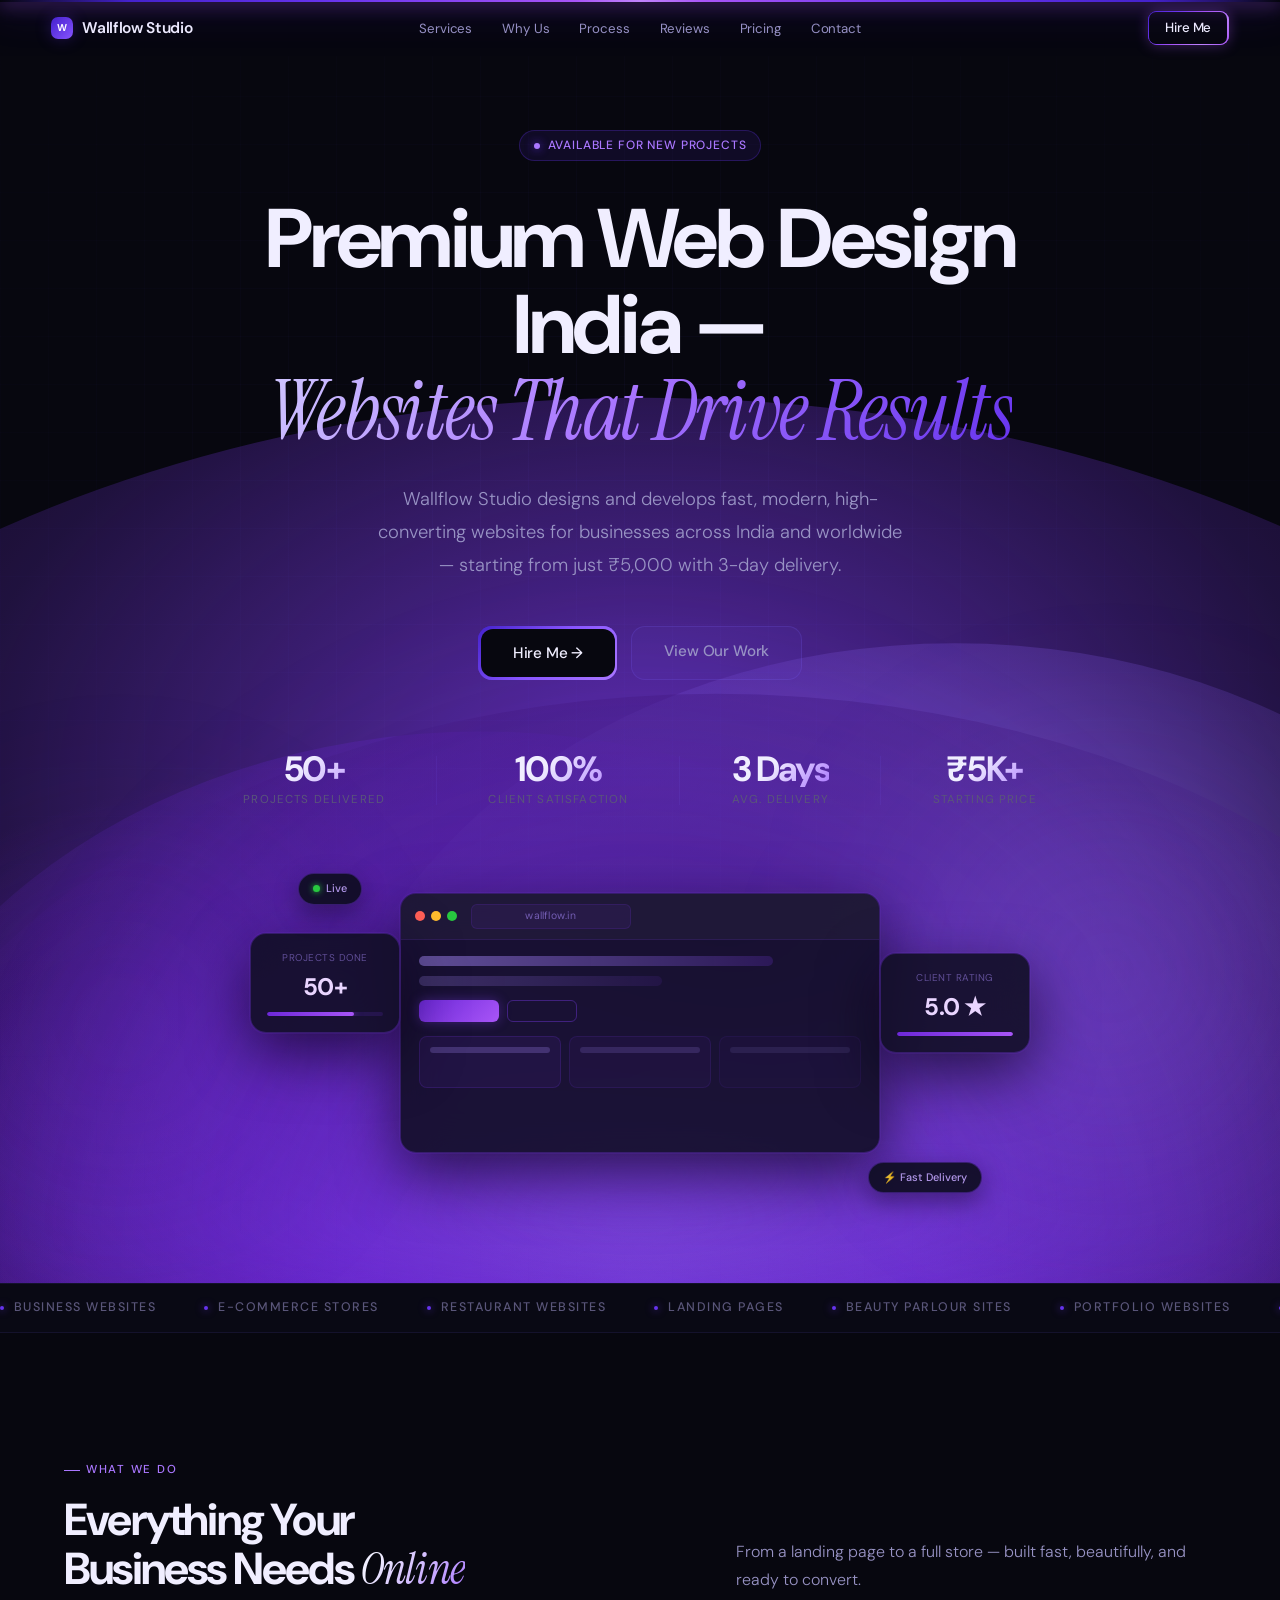
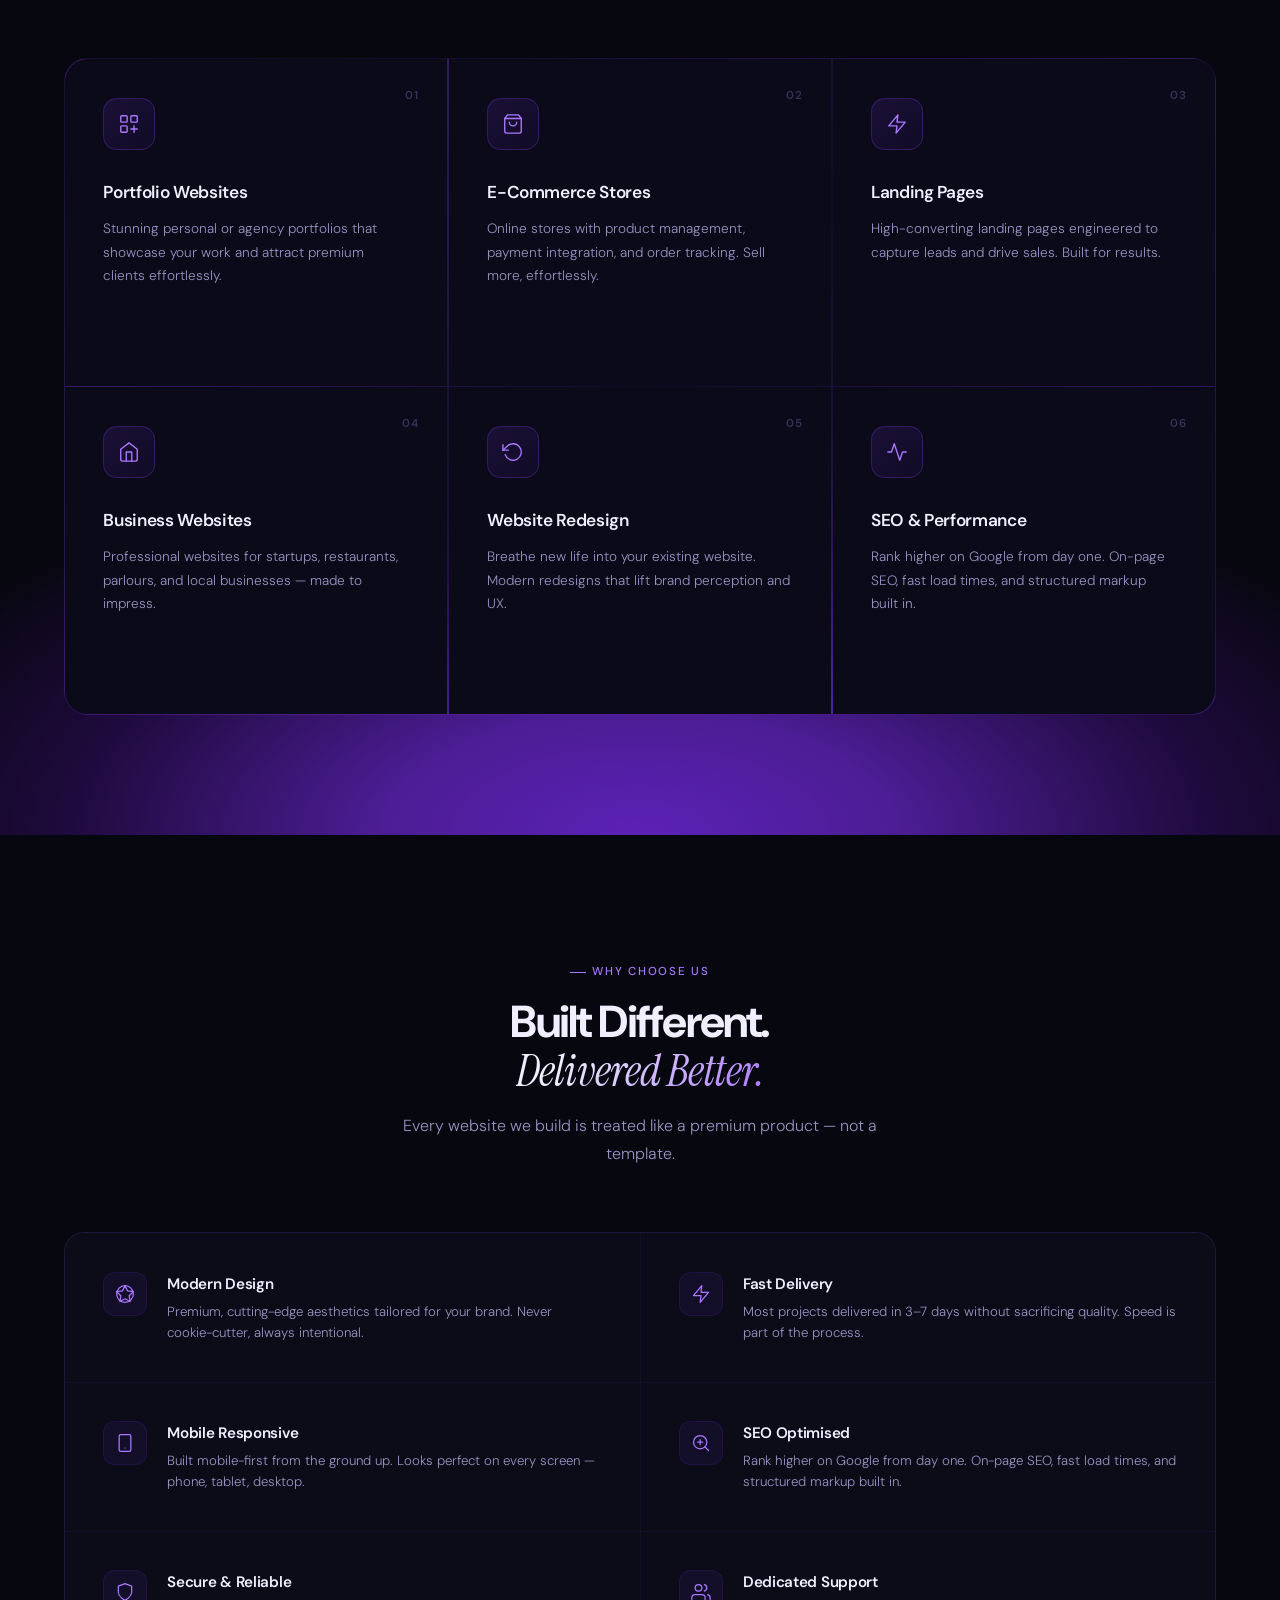
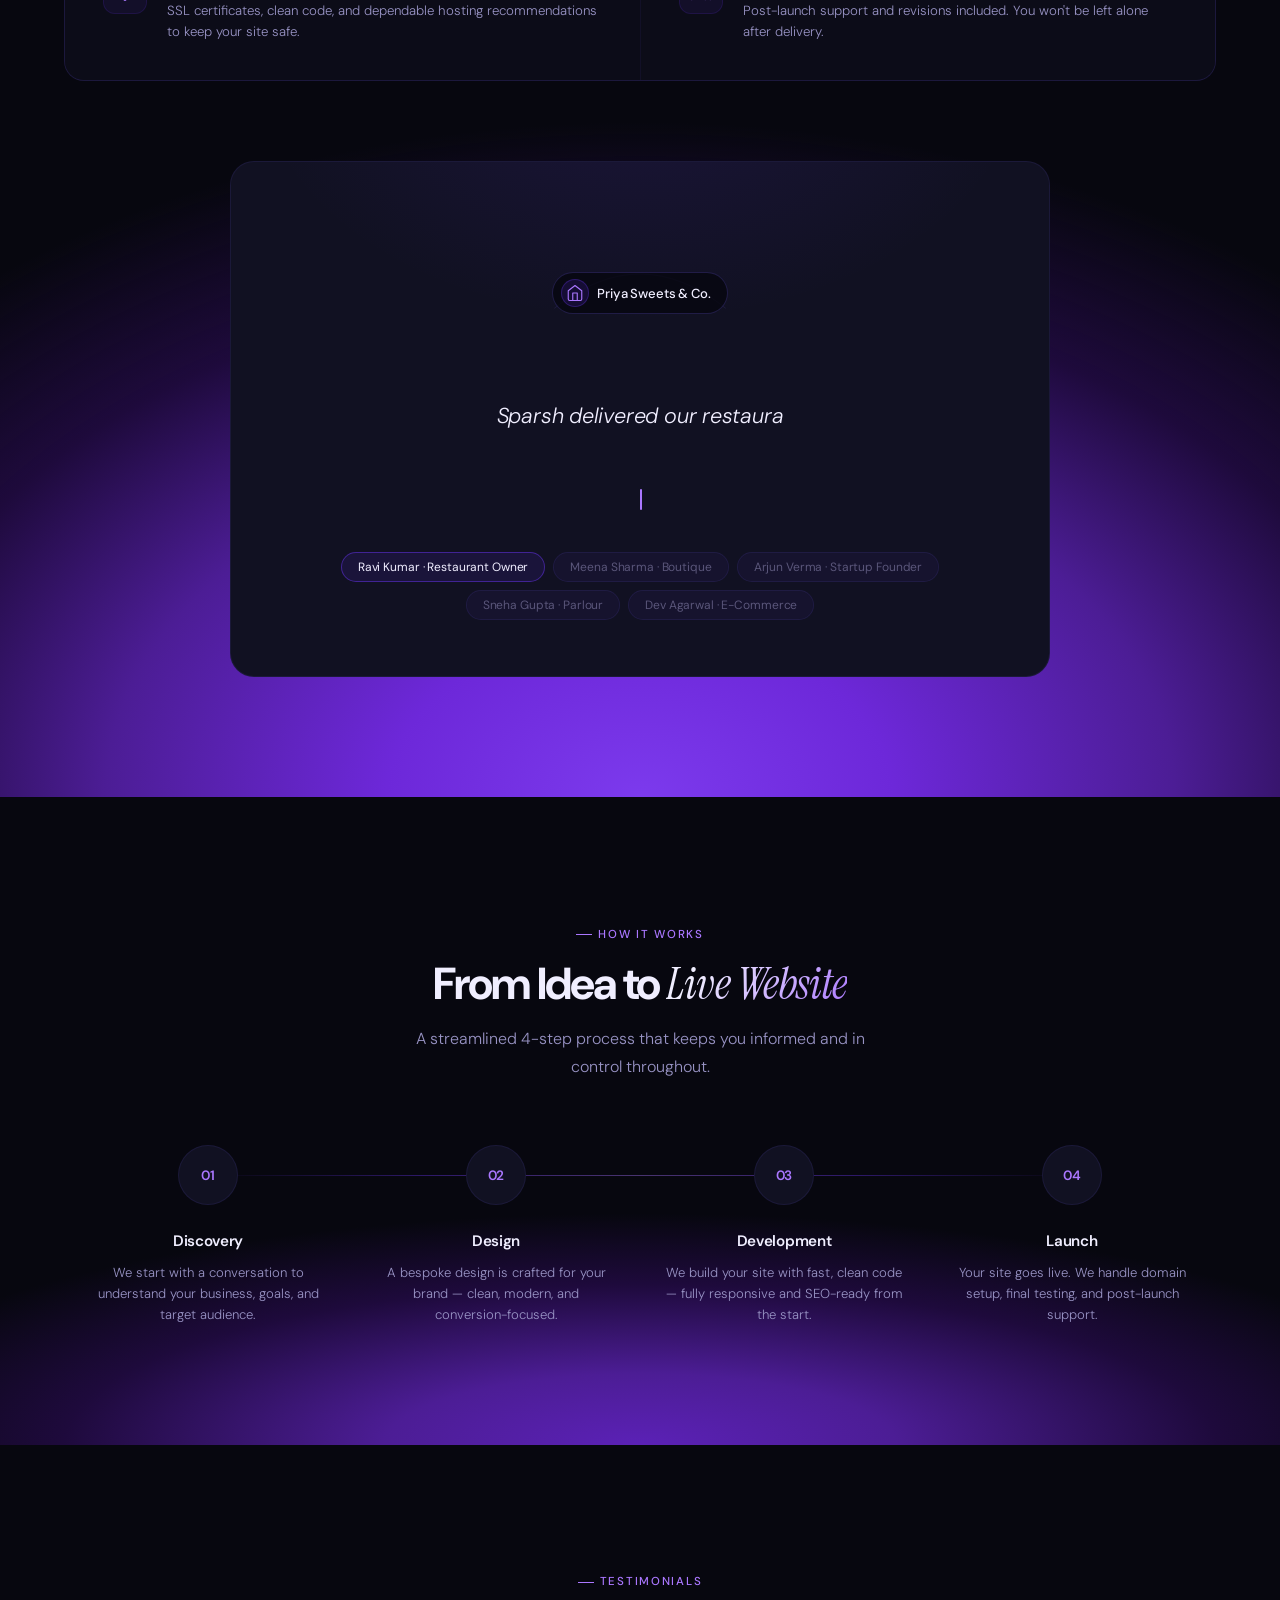
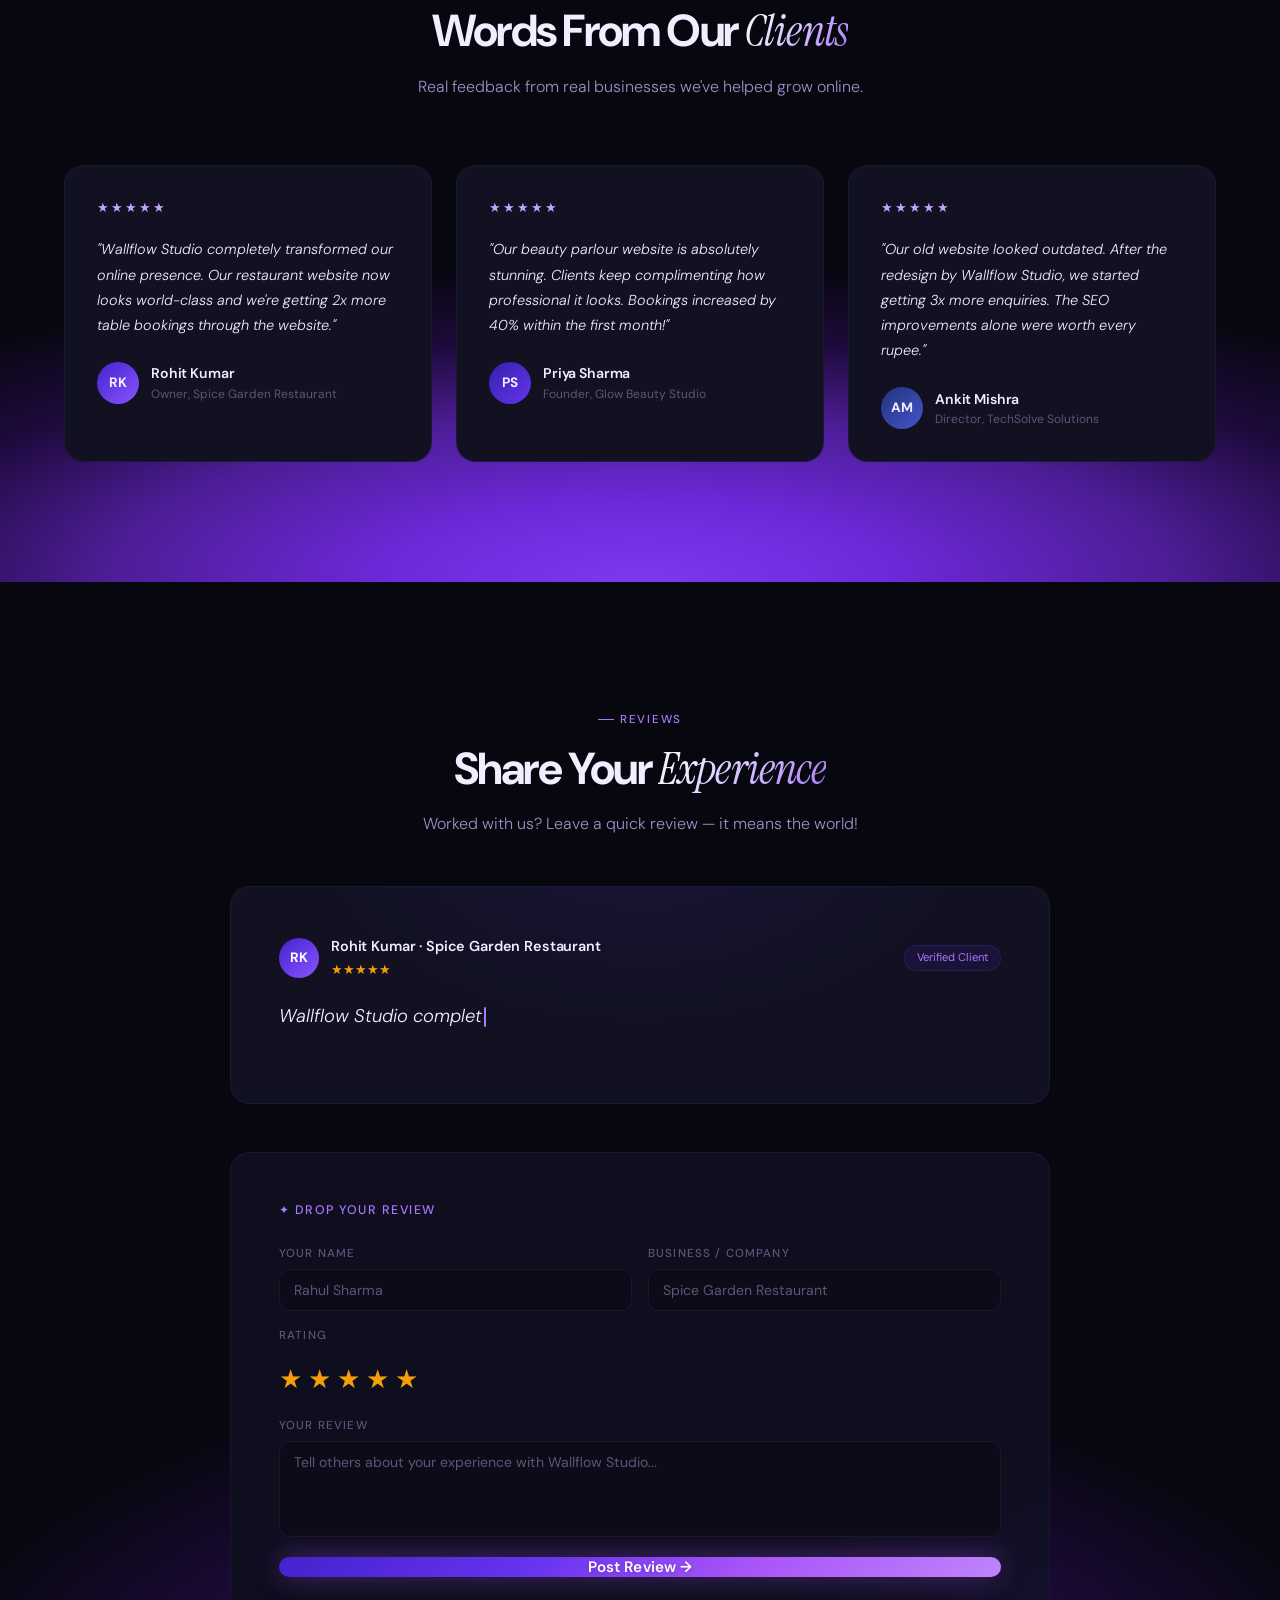
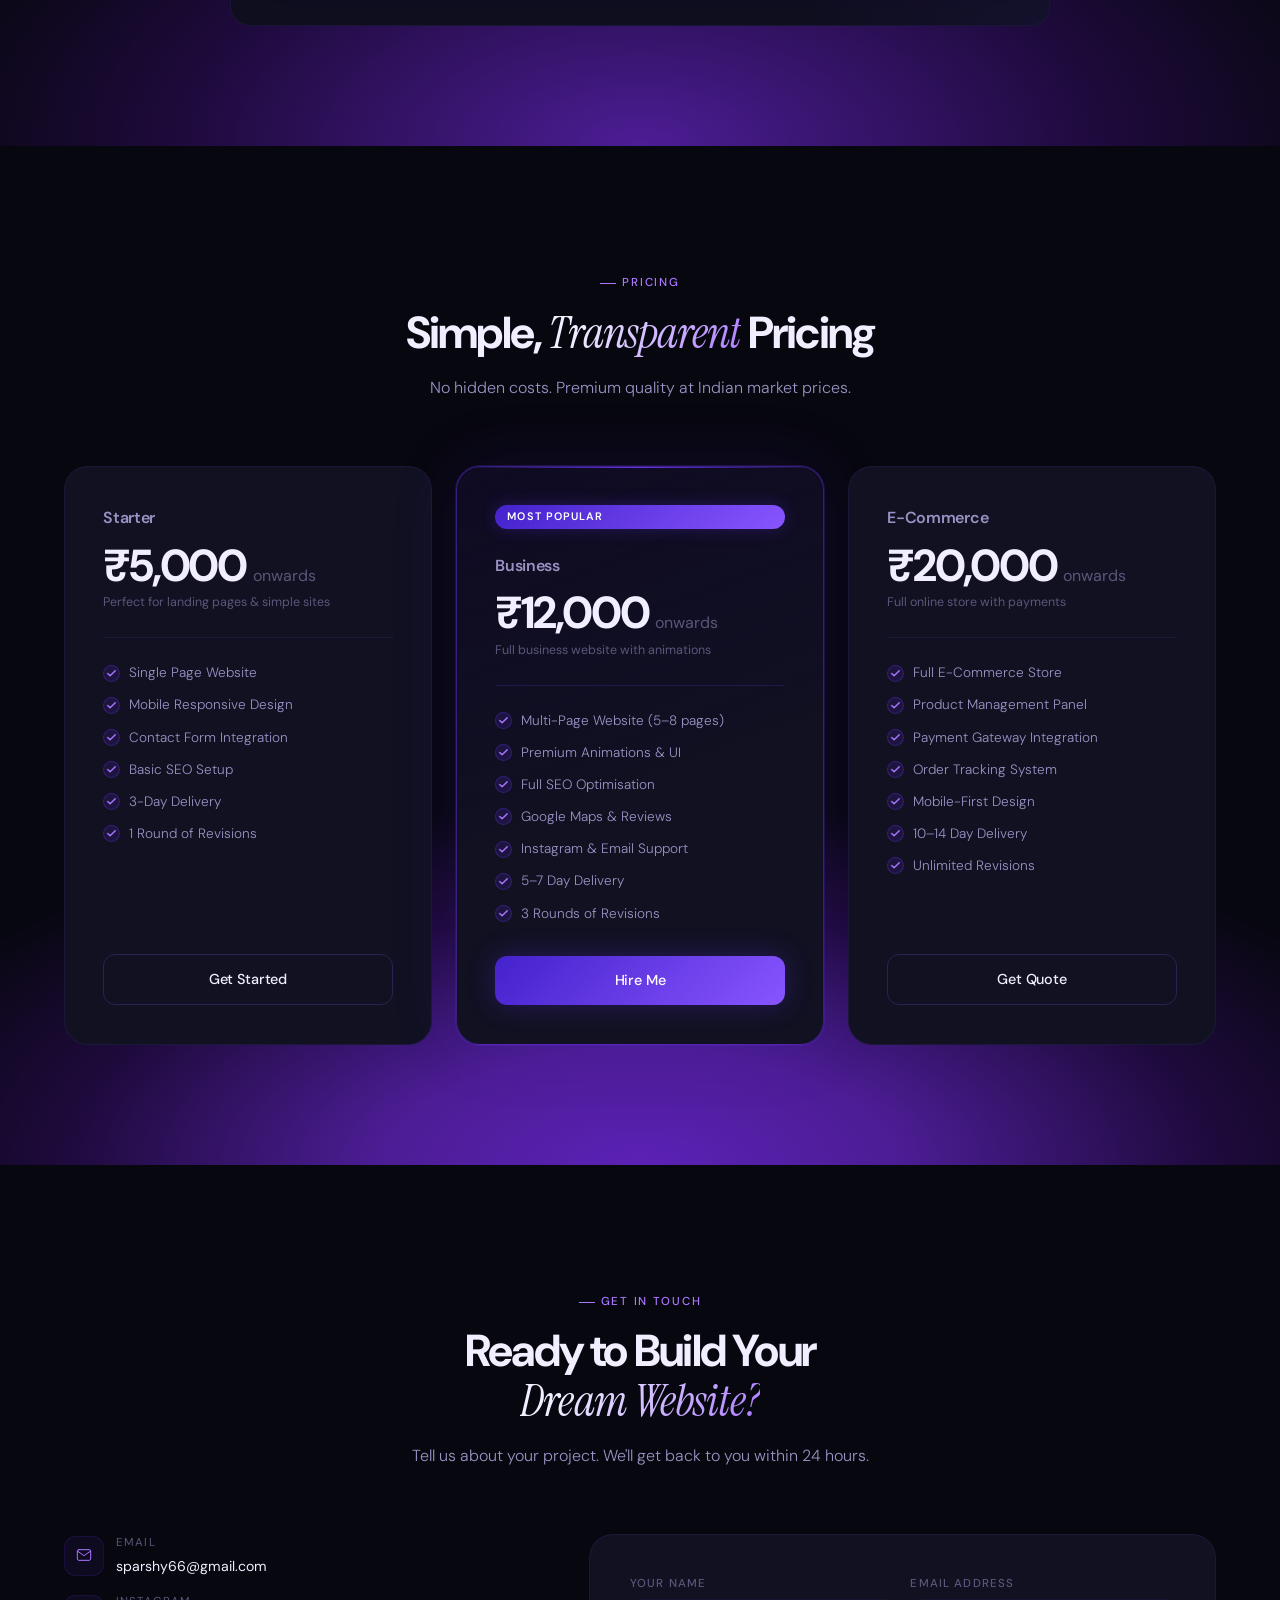
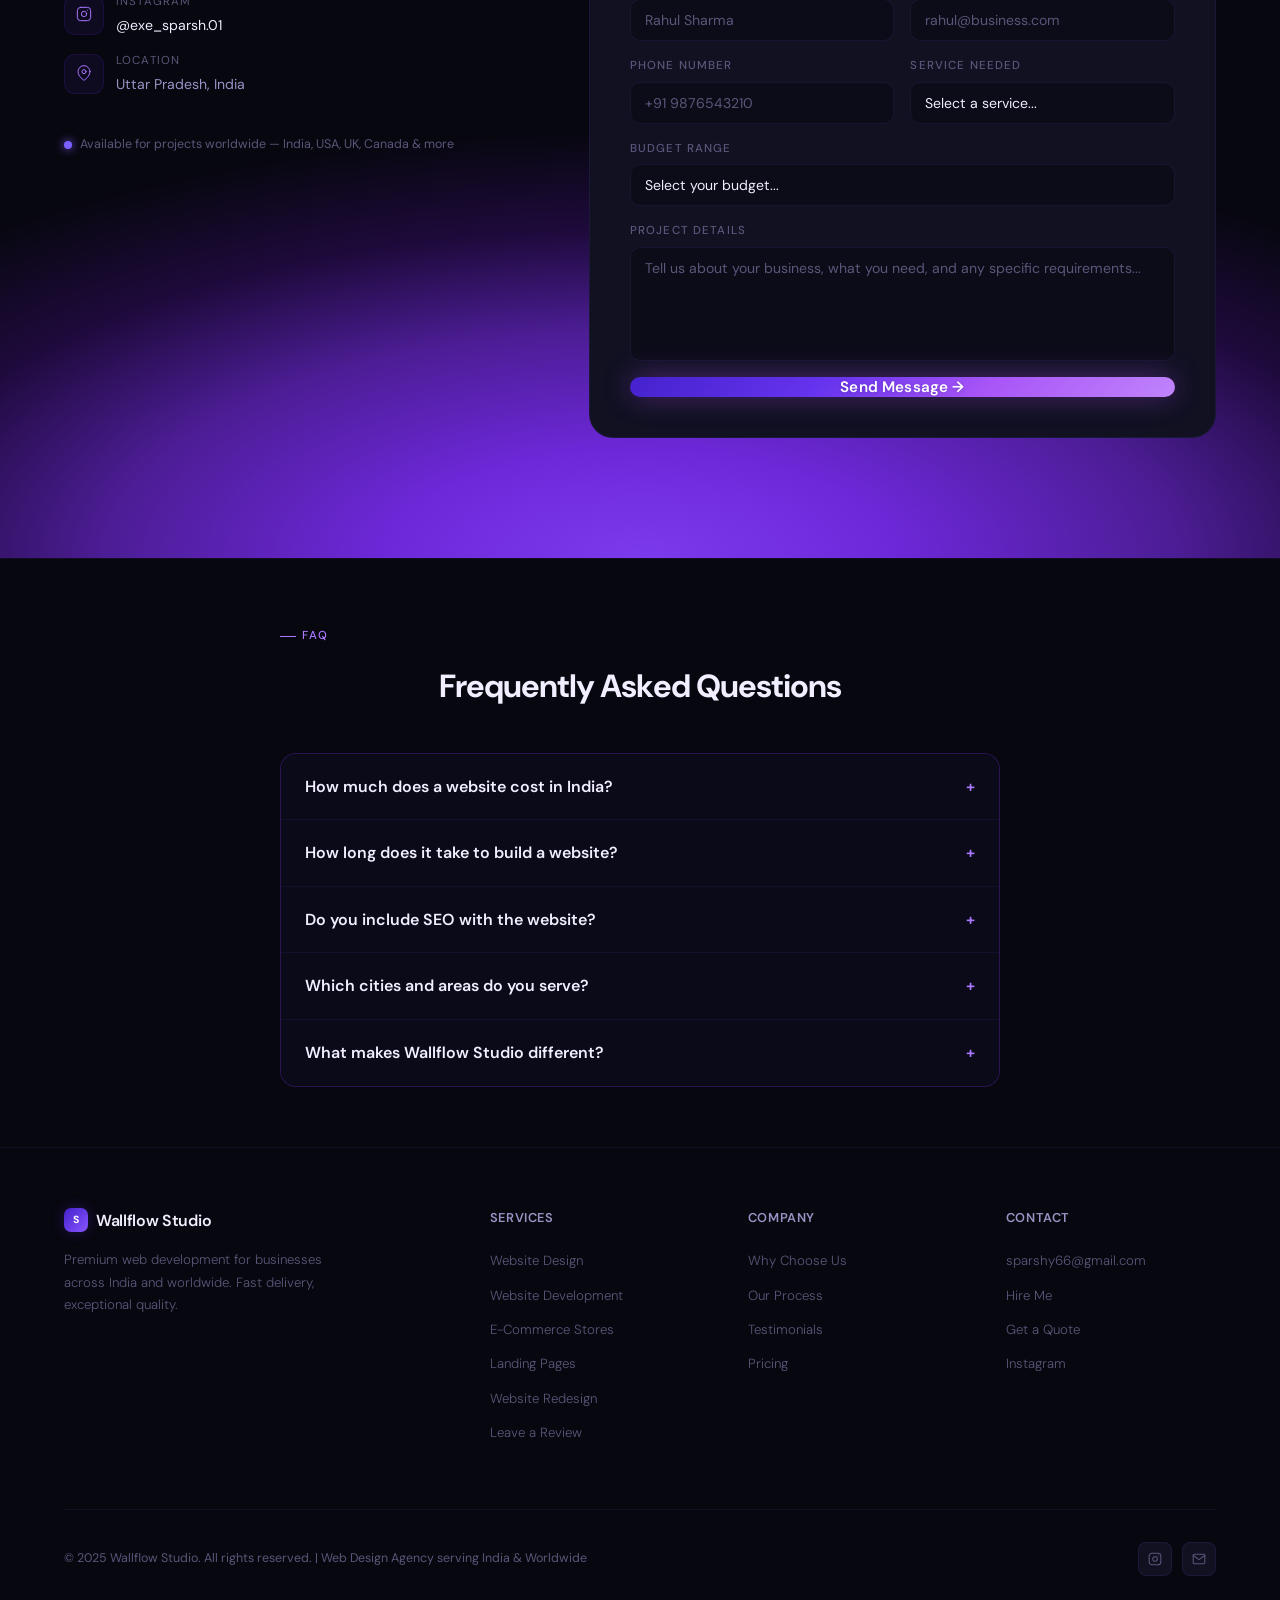
==== index.html @ c85ccf2f "Rename wallflow-seo-optimized.html to index.html" ====
<!DOCTYPE html>
<html lang="en" itemscope itemtype="https://schema.org/ProfessionalService">
<head>
<meta charset="UTF-8">
<meta name="viewport" content="width=device-width, initial-scale=1.0">

<!-- robots.txt reminder: ensure /robots.txt exists on server allowing all crawlers -->
<!-- sitemap.xml reminder: ensure /sitemap.xml exists on server -->

<!-- SVG favicon — shown in modern browsers (Chrome, Firefox, Edge) -->
<link rel="icon" type="image/svg+xml" href="data:image/svg+xml,%3Csvg xmlns='http://www.w3.org/2000/svg' viewBox='0 0 64 64'%3E%3Cdefs%3E%3ClinearGradient id='g' x1='0%25' y1='0%25' x2='100%25' y2='100%25'%3E%3Cstop offset='0%25' stop-color='%234422cc'/%3E%3Cstop offset='50%25' stop-color='%236633ee'/%3E%3Cstop offset='100%25' stop-color='%23a855f7'/%3E%3C/linearGradient%3E%3C/defs%3E%3Crect width='64' height='64' rx='14' fill='url(%23g)'/%3E%3Ctext x='32' y='46' font-family='Arial Black,Arial,sans-serif' font-size='36' font-weight='900' fill='white' text-anchor='middle' letter-spacing='-2'%3EW%3C/text%3E%3C/svg%3E">
<!-- PNG fallback favicon for older browsers -->
<link rel="icon" type="image/png" sizes="32x32" href="data:image/svg+xml,%3Csvg xmlns='http://www.w3.org/2000/svg' viewBox='0 0 64 64'%3E%3Cdefs%3E%3ClinearGradient id='g' x1='0%25' y1='0%25' x2='100%25' y2='100%25'%3E%3Cstop offset='0%25' stop-color='%234422cc'/%3E%3Cstop offset='100%25' stop-color='%23a855f7'/%3E%3C/linearGradient%3E%3C/defs%3E%3Crect width='64' height='64' rx='14' fill='url(%23g)'/%3E%3Ctext x='32' y='46' font-family='Arial Black,Arial,sans-serif' font-size='36' font-weight='900' fill='white' text-anchor='middle'%3EW%3C/text%3E%3C/svg%3E">
<!-- Apple Touch Icon (iPhone/iPad home screen) -->
<link rel="apple-touch-icon" sizes="180x180" href="data:image/svg+xml,%3Csvg xmlns='http://www.w3.org/2000/svg' viewBox='0 0 180 180'%3E%3Cdefs%3E%3ClinearGradient id='g' x1='0%25' y1='0%25' x2='100%25' y2='100%25'%3E%3Cstop offset='0%25' stop-color='%234422cc'/%3E%3Cstop offset='50%25' stop-color='%236633ee'/%3E%3Cstop offset='100%25' stop-color='%23a855f7'/%3E%3C/linearGradient%3E%3C/defs%3E%3Crect width='180' height='180' rx='38' fill='url(%23g)'/%3E%3Ctext x='90' y='128' font-family='Arial Black,Arial,sans-serif' font-size='100' font-weight='900' fill='white' text-anchor='middle' letter-spacing='-4'%3EW%3C/text%3E%3C/svg%3E">
<!-- Microsoft Tiles -->
<meta name="msapplication-TileColor" content="#6633ee">
<meta name="msapplication-TileImage" content="data:image/svg+xml,%3Csvg xmlns='http://www.w3.org/2000/svg' viewBox='0 0 144 144'%3E%3Crect width='144' height='144' fill='%236633ee'/%3E%3Ctext x='72' y='104' font-family='Arial Black,Arial,sans-serif' font-size='80' font-weight='900' fill='white' text-anchor='middle'%3EW%3C/text%3E%3C/svg%3E">

<!-- ═══ PRIMARY SEO ═══ -->
<title>Wallflow Studio | Web Design & Development India — From ₹5,000</title>
<meta name="description" content="Wallflow Studio builds premium, high-converting websites for businesses across India and worldwide. Web design, e-commerce, landing pages & SEO from ₹5,000. Fast 3-day delivery. Serving Delhi, Mumbai, Bangalore, Lucknow, and clients in USA, UK, Canada, Australia.">

<meta name="author" content="Sparsh — Wallflow Studio">
<meta name="robots" content="index, follow, max-snippet:-1, max-image-preview:large, max-video-preview:-1">
<meta name="googlebot" content="index, follow">
<meta name="theme-color" content="#6633ee">
<meta name="mobile-web-app-capable" content="yes">
<meta name="apple-mobile-web-app-capable" content="yes">
<meta name="apple-mobile-web-app-status-bar-style" content="black-translucent">
<meta name="apple-mobile-web-app-title" content="Wallflow Studio">
<meta name="application-name" content="Wallflow Studio">
<link rel="canonical" href="https://wallflow.in/">
<link rel="sitemap" type="application/xml" title="Sitemap" href="https://wallflow.in/sitemap.xml">

<!-- ═══ OPEN GRAPH (Facebook, WhatsApp, LinkedIn) ═══ -->
<meta property="og:type" content="website">
<meta property="og:url" content="https://wallflow.in/">
<meta property="og:site_name" content="Wallflow Studio">
<meta property="og:title" content="Wallflow Studio | Affordable Premium Web Design for Businesses Worldwide — From ₹5,000">
<meta property="og:description" content="We build fast, modern, high-converting websites for businesses across India and worldwide. E-commerce stores, landing pages, portfolios & SEO from ₹5,000. 3-day delivery. Serving all of India + USA, UK, Canada, Australia.">
<meta property="og:image" content="https://wallflow.in/og-image.jpg">
<meta property="og:image:width" content="1200">
<meta property="og:image:height" content="630">
<meta property="og:image:alt" content="Wallflow Studio — Premium Web Design Agency India & Worldwide">
<meta property="og:locale" content="en_IN">
<meta property="og:locale:alternate" content="en_US">
<meta property="og:locale:alternate" content="en_GB">
<meta property="og:locale:alternate" content="hi_IN">

<!-- ═══ TWITTER / X CARD ═══ -->
<meta name="twitter:card" content="summary_large_image">
<meta name="twitter:site" content="@wallflowstudio">
<meta name="twitter:creator" content="@wallflowstudio">
<meta name="twitter:title" content="Wallflow Studio | Affordable Web Design Worldwide — From ₹5,000">
<meta name="twitter:description" content="Premium websites for businesses in India, USA, UK, Canada & Australia. E-commerce, landing pages & SEO from ₹5,000. 3-day delivery. 100% client satisfaction.">
<meta name="twitter:image" content="https://wallflow.in/og-image.jpg">

<!-- ═══ GEO / LOCAL + GLOBAL SEO ═══ -->
<meta name="geo.region" content="IN-UP">
<meta name="geo.placename" content="Lucknow, Uttar Pradesh, India">
<meta name="geo.position" content="26.8467;80.9462">
<meta name="ICBM" content="26.8467, 80.9462">

<!-- ═══ STRUCTURED DATA — LocalBusiness (enhanced) ═══ -->
<script type="application/ld+json">
{
  "@context": "https://schema.org",
  "@type": ["ProfessionalService", "LocalBusiness"],
  "@id": "https://wallflow.in/#business",
  "name": "Wallflow Studio",
  "alternateName": ["Wallflow Web Studio", "Wallflow", "Sparsh Web Studio"],
  "description": "Wallflow Studio is a premium web design and development agency serving businesses across India and worldwide. We build high-converting websites, e-commerce stores, landing pages and provide SEO services for businesses in Delhi, Mumbai, Bangalore, Chennai, Hyderabad, Kolkata, Pune, Ahmedabad, Lucknow, Gorakhpur and clients in USA, UK, Canada & Australia. Starting from ₹5,000 with 3-day delivery.",
  "url": "https://wallflow.in",
  "telephone": "+91-7985XXXXXX",
  "email": "sparshy66@gmail.com",
  "priceRange": "₹₹",
  "currenciesAccepted": "INR, USD, GBP, CAD, AUD",
  "paymentAccepted": "Cash, UPI, Bank Transfer, NEFT, PayPal, Wise, Payoneer",
  "foundingDate": "2024",
  "slogan": "Premium Websites That Drive Results — Worldwide",
  "logo": {
    "@type": "ImageObject",
    "url": "https://wallflow.in/logo.png",
    "width": 512,
    "height": 512
  },
  "image": "https://wallflow.in/og-image.jpg",
  "areaServed": [
    {"@type": "Country", "name": "India"},
    {"@type": "Country", "name": "United States"},
    {"@type": "Country", "name": "United Kingdom"},
    {"@type": "Country", "name": "Canada"},
    {"@type": "Country", "name": "Australia"},
    {"@type": "Country", "name": "United Arab Emirates"},
    {"@type": "Country", "name": "Singapore"},
    {"@type": "State",   "name": "Uttar Pradesh"},
    {"@type": "State",   "name": "Maharashtra"},
    {"@type": "State",   "name": "Karnataka"},
    {"@type": "State",   "name": "Tamil Nadu"},
    {"@type": "State",   "name": "Telangana"},
    {"@type": "State",   "name": "West Bengal"},
    {"@type": "State",   "name": "Gujarat"},
    {"@type": "State",   "name": "Rajasthan"},
    {"@type": "State",   "name": "Punjab"},
    {"@type": "State",   "name": "Delhi"},
    {"@type": "City",    "name": "New Delhi"},
    {"@type": "City",    "name": "Mumbai"},
    {"@type": "City",    "name": "Bangalore"},
    {"@type": "City",    "name": "Chennai"},
    {"@type": "City",    "name": "Hyderabad"},
    {"@type": "City",    "name": "Kolkata"},
    {"@type": "City",    "name": "Pune"},
    {"@type": "City",    "name": "Ahmedabad"},
    {"@type": "City",    "name": "Jaipur"},
    {"@type": "City",    "name": "Surat"},
    {"@type": "City",    "name": "Lucknow"},
    {"@type": "City",    "name": "Gorakhpur"},
    {"@type": "City",    "name": "Varanasi"},
    {"@type": "City",    "name": "Kanpur"},
    {"@type": "City",    "name": "Agra"},
    {"@type": "City",    "name": "Noida"},
    {"@type": "City",    "name": "Gurgaon"},
    {"@type": "City",    "name": "Chandigarh"},
    {"@type": "City",    "name": "Indore"},
    {"@type": "City",    "name": "Bhopal"},
    {"@type": "City",    "name": "Nagpur"},
    {"@type": "City",    "name": "Patna"},
    {"@type": "City",    "name": "Kochi"},
    {"@type": "City",    "name": "Coimbatore"},
    {"@type": "City",    "name": "Bhubaneswar"},
    {"@type": "City",    "name": "Guwahati"},
    {"@type": "City",    "name": "Dehradun"},
    {"@type": "City",    "name": "Amritsar"},
    {"@type": "City",    "name": "Visakhapatnam"}
  ],
  "address": {
    "@type": "PostalAddress",
    "addressLocality": "Lucknow",
    "addressRegion": "Uttar Pradesh",
    "postalCode": "226001",
    "addressCountry": "IN"
  },
  "openingHoursSpecification": {
    "@type": "OpeningHoursSpecification",
    "dayOfWeek": ["Monday","Tuesday","Wednesday","Thursday","Friday","Saturday","Sunday"],
    "opens": "09:00",
    "closes": "21:00"
  },
  "hasOfferCatalog": {
    "@type": "OfferCatalog",
    "name": "Web Design Services",
    "itemListElement": [
      {"@type":"Offer","itemOffered":{"@type":"Service","name":"Portfolio Websites","description":"Stunning personal or agency portfolios that showcase your work and attract premium clients."},"price":"5000","priceCurrency":"INR"},
      {"@type":"Offer","itemOffered":{"@type":"Service","name":"E-Commerce Stores","description":"Online stores with product management, payment integration and order tracking."},"price":"20000","priceCurrency":"INR"},
      {"@type":"Offer","itemOffered":{"@type":"Service","name":"Landing Pages","description":"High-converting landing pages engineered to capture leads and drive sales."},"price":"5000","priceCurrency":"INR"},
      {"@type":"Offer","itemOffered":{"@type":"Service","name":"Business Websites","description":"Professional websites for startups, restaurants, parlours and local businesses."},"price":"12000","priceCurrency":"INR"},
      {"@type":"Offer","itemOffered":{"@type":"Service","name":"Website Redesign","description":"Modern redesigns that lift brand perception and UX."},"price":"8000","priceCurrency":"INR"},
      {"@type":"Offer","itemOffered":{"@type":"Service","name":"SEO & Performance Optimization","description":"On-page SEO, fast load times and structured markup built in."},"price":"5000","priceCurrency":"INR"}
    ]
  },
  "aggregateRating": {
    "@type": "AggregateRating",
    "ratingValue": "5.0",
    "reviewCount": "50",
    "bestRating": "5",
    "worstRating": "1"
  },
  "review": [
    {
      "@type": "Review",
      "author": {"@type": "Person", "name": "Rohit Kumar"},
      "reviewRating": {"@type": "Rating", "ratingValue": "5", "bestRating": "5"},
      "reviewBody": "Wallflow Studio completely transformed our online presence. Our restaurant website now looks world-class and we're getting 2x more table bookings.",
      "datePublished": "2025-03-15"
    },
    {
      "@type": "Review",
      "author": {"@type": "Person", "name": "Priya Sharma"},
      "reviewRating": {"@type": "Rating", "ratingValue": "5", "bestRating": "5"},
      "reviewBody": "Our beauty parlour website is absolutely stunning. Bookings increased by 40% within the first month!",
      "datePublished": "2025-04-02"
    }
  ],
  "sameAs": [
    "https://www.instagram.com/exe_sparsh.01",
    "https://wallflow.in"
  ]
}
</script>

<!-- ═══ STRUCTURED DATA — WebSite + Sitelinks Searchbox ═══ -->
<script type="application/ld+json">
{
  "@context": "https://schema.org",
  "@type": "WebSite",
  "@id": "https://wallflow.in/#website",
  "url": "https://wallflow.in",
  "name": "Wallflow Studio",
  "description": "Premium Web Design & Development Agency serving all of India and worldwide. Websites from ₹5,000. Delhi, Mumbai, Bangalore, Chennai, Hyderabad, Kolkata + USA, UK, Canada, Australia.",
  "inLanguage": "en-IN",
  "publisher": {
    "@type": "Organization",
    "name": "Wallflow Studio",
    "logo": {"@type": "ImageObject", "url": "https://wallflow.in/og-image.jpg"}
  },
  "potentialAction": {
    "@type": "SearchAction",
    "target": "https://wallflow.in/?s={search_term_string}",
    "query-input": "required name=search_term_string"
  }
}
</script>

<!-- ═══ STRUCTURED DATA — FAQPage ═══ -->
<script type="application/ld+json">
{
  "@context": "https://schema.org",
  "@type": "FAQPage",
  "mainEntity": [
    {
      "@type": "Question",
      "name": "How much does a website cost in India?",
      "acceptedAnswer": {"@type": "Answer", "text": "Wallflow Studio builds websites starting at ₹5,000. Pricing depends on the type of website — landing pages, business sites, portfolios, or full e-commerce stores. Contact us for a free custom quote tailored to your business."}
    },
    {
      "@type": "Question",
      "name": "How long does it take to build a website?",
      "acceptedAnswer": {"@type": "Answer", "text": "Our average delivery time is 3 days for standard websites. Complex e-commerce or custom projects may take 5–10 days depending on requirements. We always deliver on time."}
    },
    {
      "@type": "Question",
      "name": "Do you provide SEO with the website?",
      "acceptedAnswer": {"@type": "Answer", "text": "Yes, all websites built by Wallflow Studio include on-page SEO, fast load times, structured markup, and mobile optimization built in from day one — at no extra charge."}
    },
    {
      "@type": "Question",
      "name": "Which areas do you serve?",
      "acceptedAnswer": {"@type": "Answer", "text": "Wallflow Studio serves clients across all of India — Delhi, Mumbai, Bangalore, Chennai, Hyderabad, Kolkata, Pune, Ahmedabad, Jaipur, Lucknow, Gorakhpur, Noida, Gurgaon, Chandigarh, and every other city. We also work with clients internationally in USA, UK, Canada, Australia, UAE, and Singapore. All work is done 100% remotely with seamless communication via Instagram and email."}
    },
    {
      "@type": "Question",
      "name": "What makes Wallflow Studio different from other web designers?",
      "acceptedAnswer": {"@type": "Answer", "text": "We treat every website like a premium product — not a template. You get fast 3-day delivery, 100% custom design, on-page SEO built in, Instagram & email support, and a website built to convert visitors into customers. No hidden charges, no compromises."}
    },
    {
      "@type": "Question",
      "name": "Do you build e-commerce websites in India?",
      "acceptedAnswer": {"@type": "Answer", "text": "Yes! We build complete e-commerce stores with product management, UPI and card payment gateway integration, order tracking, and mobile-first design. Starting at ₹20,000."}
    }
  ]
}
</script>

<!-- ═══ STRUCTURED DATA — WebPage ═══ -->
<script type="application/ld+json">
{
  "@context": "https://schema.org",
  "@type": "WebPage",
  "@id": "https://wallflow.in/#webpage",
  "url": "https://wallflow.in/",
  "name": "Wallflow Studio | Web Design & Development India — From ₹5,000",
  "description": "Premium web design and development agency in India. Affordable websites starting at ₹5,000 with 3-day delivery. Serving all of India + USA, UK, Canada, Australia.",
  "isPartOf": {"@id": "https://wallflow.in/#website"},
  "about": {"@id": "https://wallflow.in/#business"},
  "inLanguage": "en-IN",
  "breadcrumb": {"@id": "https://wallflow.in/#breadcrumb"}
}
</script>

<!-- ═══ STRUCTURED DATA — BreadcrumbList ═══ -->
<script type="application/ld+json">
{
  "@context": "https://schema.org",
  "@type": "BreadcrumbList",
  "@id": "https://wallflow.in/#breadcrumb",
  "itemListElement": [
    {"@type":"ListItem","position":1,"name":"Home","item":"https://wallflow.in/"},
    {"@type":"ListItem","position":2,"name":"Services","item":"https://wallflow.in/#services"},
    {"@type":"ListItem","position":3,"name":"Why Us","item":"https://wallflow.in/#why"},
    {"@type":"ListItem","position":4,"name":"Process","item":"https://wallflow.in/#process"},
    {"@type":"ListItem","position":5,"name":"Testimonials","item":"https://wallflow.in/#testimonials"},
    {"@type":"ListItem","position":6,"name":"Reviews","item":"https://wallflow.in/#reviews"},
    {"@type":"ListItem","position":7,"name":"Pricing","item":"https://wallflow.in/#pricing"},
    {"@type":"ListItem","position":8,"name":"FAQ","item":"https://wallflow.in/#faq"},
    {"@type":"ListItem","position":9,"name":"Contact","item":"https://wallflow.in/#contact"}
  ]
}
</script>

<!-- ═══ STRUCTURED DATA — Person (founder) ═══ -->
<script type="application/ld+json">
{
  "@context": "https://schema.org",
  "@type": "Person",
  "name": "Sparsh",
  "jobTitle": "Web Designer & Developer",
  "worksFor": {"@type": "Organization", "name": "Wallflow Studio"},
  "url": "https://wallflow.in",
  "email": "sparshy66@gmail.com",
  "address": {"@type": "PostalAddress", "addressRegion": "Uttar Pradesh", "addressCountry": "IN"},
  "knowsAbout": ["Web Design", "Web Development", "SEO", "E-Commerce", "Landing Pages", "UI/UX Design"]
}
</script>

<!-- ═══ PERFORMANCE ═══ -->
<link rel="preconnect" href="https://fonts.googleapis.com">
<link rel="preconnect" href="https://fonts.gstatic.com" crossorigin>
<link rel="dns-prefetch" href="https://fonts.googleapis.com">
<link rel="preload" as="style" href="https://fonts.googleapis.com/css2?family=Instrument+Serif:ital@0;1&family=DM+Sans:ital,opsz,wght@0,9..40,300;0,9..40,400;0,9..40,500;0,9..40,600;0,9..40,700;1,9..40,300&display=swap">
<link href="https://fonts.googleapis.com/css2?family=Instrument+Serif:ital@0;1&family=DM+Sans:ital,opsz,wght@0,9..40,300;0,9..40,400;0,9..40,500;0,9..40,600;0,9..40,700;1,9..40,300&display=swap" rel="stylesheet">

<style>
:root {
  /* Evervault-exact palette */
  --bg:       #07070f;
  --bg2:      #0c0c18;
  --card:     #111122;
  --card2:    #0e0e1e;
  --border:   rgba(120,100,255,0.1);
  --border2:  rgba(120,100,255,0.22);
  --text:     #f0eeff;
  --text2:    #9893c4;
  --text3:    #5a567a;
  --purple:   #6633ee;
  --purple2:  #8855ff;
  --purple3:  #aa77ff;
  --violet:   #4422cc;
  --p-glow:   rgba(102,51,238,0.28);
  --p-glow2:  rgba(102,51,238,0.12);
  --p-glow3:  rgba(102,51,238,0.06);
}

*,*::before,*::after{box-sizing:border-box;margin:0;padding:0}
html{scroll-behavior:smooth}
body{
  background:var(--bg);
  color:var(--text);
  font-family:'DM Sans',-apple-system,sans-serif;
  font-size:16px;
  line-height:1.6;
  overflow-x:hidden;
  -webkit-font-smoothing:antialiased;
}

/* ══════════════════════════════════════════
   EVERVAULT BACKGROUND SYSTEM
   Deep space: layered mesh gradients + 
   grain noise + subtle grid + glowing orbs
   ══════════════════════════════════════════ */

/* Global grain texture overlay */
body::before {
  content:'';
  position:fixed;inset:0;z-index:0;
  pointer-events:none;
  background-image:url("data:image/svg+xml,%3Csvg viewBox='0 0 512 512' xmlns='http://www.w3.org/2000/svg'%3E%3Cfilter id='noise'%3E%3CfeTurbulence type='fractalNoise' baseFrequency='0.9' numOctaves='4' stitchTiles='stitch'/%3E%3C/filter%3E%3Crect width='100%25' height='100%25' filter='url(%23noise)' opacity='1'/%3E%3C/svg%3E");
  background-size:200px 200px;
  opacity:0.025;
}

/* Plain dark body — each section has its own purple gradient */
body{
  background: #07070f;
}

/* Global mesh gradient overlay */
body::after {
  content:'';
  position:fixed;inset:0;z-index:0;
  pointer-events:none;
  background: radial-gradient(ellipse 60% 25% at 50% 100%, rgba(124,58,237,0.12) 0%, transparent 70%);
}

/* Subtle dot grid */
.global-grid {
  position:fixed;inset:0;z-index:0;pointer-events:none;
  background-image:radial-gradient(circle, rgba(130,100,255,0.18) 1px, transparent 1px);
  background-size:36px 36px;
  mask-image:radial-gradient(ellipse 100% 100% at 50% 0%, black 0%, transparent 80%);
  -webkit-mask-image:radial-gradient(ellipse 100% 100% at 50% 0%, black 0%, transparent 80%);
}

/* All content sits above the bg layers */
nav,section,footer,.marquee-wrap,.mobile-menu,.scroll-bar {
  position:relative;z-index:1;
}

/* SVG FILTERS */
.svg-filters{position:absolute;width:0;height:0;overflow:hidden}

/* Skip link for accessibility/SEO */
.skip-link{
  position:absolute;top:-100px;left:16px;
  background:var(--purple);color:#fff;
  padding:8px 16px;border-radius:8px;
  font-size:0.85rem;font-weight:600;
  z-index:9999;text-decoration:none;
  transition:top 0.2s;
}
.skip-link:focus{top:16px;}

/* ── SCROLL PROGRESS ── */
.scroll-bar{
  position:fixed;top:0;left:0;height:1.5px;
  background:linear-gradient(90deg,var(--violet),var(--purple),var(--purple3));
  width:0%;z-index:1001;transition:width 0.1s linear;
  box-shadow:0 0 12px var(--purple);
}

/* ── NAV ── */
nav{
  position:fixed;top:0;left:0;right:0;z-index:100;
  height:56px;
  display:flex;align-items:center;justify-content:space-between;
  padding:0 max(24px, 4vw);
  background:rgba(7,7,15,0.75);
  backdrop-filter:saturate(160%) blur(24px);
  -webkit-backdrop-filter:saturate(160%) blur(24px);
  border-bottom:none;
  transition:background 0.3s;
}
/* Glowing gradient line at top of nav — exact purple from screenshot */
nav#navbar::before{
  content:"";
  position:absolute;top:0;left:0;right:0;
  height:1.5px;
  background:linear-gradient(90deg,
    transparent 0%,
    #4422cc 10%,
    #6633ee 25%,
    #a855f7 45%,
    #c084fc 50%,
    #a855f7 55%,
    #6633ee 75%,
    #4422cc 90%,
    transparent 100%
  );
  box-shadow:0 0 18px 2px rgba(168,85,247,0.55), 0 0 40px 4px rgba(102,51,238,0.3);
  z-index:1;
}
.nav-logo{
  font-size:0.97rem;font-weight:600;letter-spacing:-0.02em;
  color:var(--text);text-decoration:none;
  display:flex;align-items:center;gap:9px;
}
.nav-logo-mark{
  width:22px;height:22px;border-radius:7px;
  background:linear-gradient(135deg,var(--violet),var(--purple2));
  display:flex;align-items:center;justify-content:center;
  font-size:0.62rem;font-weight:700;color:#fff;
  flex-shrink:0;
  box-shadow:0 0 16px var(--p-glow);
}
.nav-links{
  display:flex;gap:0;list-style:none;
  position:absolute;left:50%;transform:translateX(-50%);
}
.nav-links a{
  color:var(--text2);text-decoration:none;
  font-size:0.83rem;font-weight:400;
  padding:6px 15px;border-radius:8px;
  transition:color 0.2s,background 0.2s;letter-spacing:-0.01em;
}
.nav-links a:hover{color:var(--text);background:rgba(102,51,238,0.1)}

/* Hire Me nav button */
.nav-hire{
  position:relative;padding:1.5px;
  background:linear-gradient(135deg,#4422cc,#6633ee,#a855f7,#c084fc,#a855f7);
  border-radius:9px;transition:all 0.4s ease;text-decoration:none;
  display:inline-flex;
  box-shadow:0 0 14px rgba(168,85,247,0.35);
}
.nav-hire::before{
  content:"";position:absolute;inset:0;
  border-radius:9px;z-index:-1;filter:blur(0);
  transition:filter 0.4s ease;
  background:linear-gradient(135deg,#4422cc,#a855f7);
}
.nav-hire:hover::before{filter:blur(14px);}
.nav-hire:hover{box-shadow:0 0 28px rgba(168,85,247,0.6);}
.nav-hire-inner{
  background:var(--bg);color:var(--text);
  padding:5px 16px;border-radius:7px;
  font-size:0.83rem;font-weight:500;letter-spacing:-0.01em;
  white-space:nowrap;
}

/* Mobile hamburger */
.nav-hamburger{
  display:none;flex-direction:column;gap:5px;cursor:pointer;
  background:none;border:none;padding:4px;
}
.nav-hamburger span{
  display:block;width:22px;height:1.5px;
  background:var(--text2);border-radius:2px;
  transition:all 0.3s;
}
.mobile-menu{
  display:none;position:fixed;top:56px;left:0;right:0;bottom:0;
  background:rgba(7,7,15,0.97);backdrop-filter:blur(40px);
  z-index:99;padding:40px 24px;
  flex-direction:column;gap:0;
}
.mobile-menu.open{display:flex}
.mobile-menu a{
  color:var(--text2);text-decoration:none;font-size:1.6rem;
  font-weight:300;letter-spacing:-0.03em;
  padding:14px 0;border-bottom:1px solid var(--border);
  transition:color 0.2s;
}
.mobile-menu a:hover{color:var(--text)}
.mobile-menu .m-cta{margin-top:auto;padding-top:32px;border-bottom:none;}

/* ── HERO ── */
#hero{
  min-height:100vh;
  display:flex;flex-direction:column;
  align-items:center;justify-content:center;
  text-align:center;
  padding:130px max(24px,5vw) 90px;
  position:relative;overflow:hidden;
  background:
    radial-gradient(ellipse 120% 60% at 50% 100%, #7c3aed 0%, #6d28d9 18%, #4c1d95 36%, #1e0a3c 55%, transparent 72%),
    #07070f;
}

/* Hero animated canvas background */
#heroCanvas{
  position:absolute;inset:0;width:100%;height:100%;
  z-index:0;opacity:0.85;
  pointer-events:none;
}

/* Hero-specific extra orbs for depth */
.hero-orb-layer{position:absolute;inset:0;z-index:0;pointer-events:none}
.hero-orb{
  position:absolute;border-radius:50%;
  filter:blur(100px);
}
.hero-orb-1{
  width:110%;height:55%;
  background:radial-gradient(ellipse at 50% 100%, rgba(167,139,250,0.22) 0%, rgba(124,58,237,0.1) 40%, transparent 70%);
  bottom:0;left:-5%;
  filter:blur(30px);
  border-radius:0;
  animation:orbFloat1 14s ease-in-out infinite alternate;
}
.hero-orb-2{
  width:500px;height:500px;
  background:radial-gradient(ellipse,rgba(167,139,250,0.18),transparent 70%);
  bottom:60px;right:-80px;
  animation:orbFloat2 18s ease-in-out infinite alternate;
}
.hero-orb-3{
  width:400px;height:400px;
  background:radial-gradient(ellipse,rgba(124,58,237,0.2),transparent 70%);
  bottom:60px;left:-80px;
  animation:orbFloat3 16s ease-in-out infinite alternate;
}
@keyframes orbFloat1{from{transform:translateX(-50%) translateY(0)}to{transform:translateX(-50%) translateY(70px)}}
@keyframes orbFloat2{from{transform:translateY(0)}to{transform:translateY(-50px)}}
@keyframes orbFloat3{from{transform:translateY(0)}to{transform:translateY(40px)}}

/* Subtle radial vignette grid in hero */
.hero-grid{
  position:absolute;inset:0;z-index:0;
  background-image:
    linear-gradient(rgba(120,100,255,0.04) 1px,transparent 1px),
    linear-gradient(90deg,rgba(120,100,255,0.04) 1px,transparent 1px);
  background-size:48px 48px;
  mask-image:radial-gradient(ellipse 75% 65% at 50% 40%, black 10%, transparent 100%);
  -webkit-mask-image:radial-gradient(ellipse 75% 65% at 50% 40%, black 10%, transparent 100%);
}

.hero-eyebrow{
  display:inline-flex;align-items:center;gap:8px;
  background:rgba(102,51,238,0.1);
  border:1px solid rgba(102,51,238,0.28);
  color:var(--purple3);font-size:0.75rem;font-weight:500;
  padding:5px 14px;border-radius:100px;
  margin-bottom:2.2rem;letter-spacing:0.07em;text-transform:uppercase;
  z-index:1;animation:fadeUp 0.9s ease both;
}
.hero-eyebrow::before{
  content:'';width:6px;height:6px;border-radius:50%;
  background:var(--purple3);box-shadow:0 0 10px var(--purple);
  animation:blinkDot 2.2s ease-in-out infinite;
}
@keyframes blinkDot{0%,100%{opacity:1}50%{opacity:0.25}}

.hero-headline{
  font-size:clamp(2.8rem,6.5vw,6rem);
  font-weight:700;line-height:1.03;letter-spacing:-0.04em;
  max-width:900px;z-index:1;
  animation:fadeUp 0.9s 0.08s ease both;
}
.hero-headline em{
  font-style:italic;
  font-family:'Instrument Serif',serif;
  font-weight:400;letter-spacing:-0.02em;
  background:linear-gradient(125deg,#d0c8ff 0%,var(--purple3) 45%,var(--purple) 100%);
  -webkit-background-clip:text;-webkit-text-fill-color:transparent;
  background-clip:text;
}
.hero-sub{
  font-size:clamp(1rem,1.6vw,1.15rem);color:var(--text2);
  max-width:540px;margin-top:1.8rem;line-height:1.78;
  font-weight:300;z-index:1;
  animation:fadeUp 0.9s 0.16s ease both;
}
.hero-actions{
  display:flex;gap:14px;flex-wrap:wrap;justify-content:center;
  margin-top:2.8rem;z-index:1;
  animation:fadeUp 0.9s 0.24s ease both;
}

/* Primary CTA — gradient border */
.btn-primary{
  position:relative;padding:2.5px;
  background:linear-gradient(135deg,var(--violet),var(--purple2),var(--purple3));
  border-radius:14px;text-decoration:none;display:inline-flex;cursor:pointer;
  transition:all 0.4s ease;
}
.btn-primary::before{
  content:"";position:absolute;inset:0;
  border-radius:14px;z-index:-1;filter:blur(0);
  background:linear-gradient(135deg,var(--violet),var(--purple2));
  transition:filter 0.4s ease;
}
.btn-primary:hover::before{filter:blur(18px);}
.btn-primary-inner{
  background:var(--bg);color:var(--text);
  padding:12px 32px;border-radius:12px;
  font-size:0.95rem;font-weight:500;
  letter-spacing:-0.01em;white-space:nowrap;
  font-family:'DM Sans',sans-serif;
}

/* Secondary CTA — ghost with glow border lines */
.btn-ghost{
  position:relative;cursor:pointer;border:none;
  display:inline-flex;text-decoration:none;
  background:rgba(120,100,255,0.05);
  border:1px solid rgba(120,100,255,0.18);
  color:var(--text2);
  padding:12px 32px;
  font-size:0.95rem;font-weight:500;
  font-family:'DM Sans',sans-serif;
  letter-spacing:-0.01em;
  border-radius:14px;
  transition:all 0.3s ease;
}
.btn-ghost:hover{
  background:rgba(120,100,255,0.1);
  border-color:rgba(120,100,255,0.35);
  color:var(--text);
  box-shadow:0 0 24px var(--p-glow2);
}

.hero-stats{
  display:flex;gap:clamp(2rem,4vw,4rem);flex-wrap:wrap;
  justify-content:center;margin-top:4.5rem;z-index:1;
  animation:fadeUp 0.9s 0.32s ease both;
}
.stat-item{text-align:center}
.stat-num{
  font-size:clamp(1.6rem,3vw,2.2rem);font-weight:700;
  letter-spacing:-0.04em;line-height:1;
  background:linear-gradient(135deg,var(--text) 40%,var(--purple3));
  -webkit-background-clip:text;-webkit-text-fill-color:transparent;
  background-clip:text;
}
.stat-label{font-size:0.72rem;color:var(--text3);text-transform:uppercase;letter-spacing:0.1em;margin-top:4px;}
.stat-divider{width:1px;background:var(--border);align-self:stretch;margin:4px 0;}

/* ── MARQUEE ── */
.marquee-wrap{
  border-top:1px solid var(--border);
  border-bottom:1px solid var(--border);
  padding:14px 0;overflow:hidden;
  background:rgba(12,12,24,0.6);
}
.marquee-track{display:flex;width:max-content;gap:3rem;animation:marquee 28s linear infinite;}
.marquee-item{
  display:flex;align-items:center;gap:10px;
  font-size:0.78rem;color:var(--text3);
  text-transform:uppercase;letter-spacing:0.12em;
  white-space:nowrap;font-weight:500;
}
.marquee-sep{width:4px;height:4px;border-radius:50%;background:var(--purple);flex-shrink:0;box-shadow:0 0 8px var(--purple);}
@keyframes marquee{from{transform:translateX(0)}to{transform:translateX(-50%)}}

/* ── SECTION BASE ── */
section{padding:clamp(80px,10vw,120px) max(24px,5vw)}
.section-tag{
  display:inline-flex;align-items:center;gap:6px;
  font-size:0.72rem;font-weight:500;text-transform:uppercase;
  letter-spacing:0.15em;color:var(--purple3);
  margin-bottom:1rem;
}
.section-tag::before{content:'';width:16px;height:1px;background:var(--purple3)}
.section-title{
  font-size:clamp(1.8rem,3.5vw,3rem);font-weight:700;
  letter-spacing:-0.04em;line-height:1.1;max-width:680px;
}
.section-title em{
  font-style:italic;font-family:'Instrument Serif',serif;
  font-weight:400;letter-spacing:-0.02em;
  background:linear-gradient(125deg,var(--text) 20%,var(--purple3));
  -webkit-background-clip:text;-webkit-text-fill-color:transparent;
  background-clip:text;
}
.section-sub{color:var(--text2);font-size:1rem;max-width:480px;margin-top:1rem;line-height:1.75;font-weight:300;}

/* ── SERVICES ── */
#services{
  background:
    radial-gradient(ellipse 100% 55% at 50% 100%, #5b21b6 0%, #4c1d95 20%, #1e0a3c 45%, transparent 65%),
    #07070f;
}
.services-intro{
  display:flex;justify-content:space-between;align-items:flex-end;
  gap:2rem;flex-wrap:wrap;margin-bottom:4rem;
}
/* New premium services grid */
.services-grid{
  display:grid;
  grid-template-columns:repeat(3,1fr);
  gap:1.5px;
  background:linear-gradient(135deg,rgba(124,58,237,0.35),rgba(76,29,149,0.15),rgba(124,58,237,0.35));
  border-radius:24px;overflow:hidden;
  border:1.5px solid transparent;
  position:relative;
}
.services-grid::before{
  content:'';position:absolute;inset:0;border-radius:24px;
  background:linear-gradient(135deg,rgba(124,58,237,0.3),transparent 50%,rgba(109,40,217,0.2));
  pointer-events:none;z-index:0;
}
.svc-card{
  background:#0a0a18;
  padding:clamp(28px,3vw,42px);
  position:relative;overflow:hidden;
  transition:background 0.4s ease, transform 0.3s ease;
  cursor:default;
  display:flex;flex-direction:column;gap:0;
}
/* Number label top-right */
.svc-card::after{
  content:attr(data-num);
  position:absolute;top:28px;right:28px;
  font-size:0.72rem;font-weight:600;letter-spacing:0.08em;
  color:rgba(167,139,250,0.3);
  font-family:'DM Sans',sans-serif;
}
/* Radial glow on hover */
.svc-card::before{
  content:'';position:absolute;
  width:280px;height:280px;border-radius:50%;
  background:radial-gradient(circle, rgba(124,58,237,0.18) 0%, transparent 70%);
  top:-80px;left:-60px;
  opacity:0;transition:opacity 0.5s ease, transform 0.5s ease;
  pointer-events:none;
}
.svc-card:hover{ background:#0d0d22; }
.svc-card:hover::before{ opacity:1; transform:scale(1.2); }

.svc-icon{
  width:52px;height:52px;border-radius:14px;
  background:linear-gradient(135deg,rgba(124,58,237,0.15),rgba(76,29,149,0.1));
  border:1px solid rgba(124,58,237,0.3);
  display:flex;align-items:center;justify-content:center;
  font-size:1.3rem;margin-bottom:1.8rem;
  transition:all 0.35s ease;
  color:var(--purple3);
  position:relative;z-index:1;
  box-shadow:0 0 0 rgba(124,58,237,0);
}
.svc-card:hover .svc-icon{
  background:linear-gradient(135deg,rgba(124,58,237,0.3),rgba(109,40,217,0.2));
  border-color:rgba(167,139,250,0.5);
  box-shadow:0 0 20px rgba(124,58,237,0.4), 0 0 40px rgba(124,58,237,0.15);
  transform:scale(1.08);
}
.svc-name{
  font-size:1.08rem;font-weight:600;letter-spacing:-0.02em;
  margin-bottom:0.7rem;
  position:relative;z-index:1;
  transition:color 0.3s;
}
.svc-card:hover .svc-name{ color:#c4b5fd; }
.svc-desc{
  color:var(--text2);font-size:0.85rem;line-height:1.7;font-weight:300;
  position:relative;z-index:1;flex:1;
}
.svc-arrow{
  position:relative;z-index:1;
  margin-top:1.8rem;
  width:32px;height:32px;border-radius:50%;
  background:rgba(124,58,237,0.1);
  border:1px solid rgba(124,58,237,0.2);
  display:flex;align-items:center;justify-content:center;
  color:var(--purple3);font-size:0.85rem;
  opacity:0;transition:all 0.35s ease;
  transform:translateY(6px);
}
.svc-card:hover .svc-arrow{
  opacity:1;transform:translateY(0);
  background:rgba(124,58,237,0.22);
  border-color:rgba(167,139,250,0.45);
  box-shadow:0 0 14px rgba(124,58,237,0.3);
}

/* ── WHY CHOOSE US ── */
#why{
  background:
    radial-gradient(ellipse 110% 60% at 50% 100%, #7c3aed 0%, #6d28d9 18%, #4c1d95 38%, #1e0a3c 55%, transparent 72%),
    #07070f;
}
.why-grid{
  display:grid;grid-template-columns:repeat(2,1fr);
  gap:1px;background:var(--border);
  border:1px solid var(--border);border-radius:20px;
  overflow:hidden;margin-top:4rem;
}
.why-item{
  background:var(--bg2);padding:clamp(24px,3vw,40px);
  display:flex;gap:20px;align-items:flex-start;
  transition:background 0.3s;position:relative;overflow:hidden;
}
.why-item::after{
  content:'';position:absolute;inset:0;
  background:radial-gradient(ellipse 200px 200px at 0% 100%, rgba(102,51,238,0.08),transparent 70%);
  opacity:0;transition:opacity 0.5s;
}
.why-item:hover{background:var(--card2)}
.why-item:hover::after{opacity:1}
.why-icon{
  width:44px;height:44px;border-radius:12px;
  background:rgba(102,51,238,0.08);
  border:1px solid rgba(102,51,238,0.15);
  display:flex;align-items:center;justify-content:center;
  font-size:1.2rem;flex-shrink:0;transition:all 0.3s;
  color:var(--purple3);
}
.why-item:hover .why-icon{
  background:rgba(102,51,238,0.18);
  box-shadow:0 0 20px var(--p-glow2);
}
.why-text h4{font-size:0.95rem;font-weight:600;letter-spacing:-0.02em;margin-bottom:0.3rem;}
.why-text p{color:var(--text2);font-size:0.83rem;line-height:1.6;font-weight:300}

/* ── TYPING TESTIMONIAL ── */
.testi-typing-wrap{
  margin-top:5rem;
  display:flex;justify-content:center;
}
.testi-typing-inner{
  background:var(--card);
  border:1px solid var(--border);
  border-radius:24px;
  padding:clamp(40px,6vw,72px) clamp(28px,5vw,64px) clamp(36px,5vw,56px);
  max-width:820px;width:100%;
  position:relative;overflow:hidden;
  text-align:center;
}
.testi-typing-inner::before{
  content:'';position:absolute;inset:0;
  background:radial-gradient(ellipse 600px 400px at 50% -100px, rgba(102,51,238,0.12), transparent 65%);
  pointer-events:none;
}
.testi-typing-arc{
  position:relative;height:80px;margin-bottom:0.5rem;
  display:flex;align-items:flex-end;justify-content:center;
}
.arc-svg{
  position:absolute;bottom:0;left:50%;transform:translateX(-50%);
  width:320px;height:80px;
}
.testi-typing-brand{
  position:relative;z-index:1;
  display:inline-flex;align-items:center;gap:8px;
  background:rgba(7,7,15,0.8);
  border:1px solid var(--border2);
  border-radius:100px;
  padding:6px 16px 6px 8px;
  font-size:0.82rem;font-weight:500;color:var(--text);
  letter-spacing:-0.01em;
}
.testi-brand-logo{
  width:28px;height:28px;border-radius:50%;
  background:rgba(102,51,238,0.15);
  border:1px solid rgba(102,51,238,0.3);
  display:flex;align-items:center;justify-content:center;
  color:var(--purple3);flex-shrink:0;
}
.testi-typing-quote{
  font-size:clamp(1rem,2.2vw,1.35rem);
  line-height:1.72;
  color:var(--text);
  font-family:'DM Sans',sans-serif;
  font-weight:300;
  letter-spacing:-0.01em;
  min-height:6.5em;
  display:flex;align-items:center;justify-content:center;
  margin:2rem 0 0;
  font-style:italic;
}
.testi-typing-cursor{
  display:inline-block;width:2px;height:1.3em;
  background:var(--purple3);border-radius:2px;
  vertical-align:middle;margin-left:2px;
  animation:cursorBlink 0.75s step-end infinite;
  margin-top:-0.2rem;
}
@keyframes cursorBlink{0%,100%{opacity:1}50%{opacity:0}}
.testi-typing-pills{
  display:flex;flex-wrap:wrap;gap:8px;justify-content:center;
  margin-top:2.5rem;
}
.testi-pill{
  background:rgba(102,51,238,0.06);
  border:1px solid var(--border);
  border-radius:100px;
  padding:6px 16px;
  font-size:0.75rem;color:var(--text3);
  font-family:'DM Sans',sans-serif;
  font-weight:400;cursor:pointer;
  transition:all 0.25s ease;letter-spacing:-0.01em;
  white-space:nowrap;
}
.testi-pill:hover{border-color:var(--border2);color:var(--text2)}
.testi-pill.active{
  border-color:rgba(102,51,238,0.5);
  background:rgba(102,51,238,0.12);
  color:var(--text);
}

/* ── PROCESS ── */
#process{
  background:
    radial-gradient(ellipse 100% 55% at 50% 100%, #5b21b6 0%, #4c1d95 20%, #1e0a3c 45%, transparent 65%),
    #07070f;
}
.process-track{
  display:grid;grid-template-columns:repeat(4,1fr);
  gap:0;margin-top:4rem;
  position:relative;
}
.process-track::before{
  content:'';position:absolute;
  top:30px;left:12.5%;right:12.5%;height:1px;
  background:linear-gradient(90deg,transparent,var(--purple),var(--purple3),var(--purple),transparent);
  opacity:0.4;
}
.process-step{padding:0 clamp(12px,2vw,24px);text-align:center;position:relative;padding-top:0;}
.process-num{
  width:60px;height:60px;border-radius:50%;
  background:var(--card);border:1px solid var(--border);
  display:flex;align-items:center;justify-content:center;
  margin:0 auto 1.5rem;
  font-size:0.85rem;font-weight:600;color:var(--purple3);
  position:relative;z-index:1;
  transition:all 0.35s;letter-spacing:-0.01em;
}
.process-step:hover .process-num{
  background:linear-gradient(135deg,var(--violet),var(--purple2));
  color:#fff;border-color:transparent;
  box-shadow:0 0 32px var(--p-glow);
}
.process-name{font-size:0.95rem;font-weight:600;letter-spacing:-0.02em;margin-bottom:0.5rem;}
.process-desc{color:var(--text2);font-size:0.82rem;line-height:1.6;font-weight:300}

/* ── TESTIMONIALS ── */
#testimonials{
  background:
    radial-gradient(ellipse 110% 60% at 50% 100%, #7c3aed 0%, #6d28d9 18%, #4c1d95 38%, #1e0a3c 55%, transparent 72%),
    #07070f;
}
.testi-grid{display:grid;grid-template-columns:repeat(3,1fr);gap:1.5rem;margin-top:4rem;}
.testi-card{
  background:var(--card);
  border:1px solid var(--border);
  border-radius:20px;padding:2rem;
  position:relative;transition:all 0.4s ease;overflow:hidden;
}
.testi-card::before{
  content:'';position:absolute;inset:0;
  background:radial-gradient(ellipse 300px 200px at 50% -20%, rgba(102,51,238,0.1), transparent 70%);
  opacity:0;transition:opacity 0.5s;
}
.testi-card:hover{
  border-color:rgba(102,51,238,0.35);
  transform:translateY(-5px);
  box-shadow:0 28px 56px rgba(0,0,0,0.5),0 0 48px var(--p-glow2);
}
.testi-card:hover::before{opacity:1}
.testi-stars{color:#c4a3ff;font-size:0.8rem;letter-spacing:2px;margin-bottom:1.2rem;}
.testi-text{color:var(--text);font-size:0.9rem;line-height:1.75;font-weight:300;margin-bottom:1.5rem;font-style:italic;}
.testi-author{display:flex;align-items:center;gap:12px}
.testi-av{
  width:42px;height:42px;border-radius:50%;
  display:flex;align-items:center;justify-content:center;
  font-size:0.85rem;font-weight:700;flex-shrink:0;letter-spacing:-0.01em;
}
.av1{background:linear-gradient(135deg,var(--violet),var(--purple2))}
.av2{background:linear-gradient(135deg,#3322aa,#6633ee)}
.av3{background:linear-gradient(135deg,#22337a,#4455cc)}
.testi-name{font-size:0.88rem;font-weight:600;letter-spacing:-0.01em}
.testi-role{font-size:0.75rem;color:var(--text3)}

/* ── PRICING ── */
#pricing{
  background:
    radial-gradient(ellipse 100% 55% at 50% 100%, #5b21b6 0%, #4c1d95 20%, #1e0a3c 45%, transparent 65%),
    #07070f;
}
.pricing-grid{display:grid;grid-template-columns:repeat(3,1fr);gap:1.5rem;margin-top:4rem;}
.price-card{
  background:var(--card);border:1px solid var(--border);
  border-radius:24px;padding:clamp(28px,3vw,40px);
  position:relative;transition:all 0.4s ease;
  display:flex;flex-direction:column;overflow:hidden;
}
.price-card::before{
  content:'';position:absolute;top:0;left:0;right:0;height:1px;
  background:linear-gradient(90deg,transparent,var(--purple),transparent);
  opacity:0;transition:opacity 0.4s;
}
.price-card:hover:not(.featured){
  border-color:var(--border2);transform:translateY(-4px);
}
.price-card:hover::before{opacity:1}
.price-card.featured{
  border-color:rgba(102,51,238,0.45);
  background:linear-gradient(160deg,rgba(102,51,238,0.09) 0%,var(--card) 55%);
  box-shadow:0 0 70px var(--p-glow2),0 0 0 1px rgba(102,51,238,0.2);
}
.price-card.featured::before{opacity:1}
.price-popular{
  display:inline-block;
  background:linear-gradient(135deg,var(--violet),var(--purple2));
  color:#fff;
  font-size:0.68rem;font-weight:600;text-transform:uppercase;
  letter-spacing:0.1em;padding:3px 12px;border-radius:100px;
  margin-bottom:1.5rem;
  box-shadow:0 0 16px var(--p-glow);
}
.price-plan{font-size:1rem;font-weight:600;letter-spacing:-0.02em;color:var(--text2);margin-bottom:0.8rem;}
.price-amount{font-size:clamp(2rem,4vw,2.8rem);font-weight:700;letter-spacing:-0.05em;line-height:1;margin-bottom:0.3rem;}
.price-amount small{font-size:1rem;font-weight:400;color:var(--text3);letter-spacing:0;}
.price-note{font-size:0.78rem;color:var(--text3);margin-bottom:1.5rem}
.price-divider{height:1px;background:var(--border);margin-bottom:1.5rem}
.price-features{list-style:none;display:flex;flex-direction:column;gap:0.65rem;margin-bottom:2rem;flex:1;}
.price-features li{
  font-size:0.85rem;color:var(--text2);
  display:flex;align-items:center;gap:9px;font-weight:300;
}
.price-features li::before{
  content:'';width:17px;height:17px;border-radius:50%;flex-shrink:0;
  background:rgba(102,51,238,0.15);border:1px solid rgba(102,51,238,0.3);
  background-image:url("data:image/svg+xml,%3Csvg viewBox='0 0 16 16' fill='none' xmlns='http://www.w3.org/2000/svg'%3E%3Cpath d='M4 8l2.5 2.5L12 5' stroke='%23aa77ff' stroke-width='1.5' stroke-linecap='round' stroke-linejoin='round'/%3E%3C/svg%3E");
  background-repeat:no-repeat;background-position:center;
}
.price-cta{
  display:block;text-align:center;padding:13px;border-radius:12px;
  font-weight:500;font-size:0.9rem;letter-spacing:-0.01em;
  text-decoration:none;transition:all 0.25s ease;
  font-family:'DM Sans',sans-serif;
}
.featured .price-cta{
  background:linear-gradient(135deg,var(--violet),var(--purple2));
  color:#fff;
  box-shadow:0 0 28px var(--p-glow);
}
.featured .price-cta:hover{box-shadow:0 0 48px var(--p-glow);filter:brightness(1.1);}
.price-card:not(.featured) .price-cta{
  border:1px solid var(--border2);color:var(--text);
}
.price-card:not(.featured) .price-cta:hover{
  background:rgba(102,51,238,0.1);border-color:rgba(102,51,238,0.35);
}

/* ── CONTACT ── */
#contact{
  background:
    radial-gradient(ellipse 110% 60% at 50% 100%, #7c3aed 0%, #6d28d9 18%, #4c1d95 38%, #1e0a3c 55%, transparent 72%),
    #07070f;
}
.contact-wrap{
  display:grid;grid-template-columns:1fr 1.4fr;
  gap:clamp(3rem,6vw,6rem);margin-top:4rem;align-items:start;
}
.contact-info-block{position:sticky;top:80px;}
.contact-detail{display:flex;align-items:center;gap:12px;margin-bottom:1rem;font-size:0.88rem;}
.contact-icon-box{
  width:40px;height:40px;border-radius:11px;
  background:rgba(102,51,238,0.08);border:1px solid rgba(102,51,238,0.15);
  display:flex;align-items:center;justify-content:center;
  font-size:0.95rem;flex-shrink:0;
}
.contact-detail a{color:var(--text);text-decoration:none;transition:color 0.2s}
.contact-detail a:hover{color:var(--purple3)}
.contact-detail span{color:var(--text2)}
.contact-avail{
  margin-top:2rem;display:flex;align-items:center;gap:8px;
  font-size:0.78rem;color:var(--text3);
}
.avail-dot{
  width:8px;height:8px;border-radius:50%;background:#7c5fff;
  box-shadow:0 0 10px #7c5fff;flex-shrink:0;
  animation:avBlink 2.2s ease-in-out infinite;
}
@keyframes avBlink{0%,100%{opacity:1;box-shadow:0 0 8px #7c5fff}50%{opacity:0.5;box-shadow:0 0 18px #7c5fff}}
.contact-form{
  background:var(--card);border:1px solid var(--border);
  border-radius:24px;padding:clamp(24px,4vw,40px);
  display:flex;flex-direction:column;gap:1rem;
}
.form-row{display:grid;grid-template-columns:1fr 1fr;gap:1rem}
.form-group{display:flex;flex-direction:column;gap:6px}
.form-group label{font-size:0.72rem;color:var(--text3);text-transform:uppercase;letter-spacing:0.1em;font-weight:500;}
.form-group input,
.form-group textarea,
.form-group select{
  background:var(--bg2);border:1px solid var(--border);
  border-radius:10px;padding:11px 14px;color:var(--text);
  font-family:'DM Sans',sans-serif;font-size:0.88rem;
  transition:border-color 0.2s,box-shadow 0.2s;
  outline:none;resize:none;width:100%;appearance:none;
}
.form-group input:focus,
.form-group textarea:focus,
.form-group select:focus{
  border-color:var(--purple);
  box-shadow:0 0 0 3px rgba(102,51,238,0.15);
}
.form-group input::placeholder,.form-group textarea::placeholder{color:var(--text3)}
.form-group select option{background:#111122;color:var(--text)}

.submit-wrap{
  position:relative;
  background:linear-gradient(135deg,#4422cc 0%,#6633ee 35%,#a855f7 65%,#c084fc 100%);
  border-radius:14px;transition:all 0.35s ease;
  display:block;cursor:pointer;border:none;width:100%;
  box-shadow:0 0 28px rgba(168,85,247,0.45), 0 4px 20px rgba(0,0,0,0.4);
  overflow:hidden;
}
.submit-wrap::before{
  content:"";position:absolute;inset:0;border-radius:14px;
  background:linear-gradient(135deg,#6633ee 0%,#a855f7 60%,#c084fc 100%);
  opacity:0;transition:opacity 0.35s ease;
}
.submit-wrap::after{
  content:"";position:absolute;inset:0;
  background:linear-gradient(90deg,transparent 0%,rgba(255,255,255,0.1) 50%,transparent 100%);
  transform:translateX(-100%);
  transition:transform 0.6s ease;
}
.submit-wrap:hover{
  box-shadow:0 0 52px rgba(168,85,247,0.7), 0 8px 32px rgba(0,0,0,0.5);
  transform:translateY(-1px);
}
.submit-wrap:hover::before{opacity:1;}
.submit-wrap:hover::after{transform:translateX(100%);}
.submit-inner{
  position:relative;z-index:1;
  background:transparent;color:#fff;border:none;width:100%;
  padding:14px;
  font-size:0.95rem;font-weight:600;letter-spacing:0.01em;
  font-family:'DM Sans',sans-serif;cursor:pointer;
  text-shadow:0 1px 4px rgba(0,0,0,0.2);
}

/* ── FOOTER ── */
footer{
  background:var(--bg);border-top:1px solid var(--border);
  padding:60px max(24px,5vw) 32px;
}
.footer-top{display:grid;grid-template-columns:1.8fr 1fr 1fr 1fr;gap:3rem;margin-bottom:4rem;}
.footer-brand{
  display:flex;align-items:center;gap:8px;
  font-size:1rem;font-weight:600;letter-spacing:-0.02em;
  text-decoration:none;color:var(--text);margin-bottom:1rem;
}
.footer-brand-icon{
  width:24px;height:24px;border-radius:7px;
  background:linear-gradient(135deg,var(--violet),var(--purple2));
  display:flex;align-items:center;justify-content:center;
  font-size:0.65rem;font-weight:700;color:#fff;flex-shrink:0;
  box-shadow:0 0 14px var(--p-glow);
}
.footer-tagline{color:var(--text3);font-size:0.83rem;line-height:1.7;font-weight:300;max-width:260px;}
.footer-col h4{font-size:0.8rem;font-weight:600;letter-spacing:0.04em;text-transform:uppercase;color:var(--text2);margin-bottom:1.2rem;}
.footer-col ul{list-style:none;display:flex;flex-direction:column;gap:0.55rem}
.footer-col ul a{color:var(--text3);text-decoration:none;font-size:0.83rem;font-weight:300;transition:color 0.2s;}
.footer-col ul a:hover{color:var(--text)}
.footer-bottom{display:flex;align-items:center;justify-content:space-between;padding-top:2rem;border-top:1px solid var(--border);flex-wrap:wrap;gap:1rem;}
.footer-copy{color:var(--text3);font-size:0.78rem}
.footer-socials{display:flex;gap:10px}
.social-btn{
  width:34px;height:34px;border-radius:8px;
  background:var(--card);border:1px solid var(--border);
  display:flex;align-items:center;justify-content:center;
  text-decoration:none;font-size:0.8rem;color:var(--text3);
  transition:all 0.2s;
}
.social-btn:hover{border-color:var(--purple);color:var(--purple3);background:rgba(102,51,238,0.08)}

/* ── HERO MOCKUP SCENE ── */
.hero-mockup-scene{
  position:relative;
  width:100%;max-width:780px;
  height:320px;
  margin-top:4rem;
  z-index:2;
  perspective:1200px;
}

/* Base card style */
.mock-card{
  position:absolute;
  background:rgba(13,13,30,0.85);
  border:1px solid rgba(124,58,237,0.3);
  border-radius:16px;
  backdrop-filter:blur(20px);
  box-shadow:
    0 0 0 1px rgba(124,58,237,0.12),
    0 20px 60px rgba(0,0,0,0.6),
    0 0 40px rgba(124,58,237,0.08);
  overflow:hidden;
}

/* Main browser window */
.mock-main{
  width:480px;height:260px;
  left:50%;transform:translateX(-50%);
  top:20px;
  animation:mockFloat 6s ease-in-out infinite;
  transform-origin:center center;
}
@keyframes mockFloat{
  0%,100%{transform:translateX(-50%) translateY(0px) rotateX(4deg) rotateY(-2deg)}
  33%{transform:translateX(-50%) translateY(-12px) rotateX(2deg) rotateY(2deg)}
  66%{transform:translateX(-50%) translateY(-6px) rotateX(5deg) rotateY(-3deg)}
}

.mock-bar{
  display:flex;align-items:center;gap:6px;
  padding:10px 14px;
  background:rgba(255,255,255,0.03);
  border-bottom:1px solid rgba(124,58,237,0.15);
}
.mock-dot{width:10px;height:10px;border-radius:50%}
.mock-url{
  flex:1;margin-left:8px;
  background:rgba(124,58,237,0.08);
  border:1px solid rgba(124,58,237,0.15);
  border-radius:6px;padding:3px 10px;
  font-size:0.65rem;color:rgba(167,139,250,0.6);
  font-family:'DM Sans',sans-serif;letter-spacing:0.02em;
  max-width:160px;
}
.mock-body{padding:16px 18px;display:flex;flex-direction:column;gap:14px}
.mock-hero-block{display:flex;flex-direction:column;gap:4px}
.mock-hero-line{
  height:10px;border-radius:6px;
  background:linear-gradient(90deg,rgba(167,139,250,0.5),rgba(124,58,237,0.2));
}
.w80{width:80%} .w55{width:55%}
.mock-cta-row{display:flex;gap:8px;margin-top:10px}
.mock-btn-solid{
  height:22px;width:80px;border-radius:6px;
  background:linear-gradient(135deg,#6d28d9,#a855f7);
  box-shadow:0 0 12px rgba(124,58,237,0.4);
}
.mock-btn-ghost{
  height:22px;width:70px;border-radius:6px;
  border:1px solid rgba(124,58,237,0.4);
  background:transparent;
}
.mock-cards-row{display:flex;gap:8px}
.mock-mini-card{
  flex:1;height:52px;border-radius:8px;
  background:rgba(124,58,237,0.08);
  border:1px solid rgba(124,58,237,0.18);
  position:relative;overflow:hidden;
}
.mock-mini-card::after{
  content:'';position:absolute;
  top:10px;left:10px;right:10px;height:6px;
  border-radius:4px;
  background:rgba(167,139,250,0.25);
}

/* Side floating cards */
.mock-side{
  width:150px;padding:16px;
  display:flex;flex-direction:column;gap:8px;
}
.mock-left{
  left:0;top:60px;
  animation:mockFloatL 7s ease-in-out infinite;
}
.mock-right{
  right:0;top:80px;
  animation:mockFloatR 8s ease-in-out infinite;
}
@keyframes mockFloatL{
  0%,100%{transform:translateY(0px) rotateZ(-2deg)}
  50%{transform:translateY(-14px) rotateZ(0deg)}
}
@keyframes mockFloatR{
  0%,100%{transform:translateY(-8px) rotateZ(2deg)}
  50%{transform:translateY(6px) rotateZ(0deg)}
}
.mock-stat-label{font-size:0.62rem;color:rgba(167,139,250,0.5);letter-spacing:0.05em;text-transform:uppercase;font-family:'DM Sans',sans-serif}
.mock-stat-num{font-size:1.5rem;font-weight:700;color:#e9d5ff;letter-spacing:-0.03em;line-height:1.1}
.mock-stat-bar{height:4px;background:rgba(124,58,237,0.15);border-radius:4px;margin-top:4px;overflow:hidden}
.mock-stat-fill{height:100%;width:75%;border-radius:4px;background:linear-gradient(90deg,#6d28d9,#a855f7);box-shadow:0 0 8px rgba(168,85,247,0.5)}

/* Floating badges */
.mock-badge{
  position:absolute;
  background:rgba(13,13,30,0.9);
  border:1px solid rgba(124,58,237,0.35);
  border-radius:100px;
  padding:6px 14px;
  font-size:0.68rem;font-weight:500;
  color:rgba(196,167,255,0.9);
  font-family:'DM Sans',sans-serif;
  display:flex;align-items:center;gap:6px;
  box-shadow:0 8px 24px rgba(0,0,0,0.4), 0 0 20px rgba(124,58,237,0.15);
  white-space:nowrap;
}
.mock-badge-tl{top:0;left:48px;animation:mockBadge1 5s ease-in-out infinite}
.mock-badge-br{bottom:0;right:48px;animation:mockBadge2 6s ease-in-out infinite}
@keyframes mockBadge1{0%,100%{transform:translateY(0)}50%{transform:translateY(-8px)}}
@keyframes mockBadge2{0%,100%{transform:translateY(-4px)}50%{transform:translateY(4px)}}
.mock-badge-dot{width:7px;height:7px;border-radius:50%;background:#28c840;box-shadow:0 0 6px #28c840;animation:pulse 2s infinite}
@keyframes pulse{0%,100%{opacity:1}50%{opacity:0.4}}

/* Glow beneath the scene */
.hero-mockup-scene::before{
  content:'';position:absolute;
  width:400px;height:100px;
  background:radial-gradient(ellipse,rgba(124,58,237,0.35),transparent 70%);
  bottom:-30px;left:50%;transform:translateX(-50%);
  filter:blur(20px);pointer-events:none;
}

@media(max-width:768px){
  .hero-mockup-scene{height:220px;max-width:100%}
  .mock-main{width:300px;height:180px}
  .mock-side{display:none}
  .mock-badge{font-size:0.6rem;padding:5px 10px}
  .mock-badge-tl{left:20px}
  .mock-badge-br{right:20px}
}

/* ── ANIMATIONS ── */
@keyframes fadeUp{from{opacity:0;transform:translateY(28px)}to{opacity:1;transform:translateY(0)}}
.reveal{opacity:0;transform:translateY(28px);transition:opacity 0.8s ease,transform 0.8s ease}
.reveal.visible{opacity:1;transform:translateY(0)}

/* ── RESPONSIVE ── */
@media(max-width:1024px){
  .services-grid{grid-template-columns:repeat(2,1fr)}
  .footer-top{grid-template-columns:1fr 1fr}
}
@media(max-width:768px){
  nav{padding:0 20px}
  .nav-links,.nav-hire{display:none}
  .nav-hamburger{display:flex}
  section{padding:70px 20px}
  .hero-headline{font-size:clamp(2.2rem,8vw,3.6rem)}
  .services-grid{grid-template-columns:1fr}
  .why-grid{grid-template-columns:1fr}
  .testi-grid{grid-template-columns:1fr}
  .pricing-grid{grid-template-columns:1fr}
  .process-track{grid-template-columns:1fr 1fr}
  .process-track::before{display:none}
  .contact-wrap{grid-template-columns:1fr}
  .contact-info-block{position:static}
  .footer-top{grid-template-columns:1fr 1fr}
  .form-row{grid-template-columns:1fr}
  .hero-stats{gap:1.5rem}
  .stat-divider{display:none}
}
@media(max-width:480px){
  .footer-top{grid-template-columns:1fr}
  .footer-bottom{flex-direction:column;text-align:center}
  .process-track{grid-template-columns:1fr}
  .services-intro{flex-direction:column;align-items:flex-start}
}
</style>
</head>
<body>
<!-- Skip to main content (accessibility + SEO) -->
<a href="#main-content" class="skip-link">Skip to main content</a>

<!-- GLOBAL BACKGROUND LAYER -->
<div class="global-grid"></div>

<svg class="svg-filters" xmlns="http://www.w3.org/2000/svg">
  <defs>
    <filter id="unopaq">
      <feColorMatrix in="SourceGraphic" type="matrix" values="1 0 0 0 0  0 1 0 0 0  0 0 1 0 0  0 0 0 15 -5"/>
    </filter>
  </defs>
</svg>

<div class="scroll-bar" id="scrollBar"></div>

<!-- NAV -->
<nav id="navbar" role="navigation" aria-label="Main navigation">
  <a href="#hero" class="nav-logo" aria-label="Wallflow Studio - Home">
    <div class="nav-logo-mark" aria-hidden="true">W</div>
    Wallflow Studio
  </a>
  <ul class="nav-links">
    <li><a href="#services">Services</a></li>
    <li><a href="#why">Why Us</a></li>
    <li><a href="#process">Process</a></li>
    <li><a href="#reviews">Reviews</a></li>
    <li><a href="#pricing">Pricing</a></li>
    <li><a href="#contact">Contact</a></li>
  </ul>
  <a href="#contact" class="nav-hire">
    <span class="nav-hire-inner">Hire Me</span>
  </a>
  <button class="nav-hamburger" id="hamburger" aria-label="Menu">
    <span></span><span></span><span></span>
  </button>
</nav>

<!-- MOBILE MENU -->
<div class="mobile-menu" id="mobileMenu">
  <a href="#services" onclick="closeMobile()">Services</a>
  <a href="#why" onclick="closeMobile()">Why Us</a>
  <a href="#process" onclick="closeMobile()">Process</a>
  <a href="#reviews" onclick="closeMobile()">Reviews</a>
  <a href="#pricing" onclick="closeMobile()">Pricing</a>
  <a href="#contact" onclick="closeMobile()">Contact</a>
  <a href="#contact" class="m-cta" onclick="closeMobile()" style="color:var(--purple3);font-size:1.2rem;border-bottom:none">Hire Me →</a>
</div>

<main id="main-content">
<!-- HERO -->
<section id="hero" aria-label="Hero — Premium Web Design Studio">
  <canvas id="heroCanvas"></canvas>
  <div class="hero-grid"></div>
  <div class="hero-orb-layer">
    <div class="hero-orb hero-orb-1"></div>
    <div class="hero-orb hero-orb-2"></div>
    <div class="hero-orb hero-orb-3"></div>
  </div>

  <div class="hero-eyebrow">Available for new projects</div>

  <h1 class="hero-headline">
    Premium Web Design India —<br><em>Websites That Drive Results</em>
  </h1>

  <p class="hero-sub">
    Wallflow Studio designs and develops fast, modern, high-converting websites for businesses across India and worldwide — starting from just ₹5,000 with 3-day delivery.
  </p>

  <div class="hero-actions">
    <a href="#contact" class="btn-primary">
      <span class="btn-primary-inner">Hire Me →</span>
    </a>
    <a href="#why" class="btn-ghost">View Our Work</a>
  </div>

  <div class="hero-stats">
    <div class="stat-item">
      <div class="stat-num">50+</div>
      <div class="stat-label">Projects Delivered</div>
    </div>
    <div class="stat-divider"></div>
    <div class="stat-item">
      <div class="stat-num">100%</div>
      <div class="stat-label">Client Satisfaction</div>
    </div>
    <div class="stat-divider"></div>
    <div class="stat-item">
      <div class="stat-num">3 Days</div>
      <div class="stat-label">Avg. Delivery</div>
    </div>
    <div class="stat-divider"></div>
    <div class="stat-item">
      <div class="stat-num">₹5K+</div>
      <div class="stat-label">Starting Price</div>
    </div>
  </div>

  <!-- FLOATING MOCKUP SCENE -->
  <div class="hero-mockup-scene">
    <!-- Main browser card -->
    <div class="mock-card mock-main">
      <div class="mock-bar">
        <span class="mock-dot" style="background:#ff5f57"></span>
        <span class="mock-dot" style="background:#febc2e"></span>
        <span class="mock-dot" style="background:#28c840"></span>
        <div class="mock-url">wallflow.in</div>
      </div>
      <div class="mock-body">
        <div class="mock-hero-block">
          <div class="mock-hero-line w80"></div>
          <div class="mock-hero-line w55" style="margin-top:6px;opacity:0.5"></div>
          <div class="mock-cta-row">
            <div class="mock-btn-solid"></div>
            <div class="mock-btn-ghost"></div>
          </div>
        </div>
        <div class="mock-cards-row">
          <div class="mock-mini-card"></div>
          <div class="mock-mini-card" style="opacity:0.7"></div>
          <div class="mock-mini-card" style="opacity:0.45"></div>
        </div>
      </div>
    </div>

    <!-- Left floating stat card -->
    <div class="mock-card mock-side mock-left">
      <div class="mock-stat-label">Projects Done</div>
      <div class="mock-stat-num">50+</div>
      <div class="mock-stat-bar"><div class="mock-stat-fill"></div></div>
    </div>

    <!-- Right floating metric card -->
    <div class="mock-card mock-side mock-right">
      <div class="mock-stat-label">Client Rating</div>
      <div class="mock-stat-num">5.0 ★</div>
      <div class="mock-stat-bar"><div class="mock-stat-fill" style="width:100%"></div></div>
    </div>

    <!-- Small floating badge -->
    <div class="mock-badge mock-badge-tl">
      <span class="mock-badge-dot"></span> Live
    </div>
    <div class="mock-badge mock-badge-br">
      ⚡ Fast Delivery
    </div>
  </div>
</section>

<!-- MARQUEE -->
<div class="marquee-wrap">
  <div class="marquee-track">
    <span class="marquee-item"><span class="marquee-sep"></span>Business Websites</span>
    <span class="marquee-item"><span class="marquee-sep"></span>E-Commerce Stores</span>
    <span class="marquee-item"><span class="marquee-sep"></span>Restaurant Websites</span>
    <span class="marquee-item"><span class="marquee-sep"></span>Landing Pages</span>
    <span class="marquee-item"><span class="marquee-sep"></span>Beauty Parlour Sites</span>
    <span class="marquee-item"><span class="marquee-sep"></span>Portfolio Websites</span>
    <span class="marquee-item"><span class="marquee-sep"></span>Website Redesign</span>
    <span class="marquee-item"><span class="marquee-sep"></span>SEO Optimisation</span>
    <span class="marquee-item"><span class="marquee-sep"></span>Business Websites</span>
    <span class="marquee-item"><span class="marquee-sep"></span>E-Commerce Stores</span>
    <span class="marquee-item"><span class="marquee-sep"></span>Restaurant Websites</span>
    <span class="marquee-item"><span class="marquee-sep"></span>Landing Pages</span>
    <span class="marquee-item"><span class="marquee-sep"></span>Beauty Parlour Sites</span>
    <span class="marquee-item"><span class="marquee-sep"></span>Portfolio Websites</span>
    <span class="marquee-item"><span class="marquee-sep"></span>Website Redesign</span>
    <span class="marquee-item"><span class="marquee-sep"></span>SEO Optimisation</span>
  </div>
</div>

<!-- SERVICES -->
<section id="services" aria-label="Our Web Design Services" itemscope itemtype="https://schema.org/ItemList">
  <div class="services-intro reveal">
    <div>
      <div class="section-tag">What We Do</div>
      <h2 class="section-title">Everything Your<br>Business Needs <em>Online</em></h2>
    </div>
    <p class="section-sub">From a landing page to a full store — built fast, beautifully, and ready to convert.</p>
  </div>
  <div class="services-grid reveal">

    <div class="svc-card" data-num="01">
      <div class="svc-icon">
        <svg width="22" height="22" viewBox="0 0 24 24" fill="none" stroke="currentColor" stroke-width="1.5" stroke-linecap="round" stroke-linejoin="round"><rect x="3" y="3" width="7" height="7" rx="1"/><rect x="14" y="3" width="7" height="7" rx="1"/><rect x="3" y="14" width="7" height="7" rx="1"/><path d="M14 17.5h7M17.5 14v7"/></svg>
      </div>
      <div class="svc-name">Portfolio Websites</div>
      <div class="svc-desc">Stunning personal or agency portfolios that showcase your work and attract premium clients effortlessly.</div>
      <div class="svc-arrow">↗</div>
    </div>

    <div class="svc-card" data-num="02">
      <div class="svc-icon">
        <svg width="22" height="22" viewBox="0 0 24 24" fill="none" stroke="currentColor" stroke-width="1.5" stroke-linecap="round" stroke-linejoin="round"><path d="M6 2L3 6v14a2 2 0 002 2h14a2 2 0 002-2V6l-3-4z"/><line x1="3" y1="6" x2="21" y2="6"/><path d="M16 10a4 4 0 01-8 0"/></svg>
      </div>
      <div class="svc-name">E-Commerce Stores</div>
      <div class="svc-desc">Online stores with product management, payment integration, and order tracking. Sell more, effortlessly.</div>
      <div class="svc-arrow">↗</div>
    </div>

    <div class="svc-card" data-num="03">
      <div class="svc-icon">
        <svg width="22" height="22" viewBox="0 0 24 24" fill="none" stroke="currentColor" stroke-width="1.5" stroke-linecap="round" stroke-linejoin="round"><path d="M13 2L3 14h9l-1 8 10-12h-9l1-8z"/></svg>
      </div>
      <div class="svc-name">Landing Pages</div>
      <div class="svc-desc">High-converting landing pages engineered to capture leads and drive sales. Built for results.</div>
      <div class="svc-arrow">↗</div>
    </div>

    <div class="svc-card" data-num="04">
      <div class="svc-icon">
        <svg width="22" height="22" viewBox="0 0 24 24" fill="none" stroke="currentColor" stroke-width="1.5" stroke-linecap="round" stroke-linejoin="round"><path d="M3 9l9-7 9 7v11a2 2 0 01-2 2H5a2 2 0 01-2-2z"/><polyline points="9 22 9 12 15 12 15 22"/></svg>
      </div>
      <div class="svc-name">Business Websites</div>
      <div class="svc-desc">Professional websites for startups, restaurants, parlours, and local businesses — made to impress.</div>
      <div class="svc-arrow">↗</div>
    </div>

    <div class="svc-card" data-num="05">
      <div class="svc-icon">
        <svg width="22" height="22" viewBox="0 0 24 24" fill="none" stroke="currentColor" stroke-width="1.5" stroke-linecap="round" stroke-linejoin="round"><polyline points="1 4 1 10 7 10"/><path d="M3.51 15a9 9 0 102.13-9.36L1 10"/></svg>
      </div>
      <div class="svc-name">Website Redesign</div>
      <div class="svc-desc">Breathe new life into your existing website. Modern redesigns that lift brand perception and UX.</div>
      <div class="svc-arrow">↗</div>
    </div>

    <div class="svc-card" data-num="06">
      <div class="svc-icon">
        <svg width="22" height="22" viewBox="0 0 24 24" fill="none" stroke="currentColor" stroke-width="1.5" stroke-linecap="round" stroke-linejoin="round"><polyline points="22 12 18 12 15 21 9 3 6 12 2 12"/></svg>
      </div>
      <div class="svc-name">SEO & Performance</div>
      <div class="svc-desc">Rank higher on Google from day one. On-page SEO, fast load times, and structured markup built in.</div>
      <div class="svc-arrow">↗</div>
    </div>

  </div>
</section>

<!-- WHY CHOOSE US -->
<section id="why" aria-label="Why Choose Wallflow Studio">
  <div class="reveal" style="text-align:center;max-width:600px;margin:0 auto 0">
    <div class="section-tag" style="justify-content:center">Why Choose Us</div>
    <h2 class="section-title" style="margin:0 auto">Built Different.<br><em>Delivered Better.</em></h2>
    <p class="section-sub" style="margin:1rem auto 0">Every website we build is treated like a premium product — not a template.</p>
  </div>
  <div class="why-grid reveal">
    <div class="why-item">
      <div class="why-icon">
        <svg width="20" height="20" viewBox="0 0 24 24" fill="none" stroke="currentColor" stroke-width="1.5" stroke-linecap="round" stroke-linejoin="round"><circle cx="12" cy="12" r="10"/><polygon points="12 2 15.09 8.26 22 9.27 17 14.14 18.18 21.02 12 17.77 5.82 21.02 7 14.14 2 9.27 8.91 8.26 12 2"/></svg>
      </div>
      <div class="why-text">
        <h4>Modern Design</h4>
        <p>Premium, cutting-edge aesthetics tailored for your brand. Never cookie-cutter, always intentional.</p>
      </div>
    </div>
    <div class="why-item">
      <div class="why-icon">
        <svg width="20" height="20" viewBox="0 0 24 24" fill="none" stroke="currentColor" stroke-width="1.5" stroke-linecap="round" stroke-linejoin="round"><polygon points="13 2 3 14 12 14 11 22 21 10 12 10 13 2"/></svg>
      </div>
      <div class="why-text">
        <h4>Fast Delivery</h4>
        <p>Most projects delivered in 3–7 days without sacrificing quality. Speed is part of the process.</p>
      </div>
    </div>
    <div class="why-item">
      <div class="why-icon">
        <svg width="20" height="20" viewBox="0 0 24 24" fill="none" stroke="currentColor" stroke-width="1.5" stroke-linecap="round" stroke-linejoin="round"><rect x="5" y="2" width="14" height="20" rx="2" ry="2"/><line x1="12" y1="18" x2="12.01" y2="18"/></svg>
      </div>
      <div class="why-text">
        <h4>Mobile Responsive</h4>
        <p>Built mobile-first from the ground up. Looks perfect on every screen — phone, tablet, desktop.</p>
      </div>
    </div>
    <div class="why-item">
      <div class="why-icon">
        <svg width="20" height="20" viewBox="0 0 24 24" fill="none" stroke="currentColor" stroke-width="1.5" stroke-linecap="round" stroke-linejoin="round"><circle cx="11" cy="11" r="8"/><line x1="21" y1="21" x2="16.65" y2="16.65"/><line x1="11" y1="8" x2="11" y2="14"/><line x1="8" y1="11" x2="14" y2="11"/></svg>
      </div>
      <div class="why-text">
        <h4>SEO Optimised</h4>
        <p>Rank higher on Google from day one. On-page SEO, fast load times, and structured markup built in.</p>
      </div>
    </div>
    <div class="why-item">
      <div class="why-icon">
        <svg width="20" height="20" viewBox="0 0 24 24" fill="none" stroke="currentColor" stroke-width="1.5" stroke-linecap="round" stroke-linejoin="round"><path d="M12 22s8-4 8-10V5l-8-3-8 3v7c0 6 8 10 8 10z"/></svg>
      </div>
      <div class="why-text">
        <h4>Secure & Reliable</h4>
        <p>SSL certificates, clean code, and dependable hosting recommendations to keep your site safe.</p>
      </div>
    </div>
    <div class="why-item">
      <div class="why-icon">
        <svg width="20" height="20" viewBox="0 0 24 24" fill="none" stroke="currentColor" stroke-width="1.5" stroke-linecap="round" stroke-linejoin="round"><path d="M17 21v-2a4 4 0 00-4-4H5a4 4 0 00-4 4v2"/><circle cx="9" cy="7" r="4"/><path d="M23 21v-2a4 4 0 00-3-3.87"/><path d="M16 3.13a4 4 0 010 7.75"/></svg>
      </div>
      <div class="why-text">
        <h4>Dedicated Support</h4>
        <p>Post-launch support and revisions included. You won't be left alone after delivery.</p>
      </div>
    </div>
  </div>

  <!-- EVERVAULT-STYLE TYPING TESTIMONIAL -->
  <div class="testi-typing-wrap reveal">
    <div class="testi-typing-inner">
      <div class="testi-typing-arc">
        <svg viewBox="0 0 320 140" fill="none" xmlns="http://www.w3.org/2000/svg" class="arc-svg">
          <path d="M10 130 Q160 10 310 130" stroke="rgba(120,100,255,0.2)" stroke-width="1" fill="none"/>
        </svg>
        <div class="testi-typing-brand">
          <div class="testi-brand-logo" id="brandLogo">
            <svg width="18" height="18" viewBox="0 0 24 24" fill="none" stroke="currentColor" stroke-width="1.5" stroke-linecap="round" stroke-linejoin="round"><path d="M3 9l9-7 9 7v11a2 2 0 01-2 2H5a2 2 0 01-2-2z"/><polyline points="9 22 9 12 15 12 15 22"/></svg>
          </div>
          <span id="brandName">Priya Sweets & Co.</span>
        </div>
      </div>
      <div class="testi-typing-quote" id="typingQuote"></div>
      <div class="testi-typing-cursor" id="typingCursor"></div>
      <div class="testi-typing-pills">
        <button class="testi-pill active" data-index="0">Ravi Kumar · Restaurant Owner</button>
        <button class="testi-pill" data-index="1">Meena Sharma · Boutique</button>
        <button class="testi-pill" data-index="2">Arjun Verma · Startup Founder</button>
        <button class="testi-pill" data-index="3">Sneha Gupta · Parlour</button>
        <button class="testi-pill" data-index="4">Dev Agarwal · E-Commerce</button>
      </div>
    </div>
  </div>
</section>

<!-- PROCESS -->
<section id="process" aria-label="Our Web Design Process">
  <div class="reveal" style="text-align:center;max-width:600px;margin:0 auto">
    <div class="section-tag" style="justify-content:center">How It Works</div>
    <h2 class="section-title" style="margin:0 auto">From Idea to <em>Live Website</em></h2>
    <p class="section-sub" style="margin:1rem auto 0">A streamlined 4-step process that keeps you informed and in control throughout.</p>
  </div>
  <div class="process-track reveal">
    <div class="process-step">
      <div class="process-num">01</div>
      <div class="process-name">Discovery</div>
      <div class="process-desc">We start with a conversation to understand your business, goals, and target audience.</div>
    </div>
    <div class="process-step">
      <div class="process-num">02</div>
      <div class="process-name">Design</div>
      <div class="process-desc">A bespoke design is crafted for your brand — clean, modern, and conversion-focused.</div>
    </div>
    <div class="process-step">
      <div class="process-num">03</div>
      <div class="process-name">Development</div>
      <div class="process-desc">We build your site with fast, clean code — fully responsive and SEO-ready from the start.</div>
    </div>
    <div class="process-step">
      <div class="process-num">04</div>
      <div class="process-name">Launch</div>
      <div class="process-desc">Your site goes live. We handle domain setup, final testing, and post-launch support.</div>
    </div>
  </div>
</section>

<!-- TESTIMONIALS -->
<section id="testimonials" aria-label="Client Testimonials">
  <div class="reveal" style="text-align:center;max-width:600px;margin:0 auto">
    <div class="section-tag" style="justify-content:center">Testimonials</div>
    <h2 class="section-title" style="margin:0 auto">Words From Our <em>Clients</em></h2>
    <p class="section-sub" style="margin:1rem auto 0">Real feedback from real businesses we've helped grow online.</p>
  </div>
  <div class="testi-grid">
    <div class="testi-card reveal">
      <div class="testi-stars">★★★★★</div>
      <div class="testi-text">"Wallflow Studio completely transformed our online presence. Our restaurant website now looks world-class and we're getting 2x more table bookings through the website."</div>
      <div class="testi-author">
        <div class="testi-av av1">RK</div>
        <div>
          <div class="testi-name">Rohit Kumar</div>
          <div class="testi-role">Owner, Spice Garden Restaurant</div>
        </div>
      </div>
    </div>
    <div class="testi-card reveal">
      <div class="testi-stars">★★★★★</div>
      <div class="testi-text">"Our beauty parlour website is absolutely stunning. Clients keep complimenting how professional it looks. Bookings increased by 40% within the first month!"</div>
      <div class="testi-author">
        <div class="testi-av av2">PS</div>
        <div>
          <div class="testi-name">Priya Sharma</div>
          <div class="testi-role">Founder, Glow Beauty Studio</div>
        </div>
      </div>
    </div>
    <div class="testi-card reveal">
      <div class="testi-stars">★★★★★</div>
      <div class="testi-text">"Our old website looked outdated. After the redesign by Wallflow Studio, we started getting 3x more enquiries. The SEO improvements alone were worth every rupee."</div>
      <div class="testi-author">
        <div class="testi-av av3">AM</div>
        <div>
          <div class="testi-name">Ankit Mishra</div>
          <div class="testi-role">Director, TechSolve Solutions</div>
        </div>
      </div>
    </div>
  </div>
</section>

<!-- LEAVE A REVIEW -->
<section id="reviews" aria-label="Leave a Review" style="background:radial-gradient(ellipse 90% 50% at 50% 100%,#4c1d95 0%,#1e0a3c 40%,transparent 65%),#07070f;">
  <div class="reveal" style="text-align:center;max-width:600px;margin:0 auto 3rem">
    <div class="section-tag" style="justify-content:center">Reviews</div>
    <h2 class="section-title" style="margin:0 auto">Share Your <em>Experience</em></h2>
    <p class="section-sub" style="margin:1rem auto 0">Worked with us? Leave a quick review — it means the world!</p>
  </div>

  <!-- Live typing review display -->
  <div class="reveal" style="max-width:820px;margin:0 auto 3rem;position:relative;">
    <div id="liveReviewWrap" style="background:var(--card);border:1px solid var(--border);border-radius:20px;padding:clamp(28px,4vw,48px);position:relative;overflow:hidden;min-height:140px;">
      <div style="position:absolute;inset:0;background:radial-gradient(ellipse 500px 300px at 50% -60px,rgba(102,51,238,0.1),transparent 65%);pointer-events:none;"></div>
      <div style="display:flex;align-items:center;gap:12px;margin-bottom:1.2rem;position:relative;z-index:1;">
        <div id="lrAvatar" style="width:40px;height:40px;border-radius:50%;background:linear-gradient(135deg,var(--violet),var(--purple2));display:flex;align-items:center;justify-content:center;font-size:0.85rem;font-weight:700;color:#fff;flex-shrink:0;">★</div>
        <div>
          <div id="lrName" style="font-size:0.9rem;font-weight:600;letter-spacing:-0.01em;color:var(--text);">Latest Review</div>
          <div id="lrStars" style="color:#f59e0b;font-size:0.82rem;margin-top:1px;">★★★★★</div>
        </div>
        <div id="lrBadge" style="margin-left:auto;font-size:0.7rem;color:var(--purple3);background:rgba(102,51,238,0.1);border:1px solid rgba(102,51,238,0.2);border-radius:100px;padding:3px 12px;">Verified Client</div>
      </div>
      <div style="position:relative;z-index:1;font-size:clamp(0.95rem,2vw,1.15rem);font-style:italic;font-weight:300;color:var(--text);line-height:1.75;min-height:3em;">
        <span id="lrText"></span><span id="lrCursor" style="display:inline-block;width:2px;height:1.1em;background:var(--purple3);border-radius:2px;vertical-align:middle;margin-left:2px;animation:cursorBlink 0.75s step-end infinite;"></span>
      </div>
    </div>
  </div>

  <!-- Review form -->
  <div class="reveal" style="max-width:820px;margin:0 auto;">
    <div style="background:var(--card2);border:1px solid var(--border);border-radius:20px;padding:clamp(28px,4vw,48px);position:relative;overflow:hidden;">
      <div style="position:absolute;inset:0;background:radial-gradient(ellipse 400px 250px at 100% 100%,rgba(102,51,238,0.07),transparent 65%);pointer-events:none;"></div>
      <div style="position:relative;z-index:1;">
        <div style="font-size:0.78rem;text-transform:uppercase;letter-spacing:0.12em;color:var(--purple3);margin-bottom:1.5rem;font-weight:500;">✦ Drop Your Review</div>
        <div style="display:grid;grid-template-columns:1fr 1fr;gap:16px;margin-bottom:16px;" class="form-row-r">
          <div class="form-group">
            <label>Your Name</label>
            <input type="text" id="rv-name" placeholder="Rahul Sharma">
          </div>
          <div class="form-group">
            <label>Business / Company</label>
            <input type="text" id="rv-biz" placeholder="Spice Garden Restaurant">
          </div>
        </div>
        <!-- Star rating picker -->
        <div class="form-group" style="margin-bottom:16px;">
          <label>Rating</label>
          <div id="starPicker" style="display:flex;gap:6px;margin-top:8px;cursor:pointer;">
            <span class="star-pick" data-val="1" style="font-size:1.6rem;color:var(--text3);transition:color 0.15s,transform 0.15s;">★</span>
            <span class="star-pick" data-val="2" style="font-size:1.6rem;color:var(--text3);transition:color 0.15s,transform 0.15s;">★</span>
            <span class="star-pick" data-val="3" style="font-size:1.6rem;color:var(--text3);transition:color 0.15s,transform 0.15s;">★</span>
            <span class="star-pick" data-val="4" style="font-size:1.6rem;color:var(--text3);transition:color 0.15s,transform 0.15s;">★</span>
            <span class="star-pick" data-val="5" style="font-size:1.6rem;color:var(--text3);transition:color 0.15s,transform 0.15s;">★</span>
          </div>
        </div>
        <div class="form-group" style="margin-bottom:20px;">
          <label>Your Review</label>
          <textarea id="rv-text" rows="4" placeholder="Tell others about your experience with Wallflow Studio..."></textarea>
        </div>
        <button class="submit-wrap" id="reviewSubmitBtn" onclick="submitReview(this)">
          <span class="submit-inner" id="reviewBtnText">Post Review →</span>
        </button>
      </div>
    </div>
  </div>
</section>

<!-- PRICING -->
<section id="pricing" aria-label="Website Pricing Plans">
  <div class="reveal" style="text-align:center;max-width:600px;margin:0 auto">
    <div class="section-tag" style="justify-content:center">Pricing</div>
    <h2 class="section-title" style="margin:0 auto">Simple, <em>Transparent</em> Pricing</h2>
    <p class="section-sub" style="margin:1rem auto 0">No hidden costs. Premium quality at Indian market prices.</p>
  </div>
  <div class="pricing-grid reveal">
    <div class="price-card">
      <div class="price-plan">Starter</div>
      <div class="price-amount">₹5,000 <small>onwards</small></div>
      <div class="price-note">Perfect for landing pages &amp; simple sites</div>
      <div class="price-divider"></div>
      <ul class="price-features">
        <li>Single Page Website</li>
        <li>Mobile Responsive Design</li>
        <li>Contact Form Integration</li>
        <li>Basic SEO Setup</li>
        <li>3-Day Delivery</li>
        <li>1 Round of Revisions</li>
      </ul>
      <a href="#contact" class="price-cta">Get Started</a>
    </div>
    <div class="price-card featured">
      <div class="price-popular">Most Popular</div>
      <div class="price-plan">Business</div>
      <div class="price-amount">₹12,000 <small>onwards</small></div>
      <div class="price-note">Full business website with animations</div>
      <div class="price-divider" style="background:rgba(102,51,238,0.2)"></div>
      <ul class="price-features">
        <li>Multi-Page Website (5–8 pages)</li>
        <li>Premium Animations &amp; UI</li>
        <li>Full SEO Optimisation</li>
        <li>Google Maps &amp; Reviews</li>
        <li>Instagram & Email Support</li>
        <li>5–7 Day Delivery</li>
        <li>3 Rounds of Revisions</li>
      </ul>
      <a href="#contact" class="price-cta">Hire Me</a>
    </div>
    <div class="price-card">
      <div class="price-plan">E-Commerce</div>
      <div class="price-amount">₹20,000 <small>onwards</small></div>
      <div class="price-note">Full online store with payments</div>
      <div class="price-divider"></div>
      <ul class="price-features">
        <li>Full E-Commerce Store</li>
        <li>Product Management Panel</li>
        <li>Payment Gateway Integration</li>
        <li>Order Tracking System</li>
        <li>Mobile-First Design</li>
        <li>10–14 Day Delivery</li>
        <li>Unlimited Revisions</li>
      </ul>
      <a href="#contact" class="price-cta">Get Quote</a>
    </div>
  </div>
</section>

<!-- CONTACT -->
<section id="contact" aria-label="Contact Wallflow Studio">
  <div class="reveal" style="text-align:center;max-width:600px;margin:0 auto 0">
    <div class="section-tag" style="justify-content:center">Get In Touch</div>
    <h2 class="section-title" style="margin:0 auto">Ready to Build Your<br><em>Dream Website?</em></h2>
    <p class="section-sub" style="margin:1rem auto 0">Tell us about your project. We'll get back to you within 24 hours.</p>
  </div>
  <div class="contact-wrap">
    <div class="contact-info-block reveal">
      <div style="margin-bottom:2.5rem">
        <div class="contact-detail">
          <div class="contact-icon-box">
            <svg width="16" height="16" viewBox="0 0 24 24" fill="none" stroke="currentColor" stroke-width="1.5" stroke-linecap="round" stroke-linejoin="round" style="color:var(--purple3)"><path d="M4 4h16c1.1 0 2 .9 2 2v12c0 1.1-.9 2-2 2H4c-1.1 0-2-.9-2-2V6c0-1.1.9-2 2-2z"/><polyline points="22,6 12,13 2,6"/></svg>
          </div>
          <div>
            <div style="font-size:0.72rem;color:var(--text3);text-transform:uppercase;letter-spacing:0.1em;margin-bottom:2px">Email</div>
            <a href="mailto:sparshy66@gmail.com">sparshy66@gmail.com</a>
          </div>
        </div>
        <div class="contact-detail">
          <div class="contact-icon-box">
            <svg width="16" height="16" viewBox="0 0 24 24" fill="none" stroke="currentColor" stroke-width="1.5" stroke-linecap="round" stroke-linejoin="round" style="color:var(--purple3)"><rect x="2" y="2" width="20" height="20" rx="5" ry="5"/><path d="M16 11.37A4 4 0 1112.63 8 4 4 0 0116 11.37z"/><line x1="17.5" y1="6.5" x2="17.51" y2="6.5"/></svg>
          </div>
          <div>
            <div style="font-size:0.72rem;color:var(--text3);text-transform:uppercase;letter-spacing:0.1em;margin-bottom:2px">Instagram</div>
            <a href="https://www.instagram.com/exe_sparsh.01" target="_blank" rel="noopener">@exe_sparsh.01</a>
          </div>
        </div>
        <div class="contact-detail">
          <div class="contact-icon-box">
            <svg width="16" height="16" viewBox="0 0 24 24" fill="none" stroke="currentColor" stroke-width="1.5" stroke-linecap="round" stroke-linejoin="round" style="color:var(--purple3)"><path d="M21 10c0 7-9 13-9 13s-9-6-9-13a9 9 0 0118 0z"/><circle cx="12" cy="10" r="3"/></svg>
          </div>
          <div>
            <div style="font-size:0.72rem;color:var(--text3);text-transform:uppercase;letter-spacing:0.1em;margin-bottom:2px">Location</div>
            <span>Uttar Pradesh, India</span>
          </div>
        </div>
      </div>
      <div class="contact-avail">
        <div class="avail-dot"></div>
        Available for projects worldwide — India, USA, UK, Canada & more
      </div>
    </div>
    <div class="contact-form reveal">
      <div class="form-row">
        <div class="form-group">
          <label>Your Name</label>
          <input type="text" id="cf-name" placeholder="Rahul Sharma">
        </div>
        <div class="form-group">
          <label>Email Address</label>
          <input type="email" id="cf-email" placeholder="rahul@business.com">
        </div>
      </div>
      <div class="form-row">
        <div class="form-group">
          <label>Phone Number</label>
          <input type="tel" id="cf-phone" placeholder="+91 9876543210">
        </div>
        <div class="form-group">
          <label>Service Needed</label>
          <select id="cf-service">
            <option value="">Select a service...</option>
            <option>Business Website</option>
            <option>E-Commerce Store</option>
            <option>Landing Page</option>
            <option>Website Redesign</option>
            <option>Restaurant Website</option>
            <option>Beauty Parlour Website</option>
            <option>Portfolio Website</option>
          </select>
        </div>
      </div>
      <div class="form-group">
        <label>Budget Range</label>
        <select id="cf-budget">
          <option value="">Select your budget...</option>
          <option>₹5,000 – ₹10,000</option>
          <option>₹10,000 – ₹20,000</option>
          <option>₹20,000 – ₹50,000</option>
          <option>₹50,000+</option>
        </select>
      </div>
      <div class="form-group">
        <label>Project Details</label>
        <textarea id="cf-message" rows="5" placeholder="Tell us about your business, what you need, and any specific requirements..."></textarea>
      </div>
      <button class="submit-wrap" onclick="handleSubmit(this)">
        <span class="submit-inner" id="submitText">Send Message →</span>
      </button>
    </div>
  </div>
</section>

<!-- FOOTER -->
</main>

<!-- FAQ SECTION — SEO Rich Snippet -->
<section id="faq" aria-label="Frequently Asked Questions" style="padding:60px max(24px,5vw);background:#07070f;border-top:1px solid rgba(124,58,237,0.1);">
  <div style="max-width:720px;margin:0 auto;">
    <div class="section-tag" style="justify-content:center;margin-bottom:1rem">FAQ</div>
    <h2 style="text-align:center;font-size:clamp(1.4rem,3vw,2rem);font-weight:700;letter-spacing:-0.03em;margin-bottom:2.5rem">Frequently Asked Questions</h2>
    <div style="display:flex;flex-direction:column;gap:1px;background:rgba(124,58,237,0.15);border-radius:16px;overflow:hidden;border:1px solid rgba(124,58,237,0.18);">
      <details style="background:#0a0a18;padding:20px 24px;" itemscope itemprop="mainEntity" itemtype="https://schema.org/Question">
        <summary itemprop="name" style="font-weight:600;cursor:pointer;list-style:none;display:flex;justify-content:space-between;align-items:center;color:var(--text)">How much does a website cost in India? <span style="color:var(--purple3)">+</span></summary>
        <div itemprop="acceptedAnswer" itemscope itemtype="https://schema.org/Answer"><p itemprop="text" style="margin-top:12px;color:var(--text2);line-height:1.7;font-size:0.9rem">Wallflow Studio builds websites starting at ₹5,000. Pricing depends on the type — landing pages, business sites, portfolios, or full e-commerce stores. Contact us for a free custom quote tailored to your business needs.</p></div>
      </details>
      <details style="background:#0a0a18;padding:20px 24px;" itemscope itemprop="mainEntity" itemtype="https://schema.org/Question">
        <summary itemprop="name" style="font-weight:600;cursor:pointer;list-style:none;display:flex;justify-content:space-between;align-items:center;color:var(--text)">How long does it take to build a website? <span style="color:var(--purple3)">+</span></summary>
        <div itemprop="acceptedAnswer" itemscope itemtype="https://schema.org/Answer"><p itemprop="text" style="margin-top:12px;color:var(--text2);line-height:1.7;font-size:0.9rem">Our average delivery is 3 days for standard websites. Complex e-commerce or custom-designed projects may take 5–10 days. We always deliver on time without compromising on quality.</p></div>
      </details>
      <details style="background:#0a0a18;padding:20px 24px;" itemscope itemprop="mainEntity" itemtype="https://schema.org/Question">
        <summary itemprop="name" style="font-weight:600;cursor:pointer;list-style:none;display:flex;justify-content:space-between;align-items:center;color:var(--text)">Do you include SEO with the website? <span style="color:var(--purple3)">+</span></summary>
        <div itemprop="acceptedAnswer" itemscope itemtype="https://schema.org/Answer"><p itemprop="text" style="margin-top:12px;color:var(--text2);line-height:1.7;font-size:0.9rem">Yes! Every website we build includes on-page SEO, fast load times, structured data markup, mobile optimization, and Google-friendly code — all built in from day one at no extra cost.</p></div>
      </details>
      <details style="background:#0a0a18;padding:20px 24px;" itemscope itemprop="mainEntity" itemtype="https://schema.org/Question">
        <summary itemprop="name" style="font-weight:600;cursor:pointer;list-style:none;display:flex;justify-content:space-between;align-items:center;color:var(--text)">Which cities and areas do you serve? <span style="color:var(--purple3)">+</span></summary>
        <div itemprop="acceptedAnswer" itemscope itemtype="https://schema.org/Answer"><p itemprop="text" style="margin-top:12px;color:var(--text2);line-height:1.7;font-size:0.9rem">We serve clients across all of India — Lucknow, Delhi, Mumbai, Bangalore, Hyderabad, Chennai, Kolkata, Uttar Pradesh, and beyond. All work is done remotely with seamless communication.</p></div>
      </details>
      <details style="background:#0a0a18;padding:20px 24px;" itemscope itemprop="mainEntity" itemtype="https://schema.org/Question">
        <summary itemprop="name" style="font-weight:600;cursor:pointer;list-style:none;display:flex;justify-content:space-between;align-items:center;color:var(--text)">What makes Wallflow Studio different? <span style="color:var(--purple3)">+</span></summary>
        <div itemprop="acceptedAnswer" itemscope itemtype="https://schema.org/Answer"><p itemprop="text" style="margin-top:12px;color:var(--text2);line-height:1.7;font-size:0.9rem">We treat every website like a premium product — not a template. You get fast delivery, 100% custom design, ongoing support, and a website built to convert visitors into customers. No hidden charges, no compromises.</p></div>
      </details>
    </div>
  </div>
</section>

<footer role="contentinfo" aria-label="Wallflow Studio Footer" itemscope itemtype="https://schema.org/WPFooter">
  <div class="footer-top">
    <div>
      <a href="#hero" class="footer-brand">
        <div class="footer-brand-icon">S</div>
        Wallflow Studio
      </a>
      <p class="footer-tagline">Premium web development for businesses across India and worldwide. Fast delivery, exceptional quality.</p>
    </div>
    <div class="footer-col">
      <h4>Services</h4>
      <ul>
        <li><a href="#services">Website Design</a></li>
        <li><a href="#services">Website Development</a></li>
        <li><a href="#services">E-Commerce Stores</a></li>
        <li><a href="#services">Landing Pages</a></li>
        <li><a href="#services">Website Redesign</a></li>
      </ul>
    </div>
    <div class="footer-col">
      <h4>Company</h4>
      <ul>
        <li><a href="#why">Why Choose Us</a></li>
        <li><a href="#process">Our Process</a></li>
        <li><a href="#testimonials">Testimonials</a></li>
        <li><a href="#pricing">Pricing</a></li>
      </ul>
    </div>
    <div class="footer-col">
      <h4>Contact</h4>
      <ul>
        <li><a href="mailto:sparshy66@gmail.com">sparshy66@gmail.com</a></li>
        <li><a href="#contact">Hire Me</a></li>
        <li><a href="#contact">Get a Quote</a></li>
        <li><a href="https://www.instagram.com/exe_sparsh.01" target="_blank" rel="noopener">Instagram</a></li>
      </ul>
    </div>
  </div>
  <div class="footer-bottom">
    <div class="footer-copy">© 2025 Wallflow Studio. All rights reserved. | Web Design Agency serving India & Worldwide</div>
    <div class="footer-socials">
      <a href="https://www.instagram.com/exe_sparsh.01" target="_blank" rel="noopener" class="social-btn" title="Instagram — @exe_sparsh.01">
        <svg width="14" height="14" viewBox="0 0 24 24" fill="none" stroke="currentColor" stroke-width="1.8" stroke-linecap="round" stroke-linejoin="round"><rect x="2" y="2" width="20" height="20" rx="5" ry="5"/><path d="M16 11.37A4 4 0 1112.63 8 4 4 0 0116 11.37z"/><line x1="17.5" y1="6.5" x2="17.51" y2="6.5"/></svg>
      </a>
      <a href="mailto:sparshy66@gmail.com" class="social-btn" title="Email">
        <svg width="14" height="14" viewBox="0 0 24 24" fill="none" stroke="currentColor" stroke-width="1.8" stroke-linecap="round" stroke-linejoin="round"><path d="M4 4h16c1.1 0 2 .9 2 2v12c0 1.1-.9 2-2 2H4c-1.1 0-2-.9-2-2V6c0-1.1.9-2 2-2z"/><polyline points="22,6 12,13 2,6"/></svg>
      </a>
    </div>
  </div>
</footer>

<script>
// Scroll progress
const scrollBar = document.getElementById('scrollBar');
window.addEventListener('scroll',()=>{
  const pct=(window.scrollY/(document.documentElement.scrollHeight-window.innerHeight))*100;
  scrollBar.style.width=pct+'%';
},{ passive:true });

// Reveal on scroll
const reveals = document.querySelectorAll('.reveal');
const revealObs = new IntersectionObserver((entries)=>{
  entries.forEach((e,i)=>{
    if(e.isIntersecting){
      setTimeout(()=>e.target.classList.add('visible'),i*90);
    }
  });
},{threshold:0.08,rootMargin:'0px 0px -40px 0px'});
reveals.forEach(el=>revealObs.observe(el));

// Mobile menu
const hamburger=document.getElementById('hamburger');
const mobileMenu=document.getElementById('mobileMenu');
hamburger.addEventListener('click',()=>{
  mobileMenu.classList.toggle('open');
  document.body.style.overflow=mobileMenu.classList.contains('open')?'hidden':'';
});
function closeMobile(){
  mobileMenu.classList.remove('open');
  document.body.style.overflow='';
}

// Nav active states
const sections=document.querySelectorAll('section[id]');
const navLinks=document.querySelectorAll('.nav-links a');
window.addEventListener('scroll',()=>{
  let current='';
  sections.forEach(s=>{if(window.scrollY>=s.offsetTop-80)current=s.id});
  navLinks.forEach(a=>{
    a.style.color=a.getAttribute('href')==='#'+current?'var(--text)':'';
  });
},{ passive:true });

// Contact form submit — opens Gmail with ALL form data pre-filled
function handleSubmit(btn){
  const name    = (document.getElementById('cf-name')?.value||'').trim();
  const email   = (document.getElementById('cf-email')?.value||'').trim();
  const phone   = (document.getElementById('cf-phone')?.value||'').trim();
  const service = (document.getElementById('cf-service')?.value||'').trim();
  const budget  = (document.getElementById('cf-budget')?.value||'').trim();
  const message = (document.getElementById('cf-message')?.value||'').trim();

  if(!name && !email && !message){
    alert('Please fill in at least your name, email and project details before sending.');
    return;
  }

  const subject = `New Project Enquiry from ${name||'a visitor'} — Wallflow Studio`;

  const body = `Hi Sparsh,

You received a new project enquiry from your website (wallflow.in).

━━━━━━━━━━━━━━━━━━━━━━━━
CLIENT DETAILS
━━━━━━━━━━━━━━━━━━━━━━━━
Name        : ${name  || 'Not provided'}
Email       : ${email || 'Not provided'}
Phone       : ${phone || 'Not provided'}
Service     : ${service || 'Not selected'}
Budget      : ${budget  || 'Not selected'}

━━━━━━━━━━━━━━━━━━━━━━━━
PROJECT DETAILS
━━━━━━━━━━━━━━━━━━━━━━━━
${message || 'No details provided.'}

━━━━━━━━━━━━━━━━━━━━━━━━
Sent via wallflow.in contact form`;

  const gmailURL = 'https://mail.google.com/mail/?view=cm'
    + '&to=sparshy66@gmail.com'
    + '&su=' + encodeURIComponent(subject)
    + '&body=' + encodeURIComponent(body);

  // Brief button feedback then open Gmail
  const inner = document.getElementById('submitText');
  inner.textContent = 'Opening Gmail...';
  btn.style.pointerEvents = 'none';

  setTimeout(()=>{
    window.open(gmailURL, '_blank');
    inner.textContent = '✓ Gmail opened! Review and send.';
    btn.style.background = 'linear-gradient(135deg,#166534,#16a34a)';
    setTimeout(()=>{
      inner.textContent = 'Send Message →';
      btn.style.background = '';
      btn.style.pointerEvents = '';
    }, 5000);
  }, 600);
}

// Typing Testimonial
const testimonials = [
  {
    brand: "Priya Sweets & Co.",
    quote: "Sparsh delivered our restaurant website in just 4 days. It looks absolutely premium — customers keep complimenting it. Our online orders went up within the first week of launch.",
    icon: `<svg width="18" height="18" viewBox="0 0 24 24" fill="none" stroke="currentColor" stroke-width="1.5" stroke-linecap="round" stroke-linejoin="round"><path d="M3 9l9-7 9 7v11a2 2 0 01-2 2H5a2 2 0 01-2-2z"/><polyline points="9 22 9 12 15 12 15 22"/></svg>`
  },
  {
    brand: "Meena's Boutique",
    quote: "I was amazed at how quickly they understood my brand. The website feels luxurious — exactly what I wanted. Every revision was done without any fuss. Highly recommended.",
    icon: `<svg width="18" height="18" viewBox="0 0 24 24" fill="none" stroke="currentColor" stroke-width="1.5" stroke-linecap="round" stroke-linejoin="round"><path d="M20.38 3.46L16 2a4 4 0 01-8 0L3.62 3.46a2 2 0 00-1.34 2.23l.58 3.57a1 1 0 00.99.84H6v10c0 1.1.9 2 2 2h8a2 2 0 002-2V10h2.15a1 1 0 00.99-.84l.58-3.57a2 2 0 00-1.34-2.23z"/></svg>`
  },
  {
    brand: "TechLaunch India",
    quote: "We needed a landing page to launch our SaaS product. Wallflow Studio nailed the brief — clean, modern, and seriously fast. Conversion rates exceeded our targets from day one.",
    icon: `<svg width="18" height="18" viewBox="0 0 24 24" fill="none" stroke="currentColor" stroke-width="1.5" stroke-linecap="round" stroke-linejoin="round"><polygon points="13 2 3 14 12 14 11 22 21 10 12 10 13 2"/></svg>`
  },
  {
    brand: "Sneha Beauty Studio",
    quote: "My parlour's website is now getting me 5–6 booking enquiries a week from Google. The design is beautiful and loads super fast on mobile. Best investment I've made for my business.",
    icon: `<svg width="18" height="18" viewBox="0 0 24 24" fill="none" stroke="currentColor" stroke-width="1.5" stroke-linecap="round" stroke-linejoin="round"><circle cx="12" cy="12" r="10"/><path d="M8.56 2.75c4.37 6.03 6.02 9.42 8.03 17.72m2.54-15.38c-3.72 4.35-8.94 5.66-16.88 5.85m19.5 1.9c-3.5-.93-6.63-.82-8.94 0-2.58.92-5.01 2.86-7.44 6.32"/></svg>`
  },
  {
    brand: "Dev's Store Online",
    quote: "The e-commerce store they built handles everything — payments, orders, inventory. It just works. The team was communicative throughout and delivered ahead of schedule.",
    icon: `<svg width="18" height="18" viewBox="0 0 24 24" fill="none" stroke="currentColor" stroke-width="1.5" stroke-linecap="round" stroke-linejoin="round"><path d="M6 2L3 6v14a2 2 0 002 2h14a2 2 0 002-2V6l-3-4z"/><line x1="3" y1="6" x2="21" y2="6"/><path d="M16 10a4 4 0 01-8 0"/></svg>`
  }
];

let currentTesti = 0;
let typingTimeout = null;
let autoPlayInterval = null;

function typeQuote(index, cb) {
  const quoteEl = document.getElementById('typingQuote');
  const cursorEl = document.getElementById('typingCursor');
  const brandEl = document.getElementById('brandName');
  const logoEl = document.getElementById('brandLogo');
  const t = testimonials[index];

  // Update brand
  brandEl.textContent = t.brand;
  logoEl.innerHTML = t.icon;

  // Update pills
  document.querySelectorAll('.testi-pill').forEach((p, i) => {
    p.classList.toggle('active', i === index);
  });

  // Move cursor out of quote, clear
  quoteEl.textContent = '';
  quoteEl.after(cursorEl);

  const text = t.quote;
  let i = 0;
  const speed = 22;

  function type() {
    if (i < text.length) {
      quoteEl.textContent += text[i];
      i++;
      typingTimeout = setTimeout(type, speed);
    } else {
      // pause then trigger next
      typingTimeout = setTimeout(() => {
        if (cb) cb();
      }, 3800);
    }
  }
  type();
}

function nextTesti() {
  currentTesti = (currentTesti + 1) % testimonials.length;
  clearTimeout(typingTimeout);
  typeQuote(currentTesti, nextTesti);
}

// Pill click
document.querySelectorAll('.testi-pill').forEach((pill, i) => {
  pill.addEventListener('click', () => {
    clearTimeout(typingTimeout);
    currentTesti = i;
    typeQuote(currentTesti, nextTesti);
  });
});

// Start when section enters view
const whySection = document.getElementById('why');
const typerObs = new IntersectionObserver((entries) => {
  entries.forEach(e => {
    if (e.isIntersecting) {
      typeQuote(currentTesti, nextTesti);
      typerObs.disconnect();
    }
  });
}, { threshold: 0.3 });
if (whySection) typerObs.observe(whySection);


// ═══════════════════════════════════════
//  REVIEW SYSTEM
// ═══════════════════════════════════════

// Built-in seed reviews (shown on page load rotating with typing animation)
const seedReviews = [
  { name:'Rohit Kumar',      biz:'Spice Garden Restaurant', stars:5, text:'Wallflow Studio completely transformed our online presence. Our restaurant website now looks world-class and we\'re getting 2x more table bookings. Absolutely worth every rupee!' },
  { name:'Priya Sharma',     biz:'Glow Beauty Studio',      stars:5, text:'My parlour website is absolutely stunning. Clients keep complimenting how professional it looks. Bookings increased by 40% within the first month. Highly recommended!' },
  { name:'Ankit Mishra',     biz:'TechSolve Solutions',     stars:5, text:'After the redesign by Wallflow Studio, we started getting 3x more enquiries. The SEO improvements alone were worth every rupee. Sparsh is incredibly talented.' },
  { name:'Neha Agarwal',     biz:'NailArt Studio',          stars:5, text:'Super fast delivery and stunning design. My booking page looks absolutely gorgeous on mobile. Got 5 new clients in the first week after launch!' },
  { name:'Vikas Tiwari',     biz:'TechLaunch India',        stars:5, text:'We needed a landing page for our SaaS launch. Wallflow Studio nailed it — clean, modern, and seriously fast. Conversion rates exceeded our targets from day one.' },
];

// Merge with localStorage reviews
function getAllReviews(){
  const stored = JSON.parse(localStorage.getItem('ws_reviews')||'[]');
  return [...seedReviews, ...stored];
}

let lrIndex = 0;
let lrTypingTimeout = null;

function typeReview(idx){
  const reviews = getAllReviews();
  const r = reviews[idx % reviews.length];
  const textEl = document.getElementById('lrText');
  const nameEl = document.getElementById('lrName');
  const starsEl = document.getElementById('lrStars');
  const avatarEl = document.getElementById('lrAvatar');

  if(!textEl) return;

  // Update header
  nameEl.textContent = r.name + (r.biz ? ' · ' + r.biz : '');
  starsEl.textContent = '★'.repeat(r.stars) + '☆'.repeat(5 - r.stars);
  avatarEl.textContent = r.name.split(' ').map(w=>w[0]).join('').slice(0,2).toUpperCase();

  // Clear + type
  textEl.textContent = '';
  let i = 0;
  const speed = 20;

  function type(){
    if(i < r.text.length){
      textEl.textContent += r.text[i];
      i++;
      lrTypingTimeout = setTimeout(type, speed);
    } else {
      // Pause then next
      lrTypingTimeout = setTimeout(()=>{
        lrIndex = (lrIndex + 1) % getAllReviews().length;
        typeReview(lrIndex);
      }, 4500);
    }
  }
  type();
}

// Start when section scrolls into view
const reviewSection = document.getElementById('reviews');
if(reviewSection){
  const rvObs = new IntersectionObserver((entries)=>{
    if(entries[0].isIntersecting){
      typeReview(lrIndex);
      rvObs.disconnect();
    }
  },{threshold:0.2});
  rvObs.observe(reviewSection);
}

// Star picker
let selectedStars = 5;
const starPicks = document.querySelectorAll('.star-pick');
starPicks.forEach(s=>{
  s.addEventListener('mouseover',()=>{
    const v = +s.dataset.val;
    starPicks.forEach(x=>{ x.style.color = +x.dataset.val <= v ? '#f59e0b' : 'var(--text3)'; });
  });
  s.addEventListener('mouseout',()=>{
    starPicks.forEach(x=>{ x.style.color = +x.dataset.val <= selectedStars ? '#f59e0b' : 'var(--text3)'; });
  });
  s.addEventListener('click',()=>{
    selectedStars = +s.dataset.val;
    starPicks.forEach(x=>{ x.style.color = +x.dataset.val <= selectedStars ? '#f59e0b' : 'var(--text3)'; x.style.transform = +x.dataset.val <= selectedStars ? 'scale(1.15)' : 'scale(1)'; });
  });
});
// Default: all 5 gold
starPicks.forEach(x=>{ x.style.color = '#f59e0b'; });

// Submit review
function submitReview(btn){
  const name  = (document.getElementById('rv-name')?.value||'').trim();
  const biz   = (document.getElementById('rv-biz')?.value||'').trim();
  const text  = (document.getElementById('rv-text')?.value||'').trim();

  if(!name || !text){
    alert('Please enter your name and review text!');
    return;
  }
  if(text.length < 20){
    alert('Please write a bit more — at least 20 characters.');
    return;
  }

  const newReview = { name, biz, stars: selectedStars, text };

  // Save to localStorage
  const stored = JSON.parse(localStorage.getItem('ws_reviews')||'[]');
  stored.unshift(newReview);
  localStorage.setItem('ws_reviews', JSON.stringify(stored));

  // Button feedback
  const btnText = document.getElementById('reviewBtnText');
  btnText.textContent = '✓ Review Posted!';
  btn.style.background = 'linear-gradient(135deg,#166534,#16a34a)';
  btn.style.pointerEvents = 'none';

  // Clear form
  document.getElementById('rv-name').value = '';
  document.getElementById('rv-biz').value = '';
  document.getElementById('rv-text').value = '';
  selectedStars = 5;
  starPicks.forEach(x=>{ x.style.color = '#f59e0b'; x.style.transform = 'scale(1)'; });

  // Immediately type the new review in the display
  clearTimeout(lrTypingTimeout);
  lrIndex = seedReviews.length; // first stored = newest
  typeReview(0); // show the new one first (index 0 of getAllReviews is still seed[0]; use new direct approach)
  // Actually show the new review directly
  clearTimeout(lrTypingTimeout);
  const allNow = getAllReviews();
  const newIdx = allNow.findIndex(r => r.text === text && r.name === name);
  if(newIdx !== -1){ lrIndex = newIdx; typeReview(newIdx); }

  setTimeout(()=>{
    btnText.textContent = 'Post Review →';
    btn.style.background = '';
    btn.style.pointerEvents = '';
  }, 4000);
}

// Add Reviews nav link to footer
(function(){
  const companyCol = document.querySelector('.footer-col ul');
  if(companyCol){
    const li = document.createElement('li');
    li.innerHTML = '<a href="#reviews">Leave a Review</a>';
    companyCol.appendChild(li);
  }
})();

// ── HERO CANVAS ANIMATION (smooth flowing orbs like Evervault) ──
(function(){
  const canvas = document.getElementById('heroCanvas');
  if(!canvas) return;
  const ctx = canvas.getContext('2d');
  let W, H;
  let time = 0;

  const orbs = [
    { x:0.5, y:0.85, rx:0.90, ry:0.60, color:'rgba(124,58,237,VAL)',  speed:0.0007, phase:0 },
    { x:0.3, y:0.95, rx:0.50, ry:0.40, color:'rgba(109,40,217,VAL)',  speed:0.0009, phase:1.2 },
    { x:0.7, y:0.95, rx:0.50, ry:0.40, color:'rgba(139,92,246,VAL)',  speed:0.0006, phase:2.5 },
    { x:0.5, y:1.0,  rx:0.70, ry:0.50, color:'rgba(76,29,149,VAL)',   speed:0.0008, phase:0.8 },
  ];

  function resize(){
    const rect = canvas.parentElement.getBoundingClientRect();
    W = canvas.width = rect.width;
    H = canvas.height = rect.height;
  }

  function draw(){
    ctx.clearRect(0,0,W,H);
    time++;

    orbs.forEach(orb => {
      const drift = Math.sin(time * orb.speed + orb.phase) * 0.08;
      const cx = (orb.x + drift) * W;
      const cy = orb.y * H + Math.cos(time * orb.speed * 0.7 + orb.phase) * H * 0.06;
      const rx = orb.rx * W;
      const ry = orb.ry * H;

      const grad = ctx.createRadialGradient(cx, cy, 0, cx, cy, Math.max(rx, ry));
      grad.addColorStop(0,   orb.color.replace('VAL','0.85'));
      grad.addColorStop(0.3, orb.color.replace('VAL','0.55'));
      grad.addColorStop(0.6, orb.color.replace('VAL','0.25'));
      grad.addColorStop(1,   orb.color.replace('VAL','0'));

      ctx.save();
      ctx.scale(1, ry/rx);
      ctx.beginPath();
      ctx.arc(cx, cy * (rx/ry), rx, 0, Math.PI*2);
      ctx.fillStyle = grad;
      ctx.fill();
      ctx.restore();
    });

    requestAnimationFrame(draw);
  }

  window.addEventListener('resize', ()=>{ clearTimeout(window._heroResizeT); window._heroResizeT=setTimeout(resize,120); });
  resize();
  draw();
})();

window.addEventListener('mousemove',(e)=>{
  const x=(e.clientX/window.innerWidth-0.5)*20;
  const y=(e.clientY/window.innerHeight-0.5)*20;
  const orb1=document.querySelector('.hero-orb-1');
  const orb2=document.querySelector('.hero-orb-2');
  const orb3=document.querySelector('.hero-orb-3');
  if(orb1)orb1.style.transform=`translateX(calc(-50% + ${x*0.6}px)) translateY(${y*0.5}px)`;
  if(orb2)orb2.style.transform=`translateY(${-y*0.8}px) translateX(${-x*0.4}px)`;
  if(orb3)orb3.style.transform=`translateY(${y*0.6}px) translateX(${x*0.4}px)`;
},{ passive:true });
</script>
</body>
</html>
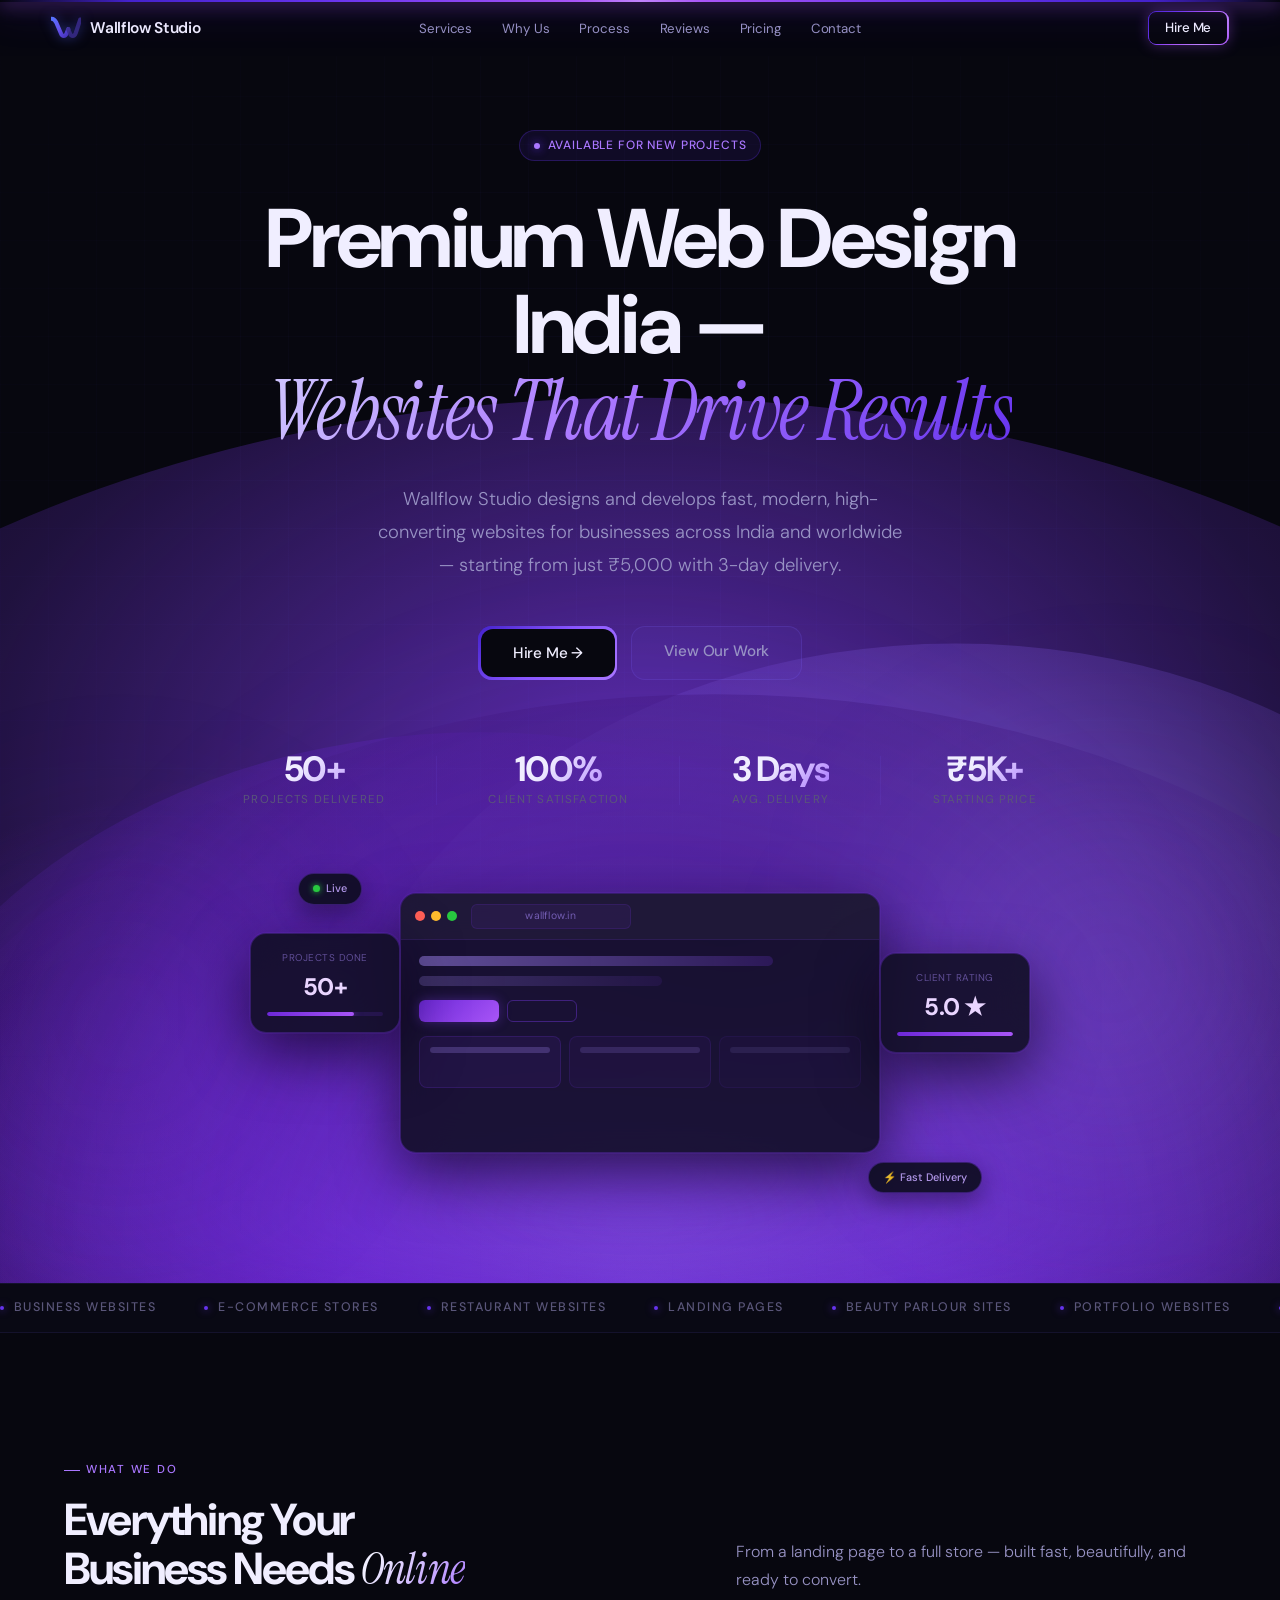
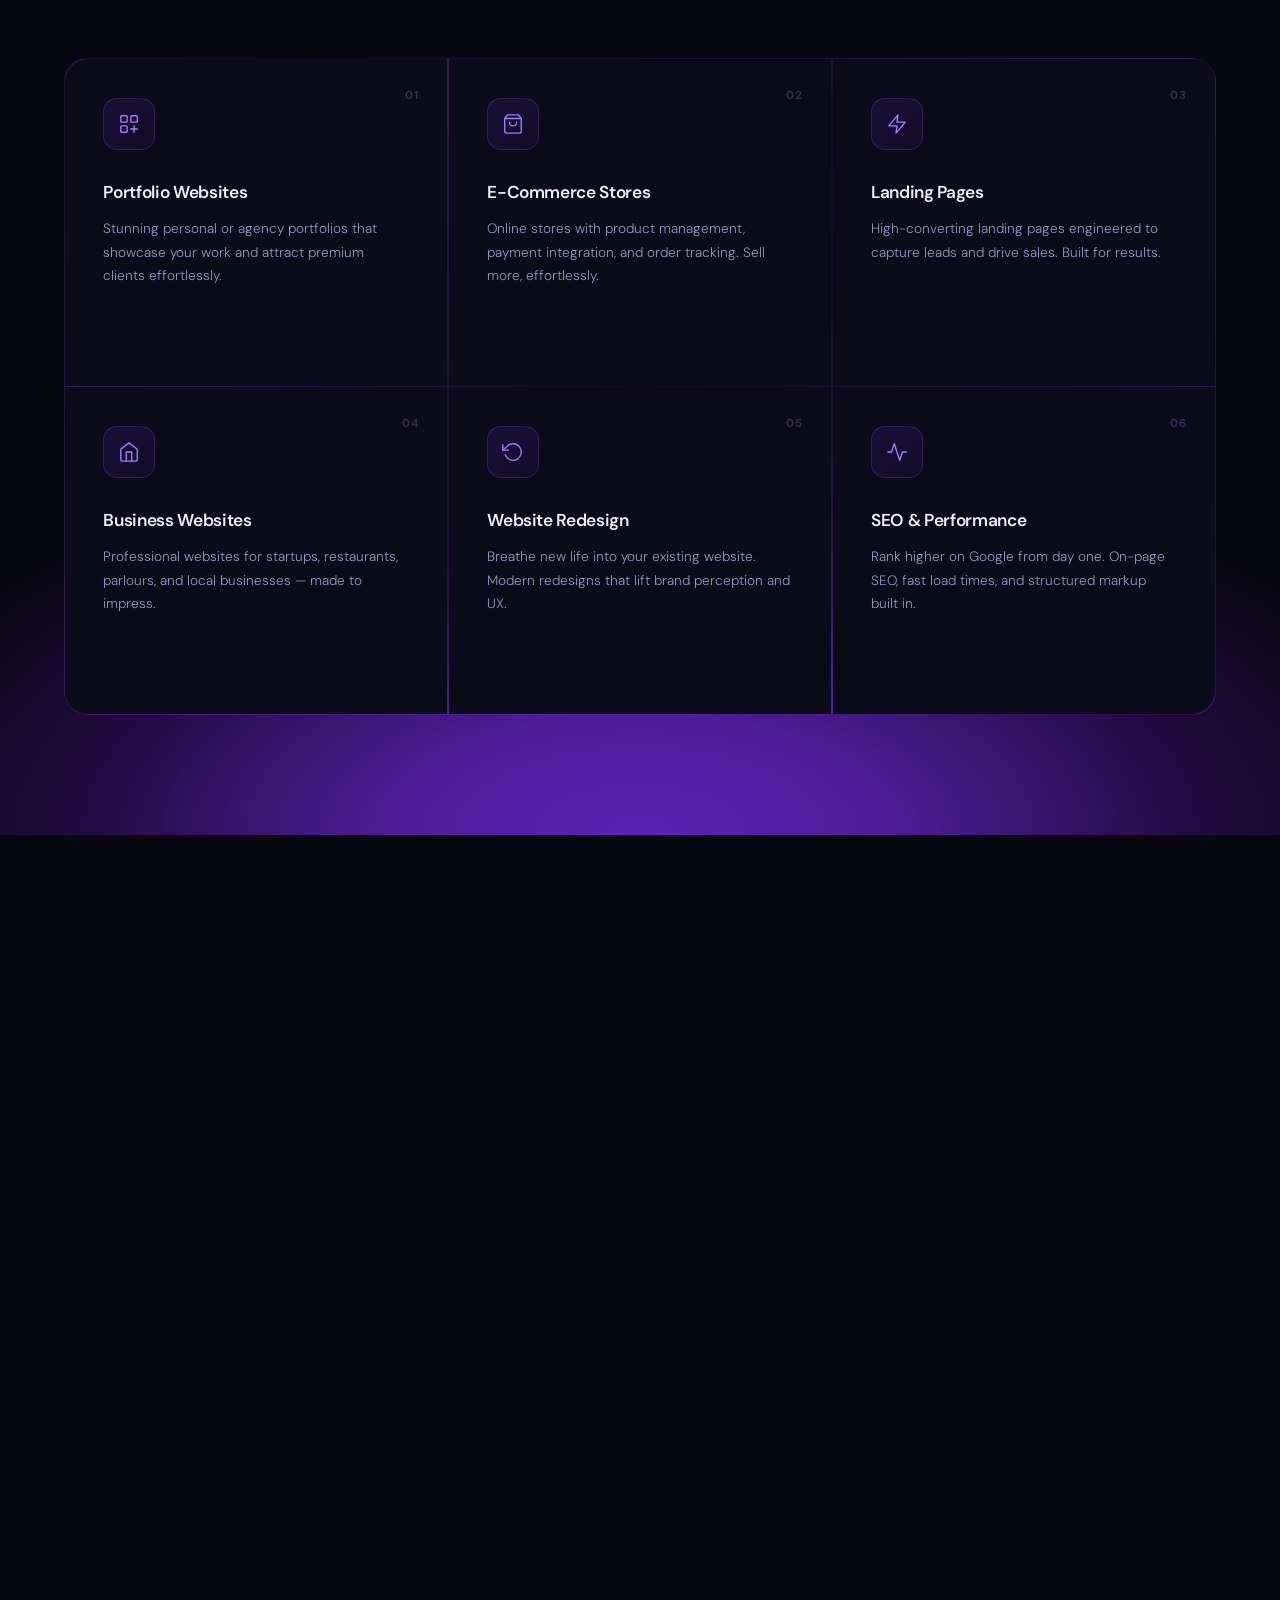
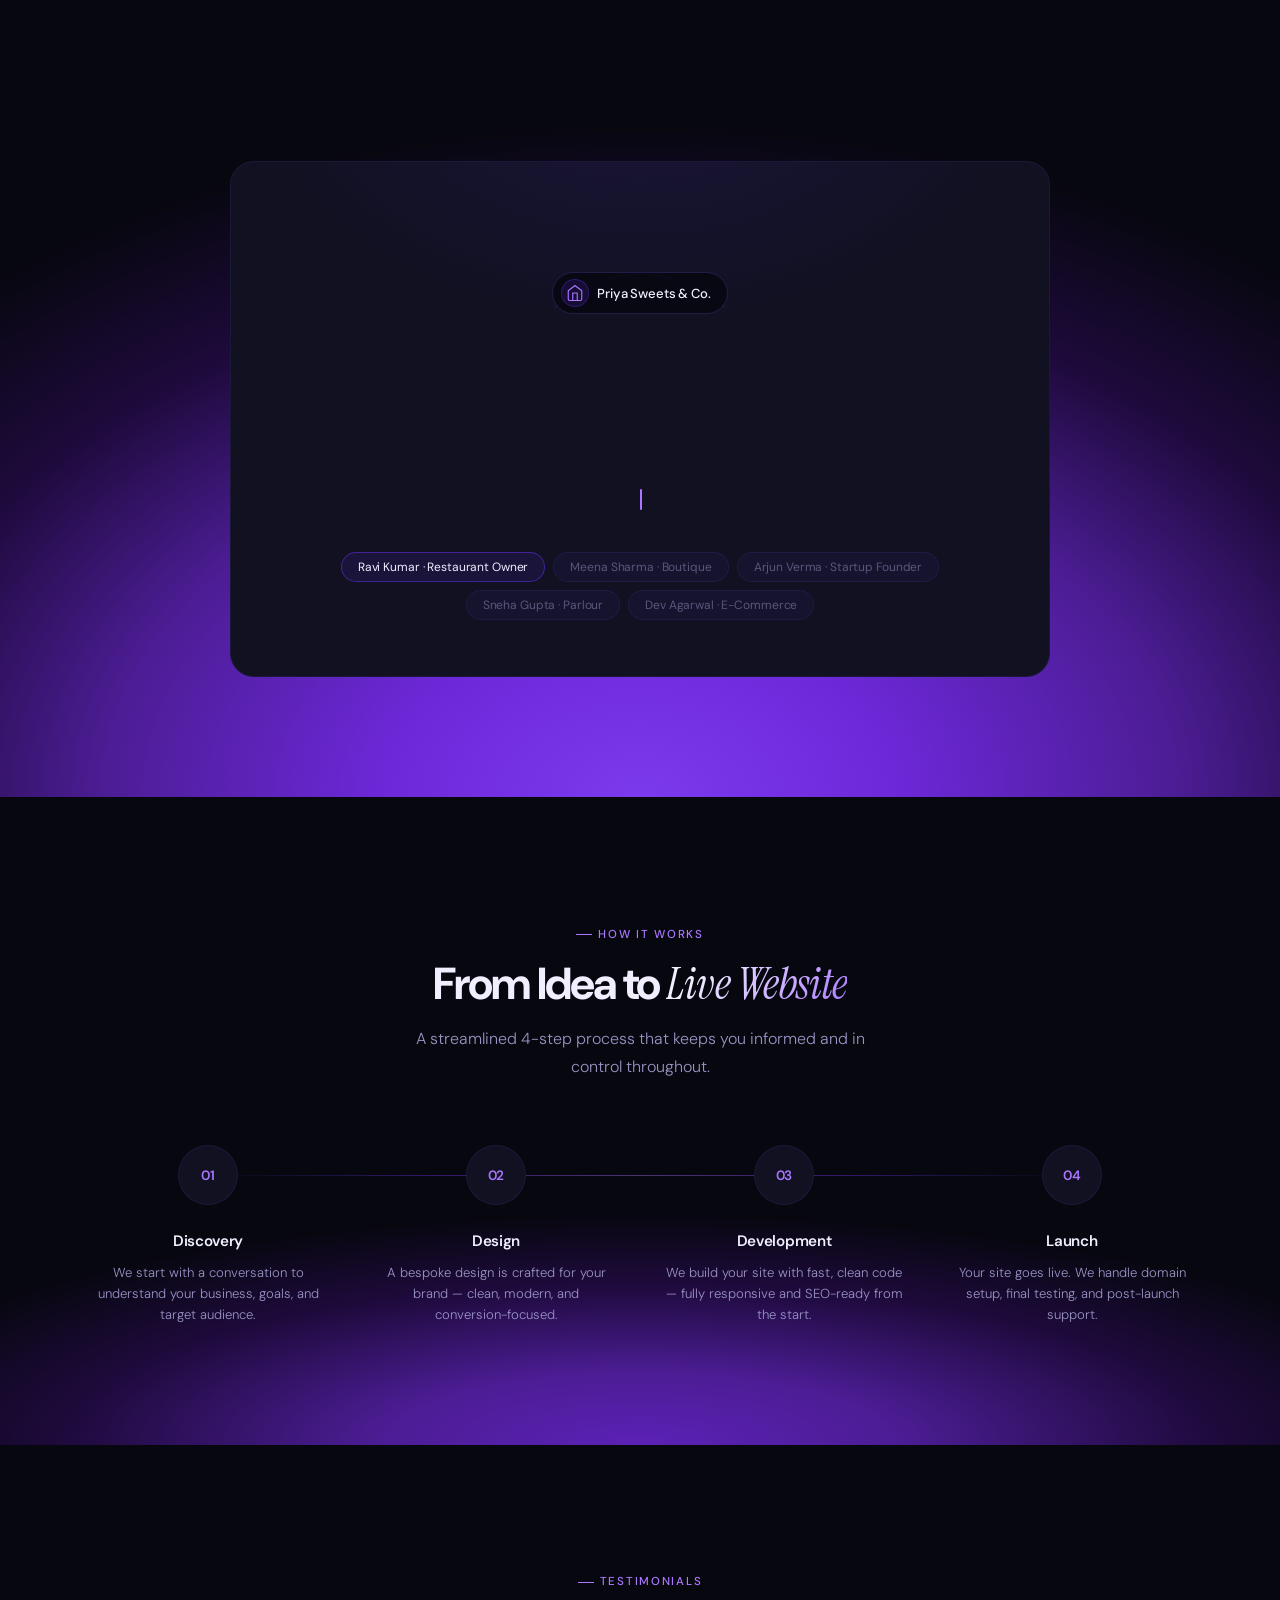
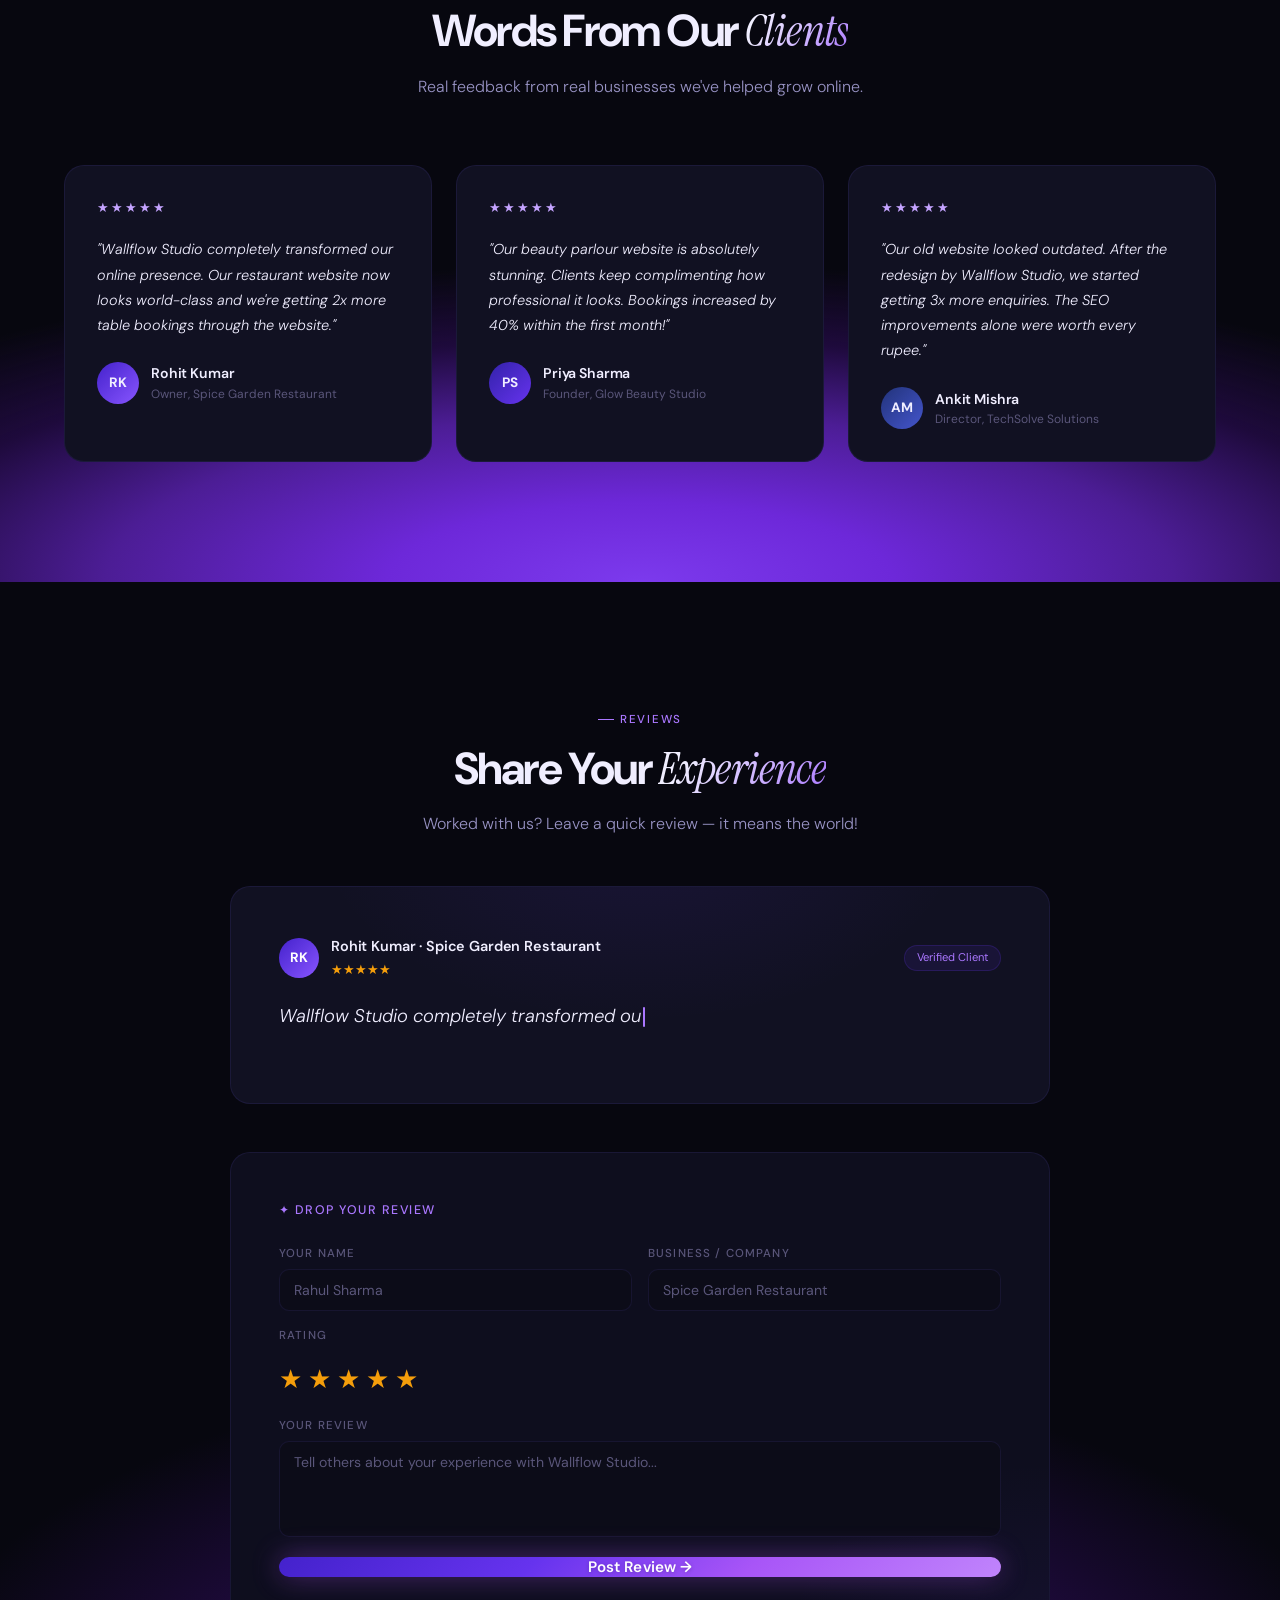
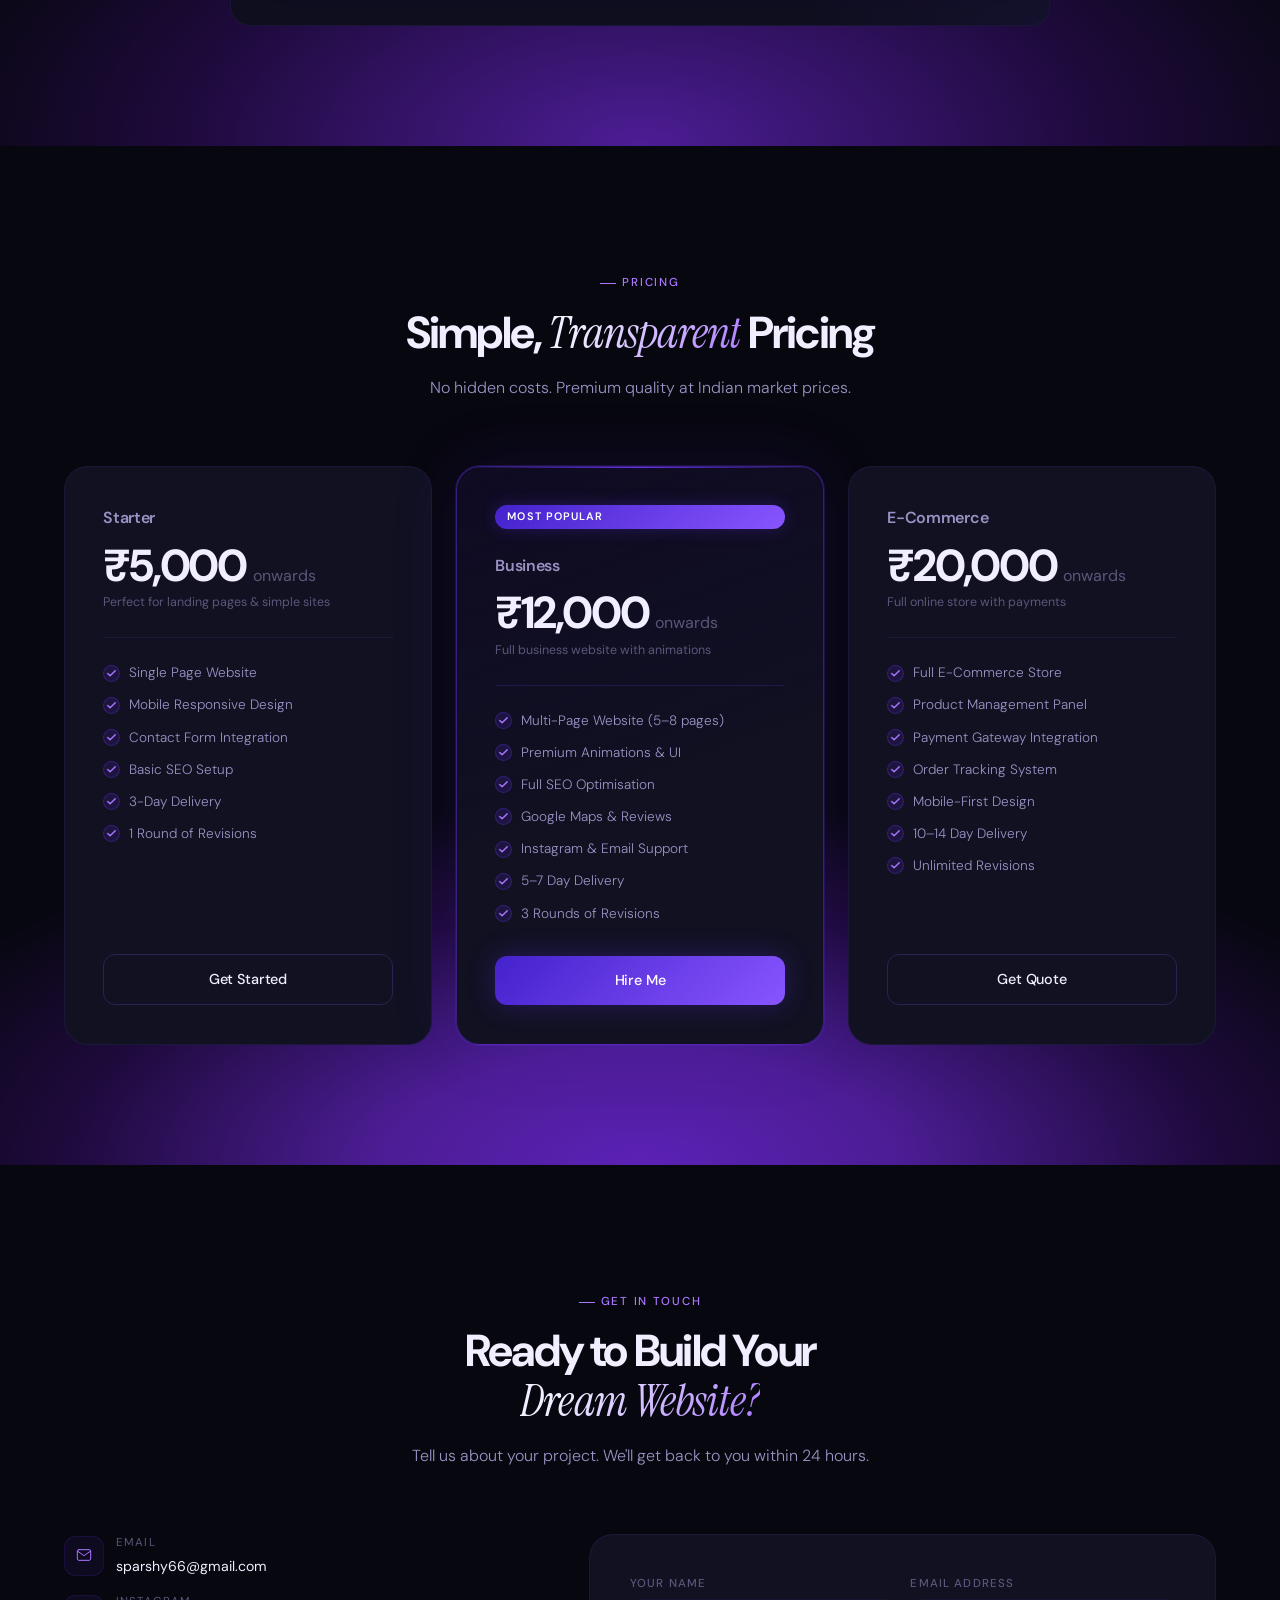
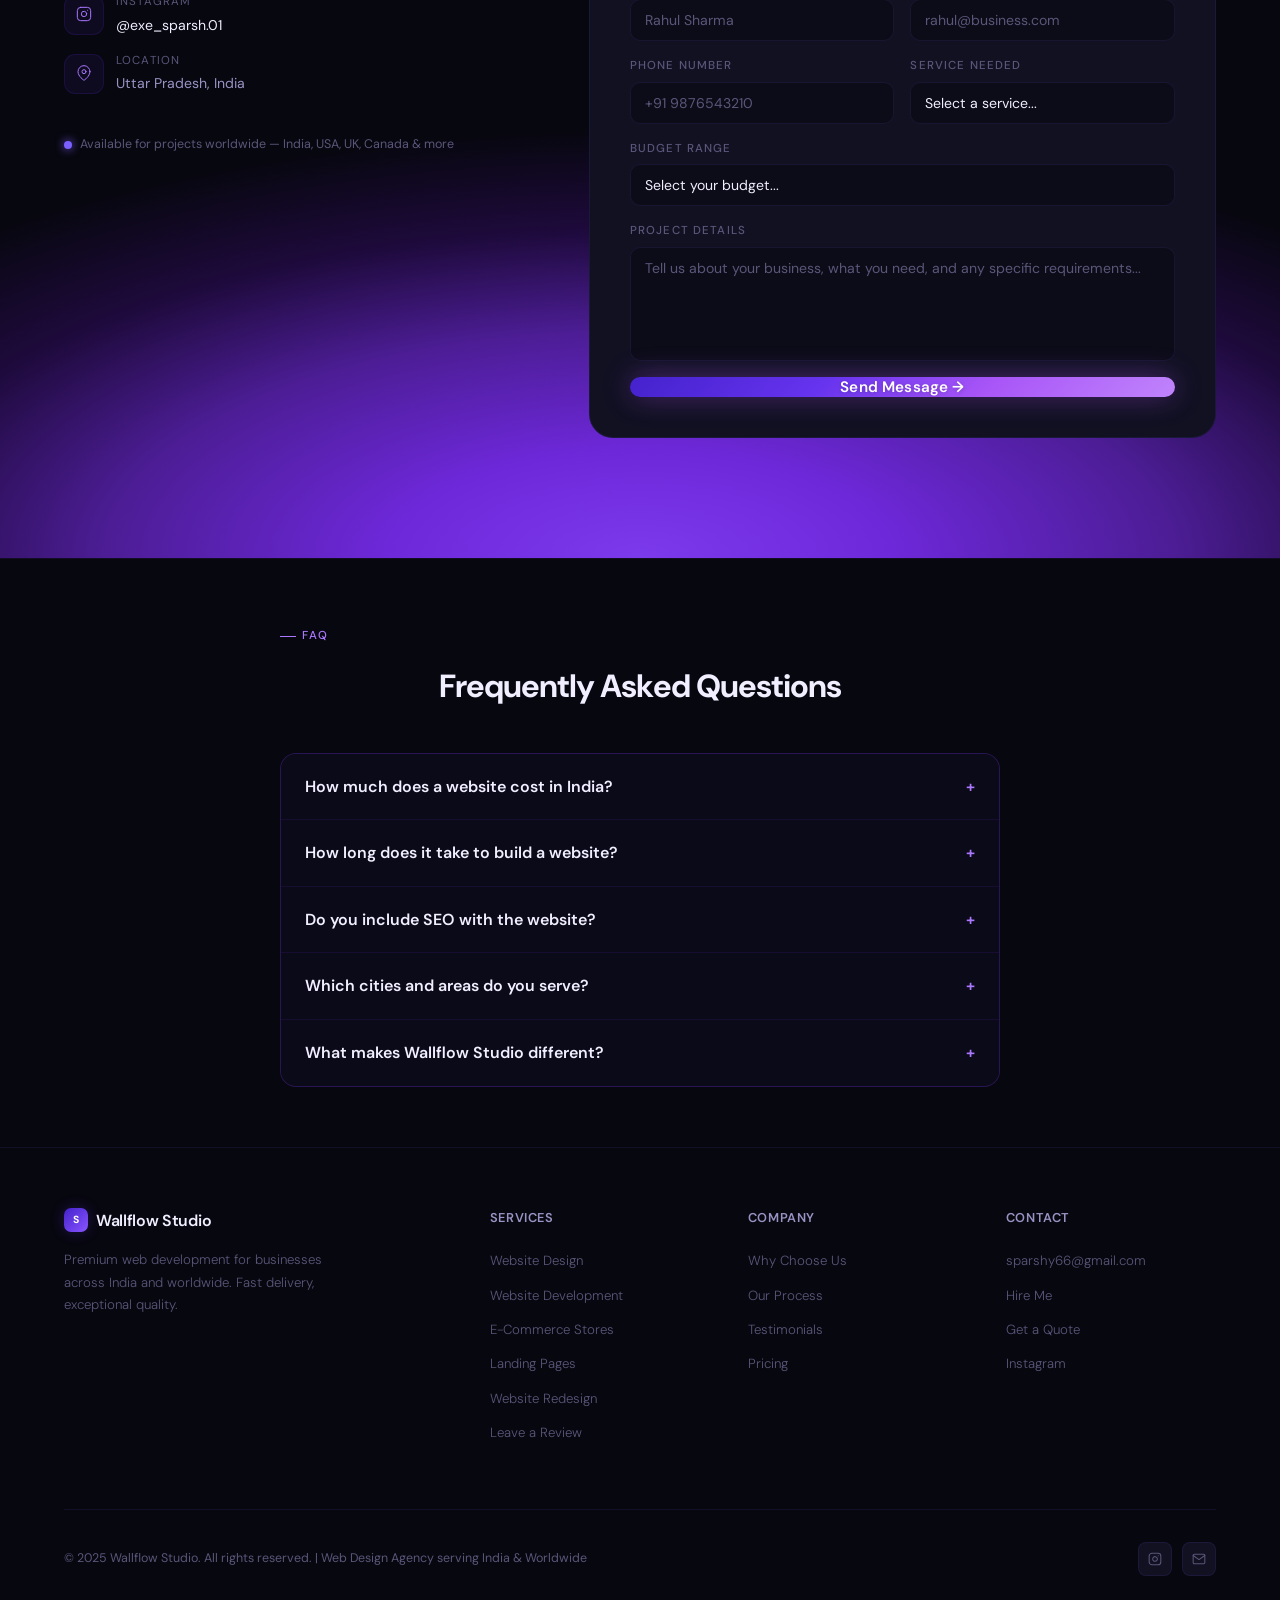
==== commit 99fd10a8: "Rename wallflow-seo-optimized_2.html to index.html" ====
--- a/index.html
+++ b/index.html
@@ -8,14 +8,14 @@
 <!-- sitemap.xml reminder: ensure /sitemap.xml exists on server -->
 
 <!-- SVG favicon — shown in modern browsers (Chrome, Firefox, Edge) -->
-<link rel="icon" type="image/svg+xml" href="data:image/svg+xml,%3Csvg xmlns='http://www.w3.org/2000/svg' viewBox='0 0 64 64'%3E%3Cdefs%3E%3ClinearGradient id='g' x1='0%25' y1='0%25' x2='100%25' y2='100%25'%3E%3Cstop offset='0%25' stop-color='%234422cc'/%3E%3Cstop offset='50%25' stop-color='%236633ee'/%3E%3Cstop offset='100%25' stop-color='%23a855f7'/%3E%3C/linearGradient%3E%3C/defs%3E%3Crect width='64' height='64' rx='14' fill='url(%23g)'/%3E%3Ctext x='32' y='46' font-family='Arial Black,Arial,sans-serif' font-size='36' font-weight='900' fill='white' text-anchor='middle' letter-spacing='-2'%3EW%3C/text%3E%3C/svg%3E">
+<link rel="icon" type="image/svg+xml" href="[data-uri]">
 <!-- PNG fallback favicon for older browsers -->
-<link rel="icon" type="image/png" sizes="32x32" href="data:image/svg+xml,%3Csvg xmlns='http://www.w3.org/2000/svg' viewBox='0 0 64 64'%3E%3Cdefs%3E%3ClinearGradient id='g' x1='0%25' y1='0%25' x2='100%25' y2='100%25'%3E%3Cstop offset='0%25' stop-color='%234422cc'/%3E%3Cstop offset='100%25' stop-color='%23a855f7'/%3E%3C/linearGradient%3E%3C/defs%3E%3Crect width='64' height='64' rx='14' fill='url(%23g)'/%3E%3Ctext x='32' y='46' font-family='Arial Black,Arial,sans-serif' font-size='36' font-weight='900' fill='white' text-anchor='middle'%3EW%3C/text%3E%3C/svg%3E">
+<link rel="icon" type="image/png" sizes="32x32" href="[data-uri]">
 <!-- Apple Touch Icon (iPhone/iPad home screen) -->
-<link rel="apple-touch-icon" sizes="180x180" href="data:image/svg+xml,%3Csvg xmlns='http://www.w3.org/2000/svg' viewBox='0 0 180 180'%3E%3Cdefs%3E%3ClinearGradient id='g' x1='0%25' y1='0%25' x2='100%25' y2='100%25'%3E%3Cstop offset='0%25' stop-color='%234422cc'/%3E%3Cstop offset='50%25' stop-color='%236633ee'/%3E%3Cstop offset='100%25' stop-color='%23a855f7'/%3E%3C/linearGradient%3E%3C/defs%3E%3Crect width='180' height='180' rx='38' fill='url(%23g)'/%3E%3Ctext x='90' y='128' font-family='Arial Black,Arial,sans-serif' font-size='100' font-weight='900' fill='white' text-anchor='middle' letter-spacing='-4'%3EW%3C/text%3E%3C/svg%3E">
+<link rel="apple-touch-icon" sizes="180x180" href="[data-uri]">
 <!-- Microsoft Tiles -->
 <meta name="msapplication-TileColor" content="#6633ee">
-<meta name="msapplication-TileImage" content="data:image/svg+xml,%3Csvg xmlns='http://www.w3.org/2000/svg' viewBox='0 0 144 144'%3E%3Crect width='144' height='144' fill='%236633ee'/%3E%3Ctext x='72' y='104' font-family='Arial Black,Arial,sans-serif' font-size='80' font-weight='900' fill='white' text-anchor='middle'%3EW%3C/text%3E%3C/svg%3E">
+<meta name="msapplication-TileImage" content="[data-uri]">
 
 <!-- ═══ PRIMARY SEO ═══ -->
 <title>Wallflow Studio | Web Design & Development India — From ₹5,000</title>
@@ -445,12 +445,10 @@
   display:flex;align-items:center;gap:9px;
 }
 .nav-logo-mark{
-  width:22px;height:22px;border-radius:7px;
-  background:linear-gradient(135deg,var(--violet),var(--purple2));
-  display:flex;align-items:center;justify-content:center;
-  font-size:0.62rem;font-weight:700;color:#fff;
+  width:30px;height:25px;
+  display:block;
   flex-shrink:0;
-  box-shadow:0 0 16px var(--p-glow);
+  filter: drop-shadow(0 0 6px rgba(80,100,255,0.5));
 }
 .nav-links{
   display:flex;gap:0;list-style:none;
@@ -1417,7 +1415,21 @@
 <!-- NAV -->
 <nav id="navbar" role="navigation" aria-label="Main navigation">
   <a href="#hero" class="nav-logo" aria-label="Wallflow Studio - Home">
-    <div class="nav-logo-mark" aria-hidden="true">W</div>
+    <svg class="nav-logo-mark" viewBox="0 0 80 60" xmlns="http://www.w3.org/2000/svg" aria-hidden="true">
+      <defs>
+        <linearGradient id="wg" x1="0%" y1="0%" x2="100%" y2="100%">
+          <stop offset="0%" stop-color="#5577ff"/>
+          <stop offset="50%" stop-color="#6655ee"/>
+          <stop offset="100%" stop-color="#4433bb"/>
+        </linearGradient>
+      </defs>
+      <!-- Left ribbon stroke -->
+      <path d="M2,4 C6,4 10,6 14,14 L26,42 C28,47 30,50 34,50 C38,50 40,47 42,42 L46,32" 
+            stroke="url(#wg)" stroke-width="11" stroke-linecap="round" stroke-linejoin="round" fill="none"/>
+      <!-- Right ribbon stroke -->
+      <path d="M46,32 L50,42 C52,47 54,50 58,50 C62,50 64,47 66,42 L78,6" 
+            stroke="#3a2d8a" stroke-width="11" stroke-linecap="round" stroke-linejoin="round" fill="none" opacity="0.85"/>
+    </svg>
     Wallflow Studio
   </a>
   <ul class="nav-links">
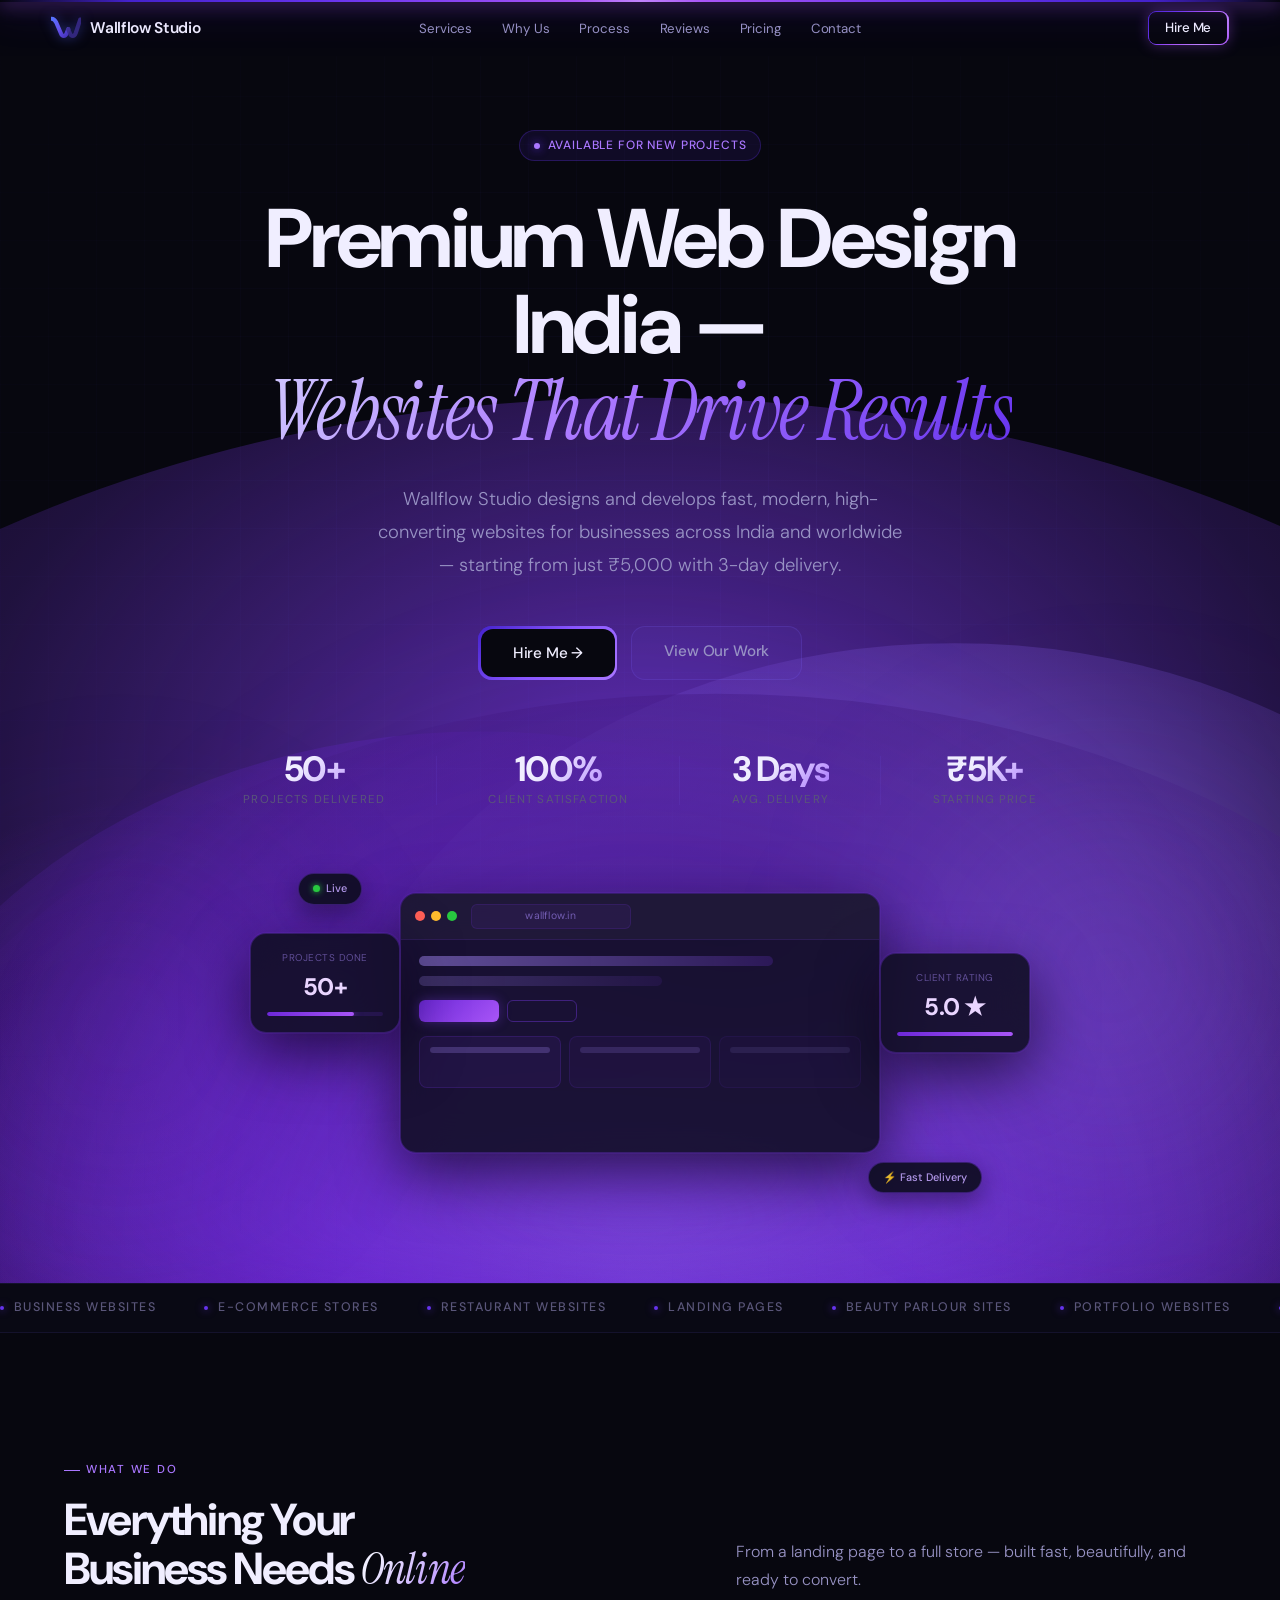
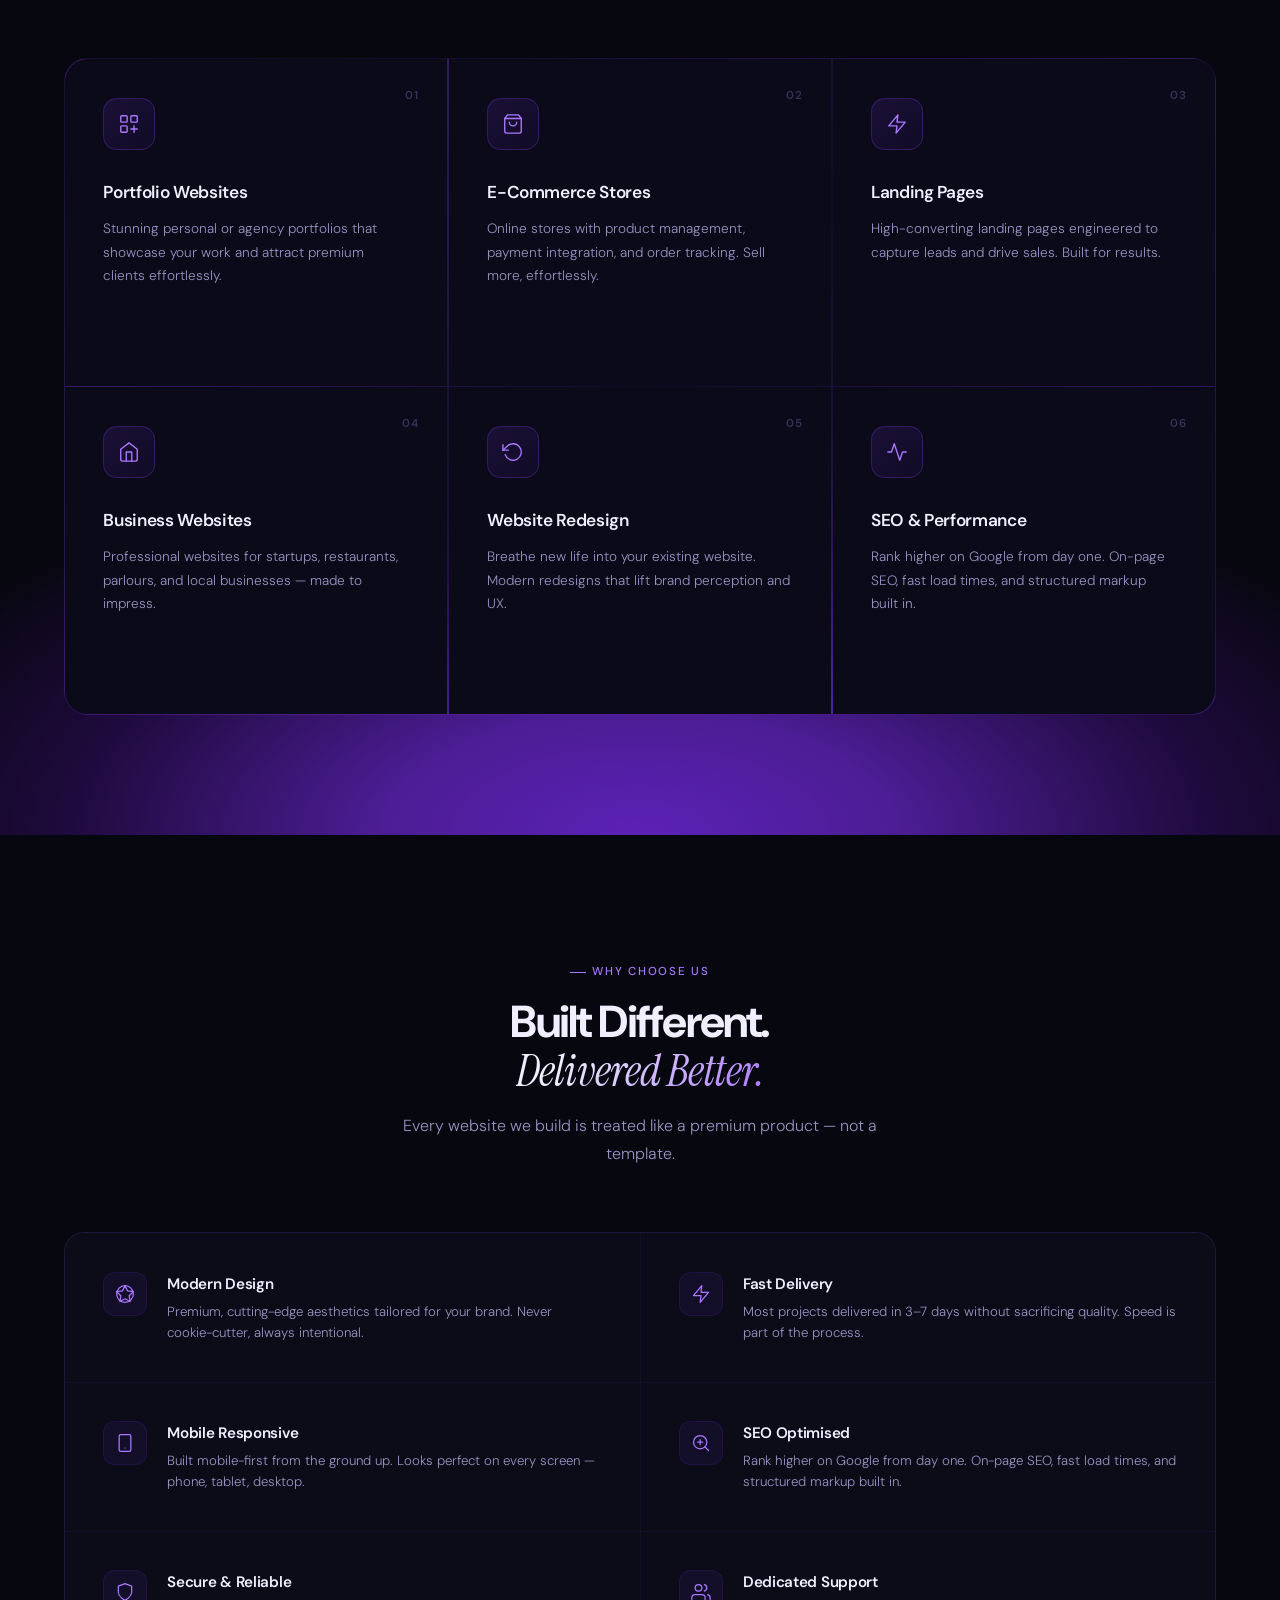
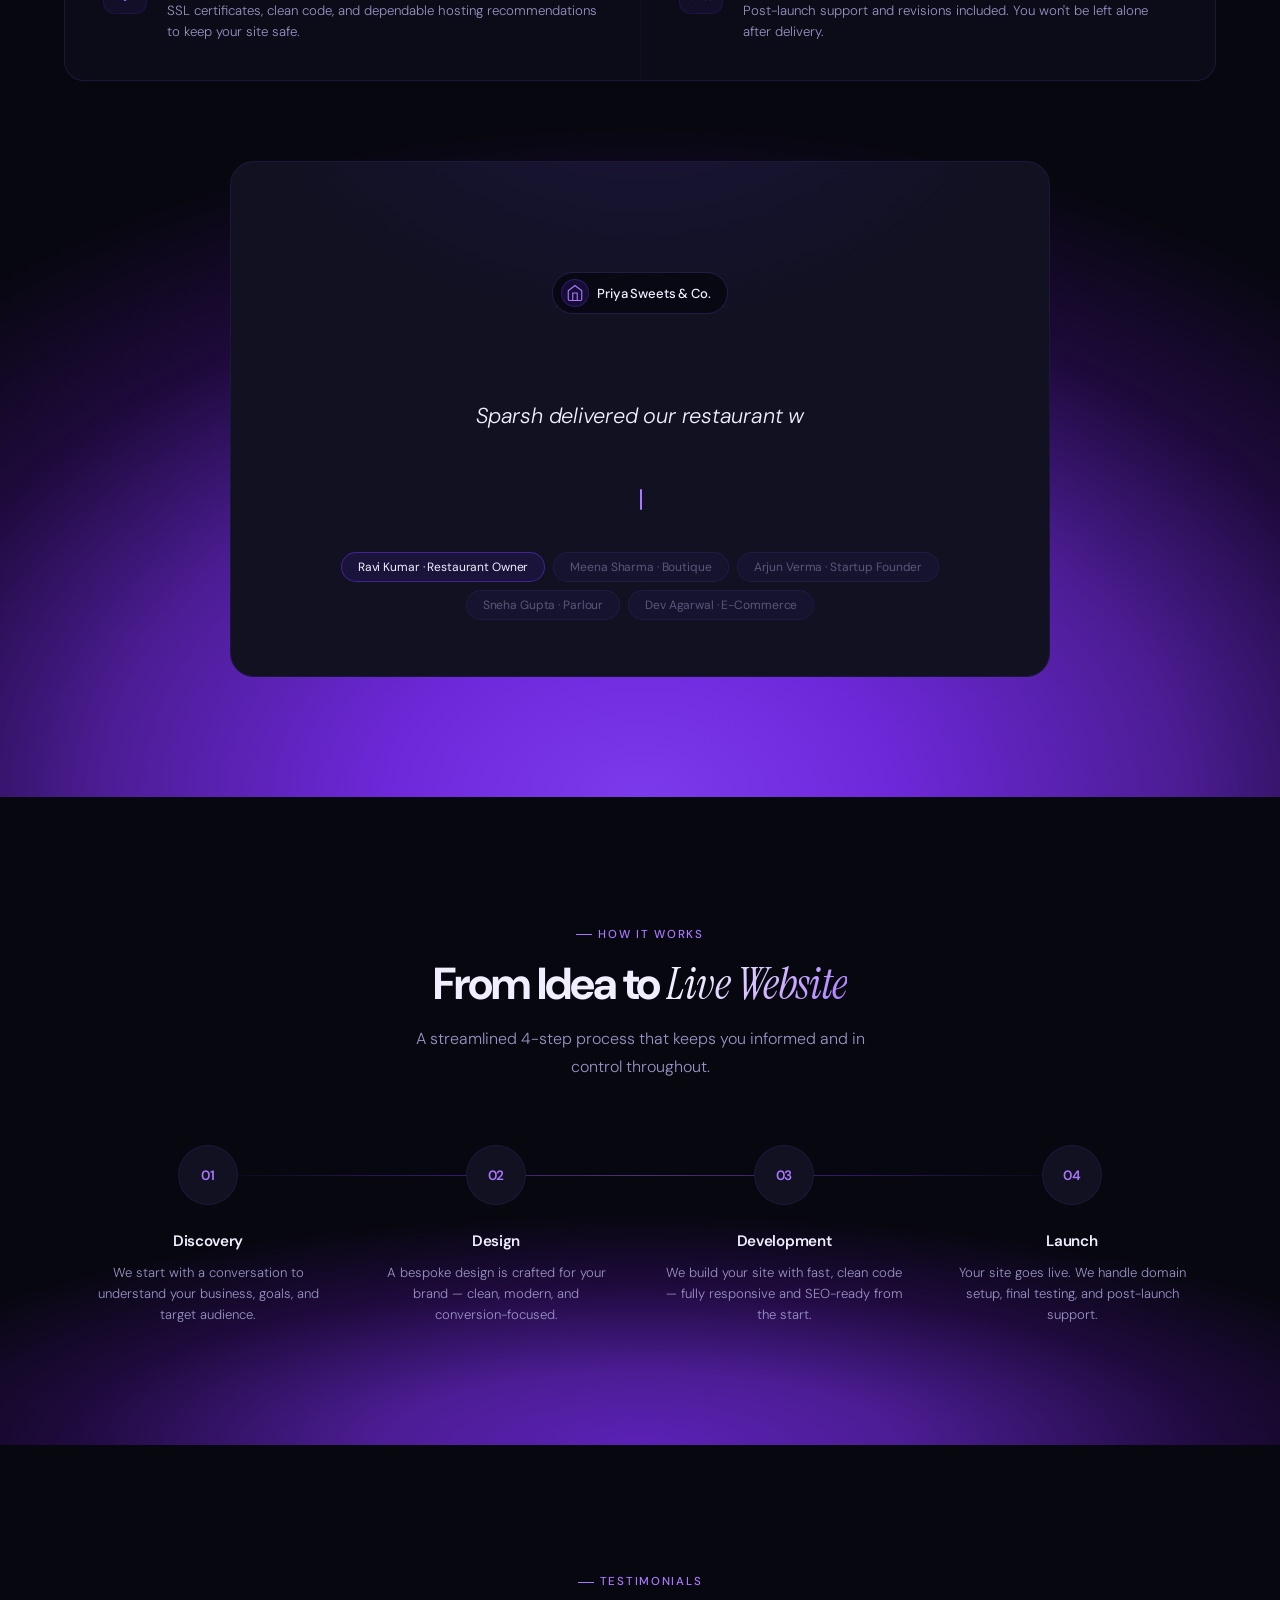
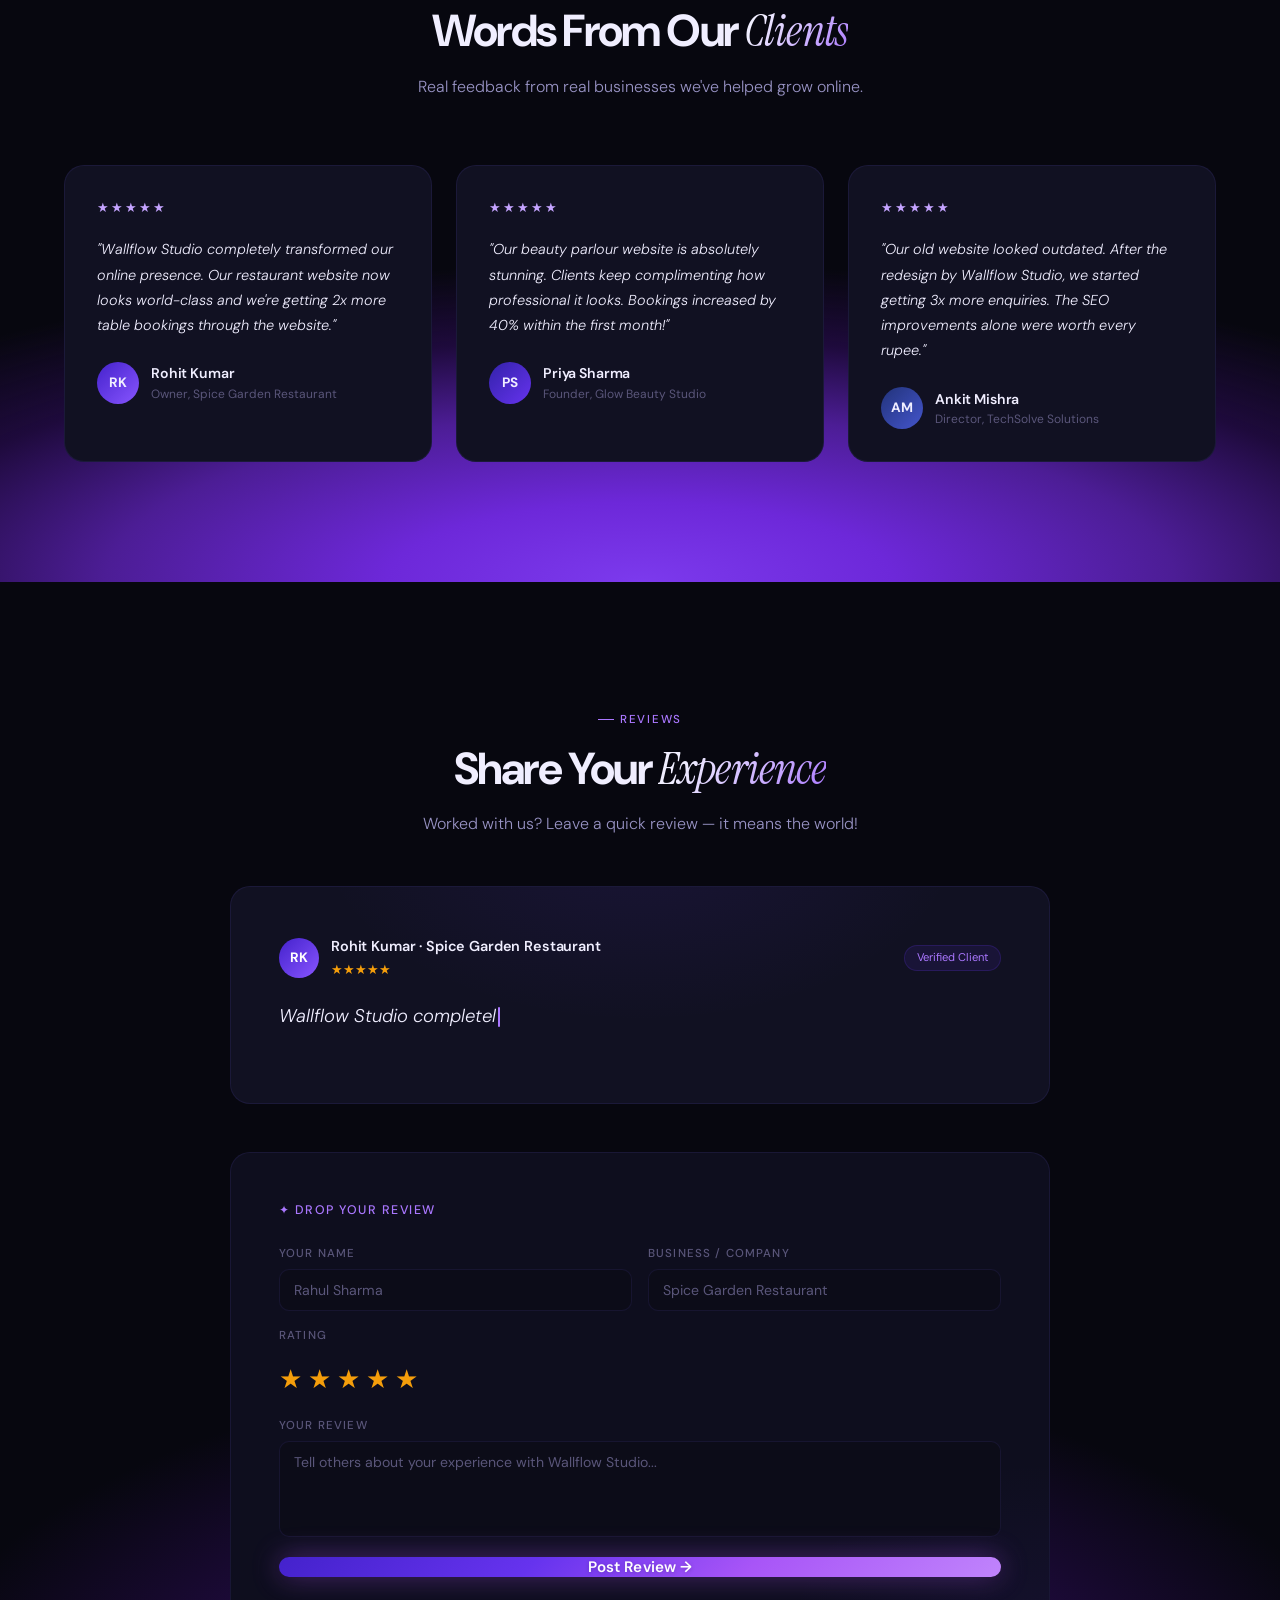
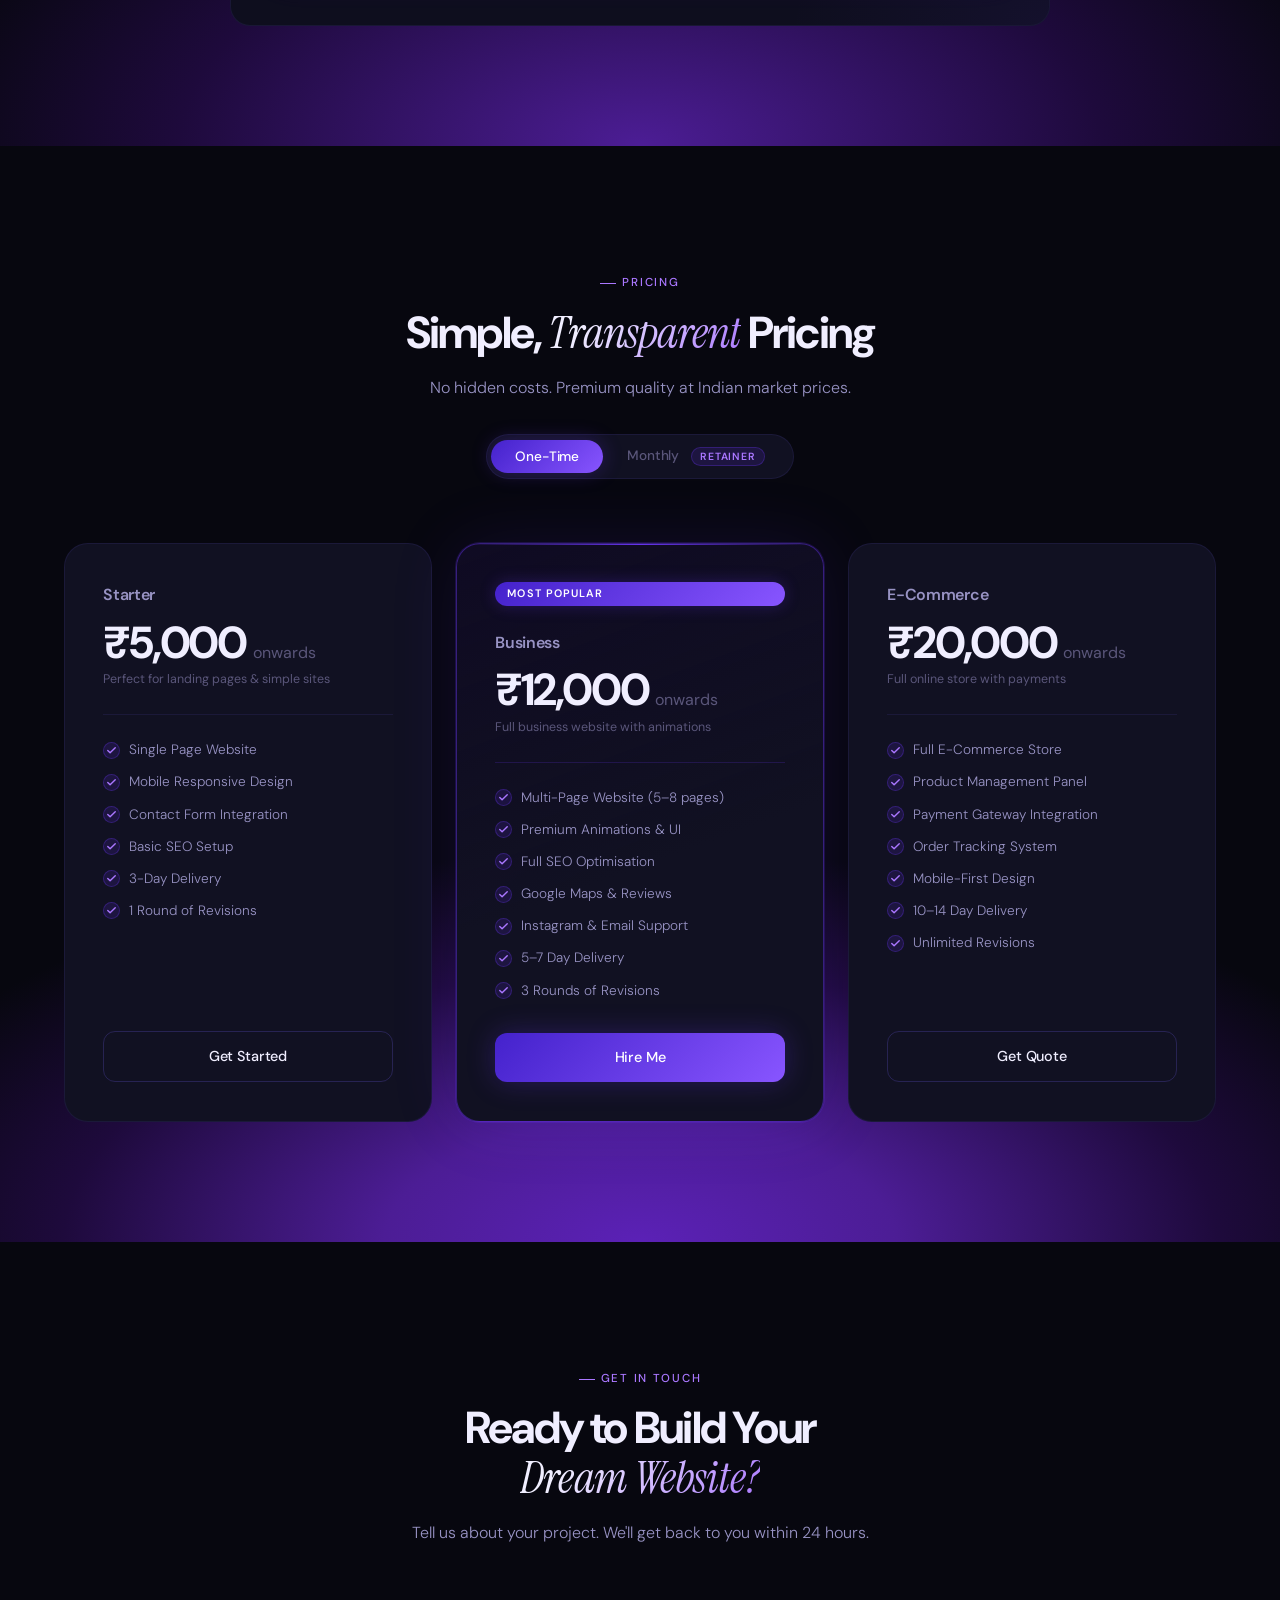
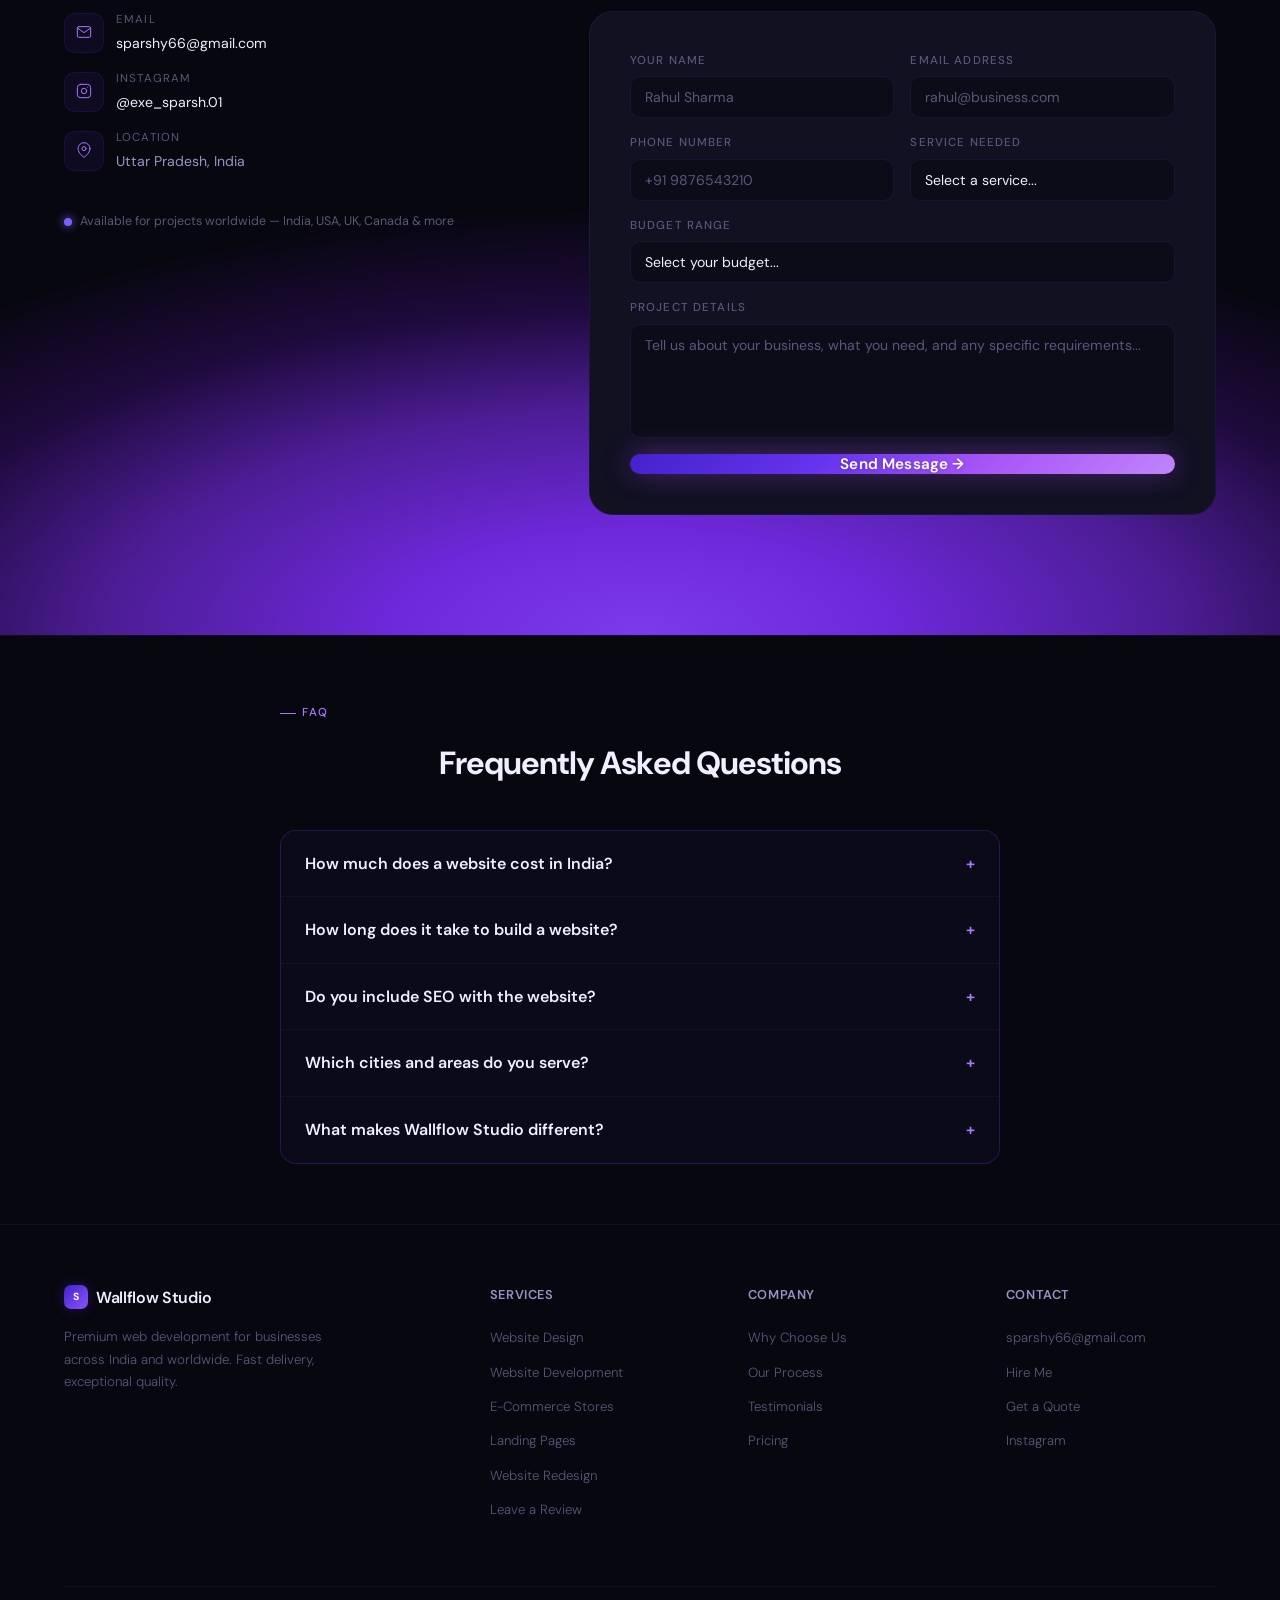
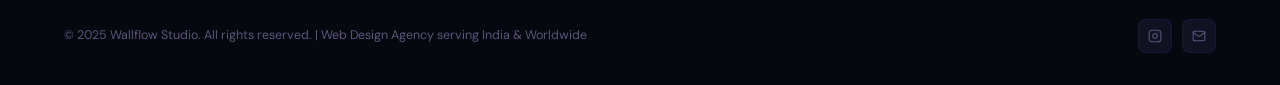
==== commit dd31b89c: "Rename wallflow-updated.html to index.html" ====
--- a/index.html
+++ b/index.html
@@ -1081,6 +1081,26 @@
   background:rgba(102,51,238,0.1);border-color:rgba(102,51,238,0.35);
 }
 
+/* ── PRICING TOGGLE ── */
+.pricing-toggle-wrap{display:flex;align-items:center;justify-content:center;gap:0;margin-top:2rem;
+  background:var(--card);border:1px solid var(--border);border-radius:100px;padding:4px;width:fit-content;margin-left:auto;margin-right:auto;}
+.ptoggle-btn{
+  padding:8px 24px;border-radius:100px;font-size:0.85rem;font-weight:500;
+  font-family:'DM Sans',sans-serif;cursor:pointer;border:none;
+  background:transparent;color:var(--text3);transition:all 0.25s ease;letter-spacing:-0.01em;
+}
+.ptoggle-btn.active{
+  background:linear-gradient(135deg,var(--violet),var(--purple2));
+  color:#fff;box-shadow:0 0 20px var(--p-glow);
+}
+.ptoggle-save{
+  display:inline-block;background:rgba(102,51,238,0.15);border:1px solid rgba(102,51,238,0.3);
+  color:var(--purple3);font-size:0.65rem;font-weight:600;text-transform:uppercase;
+  letter-spacing:0.08em;padding:2px 8px;border-radius:100px;margin-left:8px;vertical-align:middle;
+}
+.pricing-panel{transition:opacity 0.3s ease;}
+.pricing-panel.hidden{display:none;}
+
 /* ── CONTACT ── */
 #contact{
   background:
@@ -1888,57 +1908,130 @@
     <h2 class="section-title" style="margin:0 auto">Simple, <em>Transparent</em> Pricing</h2>
     <p class="section-sub" style="margin:1rem auto 0">No hidden costs. Premium quality at Indian market prices.</p>
   </div>
-  <div class="pricing-grid reveal">
-    <div class="price-card">
-      <div class="price-plan">Starter</div>
-      <div class="price-amount">₹5,000 <small>onwards</small></div>
-      <div class="price-note">Perfect for landing pages &amp; simple sites</div>
-      <div class="price-divider"></div>
-      <ul class="price-features">
-        <li>Single Page Website</li>
-        <li>Mobile Responsive Design</li>
-        <li>Contact Form Integration</li>
-        <li>Basic SEO Setup</li>
-        <li>3-Day Delivery</li>
-        <li>1 Round of Revisions</li>
-      </ul>
-      <a href="#contact" class="price-cta">Get Started</a>
-    </div>
-    <div class="price-card featured">
-      <div class="price-popular">Most Popular</div>
-      <div class="price-plan">Business</div>
-      <div class="price-amount">₹12,000 <small>onwards</small></div>
-      <div class="price-note">Full business website with animations</div>
-      <div class="price-divider" style="background:rgba(102,51,238,0.2)"></div>
-      <ul class="price-features">
-        <li>Multi-Page Website (5–8 pages)</li>
-        <li>Premium Animations &amp; UI</li>
-        <li>Full SEO Optimisation</li>
-        <li>Google Maps &amp; Reviews</li>
-        <li>Instagram & Email Support</li>
-        <li>5–7 Day Delivery</li>
-        <li>3 Rounds of Revisions</li>
-      </ul>
-      <a href="#contact" class="price-cta">Hire Me</a>
-    </div>
-    <div class="price-card">
-      <div class="price-plan">E-Commerce</div>
-      <div class="price-amount">₹20,000 <small>onwards</small></div>
-      <div class="price-note">Full online store with payments</div>
-      <div class="price-divider"></div>
-      <ul class="price-features">
-        <li>Full E-Commerce Store</li>
-        <li>Product Management Panel</li>
-        <li>Payment Gateway Integration</li>
-        <li>Order Tracking System</li>
-        <li>Mobile-First Design</li>
-        <li>10–14 Day Delivery</li>
-        <li>Unlimited Revisions</li>
-      </ul>
-      <a href="#contact" class="price-cta">Get Quote</a>
+
+  <!-- Toggle -->
+  <div class="pricing-toggle-wrap reveal">
+    <button class="ptoggle-btn active" id="btn-onetime" onclick="switchPricing('onetime')">One-Time</button>
+    <button class="ptoggle-btn" id="btn-monthly" onclick="switchPricing('monthly')">Monthly <span class="ptoggle-save">Retainer</span></button>
+  </div>
+
+  <!-- ONE-TIME PLANS -->
+  <div class="pricing-panel" id="panel-onetime">
+    <div class="pricing-grid reveal">
+      <div class="price-card">
+        <div class="price-plan">Starter</div>
+        <div class="price-amount">₹5,000 <small>onwards</small></div>
+        <div class="price-note">Perfect for landing pages &amp; simple sites</div>
+        <div class="price-divider"></div>
+        <ul class="price-features">
+          <li>Single Page Website</li>
+          <li>Mobile Responsive Design</li>
+          <li>Contact Form Integration</li>
+          <li>Basic SEO Setup</li>
+          <li>3-Day Delivery</li>
+          <li>1 Round of Revisions</li>
+        </ul>
+        <a href="#contact" class="price-cta">Get Started</a>
+      </div>
+      <div class="price-card featured">
+        <div class="price-popular">Most Popular</div>
+        <div class="price-plan">Business</div>
+        <div class="price-amount">₹12,000 <small>onwards</small></div>
+        <div class="price-note">Full business website with animations</div>
+        <div class="price-divider" style="background:rgba(102,51,238,0.2)"></div>
+        <ul class="price-features">
+          <li>Multi-Page Website (5–8 pages)</li>
+          <li>Premium Animations &amp; UI</li>
+          <li>Full SEO Optimisation</li>
+          <li>Google Maps &amp; Reviews</li>
+          <li>Instagram &amp; Email Support</li>
+          <li>5–7 Day Delivery</li>
+          <li>3 Rounds of Revisions</li>
+        </ul>
+        <a href="#contact" class="price-cta">Hire Me</a>
+      </div>
+      <div class="price-card">
+        <div class="price-plan">E-Commerce</div>
+        <div class="price-amount">₹20,000 <small>onwards</small></div>
+        <div class="price-note">Full online store with payments</div>
+        <div class="price-divider"></div>
+        <ul class="price-features">
+          <li>Full E-Commerce Store</li>
+          <li>Product Management Panel</li>
+          <li>Payment Gateway Integration</li>
+          <li>Order Tracking System</li>
+          <li>Mobile-First Design</li>
+          <li>10–14 Day Delivery</li>
+          <li>Unlimited Revisions</li>
+        </ul>
+        <a href="#contact" class="price-cta">Get Quote</a>
+      </div>
+    </div>
+  </div>
+
+  <!-- MONTHLY RETAINER PLANS -->
+  <div class="pricing-panel hidden" id="panel-monthly">
+    <div class="pricing-grid reveal">
+      <div class="price-card">
+        <div class="price-plan">Maintain</div>
+        <div class="price-amount">₹1,000 <small>/mo</small></div>
+        <div class="price-note">Keep your existing website running smooth</div>
+        <div class="price-divider"></div>
+        <ul class="price-features">
+          <li>Monthly Content Updates</li>
+          <li>Bug Fixes &amp; Tweaks</li>
+          <li>Performance Monitoring</li>
+          <li>Security &amp; Uptime Checks</li>
+          <li>Priority WhatsApp Support</li>
+          <li>1 Design Change / Month</li>
+        </ul>
+        <a href="#contact" class="price-cta">Get Started</a>
+      </div>
+      <div class="price-card featured">
+        <div class="price-popular">Best Value</div>
+        <div class="price-plan">Growth</div>
+        <div class="price-amount">₹3,000 <small>/mo</small></div>
+        <div class="price-note">Active management + new features monthly</div>
+        <div class="price-divider" style="background:rgba(102,51,238,0.2)"></div>
+        <ul class="price-features">
+          <li>Everything in Maintain</li>
+          <li>New Section or Feature / Month</li>
+          <li>Monthly SEO Report</li>
+          <li>Google Ads / Meta Ads Support</li>
+          <li>Blog or Product Uploads</li>
+          <li>Analytics &amp; Insights Review</li>
+          <li>Unlimited Minor Revisions</li>
+        </ul>
+        <a href="#contact" class="price-cta">Start Growing</a>
+      </div>
+      <div class="price-card">
+        <div class="price-plan">Agency</div>
+        <div class="price-amount">₹7,000 <small>/mo</small></div>
+        <div class="price-note">Full-service digital partner for your brand</div>
+        <div class="price-divider"></div>
+        <ul class="price-features">
+          <li>Everything in Growth</li>
+          <li>Dedicated Account Manager</li>
+          <li>2 New Pages or Redesigns / Month</li>
+          <li>Social Media Graphics</li>
+          <li>Advanced SEO Campaigns</li>
+          <li>Monthly Strategy Call</li>
+          <li>Highest Priority Support</li>
+        </ul>
+        <a href="#contact" class="price-cta">Let's Talk</a>
+      </div>
     </div>
   </div>
 </section>
+
+<script>
+function switchPricing(tab){
+  document.getElementById('panel-onetime').classList.toggle('hidden', tab!=='onetime');
+  document.getElementById('panel-monthly').classList.toggle('hidden', tab!=='monthly');
+  document.getElementById('btn-onetime').classList.toggle('active', tab==='onetime');
+  document.getElementById('btn-monthly').classList.toggle('active', tab==='monthly');
+}
+</script>
 
 <!-- CONTACT -->
 <section id="contact" aria-label="Contact Wallflow Studio">
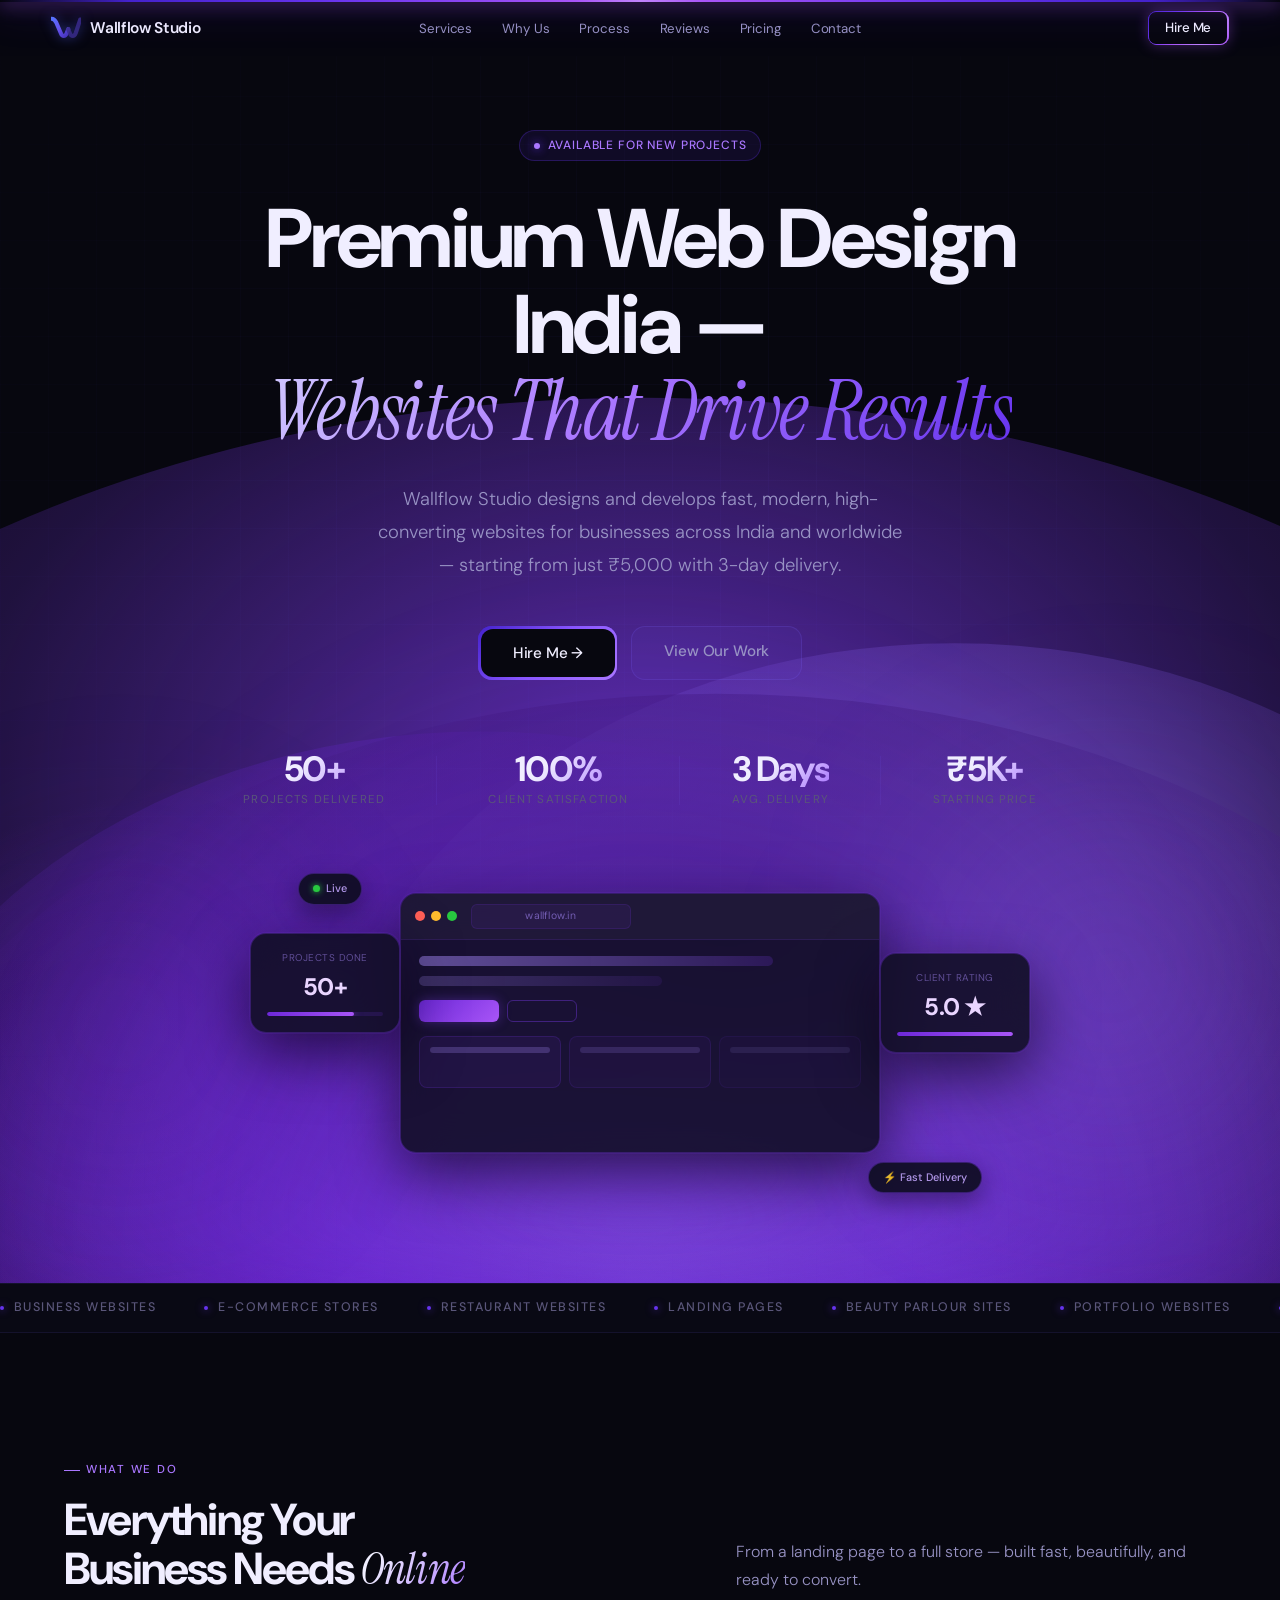
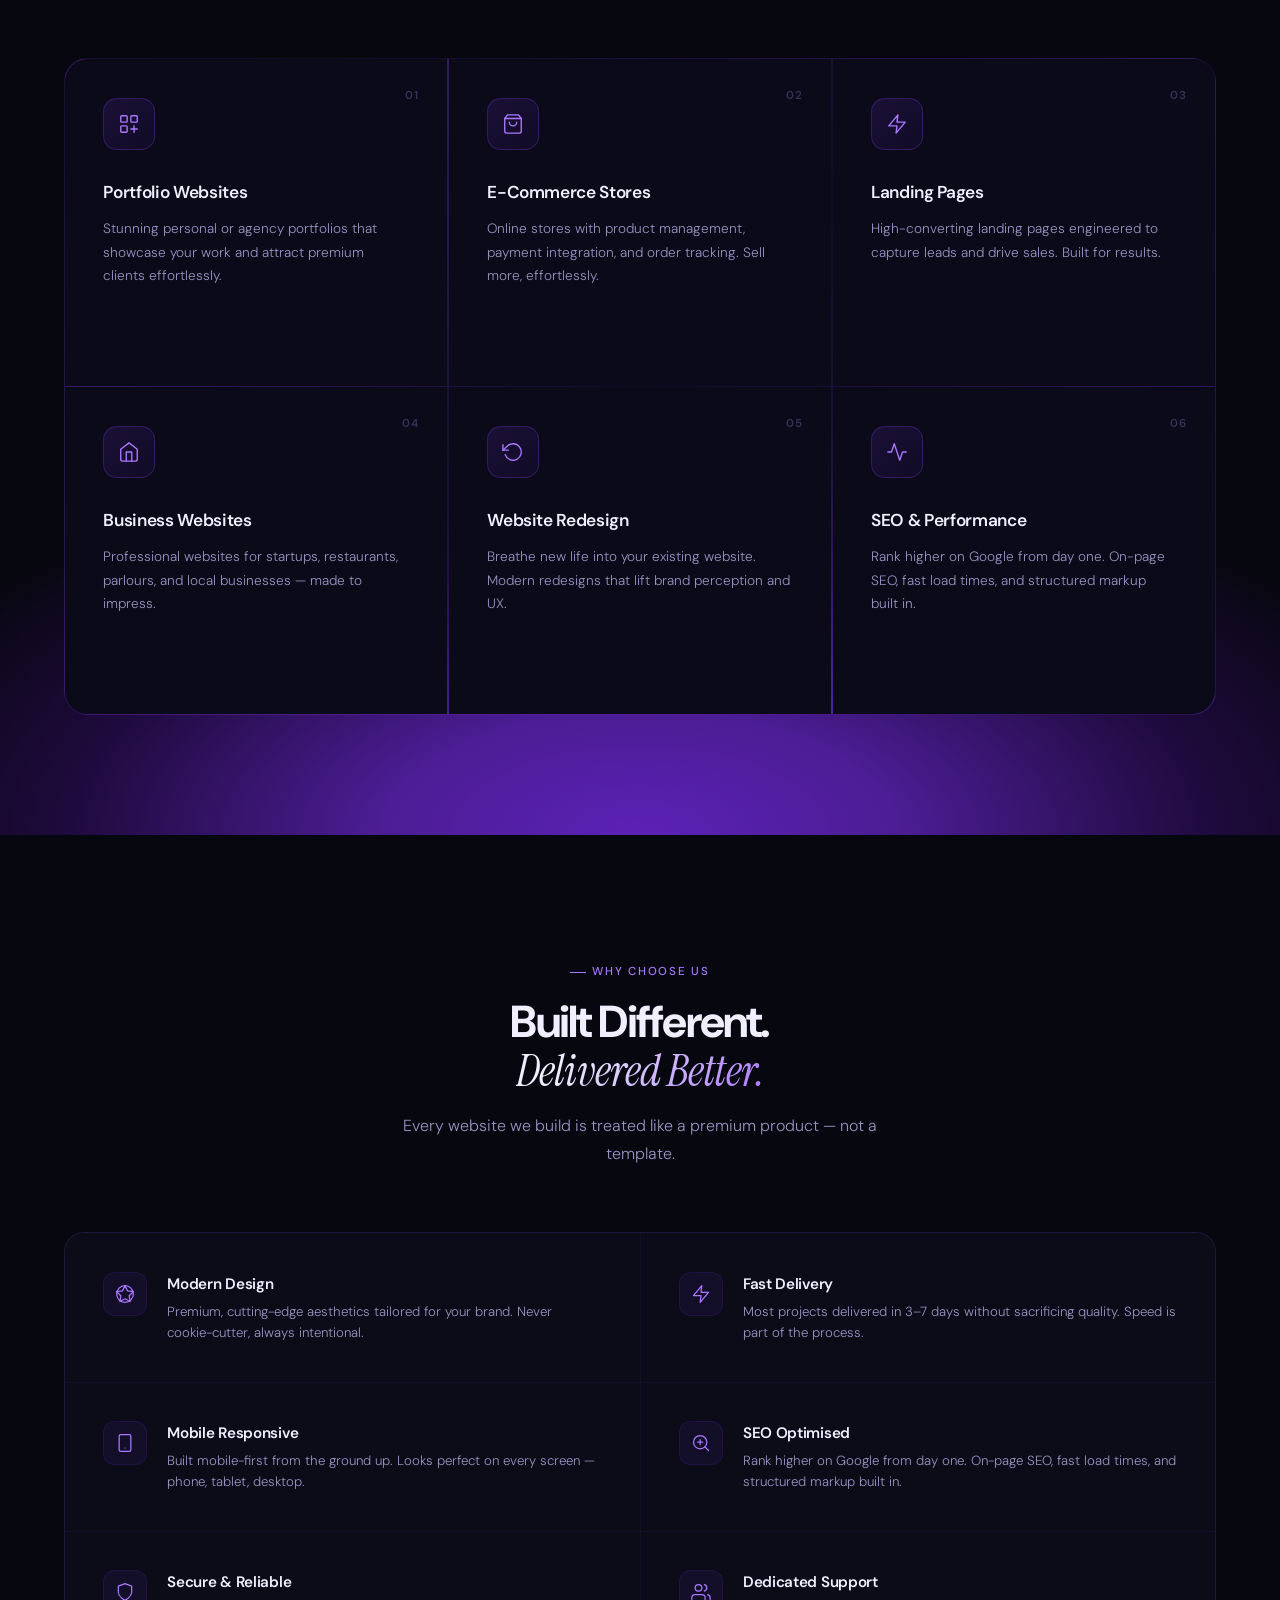
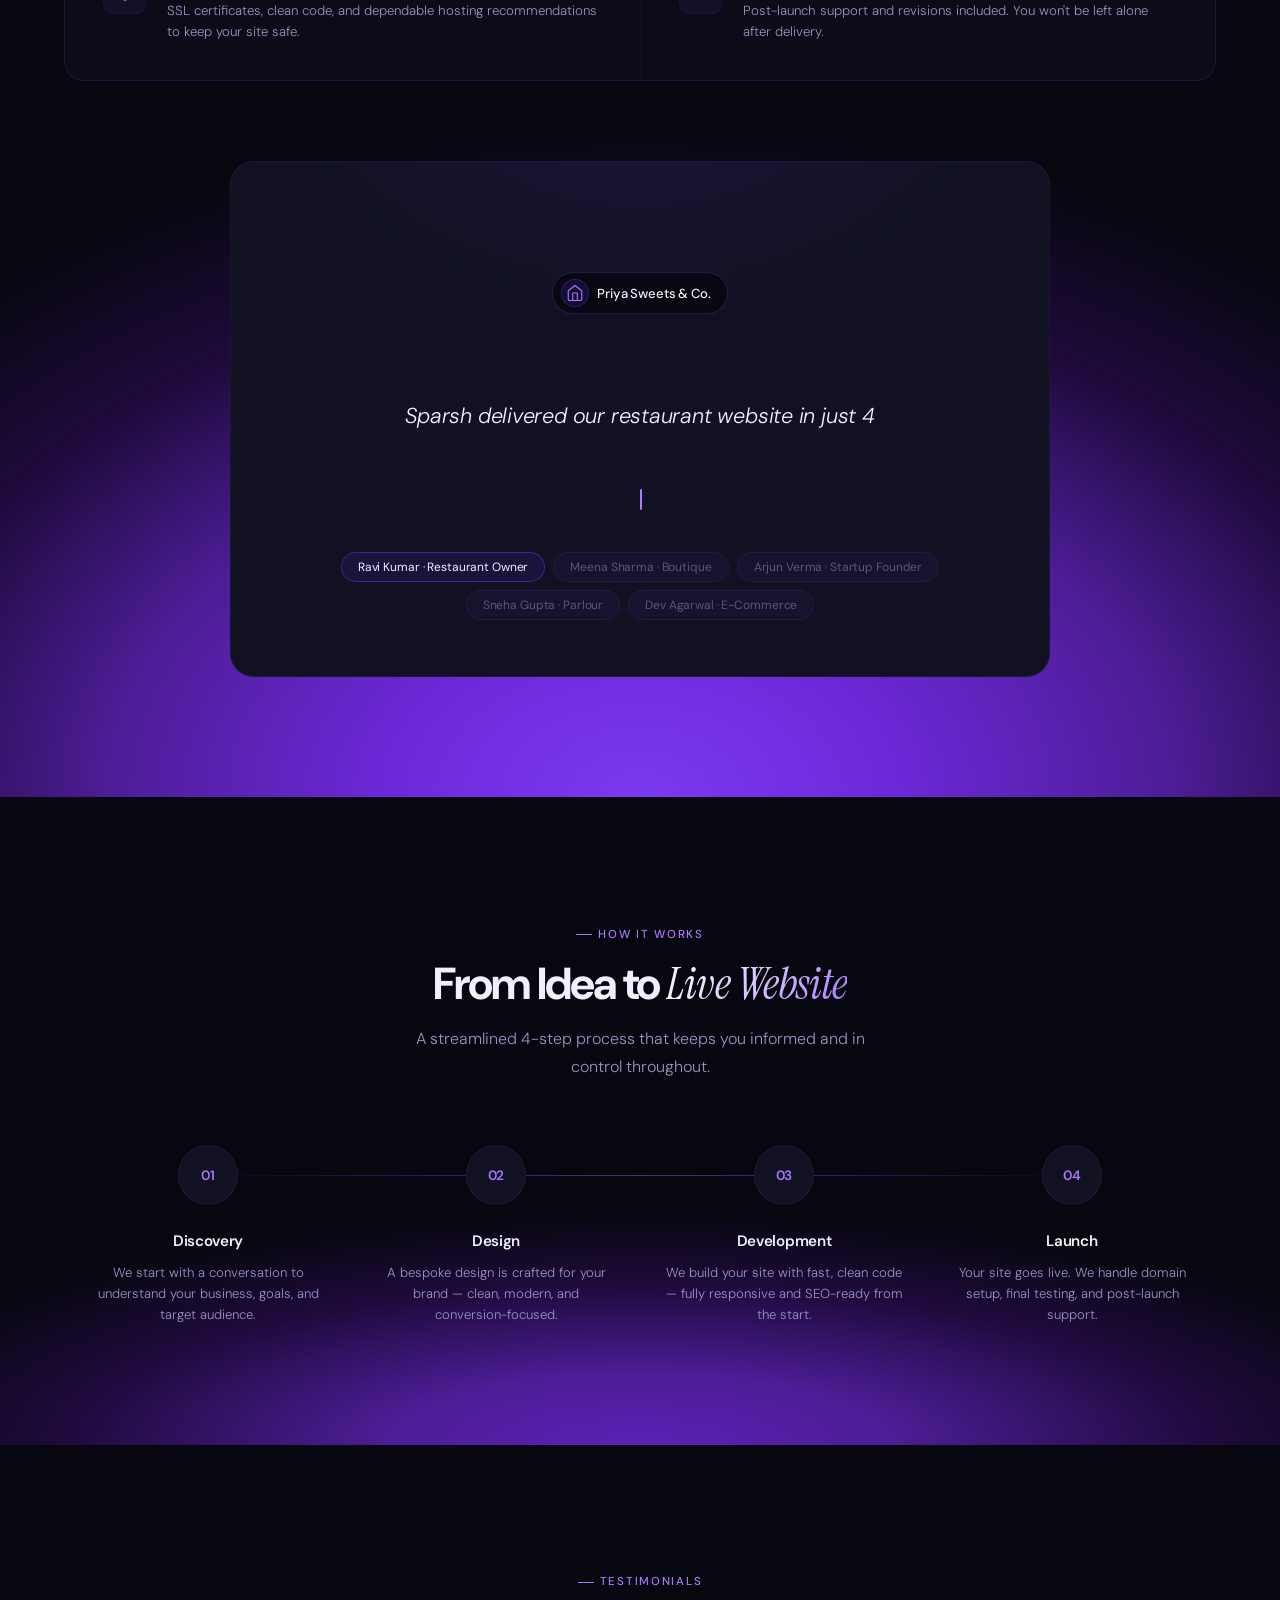
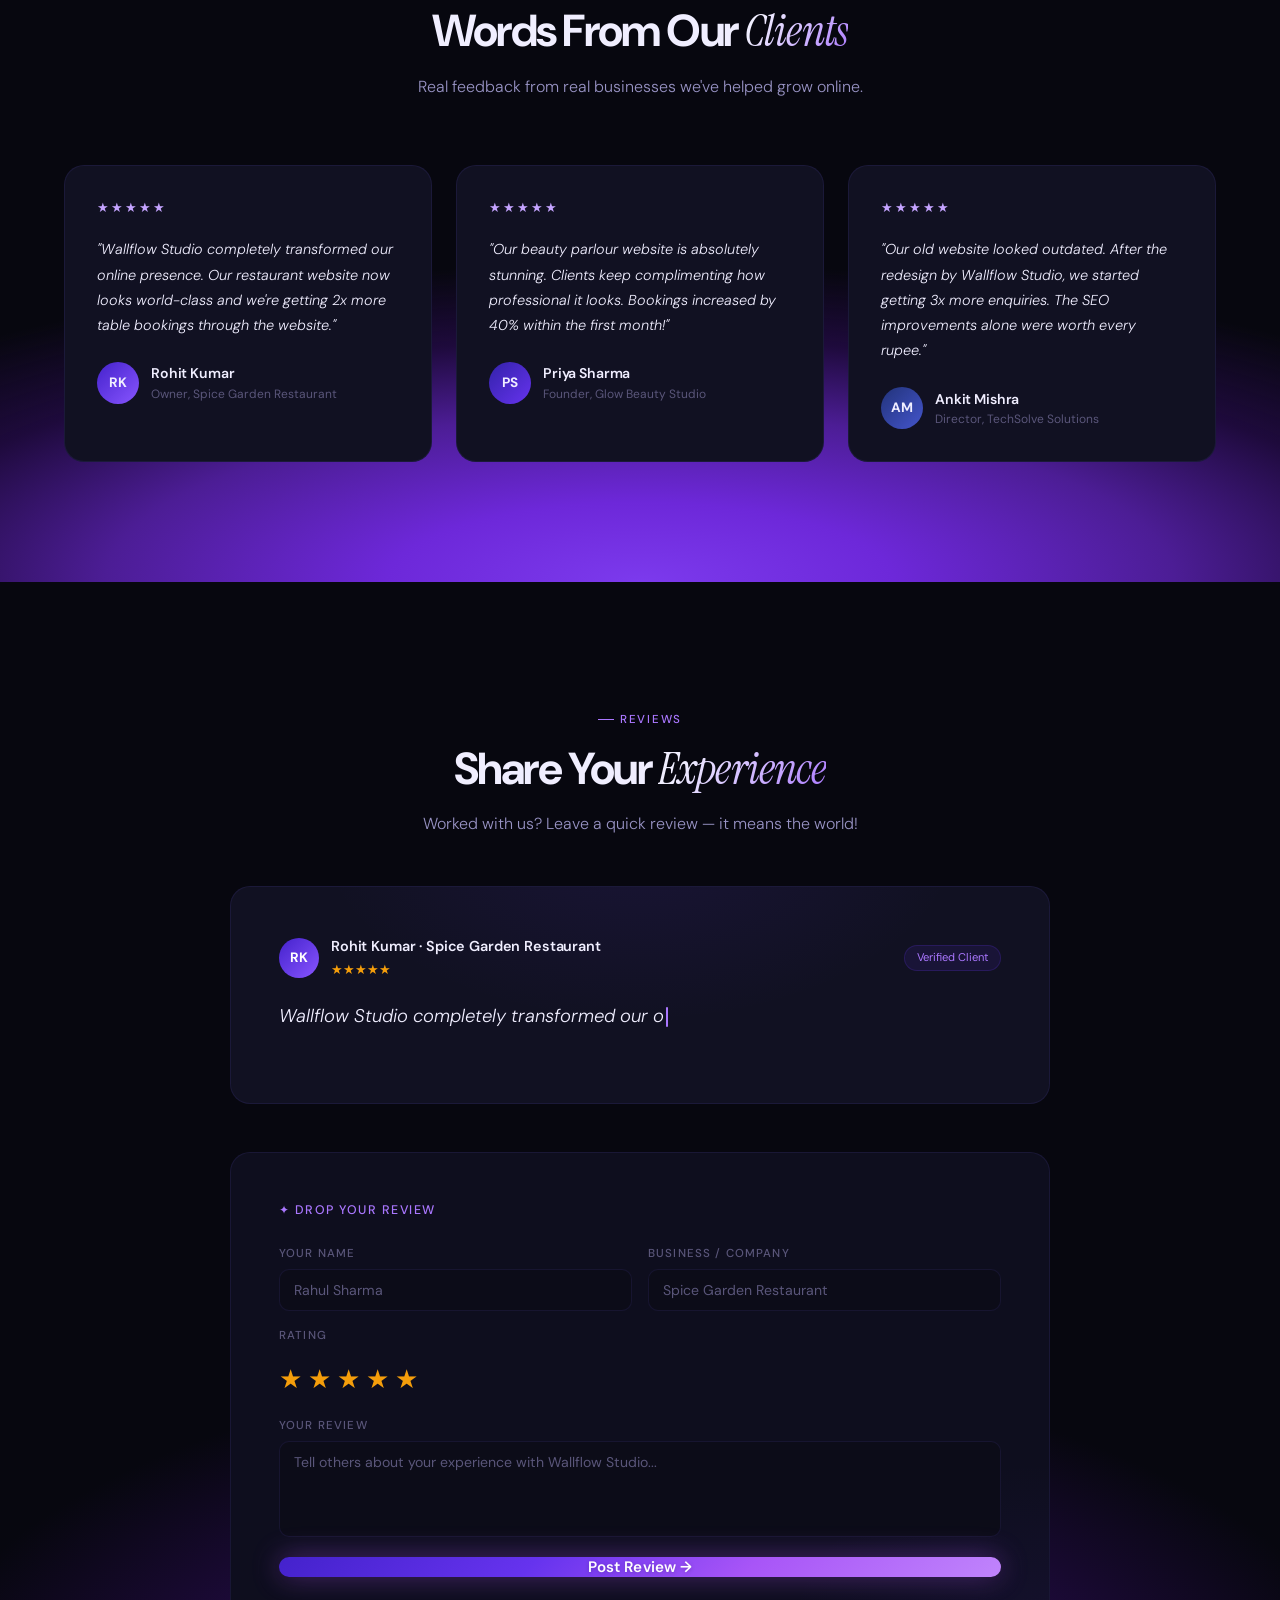
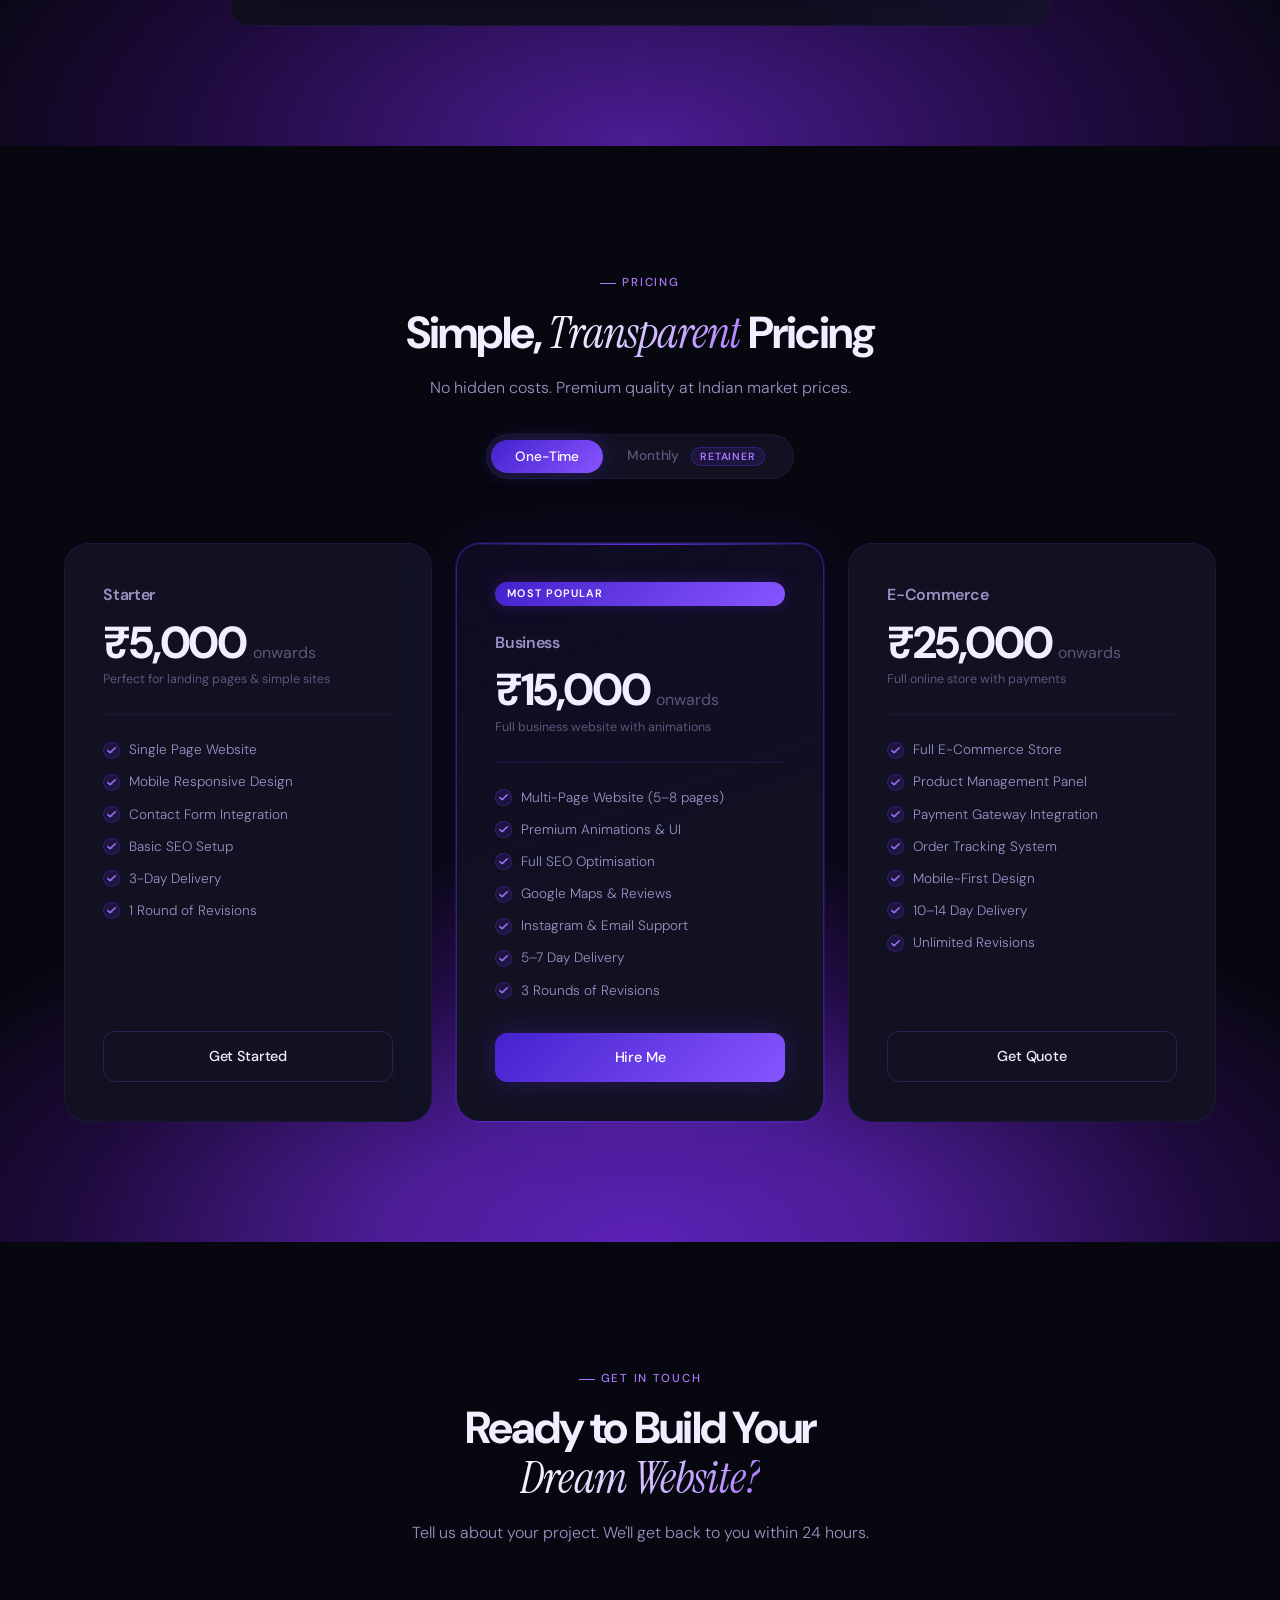
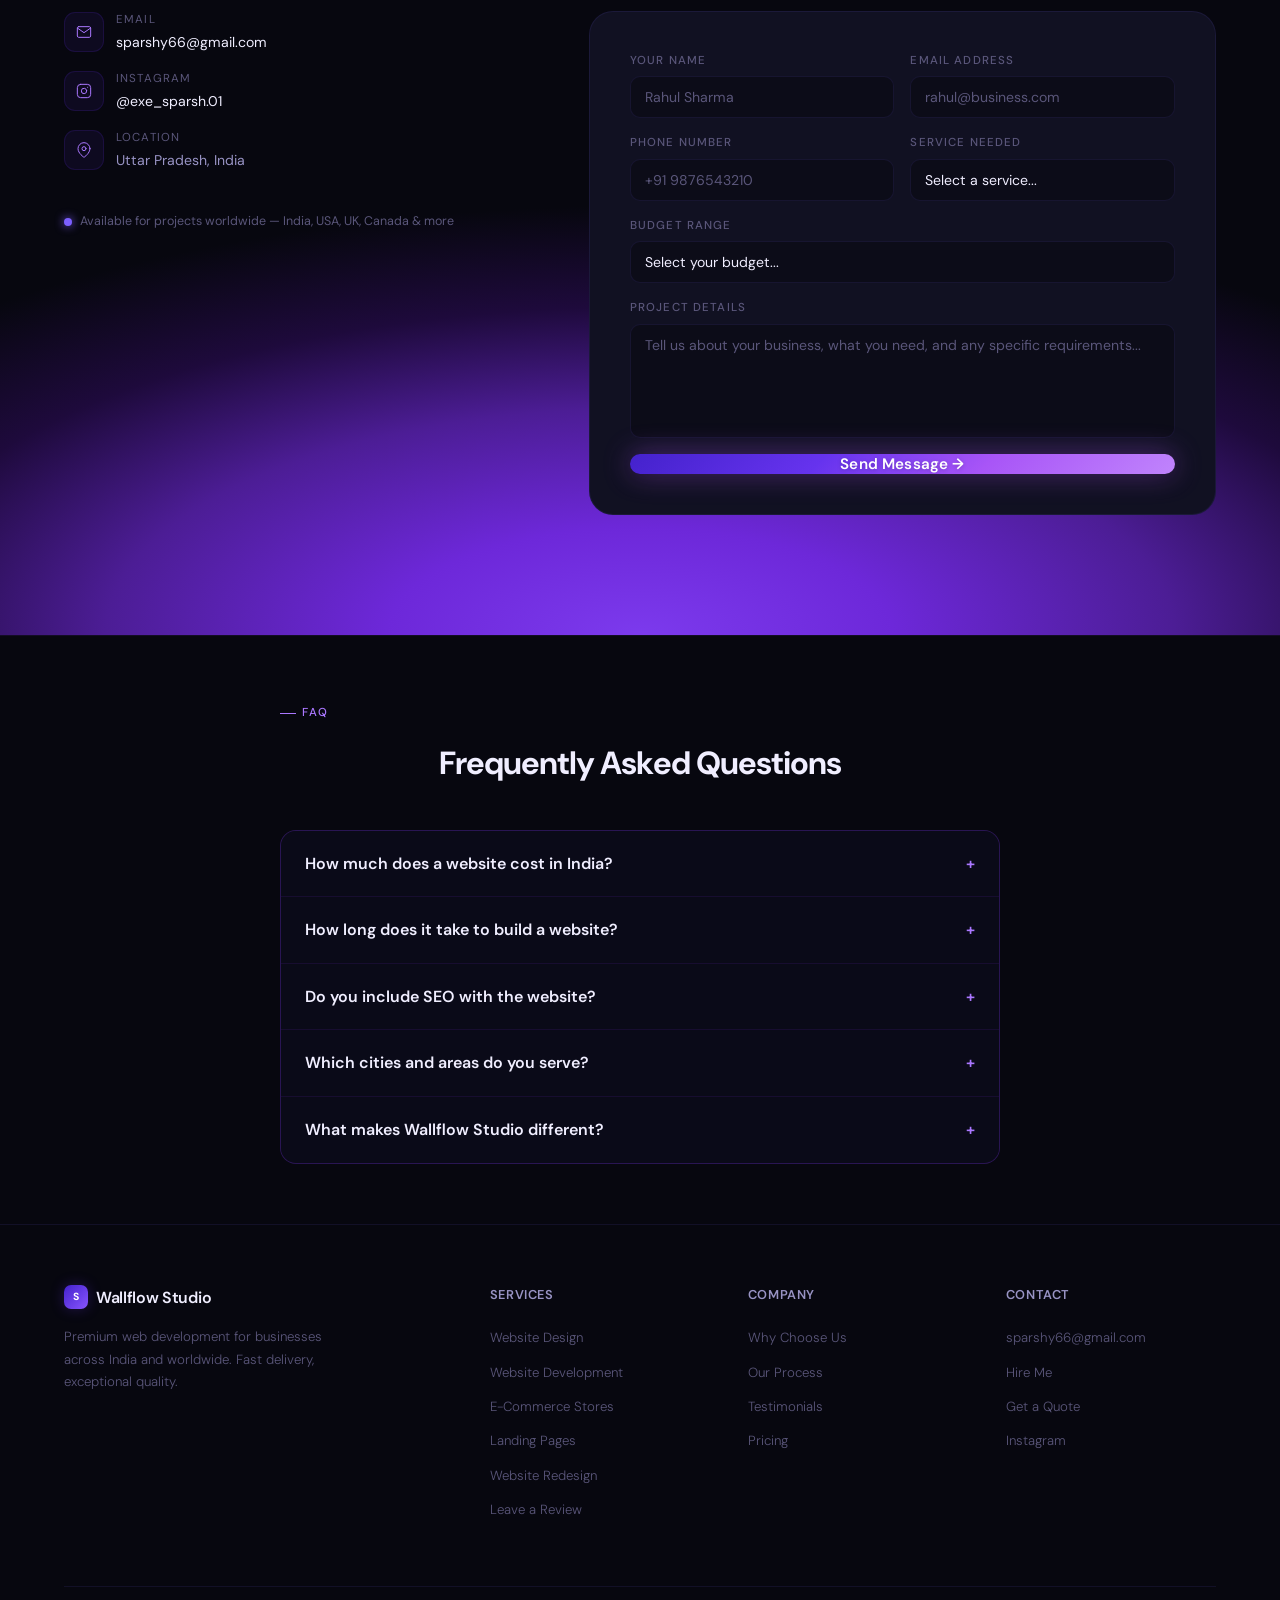
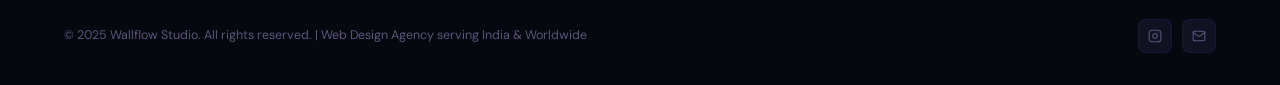
==== commit d963169d: "Rename wallflow-updated_price.html to index.html" ====
--- a/index.html
+++ b/index.html
@@ -152,9 +152,9 @@
     "name": "Web Design Services",
     "itemListElement": [
       {"@type":"Offer","itemOffered":{"@type":"Service","name":"Portfolio Websites","description":"Stunning personal or agency portfolios that showcase your work and attract premium clients."},"price":"5000","priceCurrency":"INR"},
-      {"@type":"Offer","itemOffered":{"@type":"Service","name":"E-Commerce Stores","description":"Online stores with product management, payment integration and order tracking."},"price":"20000","priceCurrency":"INR"},
+      {"@type":"Offer","itemOffered":{"@type":"Service","name":"E-Commerce Stores","description":"Online stores with product management, payment integration and order tracking."},"price":"25000","priceCurrency":"INR"},
       {"@type":"Offer","itemOffered":{"@type":"Service","name":"Landing Pages","description":"High-converting landing pages engineered to capture leads and drive sales."},"price":"5000","priceCurrency":"INR"},
-      {"@type":"Offer","itemOffered":{"@type":"Service","name":"Business Websites","description":"Professional websites for startups, restaurants, parlours and local businesses."},"price":"12000","priceCurrency":"INR"},
+      {"@type":"Offer","itemOffered":{"@type":"Service","name":"Business Websites","description":"Professional websites for startups, restaurants, parlours and local businesses."},"price":"15000","priceCurrency":"INR"},
       {"@type":"Offer","itemOffered":{"@type":"Service","name":"Website Redesign","description":"Modern redesigns that lift brand perception and UX."},"price":"8000","priceCurrency":"INR"},
       {"@type":"Offer","itemOffered":{"@type":"Service","name":"SEO & Performance Optimization","description":"On-page SEO, fast load times and structured markup built in."},"price":"5000","priceCurrency":"INR"}
     ]
@@ -246,7 +246,7 @@
     {
       "@type": "Question",
       "name": "Do you build e-commerce websites in India?",
-      "acceptedAnswer": {"@type": "Answer", "text": "Yes! We build complete e-commerce stores with product management, UPI and card payment gateway integration, order tracking, and mobile-first design. Starting at ₹20,000."}
+      "acceptedAnswer": {"@type": "Answer", "text": "Yes! We build complete e-commerce stores with product management, UPI and card payment gateway integration, order tracking, and mobile-first design. Starting at ₹25,000."}
     }
   ]
 }
@@ -1936,7 +1936,7 @@
       <div class="price-card featured">
         <div class="price-popular">Most Popular</div>
         <div class="price-plan">Business</div>
-        <div class="price-amount">₹12,000 <small>onwards</small></div>
+        <div class="price-amount">₹15,000 <small>onwards</small></div>
         <div class="price-note">Full business website with animations</div>
         <div class="price-divider" style="background:rgba(102,51,238,0.2)"></div>
         <ul class="price-features">
@@ -1952,7 +1952,7 @@
       </div>
       <div class="price-card">
         <div class="price-plan">E-Commerce</div>
-        <div class="price-amount">₹20,000 <small>onwards</small></div>
+        <div class="price-amount">₹25,000 <small>onwards</small></div>
         <div class="price-note">Full online store with payments</div>
         <div class="price-divider"></div>
         <ul class="price-features">
@@ -1990,7 +1990,7 @@
       <div class="price-card featured">
         <div class="price-popular">Best Value</div>
         <div class="price-plan">Growth</div>
-        <div class="price-amount">₹3,000 <small>/mo</small></div>
+        <div class="price-amount">₹5,000 <small>/mo</small></div>
         <div class="price-note">Active management + new features monthly</div>
         <div class="price-divider" style="background:rgba(102,51,238,0.2)"></div>
         <ul class="price-features">
@@ -2006,7 +2006,7 @@
       </div>
       <div class="price-card">
         <div class="price-plan">Agency</div>
-        <div class="price-amount">₹7,000 <small>/mo</small></div>
+        <div class="price-amount">₹10,000 <small>/mo</small></div>
         <div class="price-note">Full-service digital partner for your brand</div>
         <div class="price-divider"></div>
         <ul class="price-features">
@@ -2262,8 +2262,8 @@
   const budget  = (document.getElementById('cf-budget')?.value||'').trim();
   const message = (document.getElementById('cf-message')?.value||'').trim();
 
-  if(!name && !email && !message){
-    alert('Please fill in at least your name, email and project details before sending.');
+  if(!name || !email || !message){
+    alert('Please fill in your name, email and project details before sending.');
     return;
   }
 
@@ -2538,10 +2538,6 @@
 
   // Immediately type the new review in the display
   clearTimeout(lrTypingTimeout);
-  lrIndex = seedReviews.length; // first stored = newest
-  typeReview(0); // show the new one first (index 0 of getAllReviews is still seed[0]; use new direct approach)
-  // Actually show the new review directly
-  clearTimeout(lrTypingTimeout);
   const allNow = getAllReviews();
   const newIdx = allNow.findIndex(r => r.text === text && r.name === name);
   if(newIdx !== -1){ lrIndex = newIdx; typeReview(newIdx); }
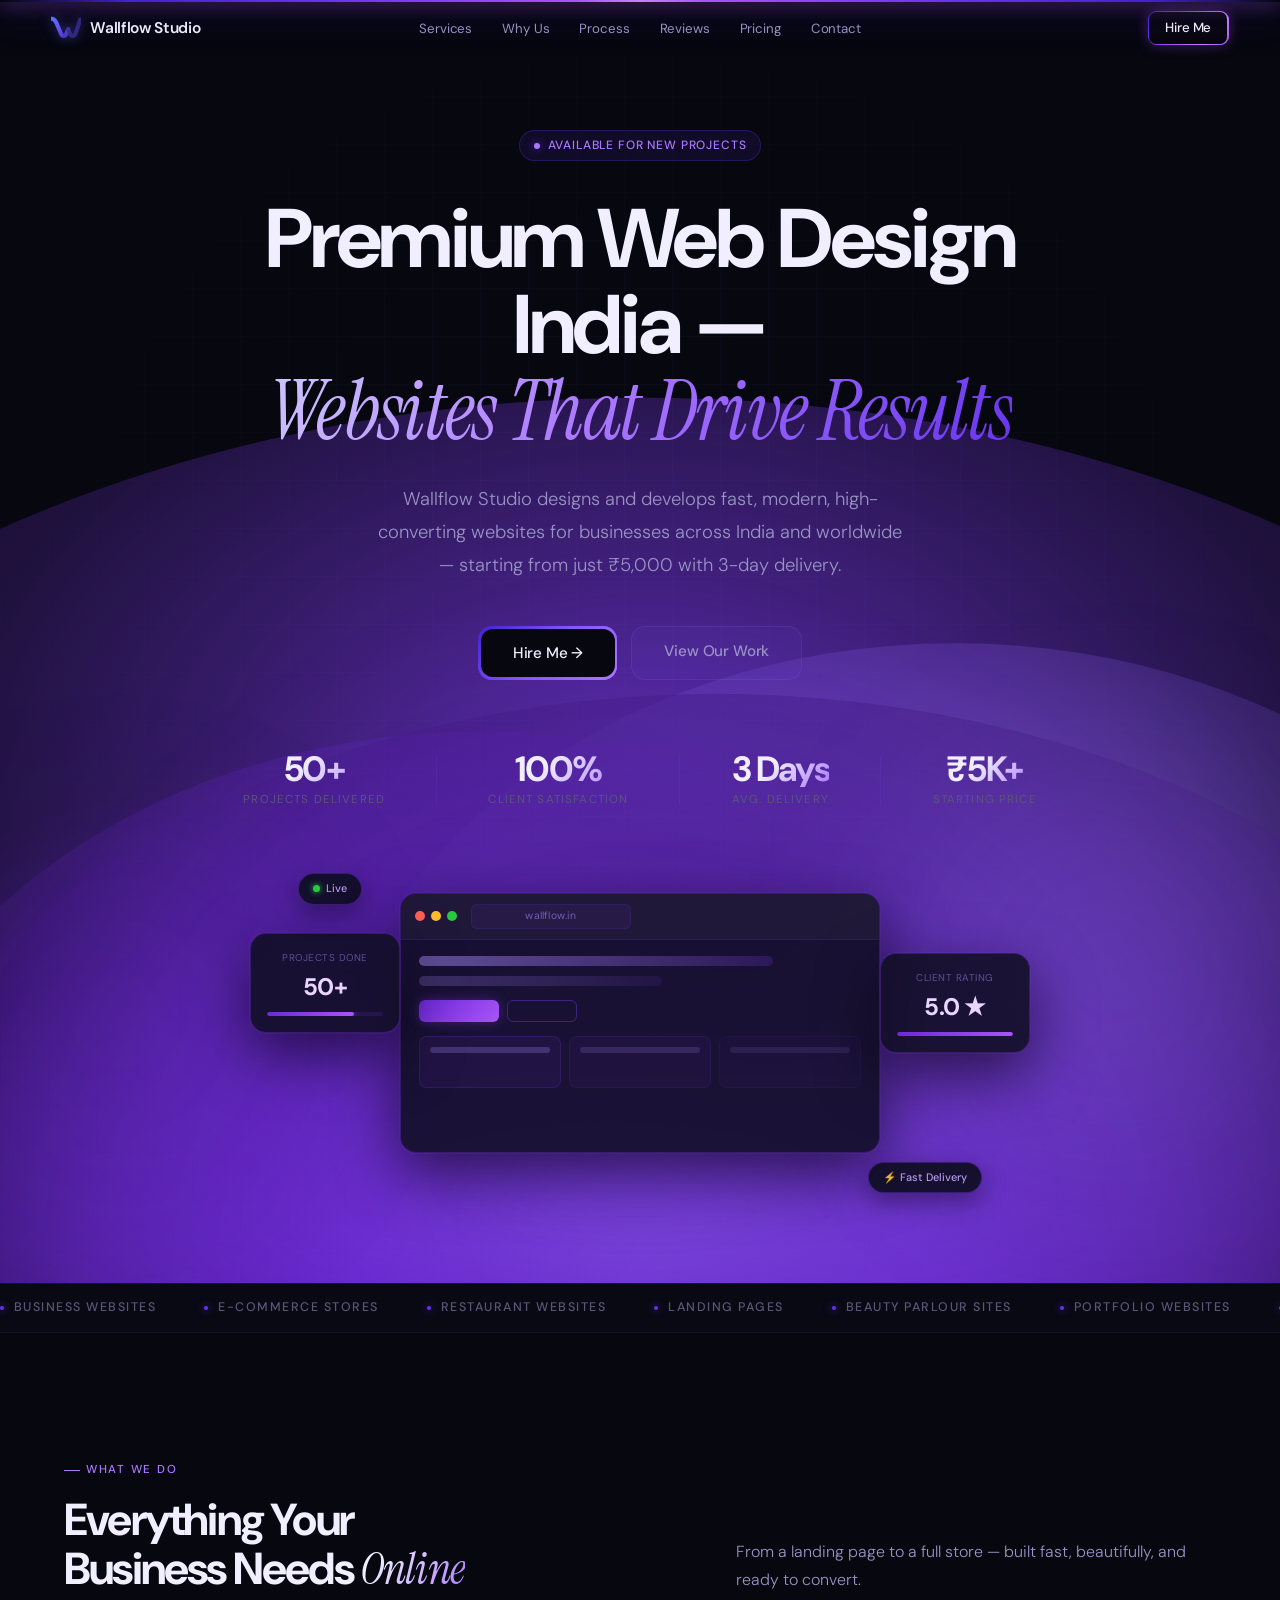
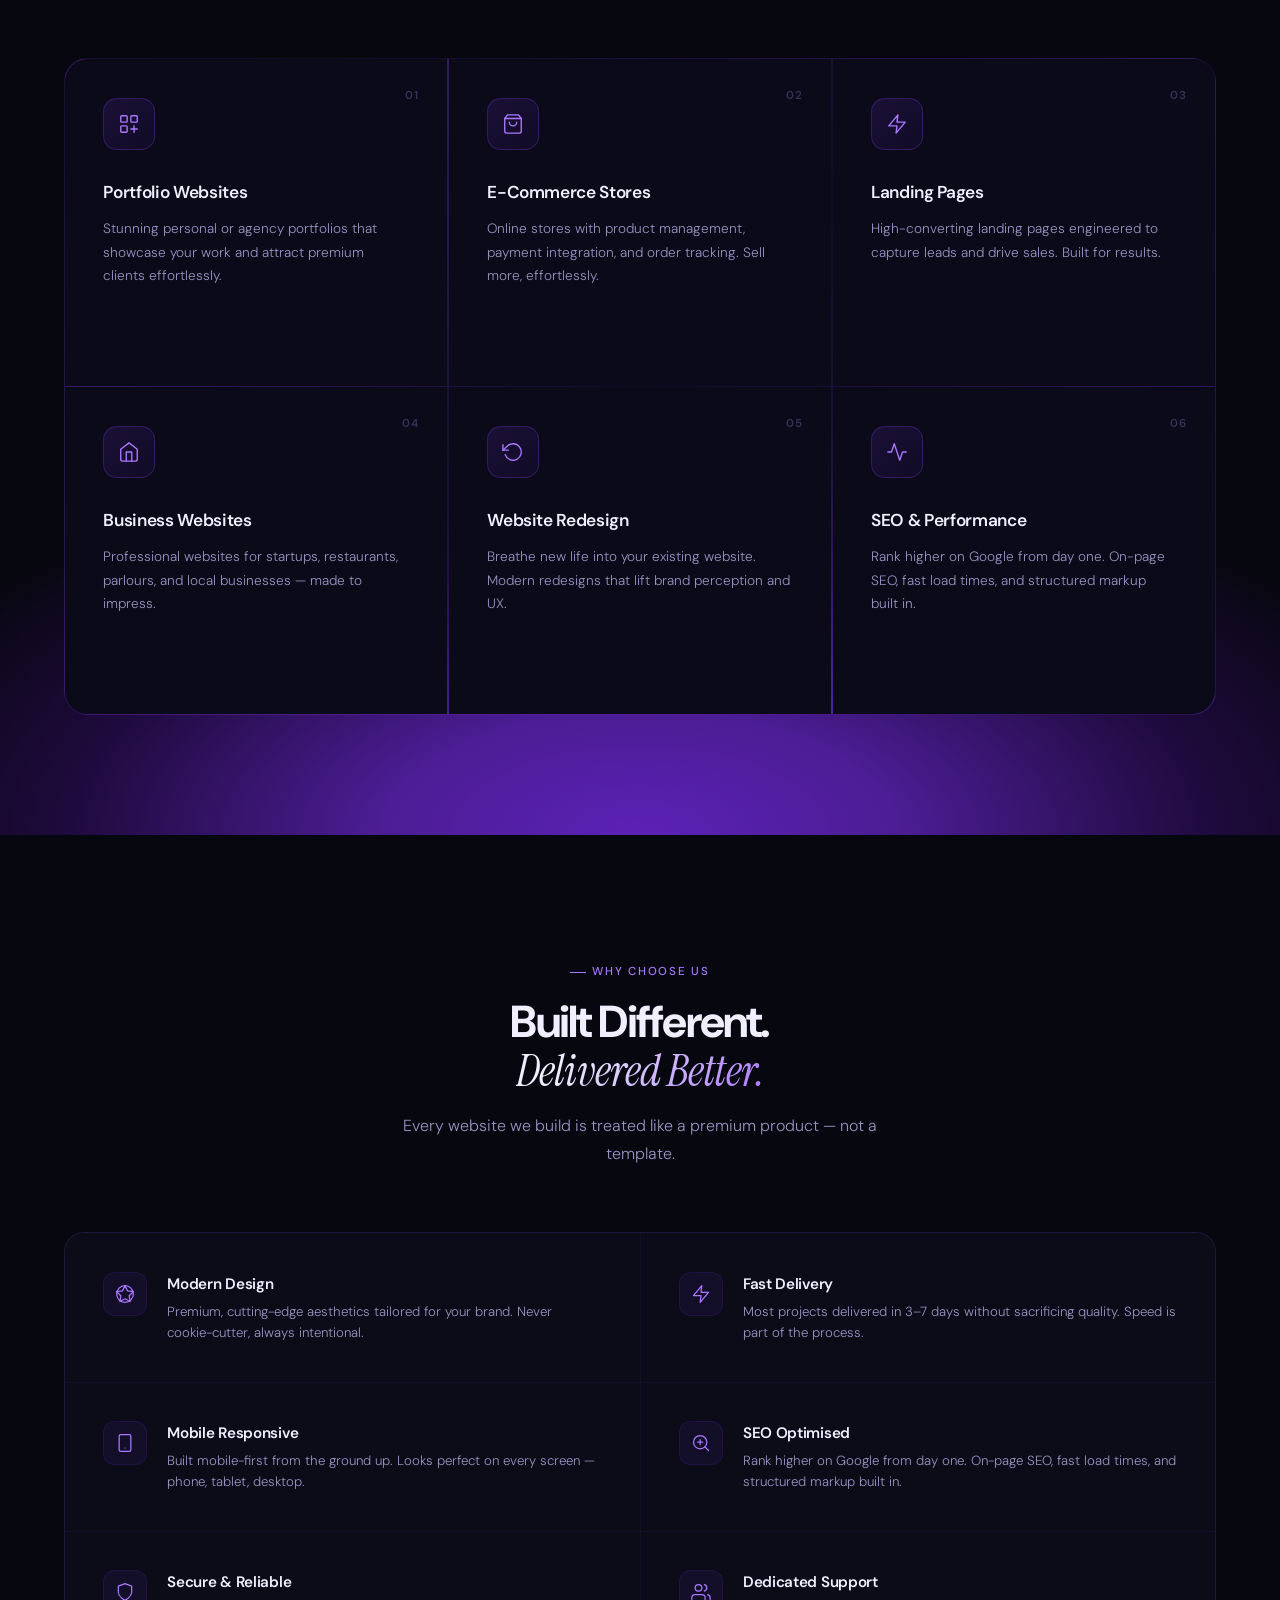
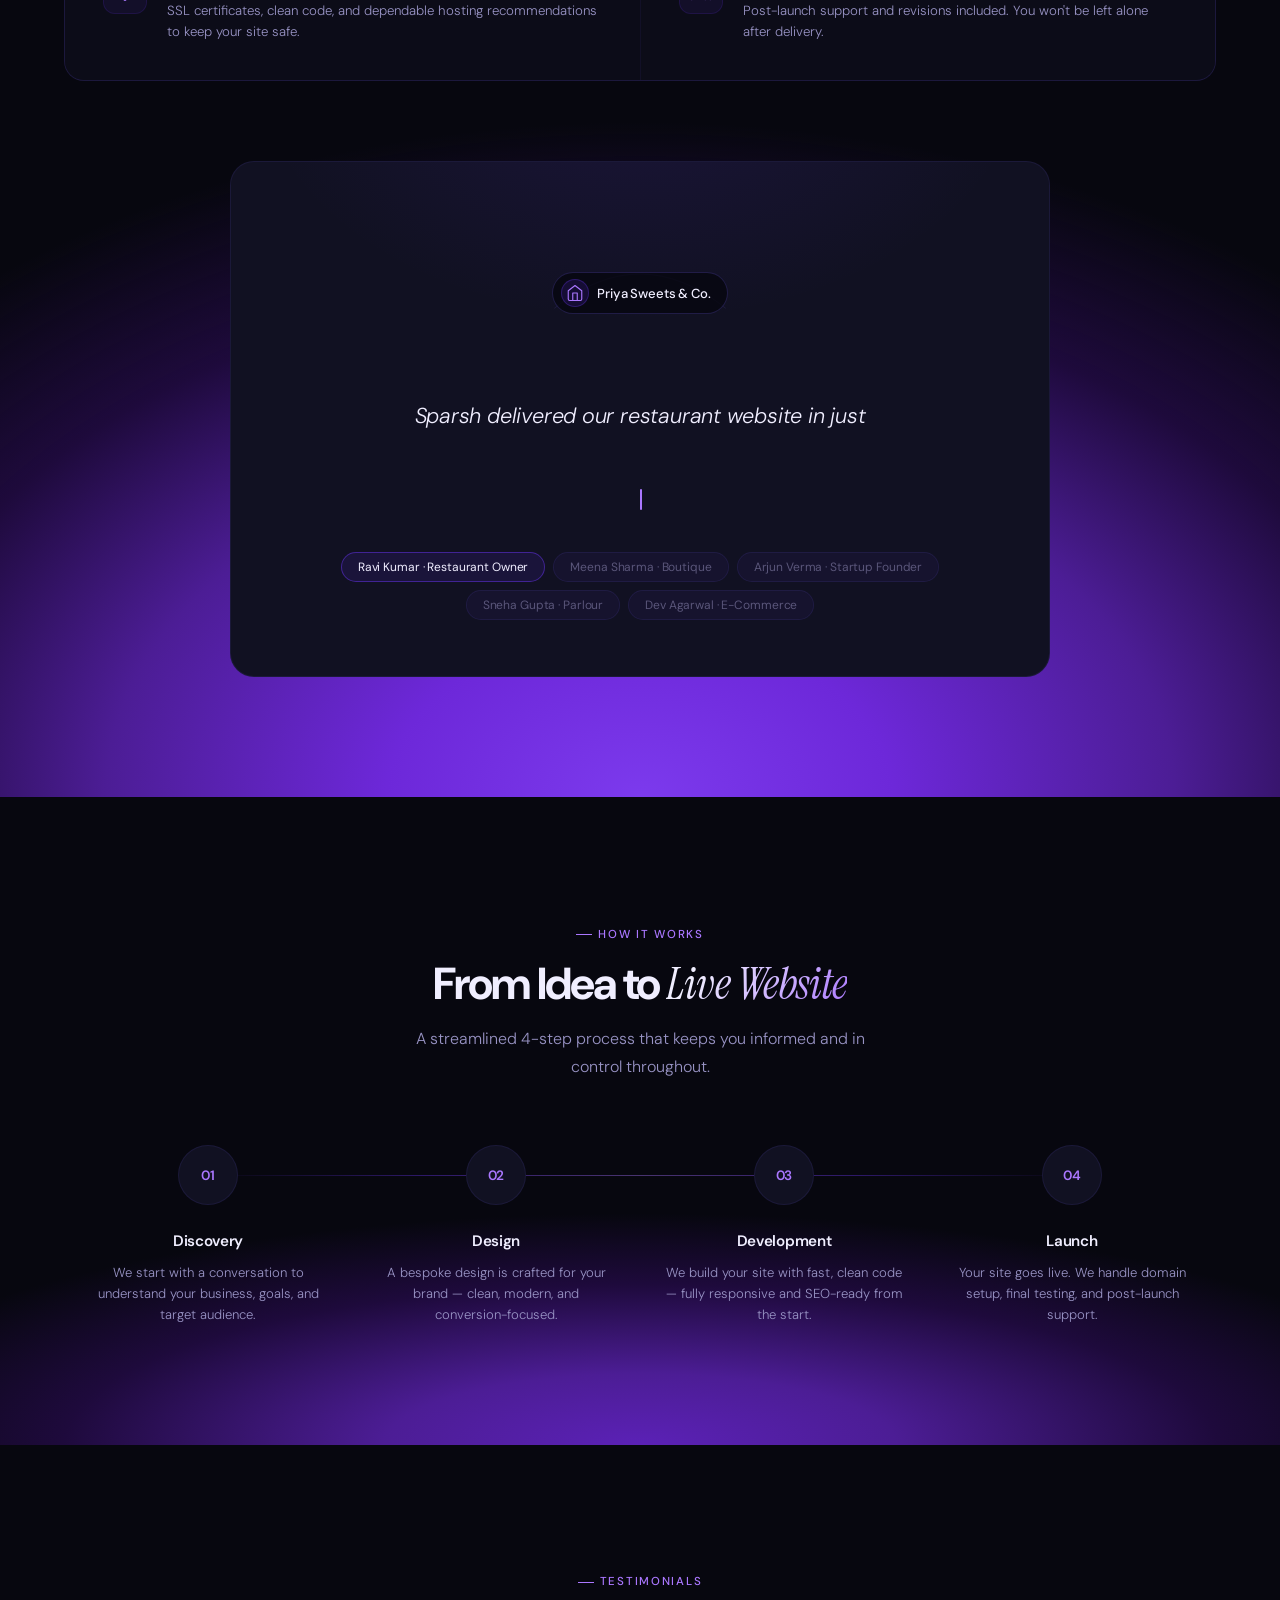
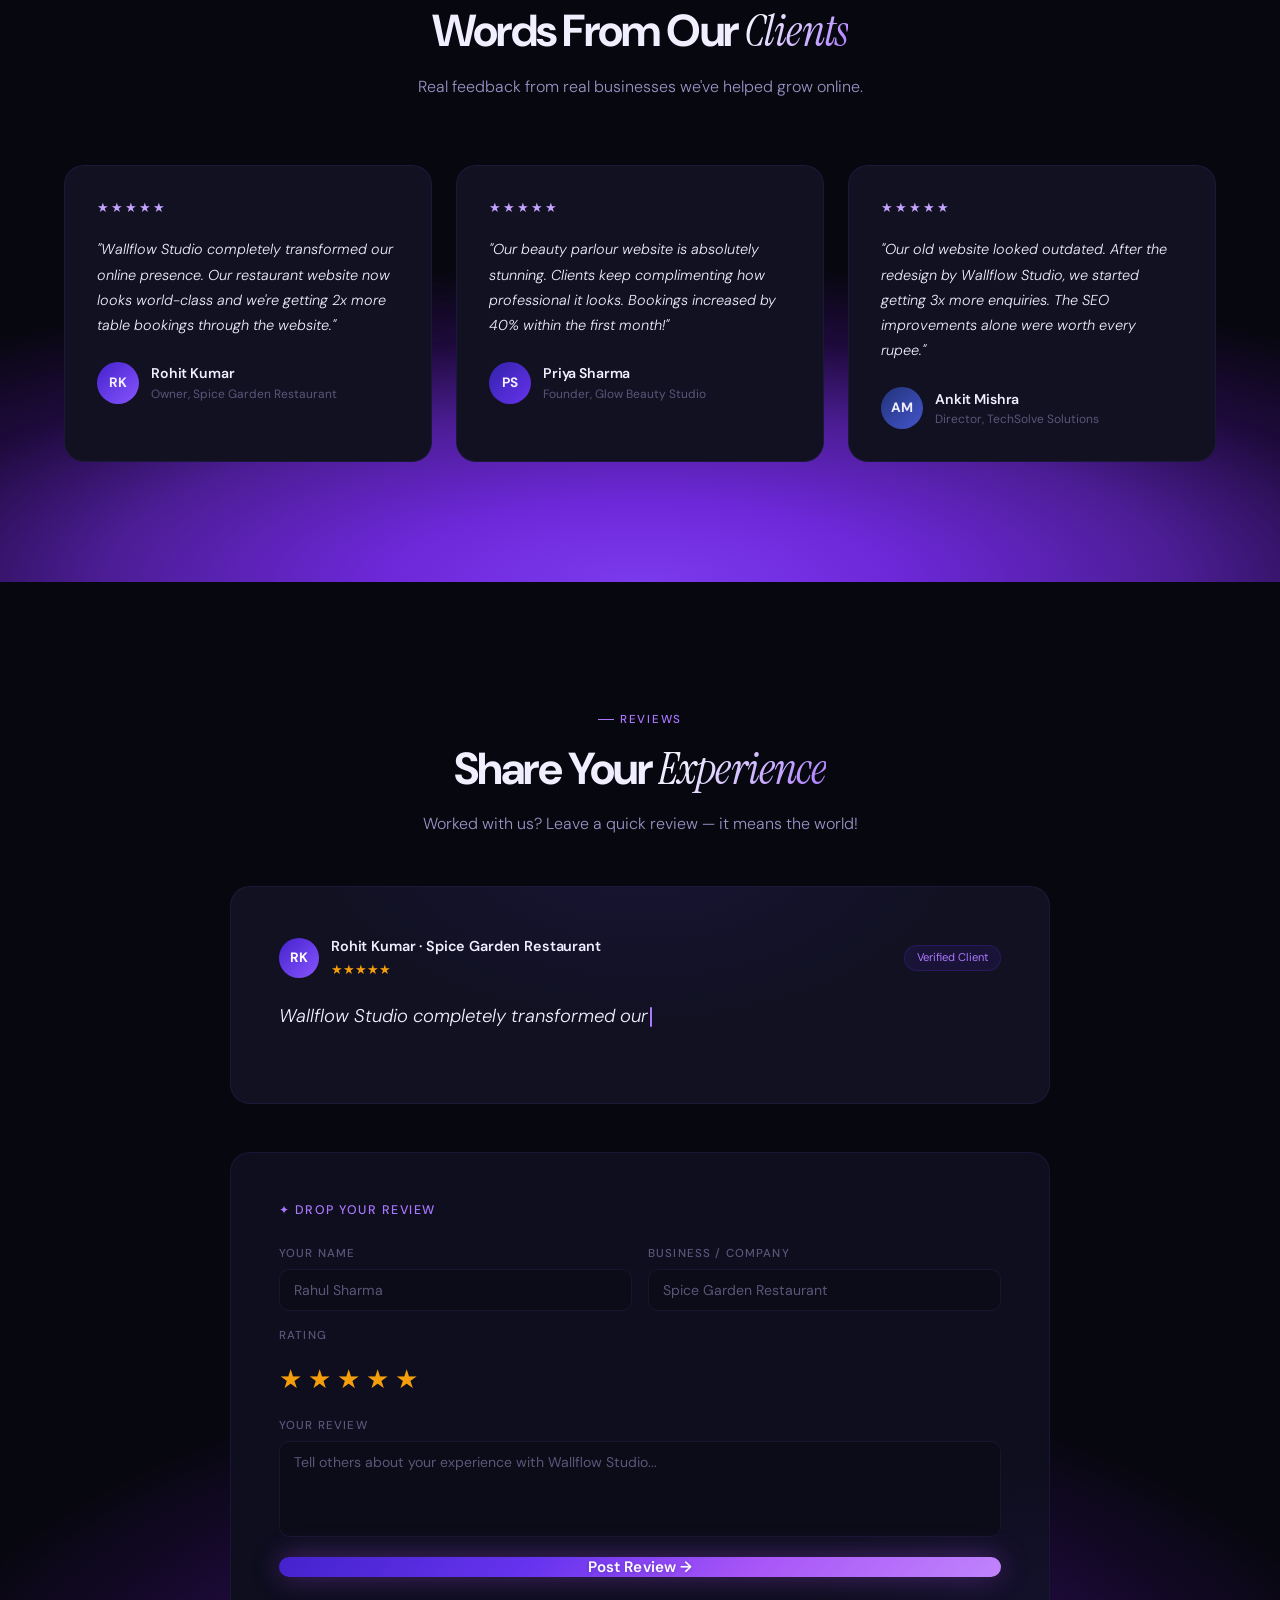
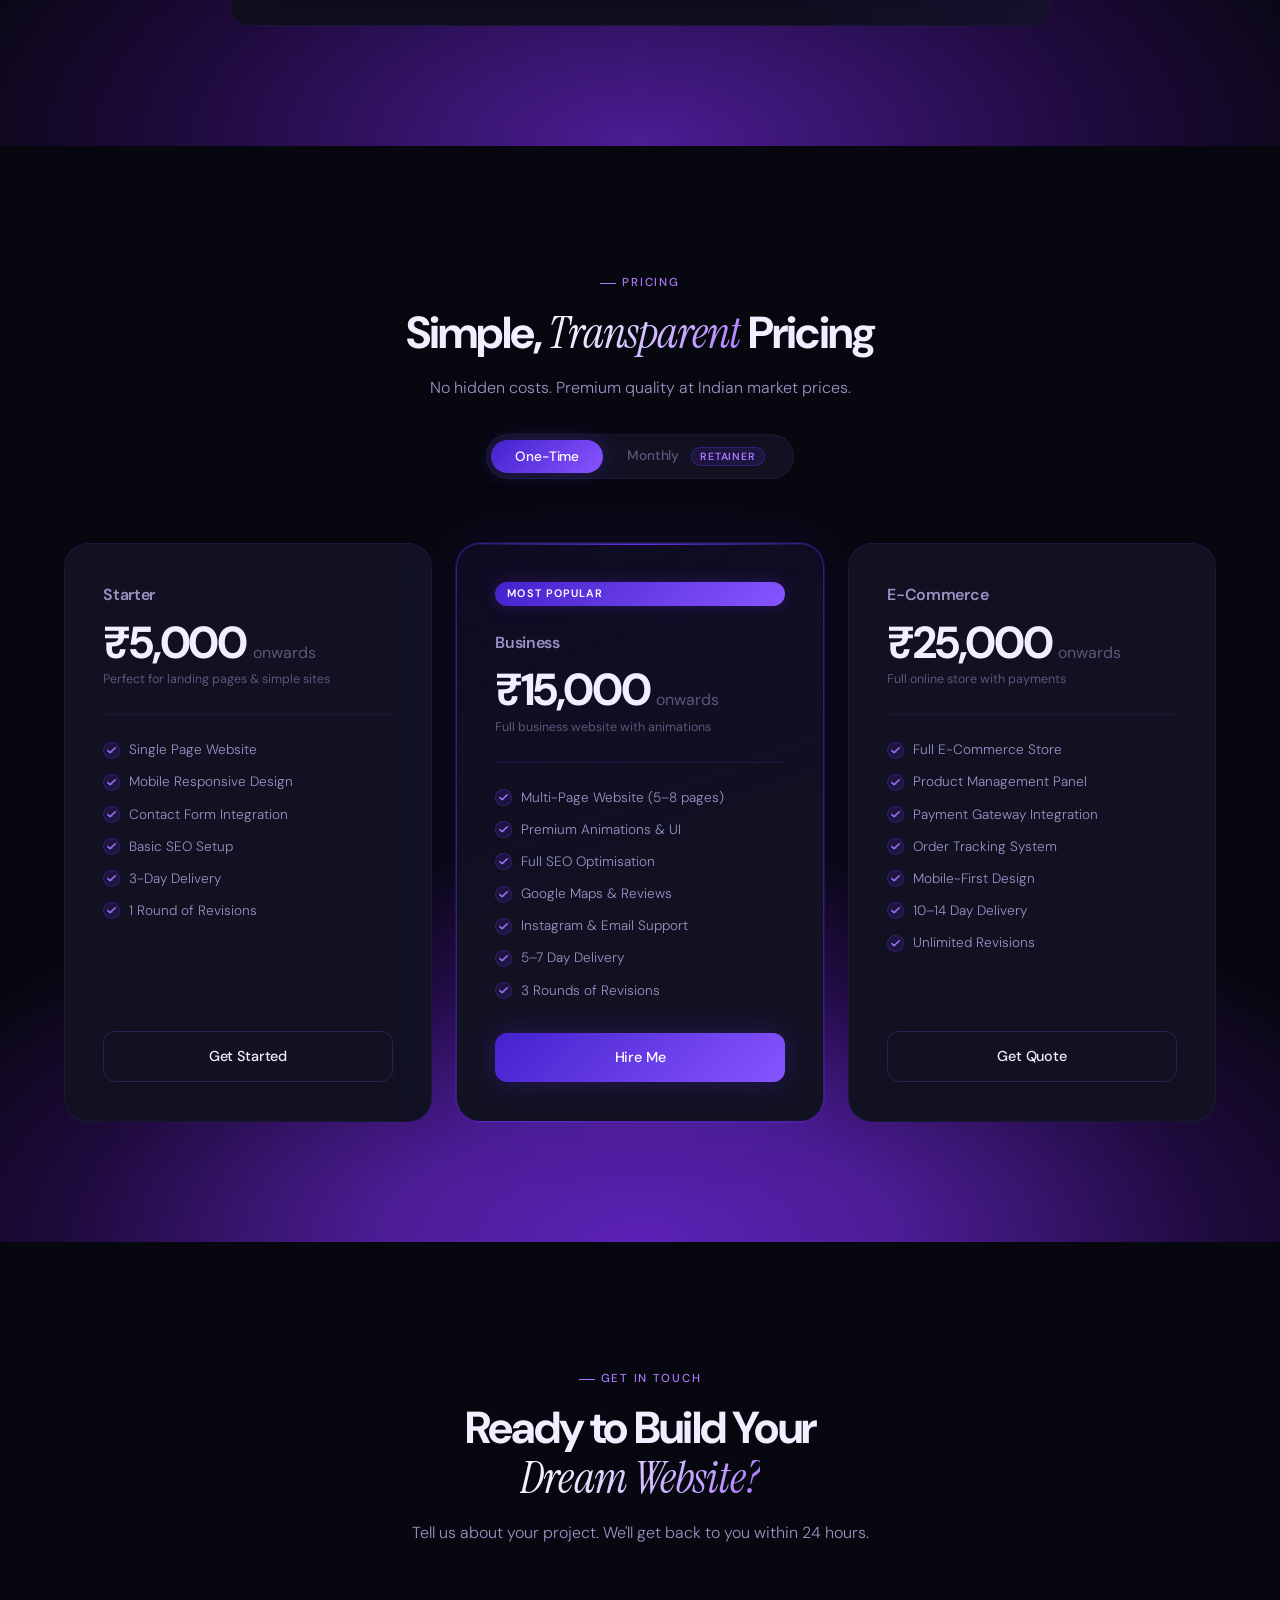
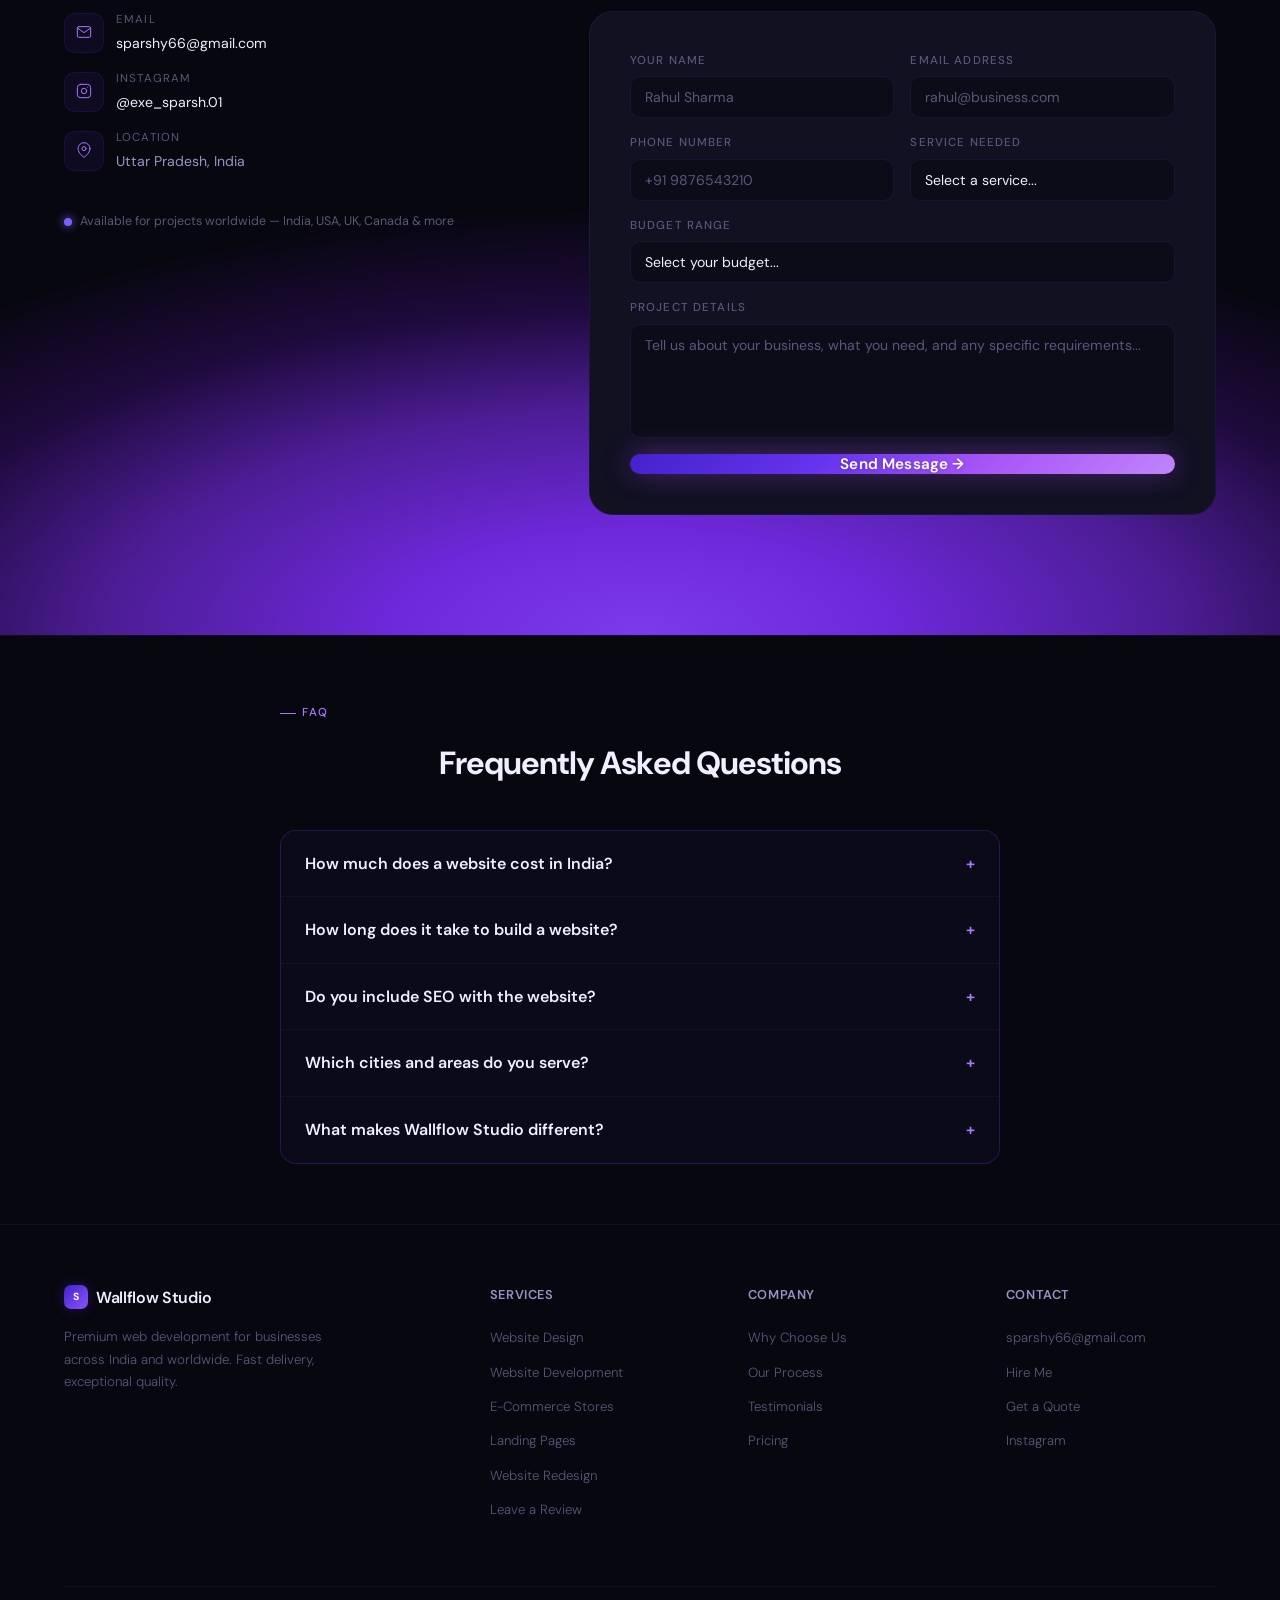
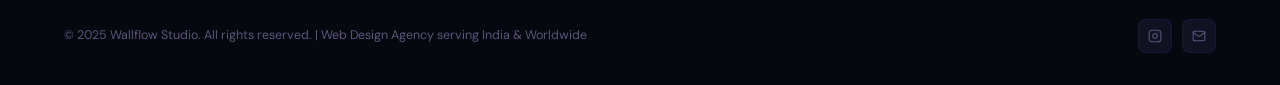
==== commit 88cc45c9: "Integrate Google Analytics tracking script Added Google Analytics tracking code to the HTML file." ====
--- a/index.html
+++ b/index.html
@@ -3,6 +3,15 @@
 <head>
 <meta charset="UTF-8">
 <meta name="viewport" content="width=device-width, initial-scale=1.0">
+  <!-- Google Analytics -->
+<script async src="https://www.googletagmanager.com/gtag/js?id=G-SVXJJ1FFN3"></script>
+<script>
+window.dataLayer = window.dataLayer || [];
+function gtag(){dataLayer.push(arguments);}
+gtag('js', new Date());
+
+gtag('config', 'G-SVXJJ1FFN3');
+</script>
 
 <!-- robots.txt reminder: ensure /robots.txt exists on server allowing all crawlers -->
 <!-- sitemap.xml reminder: ensure /sitemap.xml exists on server -->
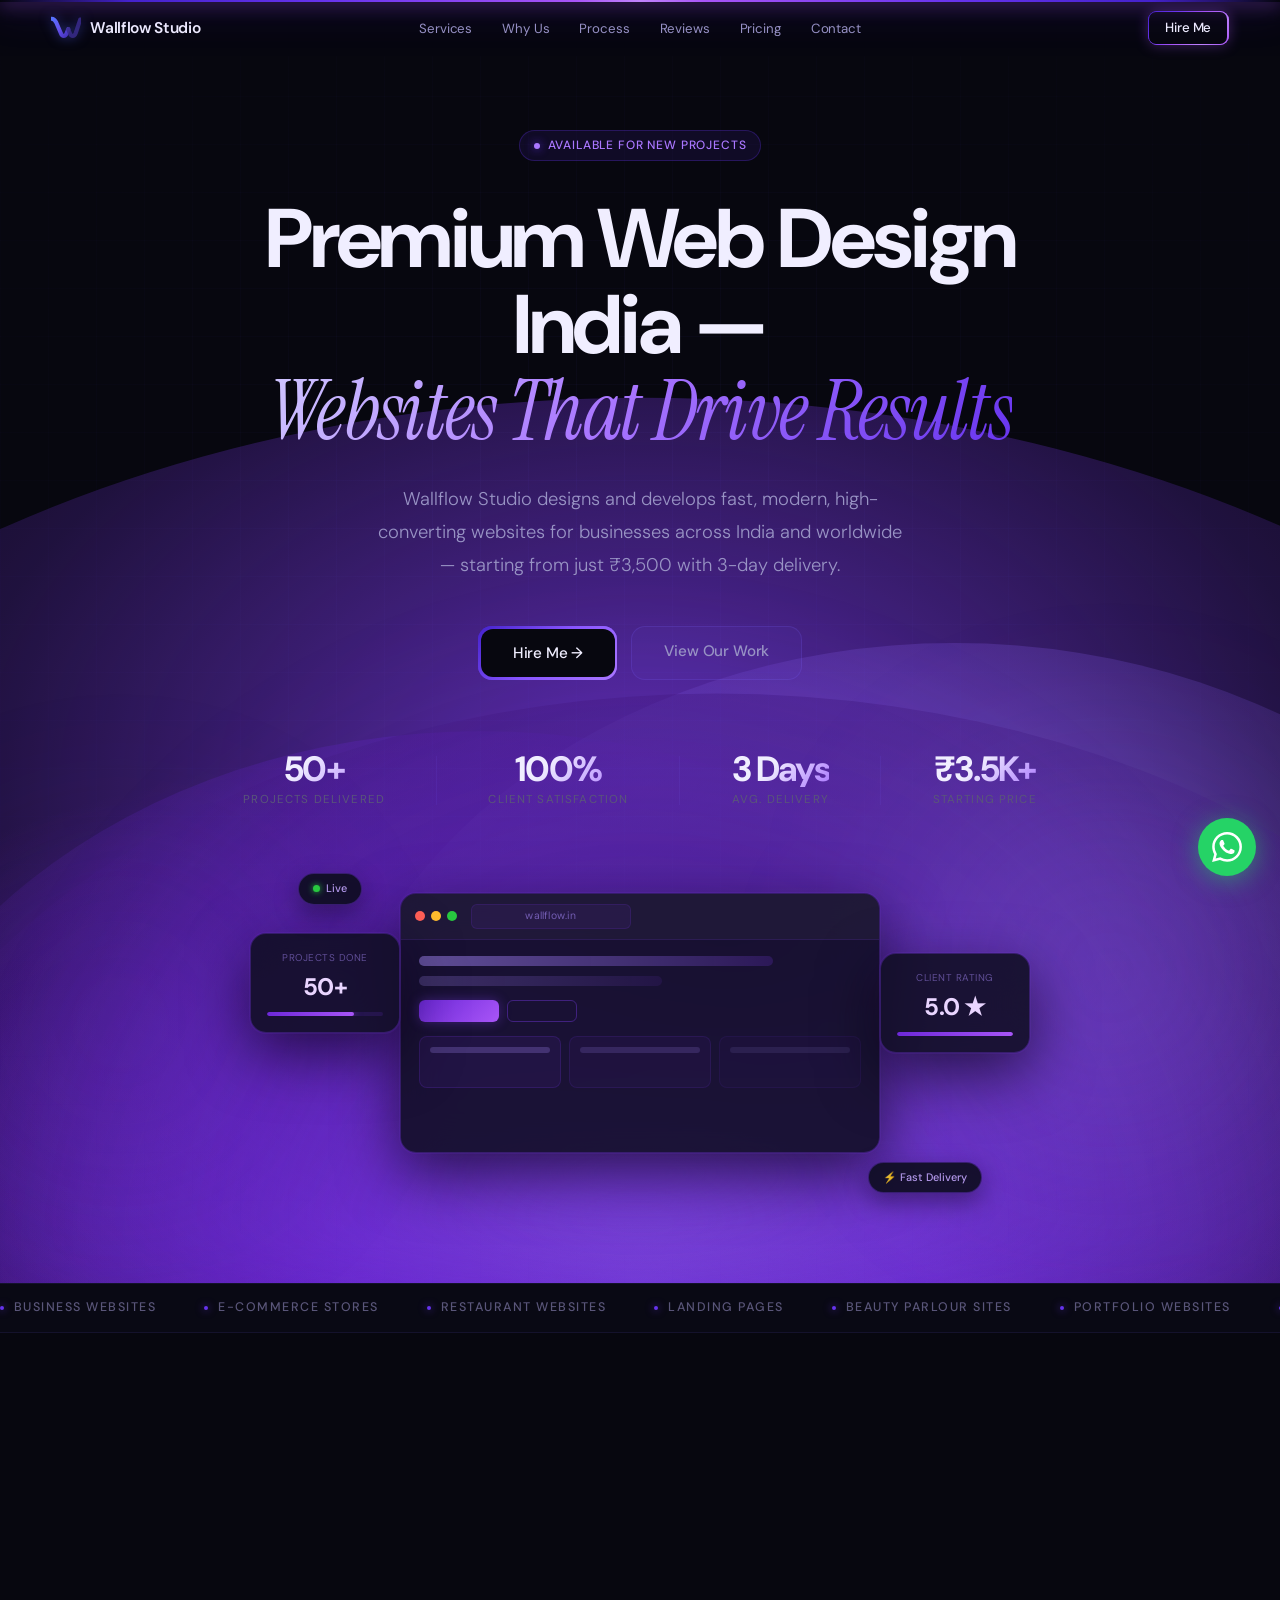
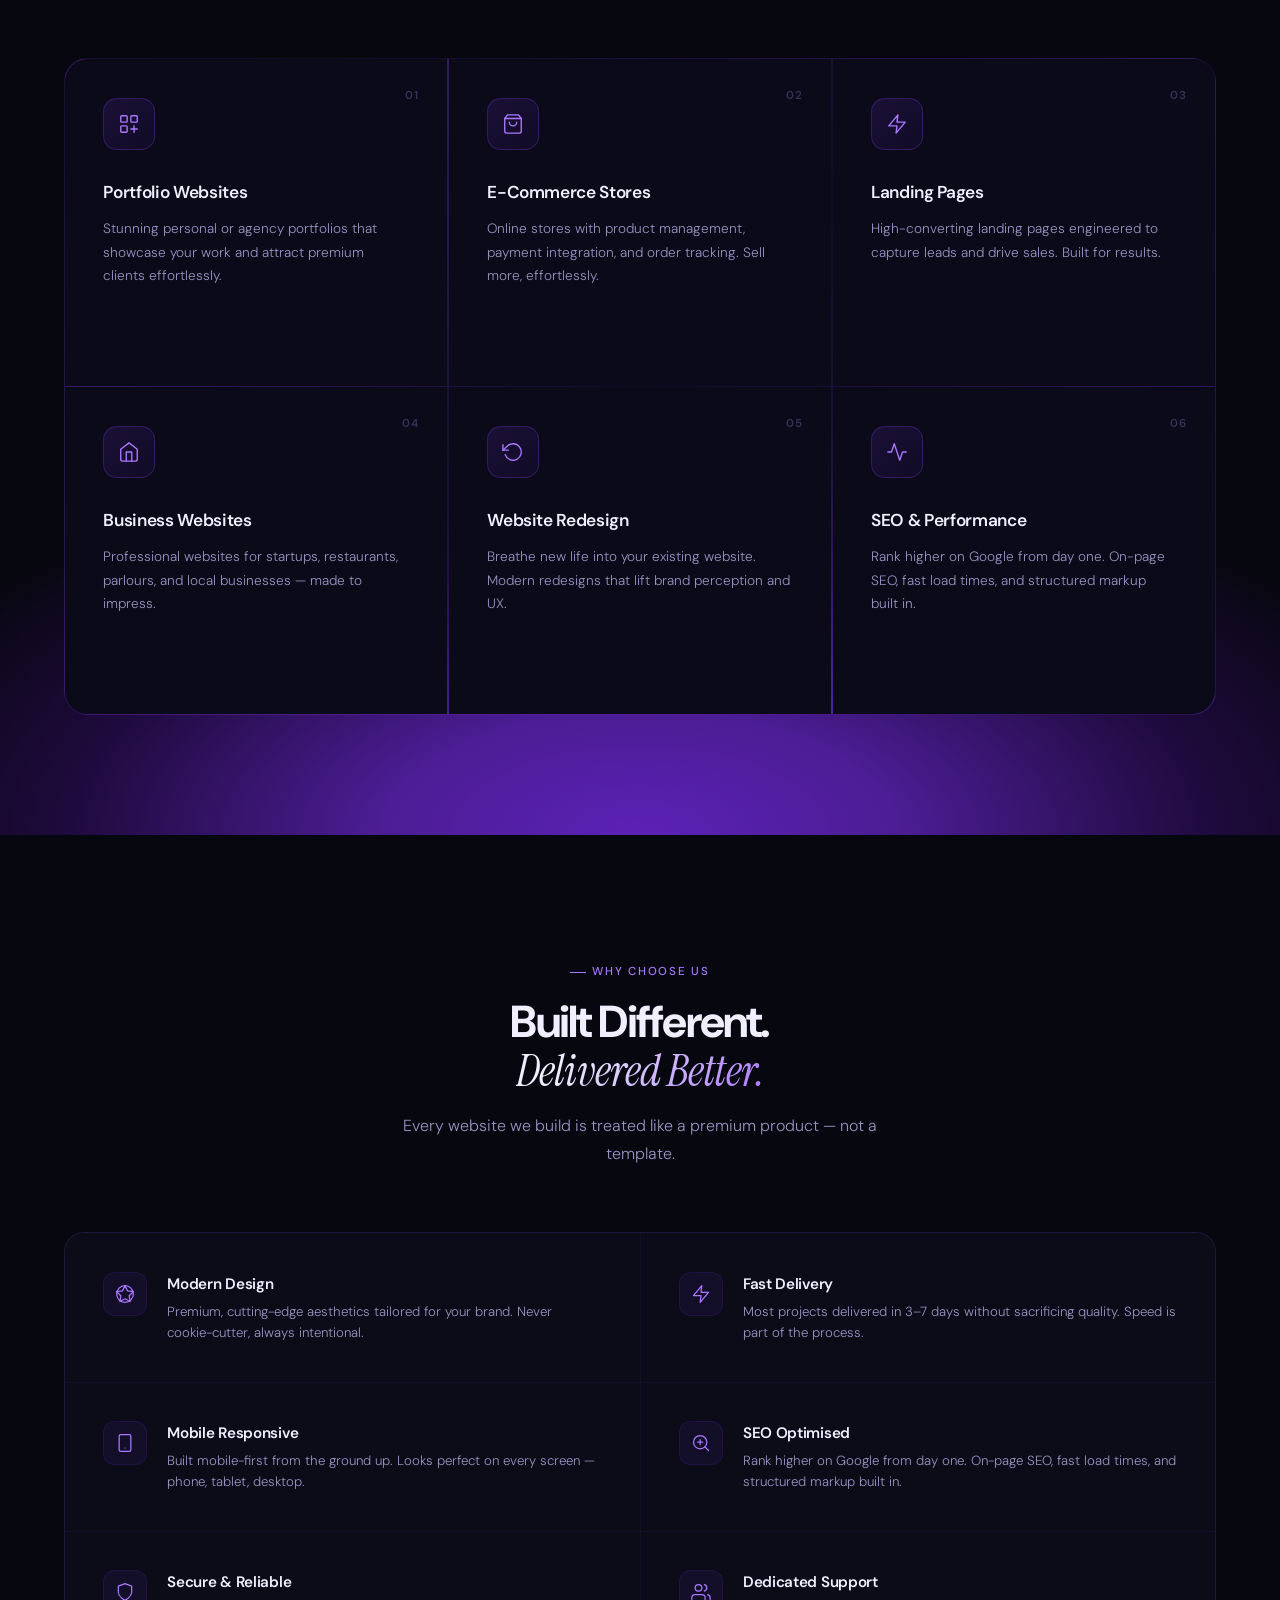
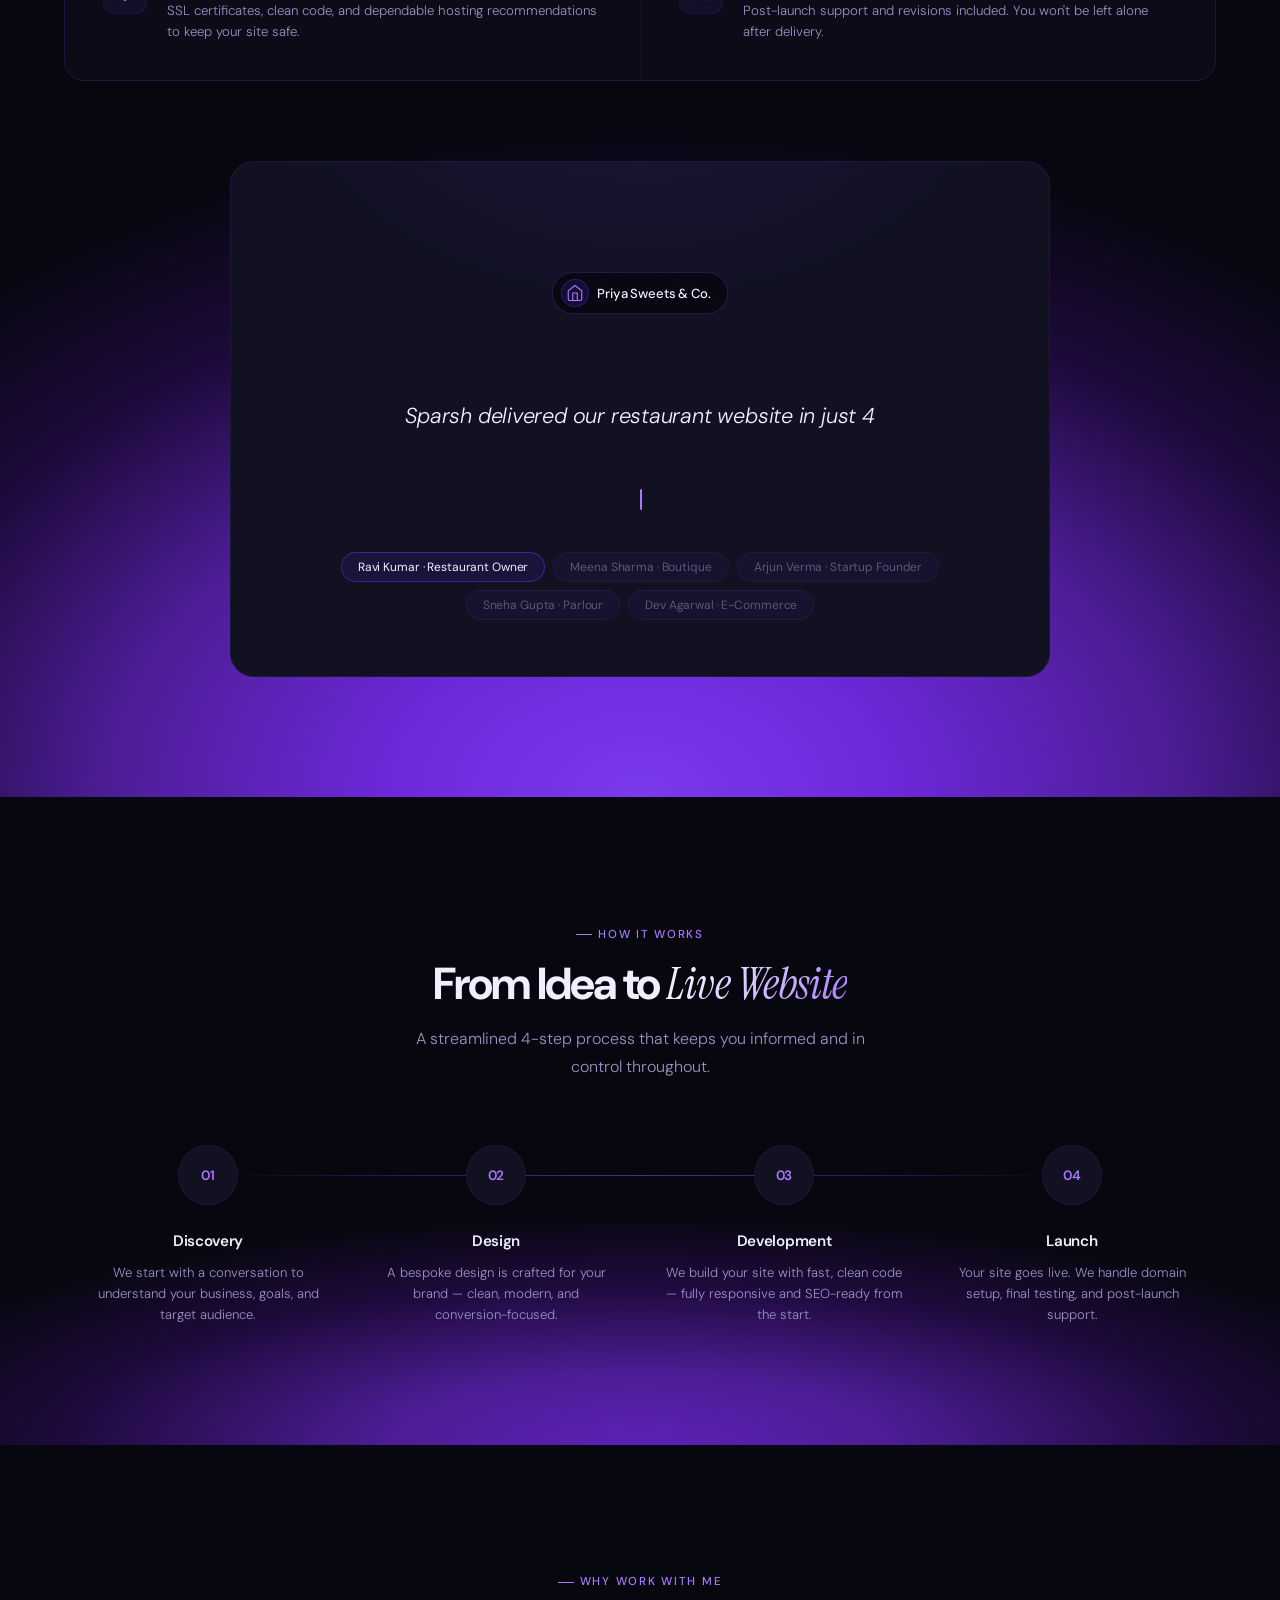
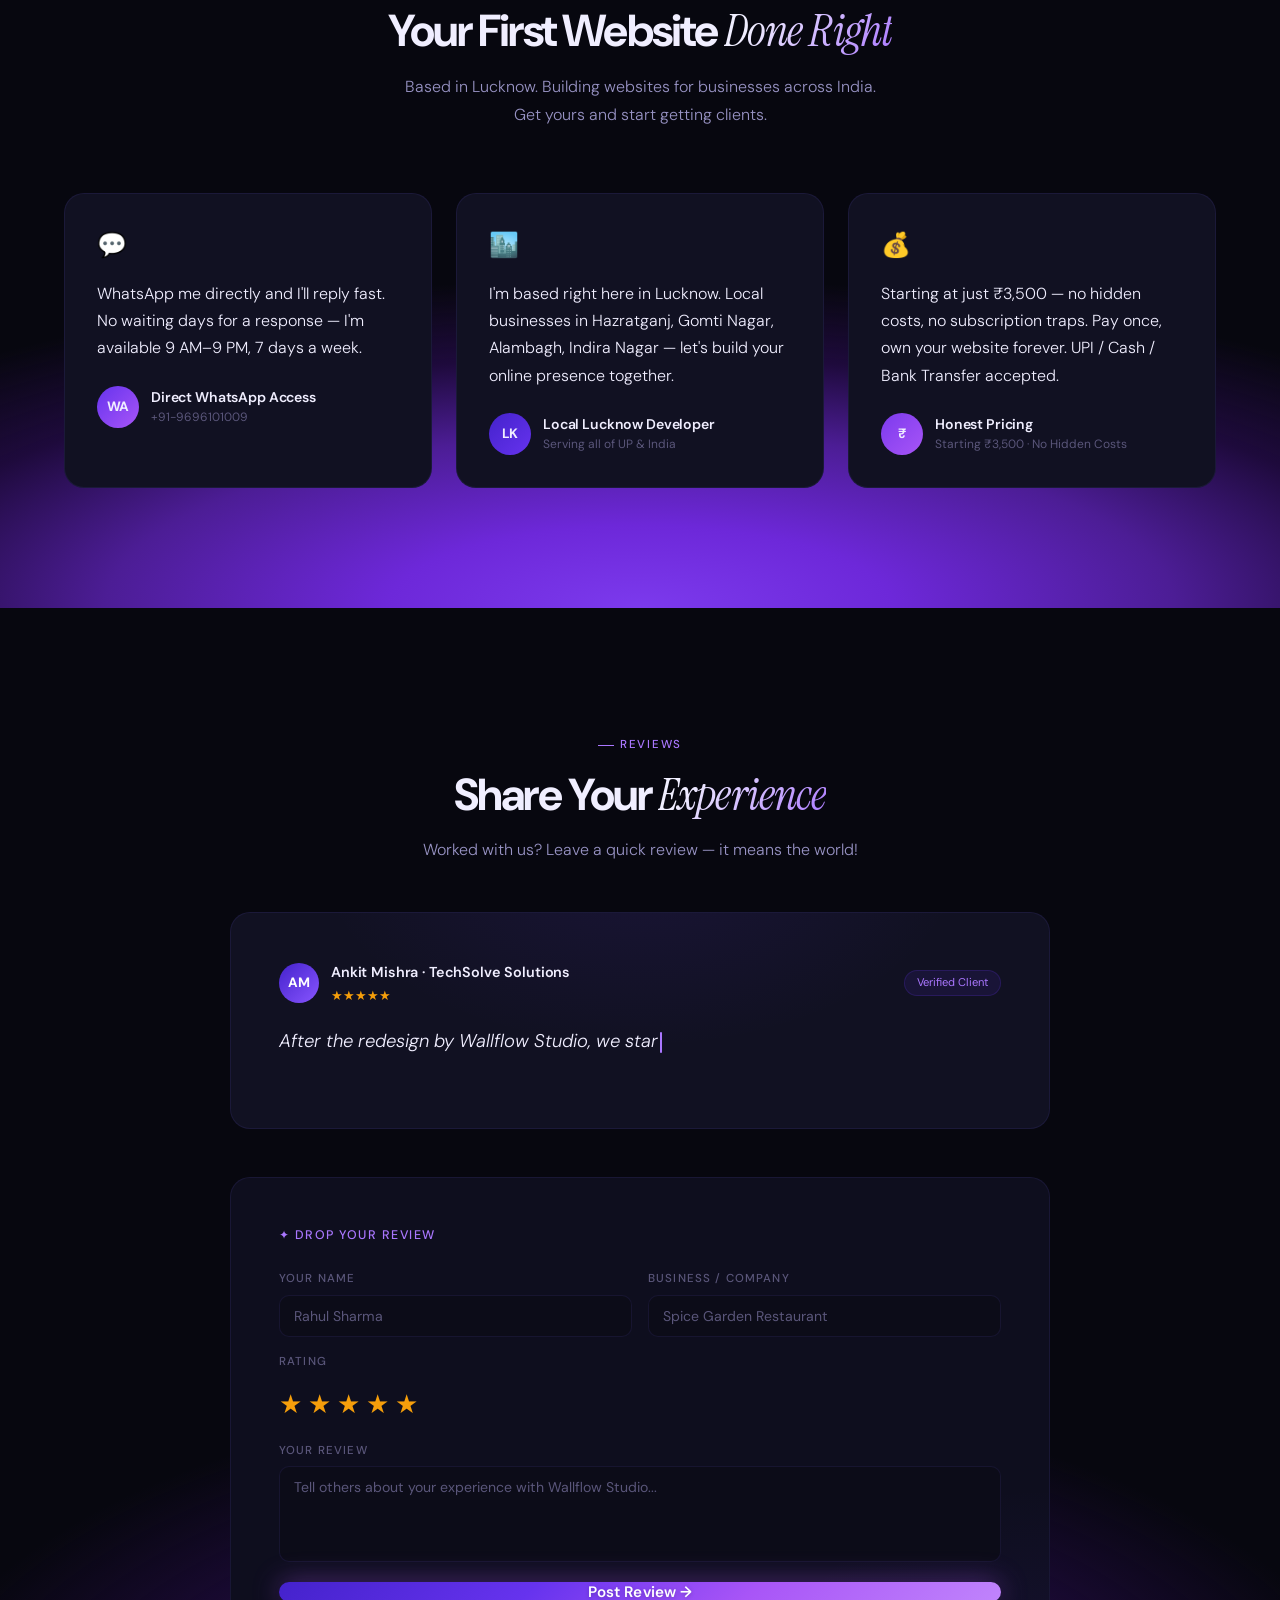
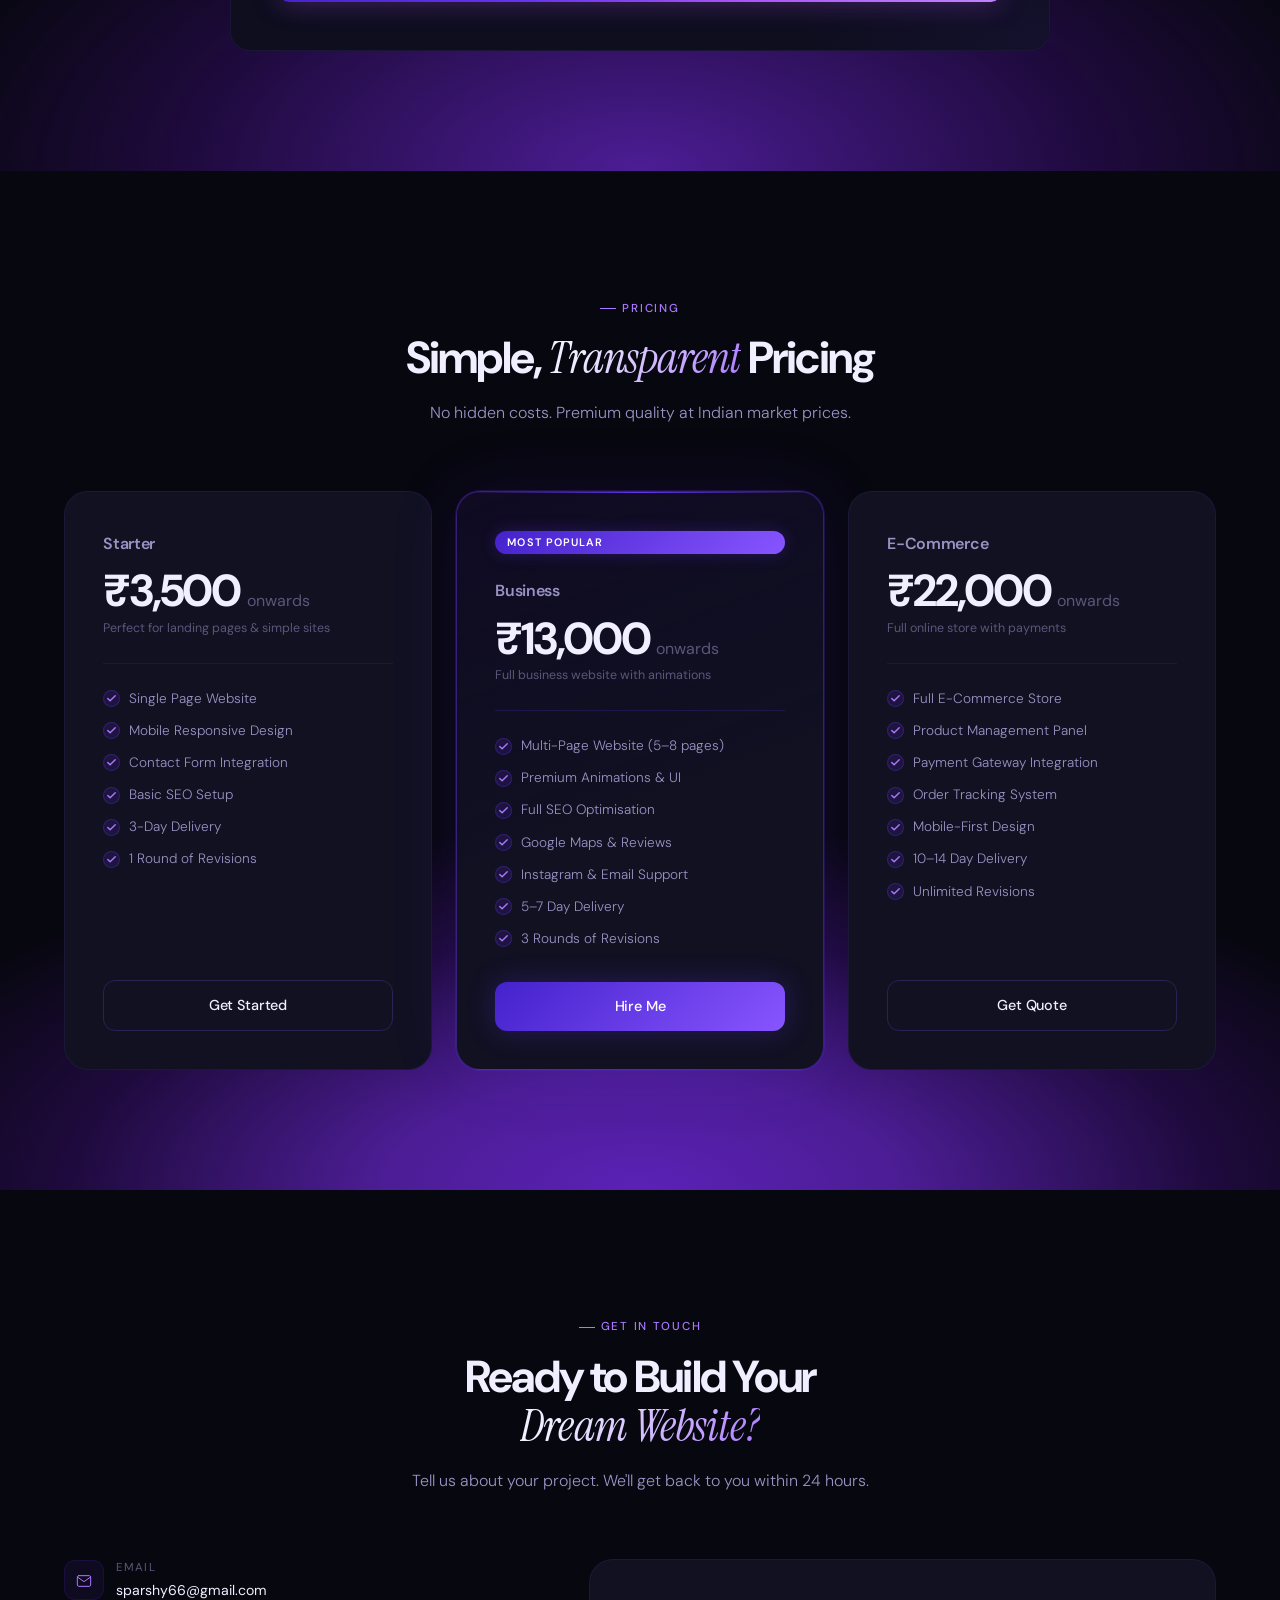
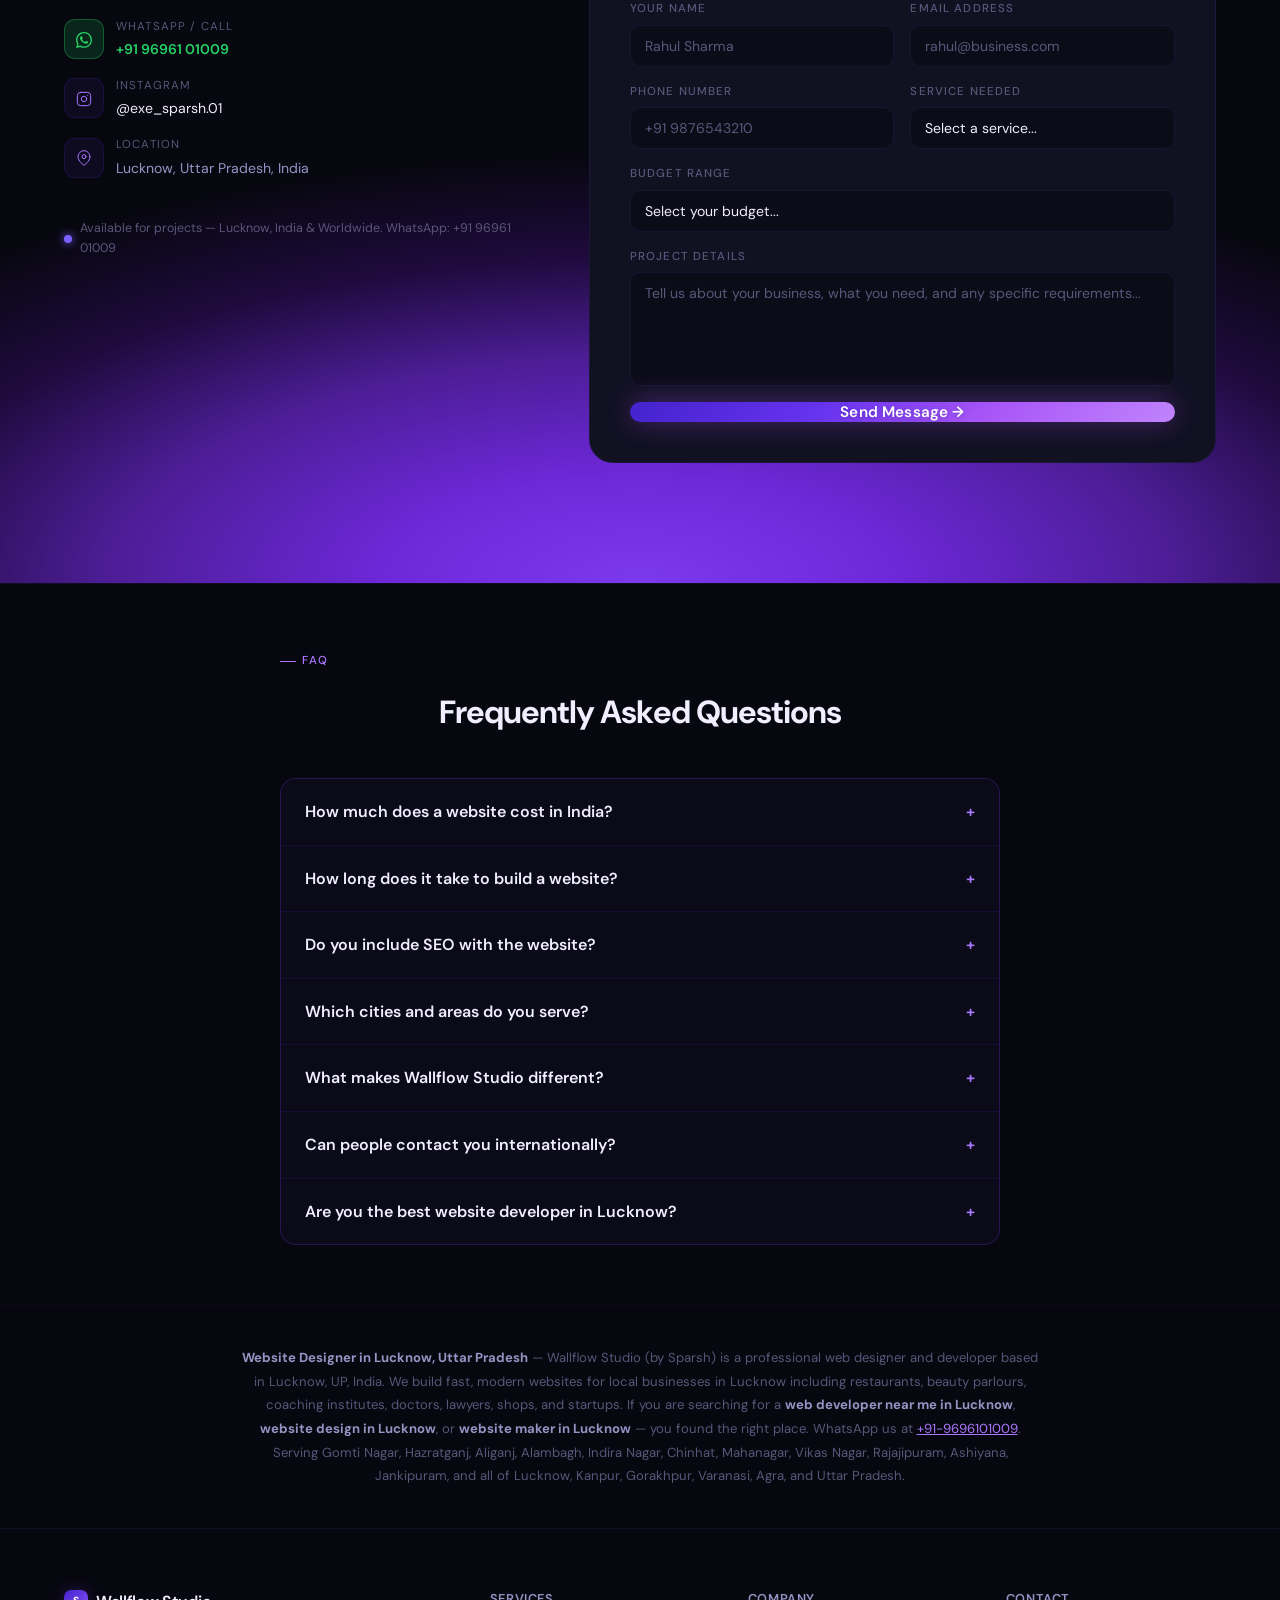
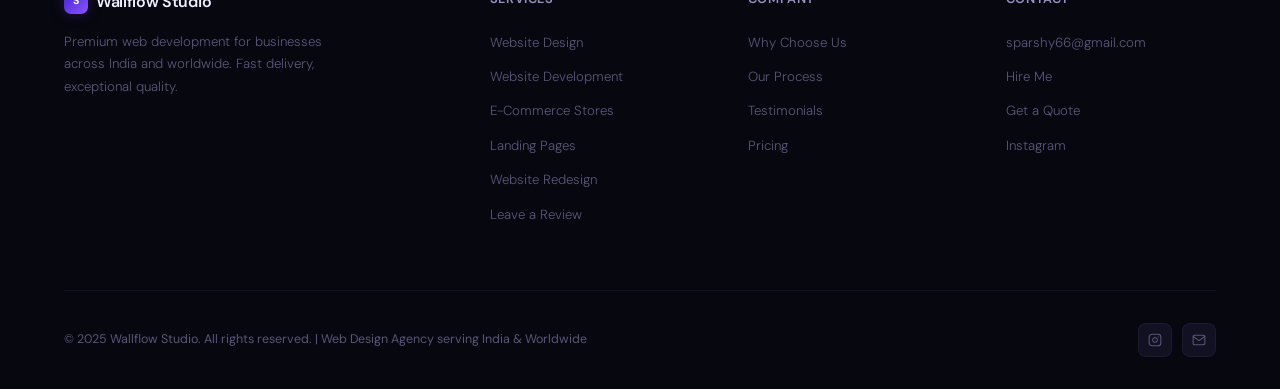
==== commit 39c2166e: "Rename wallflow-final.html to index.html" ====
--- a/index.html
+++ b/index.html
@@ -3,15 +3,6 @@
 <head>
 <meta charset="UTF-8">
 <meta name="viewport" content="width=device-width, initial-scale=1.0">
-  <!-- Google Analytics -->
-<script async src="https://www.googletagmanager.com/gtag/js?id=G-SVXJJ1FFN3"></script>
-<script>
-window.dataLayer = window.dataLayer || [];
-function gtag(){dataLayer.push(arguments);}
-gtag('js', new Date());
-
-gtag('config', 'G-SVXJJ1FFN3');
-</script>
 
 <!-- robots.txt reminder: ensure /robots.txt exists on server allowing all crawlers -->
 <!-- sitemap.xml reminder: ensure /sitemap.xml exists on server -->
@@ -27,8 +18,8 @@
 <meta name="msapplication-TileImage" content="[data-uri]">
 
 <!-- ═══ PRIMARY SEO ═══ -->
-<title>Wallflow Studio | Web Design & Development India — From ₹5,000</title>
-<meta name="description" content="Wallflow Studio builds premium, high-converting websites for businesses across India and worldwide. Web design, e-commerce, landing pages & SEO from ₹5,000. Fast 3-day delivery. Serving Delhi, Mumbai, Bangalore, Lucknow, and clients in USA, UK, Canada, Australia.">
+<title>Wallflow Studio | Website Designer in Lucknow — Web Design & Development from ₹3,500</title>
+<meta name="description" content="Wallflow Studio — Website designer in Lucknow, Uttar Pradesh. Professional web design & development from ₹3,500. Fast 3-day delivery. Get a custom website for your business. Call/WhatsApp: +91-9696101009.">
 
 <meta name="author" content="Sparsh — Wallflow Studio">
 <meta name="robots" content="index, follow, max-snippet:-1, max-image-preview:large, max-video-preview:-1">
@@ -46,8 +37,8 @@
 <meta property="og:type" content="website">
 <meta property="og:url" content="https://wallflow.in/">
 <meta property="og:site_name" content="Wallflow Studio">
-<meta property="og:title" content="Wallflow Studio | Affordable Premium Web Design for Businesses Worldwide — From ₹5,000">
-<meta property="og:description" content="We build fast, modern, high-converting websites for businesses across India and worldwide. E-commerce stores, landing pages, portfolios & SEO from ₹5,000. 3-day delivery. Serving all of India + USA, UK, Canada, Australia.">
+<meta property="og:title" content="Wallflow Studio | Website Designer in Lucknow — Affordable Web Design from ₹3,500">
+<meta property="og:description" content="Website designer in Lucknow, UP. Premium web design & development from ₹3,500. 3-day delivery. WhatsApp/Call: +91-9696101009.">
 <meta property="og:image" content="https://wallflow.in/og-image.jpg">
 <meta property="og:image:width" content="1200">
 <meta property="og:image:height" content="630">
@@ -61,8 +52,8 @@
 <meta name="twitter:card" content="summary_large_image">
 <meta name="twitter:site" content="@wallflowstudio">
 <meta name="twitter:creator" content="@wallflowstudio">
-<meta name="twitter:title" content="Wallflow Studio | Affordable Web Design Worldwide — From ₹5,000">
-<meta name="twitter:description" content="Premium websites for businesses in India, USA, UK, Canada & Australia. E-commerce, landing pages & SEO from ₹5,000. 3-day delivery. 100% client satisfaction.">
+<meta name="twitter:title" content="Wallflow Studio | Website Designer in Lucknow — Web Design from ₹3,500">
+<meta name="twitter:description" content="Website designer in Lucknow, Uttar Pradesh. Premium websites from ₹3,500. 3-day delivery. WhatsApp: +91-9696101009.">
 <meta name="twitter:image" content="https://wallflow.in/og-image.jpg">
 
 <!-- ═══ GEO / LOCAL + GLOBAL SEO ═══ -->
@@ -79,15 +70,15 @@
   "@id": "https://wallflow.in/#business",
   "name": "Wallflow Studio",
   "alternateName": ["Wallflow Web Studio", "Wallflow", "Sparsh Web Studio"],
-  "description": "Wallflow Studio is a premium web design and development agency serving businesses across India and worldwide. We build high-converting websites, e-commerce stores, landing pages and provide SEO services for businesses in Delhi, Mumbai, Bangalore, Chennai, Hyderabad, Kolkata, Pune, Ahmedabad, Lucknow, Gorakhpur and clients in USA, UK, Canada & Australia. Starting from ₹5,000 with 3-day delivery.",
+  "description": "Wallflow Studio is a website designer and web developer based in Lucknow, Uttar Pradesh. We build high-converting websites, e-commerce stores and landing pages for businesses in Lucknow, Kanpur, Gorakhpur, Varanasi and across India. Starting from ₹3,500 with 3-day delivery. WhatsApp: +91-9696101009.",
   "url": "https://wallflow.in",
-  "telephone": "+91-7985XXXXXX",
+  "telephone": "+91-9696101009",
   "email": "sparshy66@gmail.com",
   "priceRange": "₹₹",
   "currenciesAccepted": "INR, USD, GBP, CAD, AUD",
   "paymentAccepted": "Cash, UPI, Bank Transfer, NEFT, PayPal, Wise, Payoneer",
   "foundingDate": "2024",
-  "slogan": "Premium Websites That Drive Results — Worldwide",
+  "slogan": "Best Website Designer in Lucknow — From ₹3,500",
   "logo": {
     "@type": "ImageObject",
     "url": "https://wallflow.in/logo.png",
@@ -161,36 +152,14 @@
     "name": "Web Design Services",
     "itemListElement": [
       {"@type":"Offer","itemOffered":{"@type":"Service","name":"Portfolio Websites","description":"Stunning personal or agency portfolios that showcase your work and attract premium clients."},"price":"5000","priceCurrency":"INR"},
-      {"@type":"Offer","itemOffered":{"@type":"Service","name":"E-Commerce Stores","description":"Online stores with product management, payment integration and order tracking."},"price":"25000","priceCurrency":"INR"},
+      {"@type":"Offer","itemOffered":{"@type":"Service","name":"E-Commerce Stores","description":"Online stores with product management, payment integration and order tracking."},"price":"20000","priceCurrency":"INR"},
       {"@type":"Offer","itemOffered":{"@type":"Service","name":"Landing Pages","description":"High-converting landing pages engineered to capture leads and drive sales."},"price":"5000","priceCurrency":"INR"},
-      {"@type":"Offer","itemOffered":{"@type":"Service","name":"Business Websites","description":"Professional websites for startups, restaurants, parlours and local businesses."},"price":"15000","priceCurrency":"INR"},
+      {"@type":"Offer","itemOffered":{"@type":"Service","name":"Business Websites","description":"Professional websites for startups, restaurants, parlours and local businesses."},"price":"12000","priceCurrency":"INR"},
       {"@type":"Offer","itemOffered":{"@type":"Service","name":"Website Redesign","description":"Modern redesigns that lift brand perception and UX."},"price":"8000","priceCurrency":"INR"},
       {"@type":"Offer","itemOffered":{"@type":"Service","name":"SEO & Performance Optimization","description":"On-page SEO, fast load times and structured markup built in."},"price":"5000","priceCurrency":"INR"}
     ]
   },
-  "aggregateRating": {
-    "@type": "AggregateRating",
-    "ratingValue": "5.0",
-    "reviewCount": "50",
-    "bestRating": "5",
-    "worstRating": "1"
-  },
-  "review": [
-    {
-      "@type": "Review",
-      "author": {"@type": "Person", "name": "Rohit Kumar"},
-      "reviewRating": {"@type": "Rating", "ratingValue": "5", "bestRating": "5"},
-      "reviewBody": "Wallflow Studio completely transformed our online presence. Our restaurant website now looks world-class and we're getting 2x more table bookings.",
-      "datePublished": "2025-03-15"
-    },
-    {
-      "@type": "Review",
-      "author": {"@type": "Person", "name": "Priya Sharma"},
-      "reviewRating": {"@type": "Rating", "ratingValue": "5", "bestRating": "5"},
-      "reviewBody": "Our beauty parlour website is absolutely stunning. Bookings increased by 40% within the first month!",
-      "datePublished": "2025-04-02"
-    }
-  ],
+  
   "sameAs": [
     "https://www.instagram.com/exe_sparsh.01",
     "https://wallflow.in"
@@ -206,7 +175,7 @@
   "@id": "https://wallflow.in/#website",
   "url": "https://wallflow.in",
   "name": "Wallflow Studio",
-  "description": "Premium Web Design & Development Agency serving all of India and worldwide. Websites from ₹5,000. Delhi, Mumbai, Bangalore, Chennai, Hyderabad, Kolkata + USA, UK, Canada, Australia.",
+  "description": "Website Designer in Lucknow, Uttar Pradesh. Professional web design & development from ₹3,500. WhatsApp: +91-9696101009. Serving Lucknow, UP, and all of India.",
   "inLanguage": "en-IN",
   "publisher": {
     "@type": "Organization",
@@ -255,7 +224,7 @@
     {
       "@type": "Question",
       "name": "Do you build e-commerce websites in India?",
-      "acceptedAnswer": {"@type": "Answer", "text": "Yes! We build complete e-commerce stores with product management, UPI and card payment gateway integration, order tracking, and mobile-first design. Starting at ₹25,000."}
+      "acceptedAnswer": {"@type": "Answer", "text": "Yes! We build complete e-commerce stores with product management, UPI and card payment gateway integration, order tracking, and mobile-first design. Starting at ₹20,000."}
     }
   ]
 }
@@ -1089,26 +1058,6 @@
 .price-card:not(.featured) .price-cta:hover{
   background:rgba(102,51,238,0.1);border-color:rgba(102,51,238,0.35);
 }
-
-/* ── PRICING TOGGLE ── */
-.pricing-toggle-wrap{display:flex;align-items:center;justify-content:center;gap:0;margin-top:2rem;
-  background:var(--card);border:1px solid var(--border);border-radius:100px;padding:4px;width:fit-content;margin-left:auto;margin-right:auto;}
-.ptoggle-btn{
-  padding:8px 24px;border-radius:100px;font-size:0.85rem;font-weight:500;
-  font-family:'DM Sans',sans-serif;cursor:pointer;border:none;
-  background:transparent;color:var(--text3);transition:all 0.25s ease;letter-spacing:-0.01em;
-}
-.ptoggle-btn.active{
-  background:linear-gradient(135deg,var(--violet),var(--purple2));
-  color:#fff;box-shadow:0 0 20px var(--p-glow);
-}
-.ptoggle-save{
-  display:inline-block;background:rgba(102,51,238,0.15);border:1px solid rgba(102,51,238,0.3);
-  color:var(--purple3);font-size:0.65rem;font-weight:600;text-transform:uppercase;
-  letter-spacing:0.08em;padding:2px 8px;border-radius:100px;margin-left:8px;vertical-align:middle;
-}
-.pricing-panel{transition:opacity 0.3s ease;}
-.pricing-panel.hidden{display:none;}
 
 /* ── CONTACT ── */
 #contact{
@@ -1506,7 +1455,7 @@
   </h1>
 
   <p class="hero-sub">
-    Wallflow Studio designs and develops fast, modern, high-converting websites for businesses across India and worldwide — starting from just ₹5,000 with 3-day delivery.
+    Wallflow Studio designs and develops fast, modern, high-converting websites for businesses across India and worldwide — starting from just ₹3,500 with 3-day delivery.
   </p>
 
   <div class="hero-actions">
@@ -1533,7 +1482,7 @@
     </div>
     <div class="stat-divider"></div>
     <div class="stat-item">
-      <div class="stat-num">₹5K+</div>
+      <div class="stat-num">₹3.5K+</div>
       <div class="stat-label">Starting Price</div>
     </div>
   </div>
@@ -1802,43 +1751,43 @@
 </section>
 
 <!-- TESTIMONIALS -->
-<section id="testimonials" aria-label="Client Testimonials">
-  <div class="reveal" style="text-align:center;max-width:600px;margin:0 auto">
-    <div class="section-tag" style="justify-content:center">Testimonials</div>
-    <h2 class="section-title" style="margin:0 auto">Words From Our <em>Clients</em></h2>
-    <p class="section-sub" style="margin:1rem auto 0">Real feedback from real businesses we've helped grow online.</p>
+<section id="testimonials" aria-label="Why Choose Wallflow Studio">
+  <div class="reveal" style="text-align:center;max-width:660px;margin:0 auto">
+    <div class="section-tag" style="justify-content:center">Why Work With Me</div>
+    <h2 class="section-title" style="margin:0 auto">Your First Website <em>Done Right</em></h2>
+    <p class="section-sub" style="margin:1rem auto 0">Based in Lucknow. Building websites for businesses across India. Get yours and start getting clients.</p>
   </div>
   <div class="testi-grid">
     <div class="testi-card reveal">
-      <div class="testi-stars">★★★★★</div>
-      <div class="testi-text">"Wallflow Studio completely transformed our online presence. Our restaurant website now looks world-class and we're getting 2x more table bookings through the website."</div>
+      <div class="testi-stars" style="font-size:1.5rem;margin-bottom:1rem">💬</div>
+      <div class="testi-text" style="font-style:normal;font-size:1rem;line-height:1.7">WhatsApp me directly and I'll reply fast. No waiting days for a response — I'm available 9 AM–9 PM, 7 days a week.</div>
       <div class="testi-author">
-        <div class="testi-av av1">RK</div>
+        <div class="testi-av av1" style="background:linear-gradient(135deg,#6633ee,#a855f7)">WA</div>
         <div>
-          <div class="testi-name">Rohit Kumar</div>
-          <div class="testi-role">Owner, Spice Garden Restaurant</div>
+          <div class="testi-name">Direct WhatsApp Access</div>
+          <div class="testi-role">+91-9696101009</div>
         </div>
       </div>
     </div>
     <div class="testi-card reveal">
-      <div class="testi-stars">★★★★★</div>
-      <div class="testi-text">"Our beauty parlour website is absolutely stunning. Clients keep complimenting how professional it looks. Bookings increased by 40% within the first month!"</div>
+      <div class="testi-stars" style="font-size:1.5rem;margin-bottom:1rem">🏙️</div>
+      <div class="testi-text" style="font-style:normal;font-size:1rem;line-height:1.7">I'm based right here in Lucknow. Local businesses in Hazratganj, Gomti Nagar, Alambagh, Indira Nagar — let's build your online presence together.</div>
       <div class="testi-author">
-        <div class="testi-av av2">PS</div>
+        <div class="testi-av av2" style="background:linear-gradient(135deg,#4422cc,#6633ee)">LK</div>
         <div>
-          <div class="testi-name">Priya Sharma</div>
-          <div class="testi-role">Founder, Glow Beauty Studio</div>
+          <div class="testi-name">Local Lucknow Developer</div>
+          <div class="testi-role">Serving all of UP & India</div>
         </div>
       </div>
     </div>
     <div class="testi-card reveal">
-      <div class="testi-stars">★★★★★</div>
-      <div class="testi-text">"Our old website looked outdated. After the redesign by Wallflow Studio, we started getting 3x more enquiries. The SEO improvements alone were worth every rupee."</div>
+      <div class="testi-stars" style="font-size:1.5rem;margin-bottom:1rem">💰</div>
+      <div class="testi-text" style="font-style:normal;font-size:1rem;line-height:1.7">Starting at just ₹3,500 — no hidden costs, no subscription traps. Pay once, own your website forever. UPI / Cash / Bank Transfer accepted.</div>
       <div class="testi-author">
-        <div class="testi-av av3">AM</div>
+        <div class="testi-av av3" style="background:linear-gradient(135deg,#7c3aed,#a855f7)">₹</div>
         <div>
-          <div class="testi-name">Ankit Mishra</div>
-          <div class="testi-role">Director, TechSolve Solutions</div>
+          <div class="testi-name">Honest Pricing</div>
+          <div class="testi-role">Starting ₹3,500 · No Hidden Costs</div>
         </div>
       </div>
     </div>
@@ -1917,130 +1866,57 @@
     <h2 class="section-title" style="margin:0 auto">Simple, <em>Transparent</em> Pricing</h2>
     <p class="section-sub" style="margin:1rem auto 0">No hidden costs. Premium quality at Indian market prices.</p>
   </div>
-
-  <!-- Toggle -->
-  <div class="pricing-toggle-wrap reveal">
-    <button class="ptoggle-btn active" id="btn-onetime" onclick="switchPricing('onetime')">One-Time</button>
-    <button class="ptoggle-btn" id="btn-monthly" onclick="switchPricing('monthly')">Monthly <span class="ptoggle-save">Retainer</span></button>
-  </div>
-
-  <!-- ONE-TIME PLANS -->
-  <div class="pricing-panel" id="panel-onetime">
-    <div class="pricing-grid reveal">
-      <div class="price-card">
-        <div class="price-plan">Starter</div>
-        <div class="price-amount">₹5,000 <small>onwards</small></div>
-        <div class="price-note">Perfect for landing pages &amp; simple sites</div>
-        <div class="price-divider"></div>
-        <ul class="price-features">
-          <li>Single Page Website</li>
-          <li>Mobile Responsive Design</li>
-          <li>Contact Form Integration</li>
-          <li>Basic SEO Setup</li>
-          <li>3-Day Delivery</li>
-          <li>1 Round of Revisions</li>
-        </ul>
-        <a href="#contact" class="price-cta">Get Started</a>
-      </div>
-      <div class="price-card featured">
-        <div class="price-popular">Most Popular</div>
-        <div class="price-plan">Business</div>
-        <div class="price-amount">₹15,000 <small>onwards</small></div>
-        <div class="price-note">Full business website with animations</div>
-        <div class="price-divider" style="background:rgba(102,51,238,0.2)"></div>
-        <ul class="price-features">
-          <li>Multi-Page Website (5–8 pages)</li>
-          <li>Premium Animations &amp; UI</li>
-          <li>Full SEO Optimisation</li>
-          <li>Google Maps &amp; Reviews</li>
-          <li>Instagram &amp; Email Support</li>
-          <li>5–7 Day Delivery</li>
-          <li>3 Rounds of Revisions</li>
-        </ul>
-        <a href="#contact" class="price-cta">Hire Me</a>
-      </div>
-      <div class="price-card">
-        <div class="price-plan">E-Commerce</div>
-        <div class="price-amount">₹25,000 <small>onwards</small></div>
-        <div class="price-note">Full online store with payments</div>
-        <div class="price-divider"></div>
-        <ul class="price-features">
-          <li>Full E-Commerce Store</li>
-          <li>Product Management Panel</li>
-          <li>Payment Gateway Integration</li>
-          <li>Order Tracking System</li>
-          <li>Mobile-First Design</li>
-          <li>10–14 Day Delivery</li>
-          <li>Unlimited Revisions</li>
-        </ul>
-        <a href="#contact" class="price-cta">Get Quote</a>
-      </div>
-    </div>
-  </div>
-
-  <!-- MONTHLY RETAINER PLANS -->
-  <div class="pricing-panel hidden" id="panel-monthly">
-    <div class="pricing-grid reveal">
-      <div class="price-card">
-        <div class="price-plan">Maintain</div>
-        <div class="price-amount">₹1,000 <small>/mo</small></div>
-        <div class="price-note">Keep your existing website running smooth</div>
-        <div class="price-divider"></div>
-        <ul class="price-features">
-          <li>Monthly Content Updates</li>
-          <li>Bug Fixes &amp; Tweaks</li>
-          <li>Performance Monitoring</li>
-          <li>Security &amp; Uptime Checks</li>
-          <li>Priority WhatsApp Support</li>
-          <li>1 Design Change / Month</li>
-        </ul>
-        <a href="#contact" class="price-cta">Get Started</a>
-      </div>
-      <div class="price-card featured">
-        <div class="price-popular">Best Value</div>
-        <div class="price-plan">Growth</div>
-        <div class="price-amount">₹5,000 <small>/mo</small></div>
-        <div class="price-note">Active management + new features monthly</div>
-        <div class="price-divider" style="background:rgba(102,51,238,0.2)"></div>
-        <ul class="price-features">
-          <li>Everything in Maintain</li>
-          <li>New Section or Feature / Month</li>
-          <li>Monthly SEO Report</li>
-          <li>Google Ads / Meta Ads Support</li>
-          <li>Blog or Product Uploads</li>
-          <li>Analytics &amp; Insights Review</li>
-          <li>Unlimited Minor Revisions</li>
-        </ul>
-        <a href="#contact" class="price-cta">Start Growing</a>
-      </div>
-      <div class="price-card">
-        <div class="price-plan">Agency</div>
-        <div class="price-amount">₹10,000 <small>/mo</small></div>
-        <div class="price-note">Full-service digital partner for your brand</div>
-        <div class="price-divider"></div>
-        <ul class="price-features">
-          <li>Everything in Growth</li>
-          <li>Dedicated Account Manager</li>
-          <li>2 New Pages or Redesigns / Month</li>
-          <li>Social Media Graphics</li>
-          <li>Advanced SEO Campaigns</li>
-          <li>Monthly Strategy Call</li>
-          <li>Highest Priority Support</li>
-        </ul>
-        <a href="#contact" class="price-cta">Let's Talk</a>
-      </div>
+  <div class="pricing-grid reveal">
+    <div class="price-card">
+      <div class="price-plan">Starter</div>
+      <div class="price-amount">₹3,500 <small>onwards</small></div>
+      <div class="price-note">Perfect for landing pages &amp; simple sites</div>
+      <div class="price-divider"></div>
+      <ul class="price-features">
+        <li>Single Page Website</li>
+        <li>Mobile Responsive Design</li>
+        <li>Contact Form Integration</li>
+        <li>Basic SEO Setup</li>
+        <li>3-Day Delivery</li>
+        <li>1 Round of Revisions</li>
+      </ul>
+      <a href="#contact" class="price-cta">Get Started</a>
+    </div>
+    <div class="price-card featured">
+      <div class="price-popular">Most Popular</div>
+      <div class="price-plan">Business</div>
+      <div class="price-amount">₹13,000 <small>onwards</small></div>
+      <div class="price-note">Full business website with animations</div>
+      <div class="price-divider" style="background:rgba(102,51,238,0.2)"></div>
+      <ul class="price-features">
+        <li>Multi-Page Website (5–8 pages)</li>
+        <li>Premium Animations &amp; UI</li>
+        <li>Full SEO Optimisation</li>
+        <li>Google Maps &amp; Reviews</li>
+        <li>Instagram & Email Support</li>
+        <li>5–7 Day Delivery</li>
+        <li>3 Rounds of Revisions</li>
+      </ul>
+      <a href="#contact" class="price-cta">Hire Me</a>
+    </div>
+    <div class="price-card">
+      <div class="price-plan">E-Commerce</div>
+      <div class="price-amount">₹22,000 <small>onwards</small></div>
+      <div class="price-note">Full online store with payments</div>
+      <div class="price-divider"></div>
+      <ul class="price-features">
+        <li>Full E-Commerce Store</li>
+        <li>Product Management Panel</li>
+        <li>Payment Gateway Integration</li>
+        <li>Order Tracking System</li>
+        <li>Mobile-First Design</li>
+        <li>10–14 Day Delivery</li>
+        <li>Unlimited Revisions</li>
+      </ul>
+      <a href="#contact" class="price-cta">Get Quote</a>
     </div>
   </div>
 </section>
-
-<script>
-function switchPricing(tab){
-  document.getElementById('panel-onetime').classList.toggle('hidden', tab!=='onetime');
-  document.getElementById('panel-monthly').classList.toggle('hidden', tab!=='monthly');
-  document.getElementById('btn-onetime').classList.toggle('active', tab==='onetime');
-  document.getElementById('btn-monthly').classList.toggle('active', tab==='monthly');
-}
-</script>
 
 <!-- CONTACT -->
 <section id="contact" aria-label="Contact Wallflow Studio">
@@ -2062,6 +1938,15 @@
           </div>
         </div>
         <div class="contact-detail">
+          <div class="contact-icon-box" style="background:rgba(37,211,102,0.15);border-color:rgba(37,211,102,0.3)">
+            <svg width="16" height="16" viewBox="0 0 24 24" fill="currentColor" style="color:#25d366"><path d="M17.472 14.382c-.297-.149-1.758-.867-2.03-.967-.273-.099-.471-.148-.67.15-.197.297-.767.966-.94 1.164-.173.199-.347.223-.644.075-.297-.15-1.255-.463-2.39-1.475-.883-.788-1.48-1.761-1.653-2.059-.173-.297-.018-.458.13-.606.134-.133.298-.347.446-.52.149-.174.198-.298.298-.497.099-.198.05-.371-.025-.52-.075-.149-.669-1.612-.916-2.207-.242-.579-.487-.5-.669-.51-.173-.008-.371-.01-.57-.01-.198 0-.52.074-.792.372-.272.297-1.04 1.016-1.04 2.479 0 1.462 1.065 2.875 1.213 3.074.149.198 2.096 3.2 5.077 4.487.709.306 1.262.489 1.694.625.712.227 1.36.195 1.871.118.571-.085 1.758-.719 2.006-1.413.248-.694.248-1.289.173-1.413-.074-.124-.272-.198-.57-.347m-5.421 7.403h-.004a9.87 9.87 0 01-5.031-1.378l-.361-.214-3.741.982.998-3.648-.235-.374a9.86 9.86 0 01-1.51-5.26c.001-5.45 4.436-9.884 9.888-9.884 2.64 0 5.122 1.03 6.988 2.898a9.825 9.825 0 012.893 6.994c-.003 5.45-4.437 9.884-9.885 9.884m8.413-18.297A11.815 11.815 0 0012.05 0C5.495 0 .16 5.335.157 11.892c0 2.096.547 4.142 1.588 5.945L.057 24l6.305-1.654a11.882 11.882 0 005.683 1.448h.005c6.554 0 11.89-5.335 11.893-11.893a11.821 11.821 0 00-3.48-8.413Z"/></svg>
+          </div>
+          <div>
+            <div style="font-size:0.72rem;color:var(--text3);text-transform:uppercase;letter-spacing:0.1em;margin-bottom:2px">WhatsApp / Call</div>
+            <a href="https://wa.me/919696101009?text=Hi%20Sparsh%2C%20I%20need%20a%20website%20for%20my%20business" target="_blank" rel="noopener" style="color:#25d366;font-weight:600">+91 96961 01009</a>
+          </div>
+        </div>
+        <div class="contact-detail">
           <div class="contact-icon-box">
             <svg width="16" height="16" viewBox="0 0 24 24" fill="none" stroke="currentColor" stroke-width="1.5" stroke-linecap="round" stroke-linejoin="round" style="color:var(--purple3)"><rect x="2" y="2" width="20" height="20" rx="5" ry="5"/><path d="M16 11.37A4 4 0 1112.63 8 4 4 0 0116 11.37z"/><line x1="17.5" y1="6.5" x2="17.51" y2="6.5"/></svg>
           </div>
@@ -2076,13 +1961,13 @@
           </div>
           <div>
             <div style="font-size:0.72rem;color:var(--text3);text-transform:uppercase;letter-spacing:0.1em;margin-bottom:2px">Location</div>
-            <span>Uttar Pradesh, India</span>
+            <span>Lucknow, Uttar Pradesh, India</span>
           </div>
         </div>
       </div>
       <div class="contact-avail">
         <div class="avail-dot"></div>
-        Available for projects worldwide — India, USA, UK, Canada & more
+        Available for projects — Lucknow, India & Worldwide. WhatsApp: +91 96961 01009
       </div>
     </div>
     <div class="contact-form reveal">
@@ -2147,7 +2032,7 @@
     <div style="display:flex;flex-direction:column;gap:1px;background:rgba(124,58,237,0.15);border-radius:16px;overflow:hidden;border:1px solid rgba(124,58,237,0.18);">
       <details style="background:#0a0a18;padding:20px 24px;" itemscope itemprop="mainEntity" itemtype="https://schema.org/Question">
         <summary itemprop="name" style="font-weight:600;cursor:pointer;list-style:none;display:flex;justify-content:space-between;align-items:center;color:var(--text)">How much does a website cost in India? <span style="color:var(--purple3)">+</span></summary>
-        <div itemprop="acceptedAnswer" itemscope itemtype="https://schema.org/Answer"><p itemprop="text" style="margin-top:12px;color:var(--text2);line-height:1.7;font-size:0.9rem">Wallflow Studio builds websites starting at ₹5,000. Pricing depends on the type — landing pages, business sites, portfolios, or full e-commerce stores. Contact us for a free custom quote tailored to your business needs.</p></div>
+        <div itemprop="acceptedAnswer" itemscope itemtype="https://schema.org/Answer"><p itemprop="text" style="margin-top:12px;color:var(--text2);line-height:1.7;font-size:0.9rem">Wallflow Studio builds websites starting at ₹3,500. Pricing depends on the type — landing pages, business sites, portfolios, or full e-commerce stores. Contact us for a free custom quote. WhatsApp: +91-9696101009.</p></div>
       </details>
       <details style="background:#0a0a18;padding:20px 24px;" itemscope itemprop="mainEntity" itemtype="https://schema.org/Question">
         <summary itemprop="name" style="font-weight:600;cursor:pointer;list-style:none;display:flex;justify-content:space-between;align-items:center;color:var(--text)">How long does it take to build a website? <span style="color:var(--purple3)">+</span></summary>
@@ -2159,13 +2044,28 @@
       </details>
       <details style="background:#0a0a18;padding:20px 24px;" itemscope itemprop="mainEntity" itemtype="https://schema.org/Question">
         <summary itemprop="name" style="font-weight:600;cursor:pointer;list-style:none;display:flex;justify-content:space-between;align-items:center;color:var(--text)">Which cities and areas do you serve? <span style="color:var(--purple3)">+</span></summary>
-        <div itemprop="acceptedAnswer" itemscope itemtype="https://schema.org/Answer"><p itemprop="text" style="margin-top:12px;color:var(--text2);line-height:1.7;font-size:0.9rem">We serve clients across all of India — Lucknow, Delhi, Mumbai, Bangalore, Hyderabad, Chennai, Kolkata, Uttar Pradesh, and beyond. All work is done remotely with seamless communication.</p></div>
+        <div itemprop="acceptedAnswer" itemscope itemtype="https://schema.org/Answer"><p itemprop="text" style="margin-top:12px;color:var(--text2);line-height:1.7;font-size:0.9rem">We serve clients across all of India — especially Lucknow, Kanpur, Gorakhpur, Varanasi, Agra, Noida, Delhi, Mumbai, Bangalore and beyond. Based in Lucknow, UP. WhatsApp us at +91-9696101009 for a free consultation.</p></div>
       </details>
       <details style="background:#0a0a18;padding:20px 24px;" itemscope itemprop="mainEntity" itemtype="https://schema.org/Question">
         <summary itemprop="name" style="font-weight:600;cursor:pointer;list-style:none;display:flex;justify-content:space-between;align-items:center;color:var(--text)">What makes Wallflow Studio different? <span style="color:var(--purple3)">+</span></summary>
         <div itemprop="acceptedAnswer" itemscope itemtype="https://schema.org/Answer"><p itemprop="text" style="margin-top:12px;color:var(--text2);line-height:1.7;font-size:0.9rem">We treat every website like a premium product — not a template. You get fast delivery, 100% custom design, ongoing support, and a website built to convert visitors into customers. No hidden charges, no compromises.</p></div>
       </details>
-    </div>
+      <details style="background:#0a0a18;padding:20px 24px;" itemscope itemprop="mainEntity" itemtype="https://schema.org/Question">
+        <summary itemprop="name" style="font-weight:600;cursor:pointer;list-style:none;display:flex;justify-content:space-between;align-items:center;color:var(--text)">Can people contact you internationally? <span style="color:var(--purple3)">+</span></summary>
+        <div itemprop="acceptedAnswer" itemscope itemtype="https://schema.org/Answer"><p itemprop="text" style="margin-top:12px;color:var(--text2);line-height:1.7;font-size:0.9rem">Yes! International clients can contact Sparsh directly via WhatsApp at +91-9696101009 or email at sparshy66@gmail.com. WhatsApp works internationally — clients from USA, UK, Canada, Australia, UAE and anywhere else in the world can message or call. Payment is accepted via Wise, PayPal, Payoneer, and international bank transfers.</p></div>
+      </details>
+      <details style="background:#0a0a18;padding:20px 24px;" itemscope itemprop="mainEntity" itemtype="https://schema.org/Question">
+        <summary itemprop="name" style="font-weight:600;cursor:pointer;list-style:none;display:flex;justify-content:space-between;align-items:center;color:var(--text)">Are you the best website developer in Lucknow? <span style="color:var(--purple3)">+</span></summary>
+        <div itemprop="acceptedAnswer" itemscope itemtype="https://schema.org/Answer"><p itemprop="text" style="margin-top:12px;color:var(--text2);line-height:1.7;font-size:0.9rem">Wallflow Studio is a website design and development service based in Lucknow, UP. If you are looking for a website developer near me in Lucknow — Gomti Nagar, Hazratganj, Aliganj, Alambagh, Indira Nagar, Chinhat, or anywhere in Lucknow — contact Sparsh at +91-9696101009. Affordable websites starting at ₹3,500 with 3-day delivery.</p></div>
+      </details>
+    </div>
+  </div>
+</section>
+
+<!-- Local SEO text block -->
+<section style="padding:40px max(24px,5vw);background:#07070f;border-top:1px solid rgba(124,58,237,0.06);">
+  <div style="max-width:800px;margin:0 auto;color:var(--text3);font-size:0.82rem;line-height:1.8;text-align:center;">
+    <p><strong style="color:var(--text2)">Website Designer in Lucknow, Uttar Pradesh</strong> — Wallflow Studio (by Sparsh) is a professional web designer and developer based in Lucknow, UP, India. We build fast, modern websites for local businesses in Lucknow including restaurants, beauty parlours, coaching institutes, doctors, lawyers, shops, and startups. If you are searching for a <strong style="color:var(--text2)">web developer near me in Lucknow</strong>, <strong style="color:var(--text2)">website design in Lucknow</strong>, or <strong style="color:var(--text2)">website maker in Lucknow</strong> — you found the right place. WhatsApp us at <a href="https://wa.me/919696101009" style="color:var(--purple3)">+91-9696101009</a>. Serving Gomti Nagar, Hazratganj, Aliganj, Alambagh, Indira Nagar, Chinhat, Mahanagar, Vikas Nagar, Rajajipuram, Ashiyana, Jankipuram, and all of Lucknow, Kanpur, Gorakhpur, Varanasi, Agra, and Uttar Pradesh.</p>
   </div>
 </section>
 
@@ -2271,8 +2171,8 @@
   const budget  = (document.getElementById('cf-budget')?.value||'').trim();
   const message = (document.getElementById('cf-message')?.value||'').trim();
 
-  if(!name || !email || !message){
-    alert('Please fill in your name, email and project details before sending.');
+  if(!name && !email && !message){
+    alert('Please fill in at least your name, email and project details before sending.');
     return;
   }
 
@@ -2427,8 +2327,8 @@
 
 // Built-in seed reviews (shown on page load rotating with typing animation)
 const seedReviews = [
-  { name:'Rohit Kumar',      biz:'Spice Garden Restaurant', stars:5, text:'Wallflow Studio completely transformed our online presence. Our restaurant website now looks world-class and we\'re getting 2x more table bookings. Absolutely worth every rupee!' },
-  { name:'Priya Sharma',     biz:'Glow Beauty Studio',      stars:5, text:'My parlour website is absolutely stunning. Clients keep complimenting how professional it looks. Bookings increased by 40% within the first month. Highly recommended!' },
+  
+  
   { name:'Ankit Mishra',     biz:'TechSolve Solutions',     stars:5, text:'After the redesign by Wallflow Studio, we started getting 3x more enquiries. The SEO improvements alone were worth every rupee. Sparsh is incredibly talented.' },
   { name:'Neha Agarwal',     biz:'NailArt Studio',          stars:5, text:'Super fast delivery and stunning design. My booking page looks absolutely gorgeous on mobile. Got 5 new clients in the first week after launch!' },
   { name:'Vikas Tiwari',     biz:'TechLaunch India',        stars:5, text:'We needed a landing page for our SaaS launch. Wallflow Studio nailed it — clean, modern, and seriously fast. Conversion rates exceeded our targets from day one.' },
@@ -2547,6 +2447,10 @@
 
   // Immediately type the new review in the display
   clearTimeout(lrTypingTimeout);
+  lrIndex = seedReviews.length; // first stored = newest
+  typeReview(0); // show the new one first (index 0 of getAllReviews is still seed[0]; use new direct approach)
+  // Actually show the new review directly
+  clearTimeout(lrTypingTimeout);
   const allNow = getAllReviews();
   const newIdx = allNow.findIndex(r => r.text === text && r.name === name);
   if(newIdx !== -1){ lrIndex = newIdx; typeReview(newIdx); }
@@ -2634,5 +2538,24 @@
   if(orb3)orb3.style.transform=`translateY(${y*0.6}px) translateX(${x*0.4}px)`;
 },{ passive:true });
 </script>
+
+<!-- FLOATING WHATSAPP BUTTON -->
+<a href="https://wa.me/919696101009?text=Hi%20Sparsh%2C%20I%20need%20a%20website%20for%20my%20business" 
+   target="_blank" rel="noopener"
+   aria-label="Chat on WhatsApp"
+   style="position:fixed;bottom:24px;right:24px;z-index:9999;
+          width:58px;height:58px;border-radius:50%;
+          background:#25d366;
+          display:flex;align-items:center;justify-content:center;
+          box-shadow:0 4px 24px rgba(37,211,102,0.5);
+          transition:transform 0.2s,box-shadow 0.2s;
+          text-decoration:none;"
+   onmouseover="this.style.transform='scale(1.1)';this.style.boxShadow='0 6px 32px rgba(37,211,102,0.7)'"
+   onmouseout="this.style.transform='scale(1)';this.style.boxShadow='0 4px 24px rgba(37,211,102,0.5)'">
+  <svg width="30" height="30" viewBox="0 0 24 24" fill="white">
+    <path d="M17.472 14.382c-.297-.149-1.758-.867-2.03-.967-.273-.099-.471-.148-.67.15-.197.297-.767.966-.94 1.164-.173.199-.347.223-.644.075-.297-.15-1.255-.463-2.39-1.475-.883-.788-1.48-1.761-1.653-2.059-.173-.297-.018-.458.13-.606.134-.133.298-.347.446-.52.149-.174.198-.298.298-.497.099-.198.05-.371-.025-.52-.075-.149-.669-1.612-.916-2.207-.242-.579-.487-.5-.669-.51-.173-.008-.371-.01-.57-.01-.198 0-.52.074-.792.372-.272.297-1.04 1.016-1.04 2.479 0 1.462 1.065 2.875 1.213 3.074.149.198 2.096 3.2 5.077 4.487.709.306 1.262.489 1.694.625.712.227 1.36.195 1.871.118.571-.085 1.758-.719 2.006-1.413.248-.694.248-1.289.173-1.413-.074-.124-.272-.198-.57-.347m-5.421 7.403h-.004a9.87 9.87 0 01-5.031-1.378l-.361-.214-3.741.982.998-3.648-.235-.374a9.86 9.86 0 01-1.51-5.26c.001-5.45 4.436-9.884 9.888-9.884 2.64 0 5.122 1.03 6.988 2.898a9.825 9.825 0 012.893 6.994c-.003 5.45-4.437 9.884-9.885 9.884m8.413-18.297A11.815 11.815 0 0012.05 0C5.495 0 .16 5.335.157 11.892c0 2.096.547 4.142 1.588 5.945L.057 24l6.305-1.654a11.882 11.882 0 005.683 1.448h.005c6.554 0 11.89-5.335 11.893-11.893a11.821 11.821 0 00-3.48-8.413Z"/>
+  </svg>
+</a>
+
 </body>
 </html>
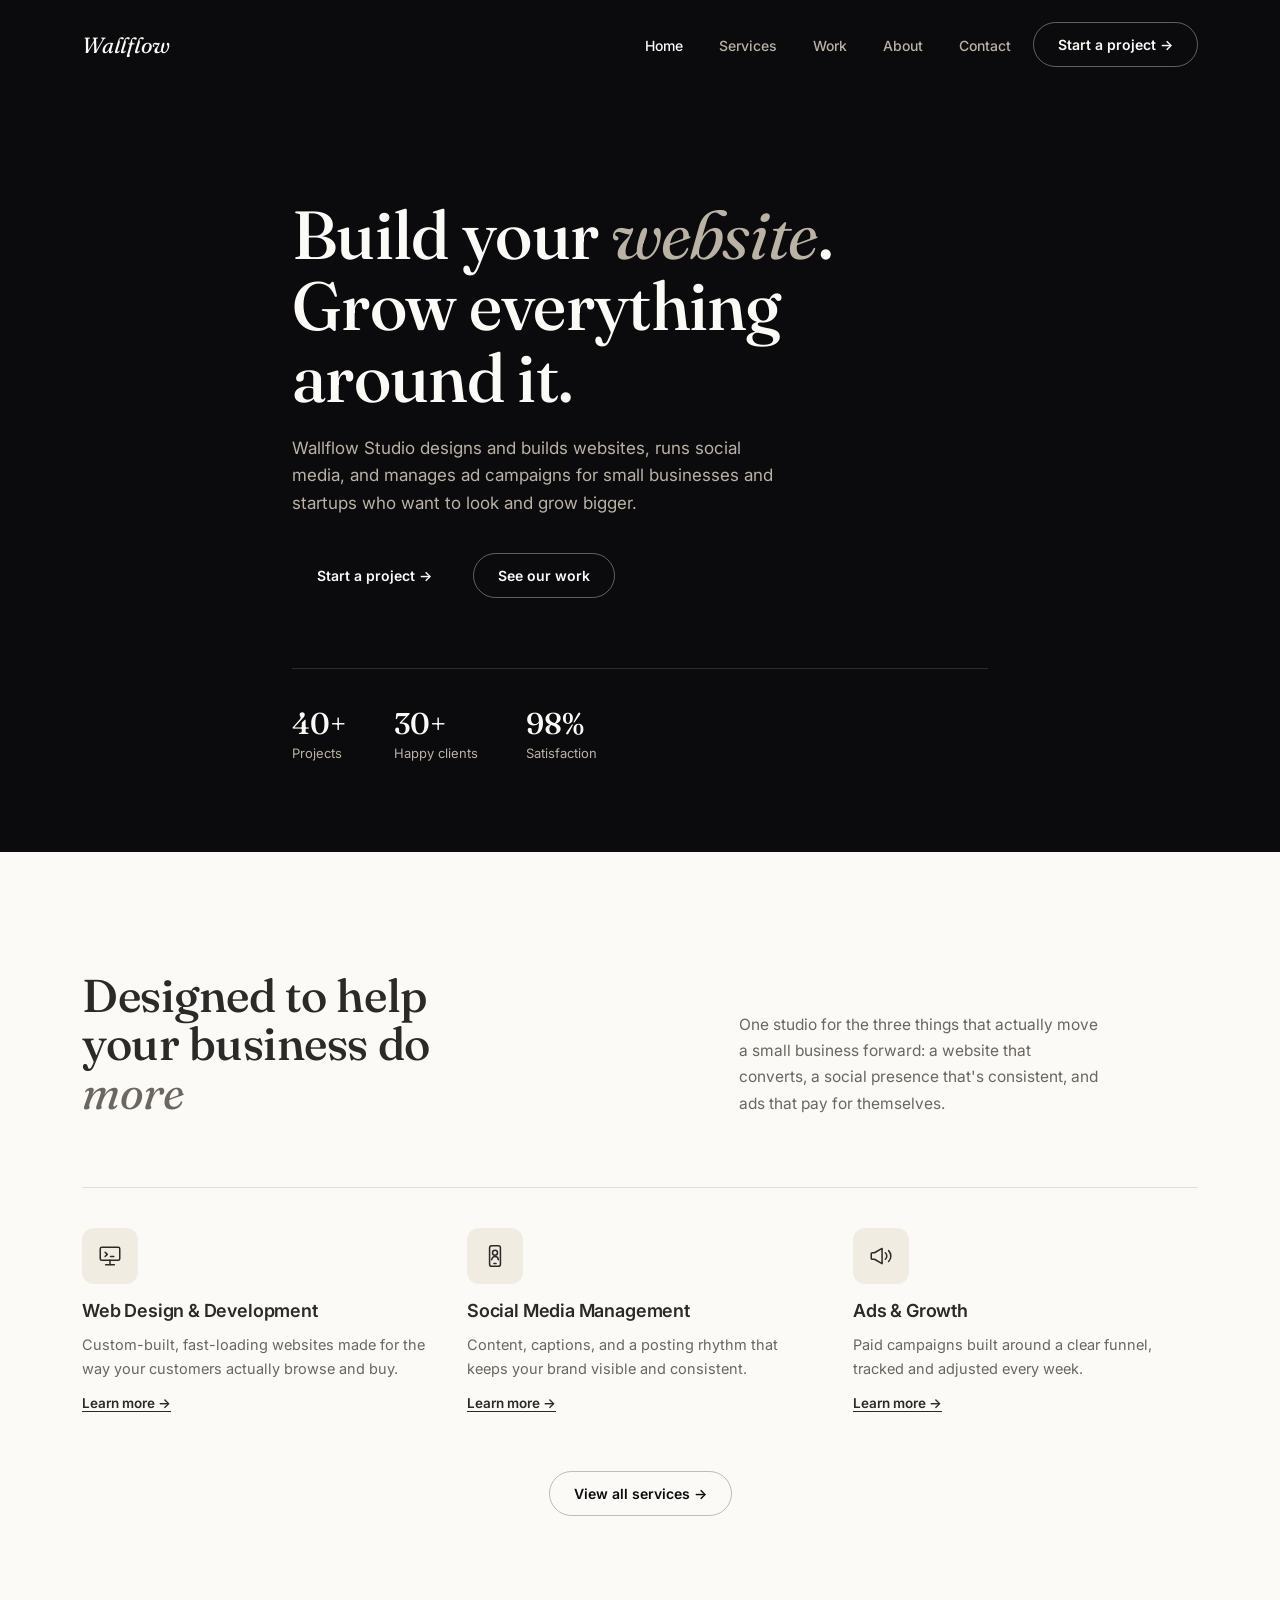
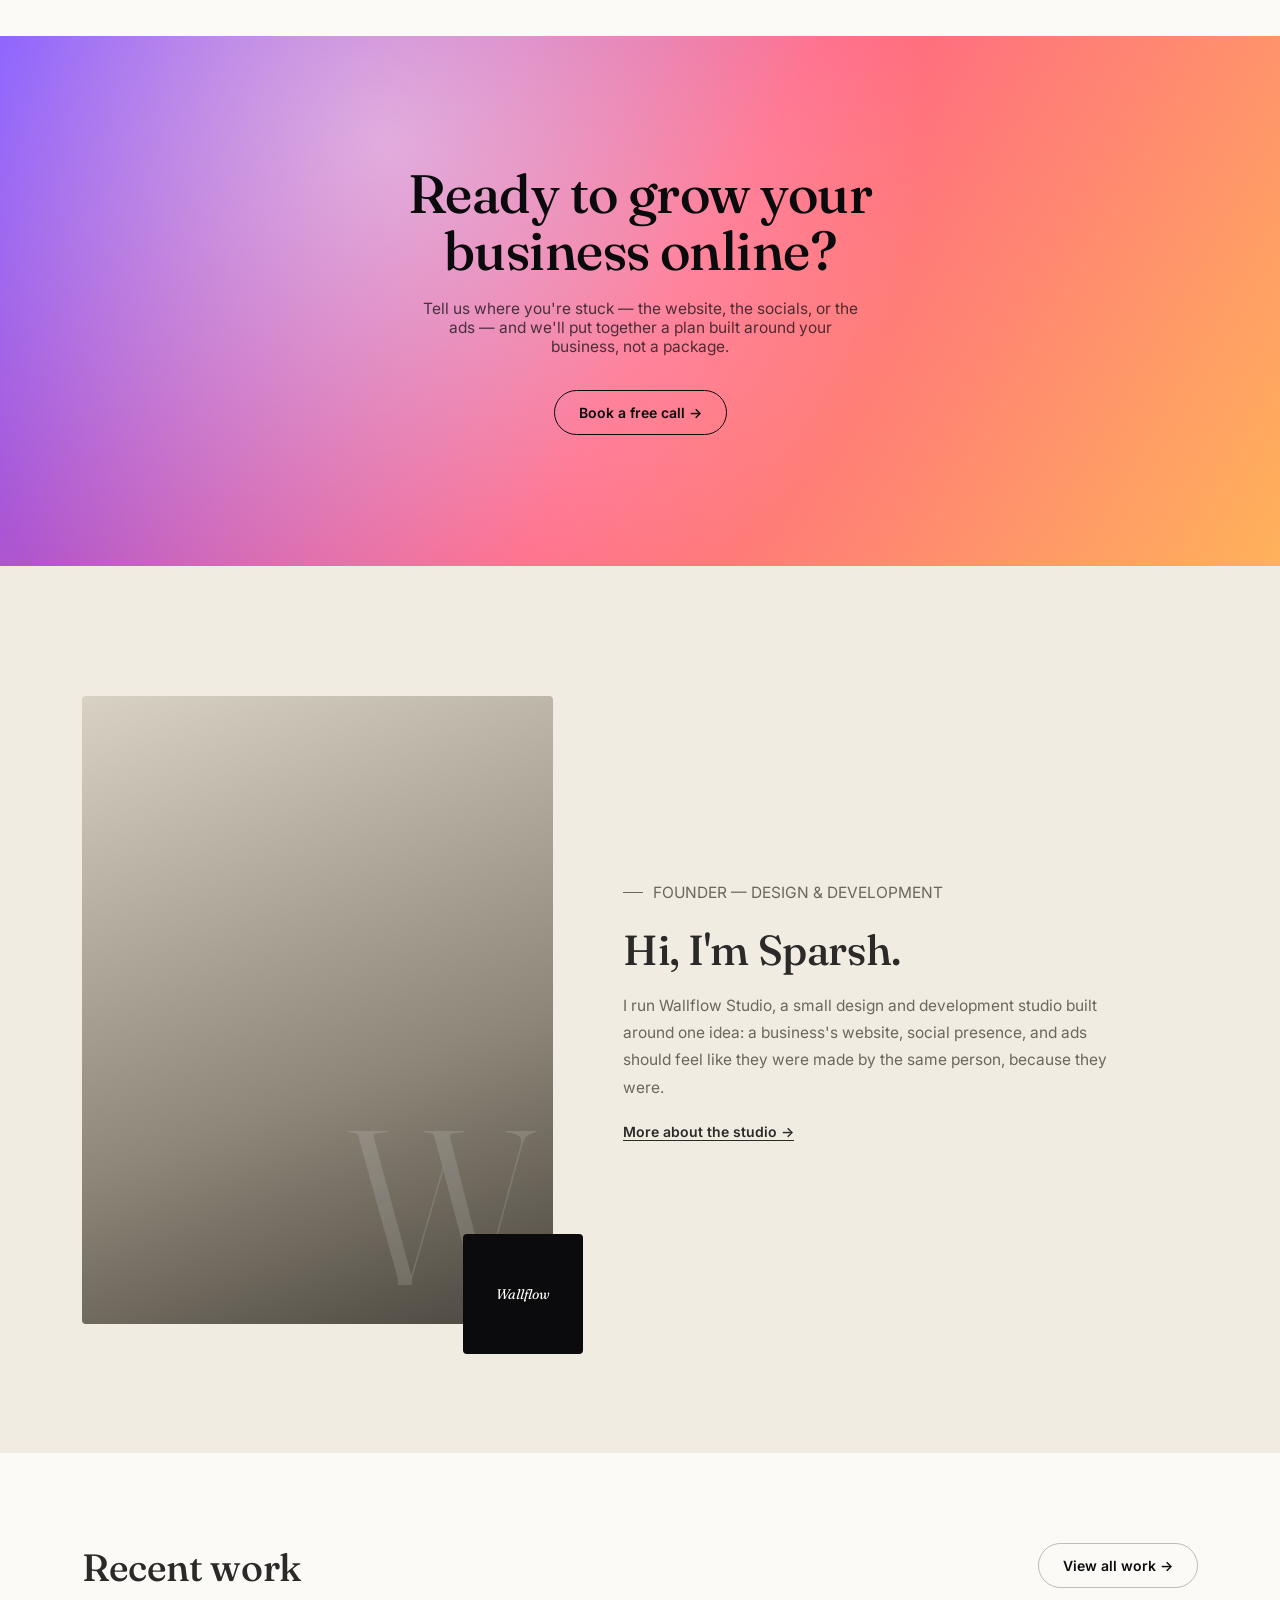
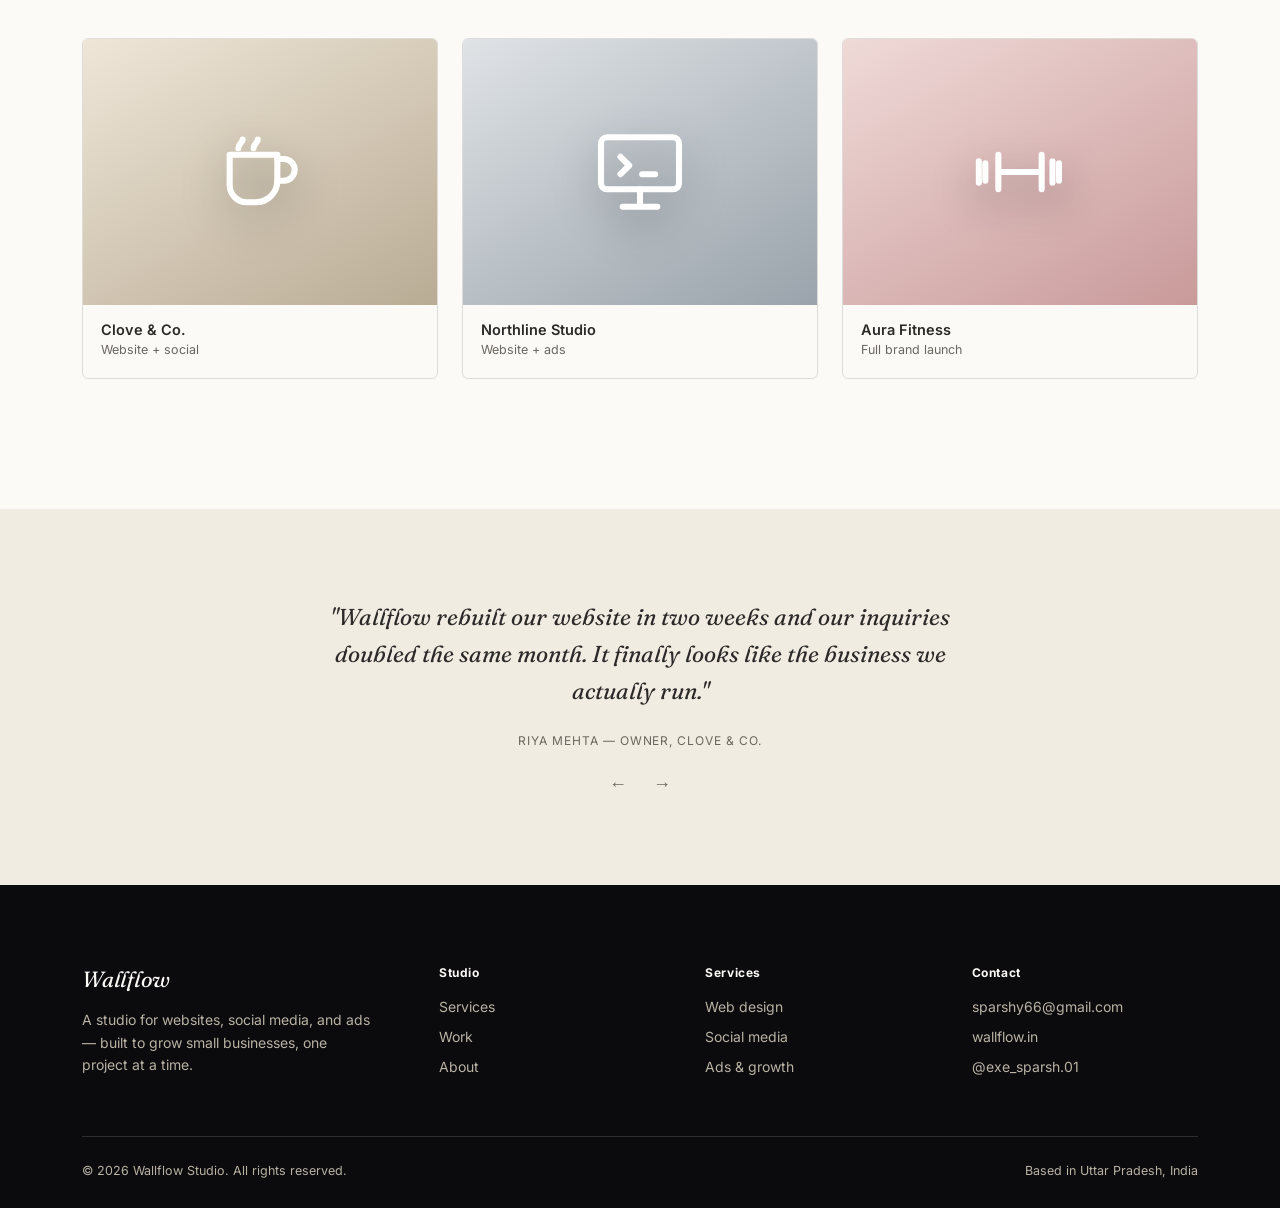
==== commit ba000ed7: "Add files via upload" ====
--- a/index.html
+++ b/index.html
@@ -1,2561 +1,203 @@
 <!DOCTYPE html>
-<html lang="en" itemscope itemtype="https://schema.org/ProfessionalService">
+<html lang="en">
 <head>
 <meta charset="UTF-8">
 <meta name="viewport" content="width=device-width, initial-scale=1.0">
-
-<!-- robots.txt reminder: ensure /robots.txt exists on server allowing all crawlers -->
-<!-- sitemap.xml reminder: ensure /sitemap.xml exists on server -->
-
-<!-- SVG favicon — shown in modern browsers (Chrome, Firefox, Edge) -->
-<link rel="icon" type="image/svg+xml" href="[data-uri]">
-<!-- PNG fallback favicon for older browsers -->
-<link rel="icon" type="image/png" sizes="32x32" href="[data-uri]">
-<!-- Apple Touch Icon (iPhone/iPad home screen) -->
-<link rel="apple-touch-icon" sizes="180x180" href="[data-uri]">
-<!-- Microsoft Tiles -->
-<meta name="msapplication-TileColor" content="#6633ee">
-<meta name="msapplication-TileImage" content="[data-uri]">
-
-<!-- ═══ PRIMARY SEO ═══ -->
-<title>Wallflow Studio | Website Designer in Lucknow — Web Design & Development from ₹3,500</title>
-<meta name="description" content="Wallflow Studio — Website designer in Lucknow, Uttar Pradesh. Professional web design & development from ₹3,500. Fast 3-day delivery. Get a custom website for your business. Call/WhatsApp: +91-9696101009.">
-
-<meta name="author" content="Sparsh — Wallflow Studio">
-<meta name="robots" content="index, follow, max-snippet:-1, max-image-preview:large, max-video-preview:-1">
-<meta name="googlebot" content="index, follow">
-<meta name="theme-color" content="#6633ee">
-<meta name="mobile-web-app-capable" content="yes">
-<meta name="apple-mobile-web-app-capable" content="yes">
-<meta name="apple-mobile-web-app-status-bar-style" content="black-translucent">
-<meta name="apple-mobile-web-app-title" content="Wallflow Studio">
-<meta name="application-name" content="Wallflow Studio">
-<link rel="canonical" href="https://wallflow.in/">
-<link rel="sitemap" type="application/xml" title="Sitemap" href="https://wallflow.in/sitemap.xml">
-
-<!-- ═══ OPEN GRAPH (Facebook, WhatsApp, LinkedIn) ═══ -->
-<meta property="og:type" content="website">
-<meta property="og:url" content="https://wallflow.in/">
-<meta property="og:site_name" content="Wallflow Studio">
-<meta property="og:title" content="Wallflow Studio | Website Designer in Lucknow — Affordable Web Design from ₹3,500">
-<meta property="og:description" content="Website designer in Lucknow, UP. Premium web design & development from ₹3,500. 3-day delivery. WhatsApp/Call: +91-9696101009.">
-<meta property="og:image" content="https://wallflow.in/og-image.jpg">
-<meta property="og:image:width" content="1200">
-<meta property="og:image:height" content="630">
-<meta property="og:image:alt" content="Wallflow Studio — Premium Web Design Agency India & Worldwide">
-<meta property="og:locale" content="en_IN">
-<meta property="og:locale:alternate" content="en_US">
-<meta property="og:locale:alternate" content="en_GB">
-<meta property="og:locale:alternate" content="hi_IN">
-
-<!-- ═══ TWITTER / X CARD ═══ -->
-<meta name="twitter:card" content="summary_large_image">
-<meta name="twitter:site" content="@wallflowstudio">
-<meta name="twitter:creator" content="@wallflowstudio">
-<meta name="twitter:title" content="Wallflow Studio | Website Designer in Lucknow — Web Design from ₹3,500">
-<meta name="twitter:description" content="Website designer in Lucknow, Uttar Pradesh. Premium websites from ₹3,500. 3-day delivery. WhatsApp: +91-9696101009.">
-<meta name="twitter:image" content="https://wallflow.in/og-image.jpg">
-
-<!-- ═══ GEO / LOCAL + GLOBAL SEO ═══ -->
-<meta name="geo.region" content="IN-UP">
-<meta name="geo.placename" content="Lucknow, Uttar Pradesh, India">
-<meta name="geo.position" content="26.8467;80.9462">
-<meta name="ICBM" content="26.8467, 80.9462">
-
-<!-- ═══ STRUCTURED DATA — LocalBusiness (enhanced) ═══ -->
-<script type="application/ld+json">
-{
-  "@context": "https://schema.org",
-  "@type": ["ProfessionalService", "LocalBusiness"],
-  "@id": "https://wallflow.in/#business",
-  "name": "Wallflow Studio",
-  "alternateName": ["Wallflow Web Studio", "Wallflow", "Sparsh Web Studio"],
-  "description": "Wallflow Studio is a website designer and web developer based in Lucknow, Uttar Pradesh. We build high-converting websites, e-commerce stores and landing pages for businesses in Lucknow, Kanpur, Gorakhpur, Varanasi and across India. Starting from ₹3,500 with 3-day delivery. WhatsApp: +91-9696101009.",
-  "url": "https://wallflow.in",
-  "telephone": "+91-9696101009",
-  "email": "sparshy66@gmail.com",
-  "priceRange": "₹₹",
-  "currenciesAccepted": "INR, USD, GBP, CAD, AUD",
-  "paymentAccepted": "Cash, UPI, Bank Transfer, NEFT, PayPal, Wise, Payoneer",
-  "foundingDate": "2024",
-  "slogan": "Best Website Designer in Lucknow — From ₹3,500",
-  "logo": {
-    "@type": "ImageObject",
-    "url": "https://wallflow.in/logo.png",
-    "width": 512,
-    "height": 512
-  },
-  "image": "https://wallflow.in/og-image.jpg",
-  "areaServed": [
-    {"@type": "Country", "name": "India"},
-    {"@type": "Country", "name": "United States"},
-    {"@type": "Country", "name": "United Kingdom"},
-    {"@type": "Country", "name": "Canada"},
-    {"@type": "Country", "name": "Australia"},
-    {"@type": "Country", "name": "United Arab Emirates"},
-    {"@type": "Country", "name": "Singapore"},
-    {"@type": "State",   "name": "Uttar Pradesh"},
-    {"@type": "State",   "name": "Maharashtra"},
-    {"@type": "State",   "name": "Karnataka"},
-    {"@type": "State",   "name": "Tamil Nadu"},
-    {"@type": "State",   "name": "Telangana"},
-    {"@type": "State",   "name": "West Bengal"},
-    {"@type": "State",   "name": "Gujarat"},
-    {"@type": "State",   "name": "Rajasthan"},
-    {"@type": "State",   "name": "Punjab"},
-    {"@type": "State",   "name": "Delhi"},
-    {"@type": "City",    "name": "New Delhi"},
-    {"@type": "City",    "name": "Mumbai"},
-    {"@type": "City",    "name": "Bangalore"},
-    {"@type": "City",    "name": "Chennai"},
-    {"@type": "City",    "name": "Hyderabad"},
-    {"@type": "City",    "name": "Kolkata"},
-    {"@type": "City",    "name": "Pune"},
-    {"@type": "City",    "name": "Ahmedabad"},
-    {"@type": "City",    "name": "Jaipur"},
-    {"@type": "City",    "name": "Surat"},
-    {"@type": "City",    "name": "Lucknow"},
-    {"@type": "City",    "name": "Gorakhpur"},
-    {"@type": "City",    "name": "Varanasi"},
-    {"@type": "City",    "name": "Kanpur"},
-    {"@type": "City",    "name": "Agra"},
-    {"@type": "City",    "name": "Noida"},
-    {"@type": "City",    "name": "Gurgaon"},
-    {"@type": "City",    "name": "Chandigarh"},
-    {"@type": "City",    "name": "Indore"},
-    {"@type": "City",    "name": "Bhopal"},
-    {"@type": "City",    "name": "Nagpur"},
-    {"@type": "City",    "name": "Patna"},
-    {"@type": "City",    "name": "Kochi"},
-    {"@type": "City",    "name": "Coimbatore"},
-    {"@type": "City",    "name": "Bhubaneswar"},
-    {"@type": "City",    "name": "Guwahati"},
-    {"@type": "City",    "name": "Dehradun"},
-    {"@type": "City",    "name": "Amritsar"},
-    {"@type": "City",    "name": "Visakhapatnam"}
-  ],
-  "address": {
-    "@type": "PostalAddress",
-    "addressLocality": "Lucknow",
-    "addressRegion": "Uttar Pradesh",
-    "postalCode": "226001",
-    "addressCountry": "IN"
-  },
-  "openingHoursSpecification": {
-    "@type": "OpeningHoursSpecification",
-    "dayOfWeek": ["Monday","Tuesday","Wednesday","Thursday","Friday","Saturday","Sunday"],
-    "opens": "09:00",
-    "closes": "21:00"
-  },
-  "hasOfferCatalog": {
-    "@type": "OfferCatalog",
-    "name": "Web Design Services",
-    "itemListElement": [
-      {"@type":"Offer","itemOffered":{"@type":"Service","name":"Portfolio Websites","description":"Stunning personal or agency portfolios that showcase your work and attract premium clients."},"price":"5000","priceCurrency":"INR"},
-      {"@type":"Offer","itemOffered":{"@type":"Service","name":"E-Commerce Stores","description":"Online stores with product management, payment integration and order tracking."},"price":"20000","priceCurrency":"INR"},
-      {"@type":"Offer","itemOffered":{"@type":"Service","name":"Landing Pages","description":"High-converting landing pages engineered to capture leads and drive sales."},"price":"5000","priceCurrency":"INR"},
-      {"@type":"Offer","itemOffered":{"@type":"Service","name":"Business Websites","description":"Professional websites for startups, restaurants, parlours and local businesses."},"price":"12000","priceCurrency":"INR"},
-      {"@type":"Offer","itemOffered":{"@type":"Service","name":"Website Redesign","description":"Modern redesigns that lift brand perception and UX."},"price":"8000","priceCurrency":"INR"},
-      {"@type":"Offer","itemOffered":{"@type":"Service","name":"SEO & Performance Optimization","description":"On-page SEO, fast load times and structured markup built in."},"price":"5000","priceCurrency":"INR"}
-    ]
-  },
-  
-  "sameAs": [
-    "https://www.instagram.com/exe_sparsh.01",
-    "https://wallflow.in"
-  ]
-}
-</script>
-
-<!-- ═══ STRUCTURED DATA — WebSite + Sitelinks Searchbox ═══ -->
-<script type="application/ld+json">
-{
-  "@context": "https://schema.org",
-  "@type": "WebSite",
-  "@id": "https://wallflow.in/#website",
-  "url": "https://wallflow.in",
-  "name": "Wallflow Studio",
-  "description": "Website Designer in Lucknow, Uttar Pradesh. Professional web design & development from ₹3,500. WhatsApp: +91-9696101009. Serving Lucknow, UP, and all of India.",
-  "inLanguage": "en-IN",
-  "publisher": {
-    "@type": "Organization",
-    "name": "Wallflow Studio",
-    "logo": {"@type": "ImageObject", "url": "https://wallflow.in/og-image.jpg"}
-  },
-  "potentialAction": {
-    "@type": "SearchAction",
-    "target": "https://wallflow.in/?s={search_term_string}",
-    "query-input": "required name=search_term_string"
-  }
-}
-</script>
-
-<!-- ═══ STRUCTURED DATA — FAQPage ═══ -->
-<script type="application/ld+json">
-{
-  "@context": "https://schema.org",
-  "@type": "FAQPage",
-  "mainEntity": [
-    {
-      "@type": "Question",
-      "name": "How much does a website cost in India?",
-      "acceptedAnswer": {"@type": "Answer", "text": "Wallflow Studio builds websites starting at ₹5,000. Pricing depends on the type of website — landing pages, business sites, portfolios, or full e-commerce stores. Contact us for a free custom quote tailored to your business."}
-    },
-    {
-      "@type": "Question",
-      "name": "How long does it take to build a website?",
-      "acceptedAnswer": {"@type": "Answer", "text": "Our average delivery time is 3 days for standard websites. Complex e-commerce or custom projects may take 5–10 days depending on requirements. We always deliver on time."}
-    },
-    {
-      "@type": "Question",
-      "name": "Do you provide SEO with the website?",
-      "acceptedAnswer": {"@type": "Answer", "text": "Yes, all websites built by Wallflow Studio include on-page SEO, fast load times, structured markup, and mobile optimization built in from day one — at no extra charge."}
-    },
-    {
-      "@type": "Question",
-      "name": "Which areas do you serve?",
-      "acceptedAnswer": {"@type": "Answer", "text": "Wallflow Studio serves clients across all of India — Delhi, Mumbai, Bangalore, Chennai, Hyderabad, Kolkata, Pune, Ahmedabad, Jaipur, Lucknow, Gorakhpur, Noida, Gurgaon, Chandigarh, and every other city. We also work with clients internationally in USA, UK, Canada, Australia, UAE, and Singapore. All work is done 100% remotely with seamless communication via Instagram and email."}
-    },
-    {
-      "@type": "Question",
-      "name": "What makes Wallflow Studio different from other web designers?",
-      "acceptedAnswer": {"@type": "Answer", "text": "We treat every website like a premium product — not a template. You get fast 3-day delivery, 100% custom design, on-page SEO built in, Instagram & email support, and a website built to convert visitors into customers. No hidden charges, no compromises."}
-    },
-    {
-      "@type": "Question",
-      "name": "Do you build e-commerce websites in India?",
-      "acceptedAnswer": {"@type": "Answer", "text": "Yes! We build complete e-commerce stores with product management, UPI and card payment gateway integration, order tracking, and mobile-first design. Starting at ₹20,000."}
-    }
-  ]
-}
-</script>
-
-<!-- ═══ STRUCTURED DATA — WebPage ═══ -->
-<script type="application/ld+json">
-{
-  "@context": "https://schema.org",
-  "@type": "WebPage",
-  "@id": "https://wallflow.in/#webpage",
-  "url": "https://wallflow.in/",
-  "name": "Wallflow Studio | Web Design & Development India — From ₹5,000",
-  "description": "Premium web design and development agency in India. Affordable websites starting at ₹5,000 with 3-day delivery. Serving all of India + USA, UK, Canada, Australia.",
-  "isPartOf": {"@id": "https://wallflow.in/#website"},
-  "about": {"@id": "https://wallflow.in/#business"},
-  "inLanguage": "en-IN",
-  "breadcrumb": {"@id": "https://wallflow.in/#breadcrumb"}
-}
-</script>
-
-<!-- ═══ STRUCTURED DATA — BreadcrumbList ═══ -->
-<script type="application/ld+json">
-{
-  "@context": "https://schema.org",
-  "@type": "BreadcrumbList",
-  "@id": "https://wallflow.in/#breadcrumb",
-  "itemListElement": [
-    {"@type":"ListItem","position":1,"name":"Home","item":"https://wallflow.in/"},
-    {"@type":"ListItem","position":2,"name":"Services","item":"https://wallflow.in/#services"},
-    {"@type":"ListItem","position":3,"name":"Why Us","item":"https://wallflow.in/#why"},
-    {"@type":"ListItem","position":4,"name":"Process","item":"https://wallflow.in/#process"},
-    {"@type":"ListItem","position":5,"name":"Testimonials","item":"https://wallflow.in/#testimonials"},
-    {"@type":"ListItem","position":6,"name":"Reviews","item":"https://wallflow.in/#reviews"},
-    {"@type":"ListItem","position":7,"name":"Pricing","item":"https://wallflow.in/#pricing"},
-    {"@type":"ListItem","position":8,"name":"FAQ","item":"https://wallflow.in/#faq"},
-    {"@type":"ListItem","position":9,"name":"Contact","item":"https://wallflow.in/#contact"}
-  ]
-}
-</script>
-
-<!-- ═══ STRUCTURED DATA — Person (founder) ═══ -->
-<script type="application/ld+json">
-{
-  "@context": "https://schema.org",
-  "@type": "Person",
-  "name": "Sparsh",
-  "jobTitle": "Web Designer & Developer",
-  "worksFor": {"@type": "Organization", "name": "Wallflow Studio"},
-  "url": "https://wallflow.in",
-  "email": "sparshy66@gmail.com",
-  "address": {"@type": "PostalAddress", "addressRegion": "Uttar Pradesh", "addressCountry": "IN"},
-  "knowsAbout": ["Web Design", "Web Development", "SEO", "E-Commerce", "Landing Pages", "UI/UX Design"]
-}
-</script>
-
-<!-- ═══ PERFORMANCE ═══ -->
+<title>Wallflow Studio — Websites, Social &amp; Ads</title>
 <link rel="preconnect" href="https://fonts.googleapis.com">
 <link rel="preconnect" href="https://fonts.gstatic.com" crossorigin>
-<link rel="dns-prefetch" href="https://fonts.googleapis.com">
-<link rel="preload" as="style" href="https://fonts.googleapis.com/css2?family=Instrument+Serif:ital@0;1&family=DM+Sans:ital,opsz,wght@0,9..40,300;0,9..40,400;0,9..40,500;0,9..40,600;0,9..40,700;1,9..40,300&display=swap">
-<link href="https://fonts.googleapis.com/css2?family=Instrument+Serif:ital@0;1&family=DM+Sans:ital,opsz,wght@0,9..40,300;0,9..40,400;0,9..40,500;0,9..40,600;0,9..40,700;1,9..40,300&display=swap" rel="stylesheet">
-
-<style>
-:root {
-  /* Evervault-exact palette */
-  --bg:       #07070f;
-  --bg2:      #0c0c18;
-  --card:     #111122;
-  --card2:    #0e0e1e;
-  --border:   rgba(120,100,255,0.1);
-  --border2:  rgba(120,100,255,0.22);
-  --text:     #f0eeff;
-  --text2:    #9893c4;
-  --text3:    #5a567a;
-  --purple:   #6633ee;
-  --purple2:  #8855ff;
-  --purple3:  #aa77ff;
-  --violet:   #4422cc;
-  --p-glow:   rgba(102,51,238,0.28);
-  --p-glow2:  rgba(102,51,238,0.12);
-  --p-glow3:  rgba(102,51,238,0.06);
-}
-
-*,*::before,*::after{box-sizing:border-box;margin:0;padding:0}
-html{scroll-behavior:smooth}
-body{
-  background:var(--bg);
-  color:var(--text);
-  font-family:'DM Sans',-apple-system,sans-serif;
-  font-size:16px;
-  line-height:1.6;
-  overflow-x:hidden;
-  -webkit-font-smoothing:antialiased;
-}
-
-/* ══════════════════════════════════════════
-   EVERVAULT BACKGROUND SYSTEM
-   Deep space: layered mesh gradients + 
-   grain noise + subtle grid + glowing orbs
-   ══════════════════════════════════════════ */
-
-/* Global grain texture overlay */
-body::before {
-  content:'';
-  position:fixed;inset:0;z-index:0;
-  pointer-events:none;
-  background-image:url("data:image/svg+xml,%3Csvg viewBox='0 0 512 512' xmlns='http://www.w3.org/2000/svg'%3E%3Cfilter id='noise'%3E%3CfeTurbulence type='fractalNoise' baseFrequency='0.9' numOctaves='4' stitchTiles='stitch'/%3E%3C/filter%3E%3Crect width='100%25' height='100%25' filter='url(%23noise)' opacity='1'/%3E%3C/svg%3E");
-  background-size:200px 200px;
-  opacity:0.025;
-}
-
-/* Plain dark body — each section has its own purple gradient */
-body{
-  background: #07070f;
-}
-
-/* Global mesh gradient overlay */
-body::after {
-  content:'';
-  position:fixed;inset:0;z-index:0;
-  pointer-events:none;
-  background: radial-gradient(ellipse 60% 25% at 50% 100%, rgba(124,58,237,0.12) 0%, transparent 70%);
-}
-
-/* Subtle dot grid */
-.global-grid {
-  position:fixed;inset:0;z-index:0;pointer-events:none;
-  background-image:radial-gradient(circle, rgba(130,100,255,0.18) 1px, transparent 1px);
-  background-size:36px 36px;
-  mask-image:radial-gradient(ellipse 100% 100% at 50% 0%, black 0%, transparent 80%);
-  -webkit-mask-image:radial-gradient(ellipse 100% 100% at 50% 0%, black 0%, transparent 80%);
-}
-
-/* All content sits above the bg layers */
-nav,section,footer,.marquee-wrap,.mobile-menu,.scroll-bar {
-  position:relative;z-index:1;
-}
-
-/* SVG FILTERS */
-.svg-filters{position:absolute;width:0;height:0;overflow:hidden}
-
-/* Skip link for accessibility/SEO */
-.skip-link{
-  position:absolute;top:-100px;left:16px;
-  background:var(--purple);color:#fff;
-  padding:8px 16px;border-radius:8px;
-  font-size:0.85rem;font-weight:600;
-  z-index:9999;text-decoration:none;
-  transition:top 0.2s;
-}
-.skip-link:focus{top:16px;}
-
-/* ── SCROLL PROGRESS ── */
-.scroll-bar{
-  position:fixed;top:0;left:0;height:1.5px;
-  background:linear-gradient(90deg,var(--violet),var(--purple),var(--purple3));
-  width:0%;z-index:1001;transition:width 0.1s linear;
-  box-shadow:0 0 12px var(--purple);
-}
-
-/* ── NAV ── */
-nav{
-  position:fixed;top:0;left:0;right:0;z-index:100;
-  height:56px;
-  display:flex;align-items:center;justify-content:space-between;
-  padding:0 max(24px, 4vw);
-  background:rgba(7,7,15,0.75);
-  backdrop-filter:saturate(160%) blur(24px);
-  -webkit-backdrop-filter:saturate(160%) blur(24px);
-  border-bottom:none;
-  transition:background 0.3s;
-}
-/* Glowing gradient line at top of nav — exact purple from screenshot */
-nav#navbar::before{
-  content:"";
-  position:absolute;top:0;left:0;right:0;
-  height:1.5px;
-  background:linear-gradient(90deg,
-    transparent 0%,
-    #4422cc 10%,
-    #6633ee 25%,
-    #a855f7 45%,
-    #c084fc 50%,
-    #a855f7 55%,
-    #6633ee 75%,
-    #4422cc 90%,
-    transparent 100%
-  );
-  box-shadow:0 0 18px 2px rgba(168,85,247,0.55), 0 0 40px 4px rgba(102,51,238,0.3);
-  z-index:1;
-}
-.nav-logo{
-  font-size:0.97rem;font-weight:600;letter-spacing:-0.02em;
-  color:var(--text);text-decoration:none;
-  display:flex;align-items:center;gap:9px;
-}
-.nav-logo-mark{
-  width:30px;height:25px;
-  display:block;
-  flex-shrink:0;
-  filter: drop-shadow(0 0 6px rgba(80,100,255,0.5));
-}
-.nav-links{
-  display:flex;gap:0;list-style:none;
-  position:absolute;left:50%;transform:translateX(-50%);
-}
-.nav-links a{
-  color:var(--text2);text-decoration:none;
-  font-size:0.83rem;font-weight:400;
-  padding:6px 15px;border-radius:8px;
-  transition:color 0.2s,background 0.2s;letter-spacing:-0.01em;
-}
-.nav-links a:hover{color:var(--text);background:rgba(102,51,238,0.1)}
-
-/* Hire Me nav button */
-.nav-hire{
-  position:relative;padding:1.5px;
-  background:linear-gradient(135deg,#4422cc,#6633ee,#a855f7,#c084fc,#a855f7);
-  border-radius:9px;transition:all 0.4s ease;text-decoration:none;
-  display:inline-flex;
-  box-shadow:0 0 14px rgba(168,85,247,0.35);
-}
-.nav-hire::before{
-  content:"";position:absolute;inset:0;
-  border-radius:9px;z-index:-1;filter:blur(0);
-  transition:filter 0.4s ease;
-  background:linear-gradient(135deg,#4422cc,#a855f7);
-}
-.nav-hire:hover::before{filter:blur(14px);}
-.nav-hire:hover{box-shadow:0 0 28px rgba(168,85,247,0.6);}
-.nav-hire-inner{
-  background:var(--bg);color:var(--text);
-  padding:5px 16px;border-radius:7px;
-  font-size:0.83rem;font-weight:500;letter-spacing:-0.01em;
-  white-space:nowrap;
-}
-
-/* Mobile hamburger */
-.nav-hamburger{
-  display:none;flex-direction:column;gap:5px;cursor:pointer;
-  background:none;border:none;padding:4px;
-}
-.nav-hamburger span{
-  display:block;width:22px;height:1.5px;
-  background:var(--text2);border-radius:2px;
-  transition:all 0.3s;
-}
-.mobile-menu{
-  display:none;position:fixed;top:56px;left:0;right:0;bottom:0;
-  background:rgba(7,7,15,0.97);backdrop-filter:blur(40px);
-  z-index:99;padding:40px 24px;
-  flex-direction:column;gap:0;
-}
-.mobile-menu.open{display:flex}
-.mobile-menu a{
-  color:var(--text2);text-decoration:none;font-size:1.6rem;
-  font-weight:300;letter-spacing:-0.03em;
-  padding:14px 0;border-bottom:1px solid var(--border);
-  transition:color 0.2s;
-}
-.mobile-menu a:hover{color:var(--text)}
-.mobile-menu .m-cta{margin-top:auto;padding-top:32px;border-bottom:none;}
-
-/* ── HERO ── */
-#hero{
-  min-height:100vh;
-  display:flex;flex-direction:column;
-  align-items:center;justify-content:center;
-  text-align:center;
-  padding:130px max(24px,5vw) 90px;
-  position:relative;overflow:hidden;
-  background:
-    radial-gradient(ellipse 120% 60% at 50% 100%, #7c3aed 0%, #6d28d9 18%, #4c1d95 36%, #1e0a3c 55%, transparent 72%),
-    #07070f;
-}
-
-/* Hero animated canvas background */
-#heroCanvas{
-  position:absolute;inset:0;width:100%;height:100%;
-  z-index:0;opacity:0.85;
-  pointer-events:none;
-}
-
-/* Hero-specific extra orbs for depth */
-.hero-orb-layer{position:absolute;inset:0;z-index:0;pointer-events:none}
-.hero-orb{
-  position:absolute;border-radius:50%;
-  filter:blur(100px);
-}
-.hero-orb-1{
-  width:110%;height:55%;
-  background:radial-gradient(ellipse at 50% 100%, rgba(167,139,250,0.22) 0%, rgba(124,58,237,0.1) 40%, transparent 70%);
-  bottom:0;left:-5%;
-  filter:blur(30px);
-  border-radius:0;
-  animation:orbFloat1 14s ease-in-out infinite alternate;
-}
-.hero-orb-2{
-  width:500px;height:500px;
-  background:radial-gradient(ellipse,rgba(167,139,250,0.18),transparent 70%);
-  bottom:60px;right:-80px;
-  animation:orbFloat2 18s ease-in-out infinite alternate;
-}
-.hero-orb-3{
-  width:400px;height:400px;
-  background:radial-gradient(ellipse,rgba(124,58,237,0.2),transparent 70%);
-  bottom:60px;left:-80px;
-  animation:orbFloat3 16s ease-in-out infinite alternate;
-}
-@keyframes orbFloat1{from{transform:translateX(-50%) translateY(0)}to{transform:translateX(-50%) translateY(70px)}}
-@keyframes orbFloat2{from{transform:translateY(0)}to{transform:translateY(-50px)}}
-@keyframes orbFloat3{from{transform:translateY(0)}to{transform:translateY(40px)}}
-
-/* Subtle radial vignette grid in hero */
-.hero-grid{
-  position:absolute;inset:0;z-index:0;
-  background-image:
-    linear-gradient(rgba(120,100,255,0.04) 1px,transparent 1px),
-    linear-gradient(90deg,rgba(120,100,255,0.04) 1px,transparent 1px);
-  background-size:48px 48px;
-  mask-image:radial-gradient(ellipse 75% 65% at 50% 40%, black 10%, transparent 100%);
-  -webkit-mask-image:radial-gradient(ellipse 75% 65% at 50% 40%, black 10%, transparent 100%);
-}
-
-.hero-eyebrow{
-  display:inline-flex;align-items:center;gap:8px;
-  background:rgba(102,51,238,0.1);
-  border:1px solid rgba(102,51,238,0.28);
-  color:var(--purple3);font-size:0.75rem;font-weight:500;
-  padding:5px 14px;border-radius:100px;
-  margin-bottom:2.2rem;letter-spacing:0.07em;text-transform:uppercase;
-  z-index:1;animation:fadeUp 0.9s ease both;
-}
-.hero-eyebrow::before{
-  content:'';width:6px;height:6px;border-radius:50%;
-  background:var(--purple3);box-shadow:0 0 10px var(--purple);
-  animation:blinkDot 2.2s ease-in-out infinite;
-}
-@keyframes blinkDot{0%,100%{opacity:1}50%{opacity:0.25}}
-
-.hero-headline{
-  font-size:clamp(2.8rem,6.5vw,6rem);
-  font-weight:700;line-height:1.03;letter-spacing:-0.04em;
-  max-width:900px;z-index:1;
-  animation:fadeUp 0.9s 0.08s ease both;
-}
-.hero-headline em{
-  font-style:italic;
-  font-family:'Instrument Serif',serif;
-  font-weight:400;letter-spacing:-0.02em;
-  background:linear-gradient(125deg,#d0c8ff 0%,var(--purple3) 45%,var(--purple) 100%);
-  -webkit-background-clip:text;-webkit-text-fill-color:transparent;
-  background-clip:text;
-}
-.hero-sub{
-  font-size:clamp(1rem,1.6vw,1.15rem);color:var(--text2);
-  max-width:540px;margin-top:1.8rem;line-height:1.78;
-  font-weight:300;z-index:1;
-  animation:fadeUp 0.9s 0.16s ease both;
-}
-.hero-actions{
-  display:flex;gap:14px;flex-wrap:wrap;justify-content:center;
-  margin-top:2.8rem;z-index:1;
-  animation:fadeUp 0.9s 0.24s ease both;
-}
-
-/* Primary CTA — gradient border */
-.btn-primary{
-  position:relative;padding:2.5px;
-  background:linear-gradient(135deg,var(--violet),var(--purple2),var(--purple3));
-  border-radius:14px;text-decoration:none;display:inline-flex;cursor:pointer;
-  transition:all 0.4s ease;
-}
-.btn-primary::before{
-  content:"";position:absolute;inset:0;
-  border-radius:14px;z-index:-1;filter:blur(0);
-  background:linear-gradient(135deg,var(--violet),var(--purple2));
-  transition:filter 0.4s ease;
-}
-.btn-primary:hover::before{filter:blur(18px);}
-.btn-primary-inner{
-  background:var(--bg);color:var(--text);
-  padding:12px 32px;border-radius:12px;
-  font-size:0.95rem;font-weight:500;
-  letter-spacing:-0.01em;white-space:nowrap;
-  font-family:'DM Sans',sans-serif;
-}
-
-/* Secondary CTA — ghost with glow border lines */
-.btn-ghost{
-  position:relative;cursor:pointer;border:none;
-  display:inline-flex;text-decoration:none;
-  background:rgba(120,100,255,0.05);
-  border:1px solid rgba(120,100,255,0.18);
-  color:var(--text2);
-  padding:12px 32px;
-  font-size:0.95rem;font-weight:500;
-  font-family:'DM Sans',sans-serif;
-  letter-spacing:-0.01em;
-  border-radius:14px;
-  transition:all 0.3s ease;
-}
-.btn-ghost:hover{
-  background:rgba(120,100,255,0.1);
-  border-color:rgba(120,100,255,0.35);
-  color:var(--text);
-  box-shadow:0 0 24px var(--p-glow2);
-}
-
-.hero-stats{
-  display:flex;gap:clamp(2rem,4vw,4rem);flex-wrap:wrap;
-  justify-content:center;margin-top:4.5rem;z-index:1;
-  animation:fadeUp 0.9s 0.32s ease both;
-}
-.stat-item{text-align:center}
-.stat-num{
-  font-size:clamp(1.6rem,3vw,2.2rem);font-weight:700;
-  letter-spacing:-0.04em;line-height:1;
-  background:linear-gradient(135deg,var(--text) 40%,var(--purple3));
-  -webkit-background-clip:text;-webkit-text-fill-color:transparent;
-  background-clip:text;
-}
-.stat-label{font-size:0.72rem;color:var(--text3);text-transform:uppercase;letter-spacing:0.1em;margin-top:4px;}
-.stat-divider{width:1px;background:var(--border);align-self:stretch;margin:4px 0;}
-
-/* ── MARQUEE ── */
-.marquee-wrap{
-  border-top:1px solid var(--border);
-  border-bottom:1px solid var(--border);
-  padding:14px 0;overflow:hidden;
-  background:rgba(12,12,24,0.6);
-}
-.marquee-track{display:flex;width:max-content;gap:3rem;animation:marquee 28s linear infinite;}
-.marquee-item{
-  display:flex;align-items:center;gap:10px;
-  font-size:0.78rem;color:var(--text3);
-  text-transform:uppercase;letter-spacing:0.12em;
-  white-space:nowrap;font-weight:500;
-}
-.marquee-sep{width:4px;height:4px;border-radius:50%;background:var(--purple);flex-shrink:0;box-shadow:0 0 8px var(--purple);}
-@keyframes marquee{from{transform:translateX(0)}to{transform:translateX(-50%)}}
-
-/* ── SECTION BASE ── */
-section{padding:clamp(80px,10vw,120px) max(24px,5vw)}
-.section-tag{
-  display:inline-flex;align-items:center;gap:6px;
-  font-size:0.72rem;font-weight:500;text-transform:uppercase;
-  letter-spacing:0.15em;color:var(--purple3);
-  margin-bottom:1rem;
-}
-.section-tag::before{content:'';width:16px;height:1px;background:var(--purple3)}
-.section-title{
-  font-size:clamp(1.8rem,3.5vw,3rem);font-weight:700;
-  letter-spacing:-0.04em;line-height:1.1;max-width:680px;
-}
-.section-title em{
-  font-style:italic;font-family:'Instrument Serif',serif;
-  font-weight:400;letter-spacing:-0.02em;
-  background:linear-gradient(125deg,var(--text) 20%,var(--purple3));
-  -webkit-background-clip:text;-webkit-text-fill-color:transparent;
-  background-clip:text;
-}
-.section-sub{color:var(--text2);font-size:1rem;max-width:480px;margin-top:1rem;line-height:1.75;font-weight:300;}
-
-/* ── SERVICES ── */
-#services{
-  background:
-    radial-gradient(ellipse 100% 55% at 50% 100%, #5b21b6 0%, #4c1d95 20%, #1e0a3c 45%, transparent 65%),
-    #07070f;
-}
-.services-intro{
-  display:flex;justify-content:space-between;align-items:flex-end;
-  gap:2rem;flex-wrap:wrap;margin-bottom:4rem;
-}
-/* New premium services grid */
-.services-grid{
-  display:grid;
-  grid-template-columns:repeat(3,1fr);
-  gap:1.5px;
-  background:linear-gradient(135deg,rgba(124,58,237,0.35),rgba(76,29,149,0.15),rgba(124,58,237,0.35));
-  border-radius:24px;overflow:hidden;
-  border:1.5px solid transparent;
-  position:relative;
-}
-.services-grid::before{
-  content:'';position:absolute;inset:0;border-radius:24px;
-  background:linear-gradient(135deg,rgba(124,58,237,0.3),transparent 50%,rgba(109,40,217,0.2));
-  pointer-events:none;z-index:0;
-}
-.svc-card{
-  background:#0a0a18;
-  padding:clamp(28px,3vw,42px);
-  position:relative;overflow:hidden;
-  transition:background 0.4s ease, transform 0.3s ease;
-  cursor:default;
-  display:flex;flex-direction:column;gap:0;
-}
-/* Number label top-right */
-.svc-card::after{
-  content:attr(data-num);
-  position:absolute;top:28px;right:28px;
-  font-size:0.72rem;font-weight:600;letter-spacing:0.08em;
-  color:rgba(167,139,250,0.3);
-  font-family:'DM Sans',sans-serif;
-}
-/* Radial glow on hover */
-.svc-card::before{
-  content:'';position:absolute;
-  width:280px;height:280px;border-radius:50%;
-  background:radial-gradient(circle, rgba(124,58,237,0.18) 0%, transparent 70%);
-  top:-80px;left:-60px;
-  opacity:0;transition:opacity 0.5s ease, transform 0.5s ease;
-  pointer-events:none;
-}
-.svc-card:hover{ background:#0d0d22; }
-.svc-card:hover::before{ opacity:1; transform:scale(1.2); }
-
-.svc-icon{
-  width:52px;height:52px;border-radius:14px;
-  background:linear-gradient(135deg,rgba(124,58,237,0.15),rgba(76,29,149,0.1));
-  border:1px solid rgba(124,58,237,0.3);
-  display:flex;align-items:center;justify-content:center;
-  font-size:1.3rem;margin-bottom:1.8rem;
-  transition:all 0.35s ease;
-  color:var(--purple3);
-  position:relative;z-index:1;
-  box-shadow:0 0 0 rgba(124,58,237,0);
-}
-.svc-card:hover .svc-icon{
-  background:linear-gradient(135deg,rgba(124,58,237,0.3),rgba(109,40,217,0.2));
-  border-color:rgba(167,139,250,0.5);
-  box-shadow:0 0 20px rgba(124,58,237,0.4), 0 0 40px rgba(124,58,237,0.15);
-  transform:scale(1.08);
-}
-.svc-name{
-  font-size:1.08rem;font-weight:600;letter-spacing:-0.02em;
-  margin-bottom:0.7rem;
-  position:relative;z-index:1;
-  transition:color 0.3s;
-}
-.svc-card:hover .svc-name{ color:#c4b5fd; }
-.svc-desc{
-  color:var(--text2);font-size:0.85rem;line-height:1.7;font-weight:300;
-  position:relative;z-index:1;flex:1;
-}
-.svc-arrow{
-  position:relative;z-index:1;
-  margin-top:1.8rem;
-  width:32px;height:32px;border-radius:50%;
-  background:rgba(124,58,237,0.1);
-  border:1px solid rgba(124,58,237,0.2);
-  display:flex;align-items:center;justify-content:center;
-  color:var(--purple3);font-size:0.85rem;
-  opacity:0;transition:all 0.35s ease;
-  transform:translateY(6px);
-}
-.svc-card:hover .svc-arrow{
-  opacity:1;transform:translateY(0);
-  background:rgba(124,58,237,0.22);
-  border-color:rgba(167,139,250,0.45);
-  box-shadow:0 0 14px rgba(124,58,237,0.3);
-}
-
-/* ── WHY CHOOSE US ── */
-#why{
-  background:
-    radial-gradient(ellipse 110% 60% at 50% 100%, #7c3aed 0%, #6d28d9 18%, #4c1d95 38%, #1e0a3c 55%, transparent 72%),
-    #07070f;
-}
-.why-grid{
-  display:grid;grid-template-columns:repeat(2,1fr);
-  gap:1px;background:var(--border);
-  border:1px solid var(--border);border-radius:20px;
-  overflow:hidden;margin-top:4rem;
-}
-.why-item{
-  background:var(--bg2);padding:clamp(24px,3vw,40px);
-  display:flex;gap:20px;align-items:flex-start;
-  transition:background 0.3s;position:relative;overflow:hidden;
-}
-.why-item::after{
-  content:'';position:absolute;inset:0;
-  background:radial-gradient(ellipse 200px 200px at 0% 100%, rgba(102,51,238,0.08),transparent 70%);
-  opacity:0;transition:opacity 0.5s;
-}
-.why-item:hover{background:var(--card2)}
-.why-item:hover::after{opacity:1}
-.why-icon{
-  width:44px;height:44px;border-radius:12px;
-  background:rgba(102,51,238,0.08);
-  border:1px solid rgba(102,51,238,0.15);
-  display:flex;align-items:center;justify-content:center;
-  font-size:1.2rem;flex-shrink:0;transition:all 0.3s;
-  color:var(--purple3);
-}
-.why-item:hover .why-icon{
-  background:rgba(102,51,238,0.18);
-  box-shadow:0 0 20px var(--p-glow2);
-}
-.why-text h4{font-size:0.95rem;font-weight:600;letter-spacing:-0.02em;margin-bottom:0.3rem;}
-.why-text p{color:var(--text2);font-size:0.83rem;line-height:1.6;font-weight:300}
-
-/* ── TYPING TESTIMONIAL ── */
-.testi-typing-wrap{
-  margin-top:5rem;
-  display:flex;justify-content:center;
-}
-.testi-typing-inner{
-  background:var(--card);
-  border:1px solid var(--border);
-  border-radius:24px;
-  padding:clamp(40px,6vw,72px) clamp(28px,5vw,64px) clamp(36px,5vw,56px);
-  max-width:820px;width:100%;
-  position:relative;overflow:hidden;
-  text-align:center;
-}
-.testi-typing-inner::before{
-  content:'';position:absolute;inset:0;
-  background:radial-gradient(ellipse 600px 400px at 50% -100px, rgba(102,51,238,0.12), transparent 65%);
-  pointer-events:none;
-}
-.testi-typing-arc{
-  position:relative;height:80px;margin-bottom:0.5rem;
-  display:flex;align-items:flex-end;justify-content:center;
-}
-.arc-svg{
-  position:absolute;bottom:0;left:50%;transform:translateX(-50%);
-  width:320px;height:80px;
-}
-.testi-typing-brand{
-  position:relative;z-index:1;
-  display:inline-flex;align-items:center;gap:8px;
-  background:rgba(7,7,15,0.8);
-  border:1px solid var(--border2);
-  border-radius:100px;
-  padding:6px 16px 6px 8px;
-  font-size:0.82rem;font-weight:500;color:var(--text);
-  letter-spacing:-0.01em;
-}
-.testi-brand-logo{
-  width:28px;height:28px;border-radius:50%;
-  background:rgba(102,51,238,0.15);
-  border:1px solid rgba(102,51,238,0.3);
-  display:flex;align-items:center;justify-content:center;
-  color:var(--purple3);flex-shrink:0;
-}
-.testi-typing-quote{
-  font-size:clamp(1rem,2.2vw,1.35rem);
-  line-height:1.72;
-  color:var(--text);
-  font-family:'DM Sans',sans-serif;
-  font-weight:300;
-  letter-spacing:-0.01em;
-  min-height:6.5em;
-  display:flex;align-items:center;justify-content:center;
-  margin:2rem 0 0;
-  font-style:italic;
-}
-.testi-typing-cursor{
-  display:inline-block;width:2px;height:1.3em;
-  background:var(--purple3);border-radius:2px;
-  vertical-align:middle;margin-left:2px;
-  animation:cursorBlink 0.75s step-end infinite;
-  margin-top:-0.2rem;
-}
-@keyframes cursorBlink{0%,100%{opacity:1}50%{opacity:0}}
-.testi-typing-pills{
-  display:flex;flex-wrap:wrap;gap:8px;justify-content:center;
-  margin-top:2.5rem;
-}
-.testi-pill{
-  background:rgba(102,51,238,0.06);
-  border:1px solid var(--border);
-  border-radius:100px;
-  padding:6px 16px;
-  font-size:0.75rem;color:var(--text3);
-  font-family:'DM Sans',sans-serif;
-  font-weight:400;cursor:pointer;
-  transition:all 0.25s ease;letter-spacing:-0.01em;
-  white-space:nowrap;
-}
-.testi-pill:hover{border-color:var(--border2);color:var(--text2)}
-.testi-pill.active{
-  border-color:rgba(102,51,238,0.5);
-  background:rgba(102,51,238,0.12);
-  color:var(--text);
-}
-
-/* ── PROCESS ── */
-#process{
-  background:
-    radial-gradient(ellipse 100% 55% at 50% 100%, #5b21b6 0%, #4c1d95 20%, #1e0a3c 45%, transparent 65%),
-    #07070f;
-}
-.process-track{
-  display:grid;grid-template-columns:repeat(4,1fr);
-  gap:0;margin-top:4rem;
-  position:relative;
-}
-.process-track::before{
-  content:'';position:absolute;
-  top:30px;left:12.5%;right:12.5%;height:1px;
-  background:linear-gradient(90deg,transparent,var(--purple),var(--purple3),var(--purple),transparent);
-  opacity:0.4;
-}
-.process-step{padding:0 clamp(12px,2vw,24px);text-align:center;position:relative;padding-top:0;}
-.process-num{
-  width:60px;height:60px;border-radius:50%;
-  background:var(--card);border:1px solid var(--border);
-  display:flex;align-items:center;justify-content:center;
-  margin:0 auto 1.5rem;
-  font-size:0.85rem;font-weight:600;color:var(--purple3);
-  position:relative;z-index:1;
-  transition:all 0.35s;letter-spacing:-0.01em;
-}
-.process-step:hover .process-num{
-  background:linear-gradient(135deg,var(--violet),var(--purple2));
-  color:#fff;border-color:transparent;
-  box-shadow:0 0 32px var(--p-glow);
-}
-.process-name{font-size:0.95rem;font-weight:600;letter-spacing:-0.02em;margin-bottom:0.5rem;}
-.process-desc{color:var(--text2);font-size:0.82rem;line-height:1.6;font-weight:300}
-
-/* ── TESTIMONIALS ── */
-#testimonials{
-  background:
-    radial-gradient(ellipse 110% 60% at 50% 100%, #7c3aed 0%, #6d28d9 18%, #4c1d95 38%, #1e0a3c 55%, transparent 72%),
-    #07070f;
-}
-.testi-grid{display:grid;grid-template-columns:repeat(3,1fr);gap:1.5rem;margin-top:4rem;}
-.testi-card{
-  background:var(--card);
-  border:1px solid var(--border);
-  border-radius:20px;padding:2rem;
-  position:relative;transition:all 0.4s ease;overflow:hidden;
-}
-.testi-card::before{
-  content:'';position:absolute;inset:0;
-  background:radial-gradient(ellipse 300px 200px at 50% -20%, rgba(102,51,238,0.1), transparent 70%);
-  opacity:0;transition:opacity 0.5s;
-}
-.testi-card:hover{
-  border-color:rgba(102,51,238,0.35);
-  transform:translateY(-5px);
-  box-shadow:0 28px 56px rgba(0,0,0,0.5),0 0 48px var(--p-glow2);
-}
-.testi-card:hover::before{opacity:1}
-.testi-stars{color:#c4a3ff;font-size:0.8rem;letter-spacing:2px;margin-bottom:1.2rem;}
-.testi-text{color:var(--text);font-size:0.9rem;line-height:1.75;font-weight:300;margin-bottom:1.5rem;font-style:italic;}
-.testi-author{display:flex;align-items:center;gap:12px}
-.testi-av{
-  width:42px;height:42px;border-radius:50%;
-  display:flex;align-items:center;justify-content:center;
-  font-size:0.85rem;font-weight:700;flex-shrink:0;letter-spacing:-0.01em;
-}
-.av1{background:linear-gradient(135deg,var(--violet),var(--purple2))}
-.av2{background:linear-gradient(135deg,#3322aa,#6633ee)}
-.av3{background:linear-gradient(135deg,#22337a,#4455cc)}
-.testi-name{font-size:0.88rem;font-weight:600;letter-spacing:-0.01em}
-.testi-role{font-size:0.75rem;color:var(--text3)}
-
-/* ── PRICING ── */
-#pricing{
-  background:
-    radial-gradient(ellipse 100% 55% at 50% 100%, #5b21b6 0%, #4c1d95 20%, #1e0a3c 45%, transparent 65%),
-    #07070f;
-}
-.pricing-grid{display:grid;grid-template-columns:repeat(3,1fr);gap:1.5rem;margin-top:4rem;}
-.price-card{
-  background:var(--card);border:1px solid var(--border);
-  border-radius:24px;padding:clamp(28px,3vw,40px);
-  position:relative;transition:all 0.4s ease;
-  display:flex;flex-direction:column;overflow:hidden;
-}
-.price-card::before{
-  content:'';position:absolute;top:0;left:0;right:0;height:1px;
-  background:linear-gradient(90deg,transparent,var(--purple),transparent);
-  opacity:0;transition:opacity 0.4s;
-}
-.price-card:hover:not(.featured){
-  border-color:var(--border2);transform:translateY(-4px);
-}
-.price-card:hover::before{opacity:1}
-.price-card.featured{
-  border-color:rgba(102,51,238,0.45);
-  background:linear-gradient(160deg,rgba(102,51,238,0.09) 0%,var(--card) 55%);
-  box-shadow:0 0 70px var(--p-glow2),0 0 0 1px rgba(102,51,238,0.2);
-}
-.price-card.featured::before{opacity:1}
-.price-popular{
-  display:inline-block;
-  background:linear-gradient(135deg,var(--violet),var(--purple2));
-  color:#fff;
-  font-size:0.68rem;font-weight:600;text-transform:uppercase;
-  letter-spacing:0.1em;padding:3px 12px;border-radius:100px;
-  margin-bottom:1.5rem;
-  box-shadow:0 0 16px var(--p-glow);
-}
-.price-plan{font-size:1rem;font-weight:600;letter-spacing:-0.02em;color:var(--text2);margin-bottom:0.8rem;}
-.price-amount{font-size:clamp(2rem,4vw,2.8rem);font-weight:700;letter-spacing:-0.05em;line-height:1;margin-bottom:0.3rem;}
-.price-amount small{font-size:1rem;font-weight:400;color:var(--text3);letter-spacing:0;}
-.price-note{font-size:0.78rem;color:var(--text3);margin-bottom:1.5rem}
-.price-divider{height:1px;background:var(--border);margin-bottom:1.5rem}
-.price-features{list-style:none;display:flex;flex-direction:column;gap:0.65rem;margin-bottom:2rem;flex:1;}
-.price-features li{
-  font-size:0.85rem;color:var(--text2);
-  display:flex;align-items:center;gap:9px;font-weight:300;
-}
-.price-features li::before{
-  content:'';width:17px;height:17px;border-radius:50%;flex-shrink:0;
-  background:rgba(102,51,238,0.15);border:1px solid rgba(102,51,238,0.3);
-  background-image:url("data:image/svg+xml,%3Csvg viewBox='0 0 16 16' fill='none' xmlns='http://www.w3.org/2000/svg'%3E%3Cpath d='M4 8l2.5 2.5L12 5' stroke='%23aa77ff' stroke-width='1.5' stroke-linecap='round' stroke-linejoin='round'/%3E%3C/svg%3E");
-  background-repeat:no-repeat;background-position:center;
-}
-.price-cta{
-  display:block;text-align:center;padding:13px;border-radius:12px;
-  font-weight:500;font-size:0.9rem;letter-spacing:-0.01em;
-  text-decoration:none;transition:all 0.25s ease;
-  font-family:'DM Sans',sans-serif;
-}
-.featured .price-cta{
-  background:linear-gradient(135deg,var(--violet),var(--purple2));
-  color:#fff;
-  box-shadow:0 0 28px var(--p-glow);
-}
-.featured .price-cta:hover{box-shadow:0 0 48px var(--p-glow);filter:brightness(1.1);}
-.price-card:not(.featured) .price-cta{
-  border:1px solid var(--border2);color:var(--text);
-}
-.price-card:not(.featured) .price-cta:hover{
-  background:rgba(102,51,238,0.1);border-color:rgba(102,51,238,0.35);
-}
-
-/* ── CONTACT ── */
-#contact{
-  background:
-    radial-gradient(ellipse 110% 60% at 50% 100%, #7c3aed 0%, #6d28d9 18%, #4c1d95 38%, #1e0a3c 55%, transparent 72%),
-    #07070f;
-}
-.contact-wrap{
-  display:grid;grid-template-columns:1fr 1.4fr;
-  gap:clamp(3rem,6vw,6rem);margin-top:4rem;align-items:start;
-}
-.contact-info-block{position:sticky;top:80px;}
-.contact-detail{display:flex;align-items:center;gap:12px;margin-bottom:1rem;font-size:0.88rem;}
-.contact-icon-box{
-  width:40px;height:40px;border-radius:11px;
-  background:rgba(102,51,238,0.08);border:1px solid rgba(102,51,238,0.15);
-  display:flex;align-items:center;justify-content:center;
-  font-size:0.95rem;flex-shrink:0;
-}
-.contact-detail a{color:var(--text);text-decoration:none;transition:color 0.2s}
-.contact-detail a:hover{color:var(--purple3)}
-.contact-detail span{color:var(--text2)}
-.contact-avail{
-  margin-top:2rem;display:flex;align-items:center;gap:8px;
-  font-size:0.78rem;color:var(--text3);
-}
-.avail-dot{
-  width:8px;height:8px;border-radius:50%;background:#7c5fff;
-  box-shadow:0 0 10px #7c5fff;flex-shrink:0;
-  animation:avBlink 2.2s ease-in-out infinite;
-}
-@keyframes avBlink{0%,100%{opacity:1;box-shadow:0 0 8px #7c5fff}50%{opacity:0.5;box-shadow:0 0 18px #7c5fff}}
-.contact-form{
-  background:var(--card);border:1px solid var(--border);
-  border-radius:24px;padding:clamp(24px,4vw,40px);
-  display:flex;flex-direction:column;gap:1rem;
-}
-.form-row{display:grid;grid-template-columns:1fr 1fr;gap:1rem}
-.form-group{display:flex;flex-direction:column;gap:6px}
-.form-group label{font-size:0.72rem;color:var(--text3);text-transform:uppercase;letter-spacing:0.1em;font-weight:500;}
-.form-group input,
-.form-group textarea,
-.form-group select{
-  background:var(--bg2);border:1px solid var(--border);
-  border-radius:10px;padding:11px 14px;color:var(--text);
-  font-family:'DM Sans',sans-serif;font-size:0.88rem;
-  transition:border-color 0.2s,box-shadow 0.2s;
-  outline:none;resize:none;width:100%;appearance:none;
-}
-.form-group input:focus,
-.form-group textarea:focus,
-.form-group select:focus{
-  border-color:var(--purple);
-  box-shadow:0 0 0 3px rgba(102,51,238,0.15);
-}
-.form-group input::placeholder,.form-group textarea::placeholder{color:var(--text3)}
-.form-group select option{background:#111122;color:var(--text)}
-
-.submit-wrap{
-  position:relative;
-  background:linear-gradient(135deg,#4422cc 0%,#6633ee 35%,#a855f7 65%,#c084fc 100%);
-  border-radius:14px;transition:all 0.35s ease;
-  display:block;cursor:pointer;border:none;width:100%;
-  box-shadow:0 0 28px rgba(168,85,247,0.45), 0 4px 20px rgba(0,0,0,0.4);
-  overflow:hidden;
-}
-.submit-wrap::before{
-  content:"";position:absolute;inset:0;border-radius:14px;
-  background:linear-gradient(135deg,#6633ee 0%,#a855f7 60%,#c084fc 100%);
-  opacity:0;transition:opacity 0.35s ease;
-}
-.submit-wrap::after{
-  content:"";position:absolute;inset:0;
-  background:linear-gradient(90deg,transparent 0%,rgba(255,255,255,0.1) 50%,transparent 100%);
-  transform:translateX(-100%);
-  transition:transform 0.6s ease;
-}
-.submit-wrap:hover{
-  box-shadow:0 0 52px rgba(168,85,247,0.7), 0 8px 32px rgba(0,0,0,0.5);
-  transform:translateY(-1px);
-}
-.submit-wrap:hover::before{opacity:1;}
-.submit-wrap:hover::after{transform:translateX(100%);}
-.submit-inner{
-  position:relative;z-index:1;
-  background:transparent;color:#fff;border:none;width:100%;
-  padding:14px;
-  font-size:0.95rem;font-weight:600;letter-spacing:0.01em;
-  font-family:'DM Sans',sans-serif;cursor:pointer;
-  text-shadow:0 1px 4px rgba(0,0,0,0.2);
-}
-
-/* ── FOOTER ── */
-footer{
-  background:var(--bg);border-top:1px solid var(--border);
-  padding:60px max(24px,5vw) 32px;
-}
-.footer-top{display:grid;grid-template-columns:1.8fr 1fr 1fr 1fr;gap:3rem;margin-bottom:4rem;}
-.footer-brand{
-  display:flex;align-items:center;gap:8px;
-  font-size:1rem;font-weight:600;letter-spacing:-0.02em;
-  text-decoration:none;color:var(--text);margin-bottom:1rem;
-}
-.footer-brand-icon{
-  width:24px;height:24px;border-radius:7px;
-  background:linear-gradient(135deg,var(--violet),var(--purple2));
-  display:flex;align-items:center;justify-content:center;
-  font-size:0.65rem;font-weight:700;color:#fff;flex-shrink:0;
-  box-shadow:0 0 14px var(--p-glow);
-}
-.footer-tagline{color:var(--text3);font-size:0.83rem;line-height:1.7;font-weight:300;max-width:260px;}
-.footer-col h4{font-size:0.8rem;font-weight:600;letter-spacing:0.04em;text-transform:uppercase;color:var(--text2);margin-bottom:1.2rem;}
-.footer-col ul{list-style:none;display:flex;flex-direction:column;gap:0.55rem}
-.footer-col ul a{color:var(--text3);text-decoration:none;font-size:0.83rem;font-weight:300;transition:color 0.2s;}
-.footer-col ul a:hover{color:var(--text)}
-.footer-bottom{display:flex;align-items:center;justify-content:space-between;padding-top:2rem;border-top:1px solid var(--border);flex-wrap:wrap;gap:1rem;}
-.footer-copy{color:var(--text3);font-size:0.78rem}
-.footer-socials{display:flex;gap:10px}
-.social-btn{
-  width:34px;height:34px;border-radius:8px;
-  background:var(--card);border:1px solid var(--border);
-  display:flex;align-items:center;justify-content:center;
-  text-decoration:none;font-size:0.8rem;color:var(--text3);
-  transition:all 0.2s;
-}
-.social-btn:hover{border-color:var(--purple);color:var(--purple3);background:rgba(102,51,238,0.08)}
-
-/* ── HERO MOCKUP SCENE ── */
-.hero-mockup-scene{
-  position:relative;
-  width:100%;max-width:780px;
-  height:320px;
-  margin-top:4rem;
-  z-index:2;
-  perspective:1200px;
-}
-
-/* Base card style */
-.mock-card{
-  position:absolute;
-  background:rgba(13,13,30,0.85);
-  border:1px solid rgba(124,58,237,0.3);
-  border-radius:16px;
-  backdrop-filter:blur(20px);
-  box-shadow:
-    0 0 0 1px rgba(124,58,237,0.12),
-    0 20px 60px rgba(0,0,0,0.6),
-    0 0 40px rgba(124,58,237,0.08);
-  overflow:hidden;
-}
-
-/* Main browser window */
-.mock-main{
-  width:480px;height:260px;
-  left:50%;transform:translateX(-50%);
-  top:20px;
-  animation:mockFloat 6s ease-in-out infinite;
-  transform-origin:center center;
-}
-@keyframes mockFloat{
-  0%,100%{transform:translateX(-50%) translateY(0px) rotateX(4deg) rotateY(-2deg)}
-  33%{transform:translateX(-50%) translateY(-12px) rotateX(2deg) rotateY(2deg)}
-  66%{transform:translateX(-50%) translateY(-6px) rotateX(5deg) rotateY(-3deg)}
-}
-
-.mock-bar{
-  display:flex;align-items:center;gap:6px;
-  padding:10px 14px;
-  background:rgba(255,255,255,0.03);
-  border-bottom:1px solid rgba(124,58,237,0.15);
-}
-.mock-dot{width:10px;height:10px;border-radius:50%}
-.mock-url{
-  flex:1;margin-left:8px;
-  background:rgba(124,58,237,0.08);
-  border:1px solid rgba(124,58,237,0.15);
-  border-radius:6px;padding:3px 10px;
-  font-size:0.65rem;color:rgba(167,139,250,0.6);
-  font-family:'DM Sans',sans-serif;letter-spacing:0.02em;
-  max-width:160px;
-}
-.mock-body{padding:16px 18px;display:flex;flex-direction:column;gap:14px}
-.mock-hero-block{display:flex;flex-direction:column;gap:4px}
-.mock-hero-line{
-  height:10px;border-radius:6px;
-  background:linear-gradient(90deg,rgba(167,139,250,0.5),rgba(124,58,237,0.2));
-}
-.w80{width:80%} .w55{width:55%}
-.mock-cta-row{display:flex;gap:8px;margin-top:10px}
-.mock-btn-solid{
-  height:22px;width:80px;border-radius:6px;
-  background:linear-gradient(135deg,#6d28d9,#a855f7);
-  box-shadow:0 0 12px rgba(124,58,237,0.4);
-}
-.mock-btn-ghost{
-  height:22px;width:70px;border-radius:6px;
-  border:1px solid rgba(124,58,237,0.4);
-  background:transparent;
-}
-.mock-cards-row{display:flex;gap:8px}
-.mock-mini-card{
-  flex:1;height:52px;border-radius:8px;
-  background:rgba(124,58,237,0.08);
-  border:1px solid rgba(124,58,237,0.18);
-  position:relative;overflow:hidden;
-}
-.mock-mini-card::after{
-  content:'';position:absolute;
-  top:10px;left:10px;right:10px;height:6px;
-  border-radius:4px;
-  background:rgba(167,139,250,0.25);
-}
-
-/* Side floating cards */
-.mock-side{
-  width:150px;padding:16px;
-  display:flex;flex-direction:column;gap:8px;
-}
-.mock-left{
-  left:0;top:60px;
-  animation:mockFloatL 7s ease-in-out infinite;
-}
-.mock-right{
-  right:0;top:80px;
-  animation:mockFloatR 8s ease-in-out infinite;
-}
-@keyframes mockFloatL{
-  0%,100%{transform:translateY(0px) rotateZ(-2deg)}
-  50%{transform:translateY(-14px) rotateZ(0deg)}
-}
-@keyframes mockFloatR{
-  0%,100%{transform:translateY(-8px) rotateZ(2deg)}
-  50%{transform:translateY(6px) rotateZ(0deg)}
-}
-.mock-stat-label{font-size:0.62rem;color:rgba(167,139,250,0.5);letter-spacing:0.05em;text-transform:uppercase;font-family:'DM Sans',sans-serif}
-.mock-stat-num{font-size:1.5rem;font-weight:700;color:#e9d5ff;letter-spacing:-0.03em;line-height:1.1}
-.mock-stat-bar{height:4px;background:rgba(124,58,237,0.15);border-radius:4px;margin-top:4px;overflow:hidden}
-.mock-stat-fill{height:100%;width:75%;border-radius:4px;background:linear-gradient(90deg,#6d28d9,#a855f7);box-shadow:0 0 8px rgba(168,85,247,0.5)}
-
-/* Floating badges */
-.mock-badge{
-  position:absolute;
-  background:rgba(13,13,30,0.9);
-  border:1px solid rgba(124,58,237,0.35);
-  border-radius:100px;
-  padding:6px 14px;
-  font-size:0.68rem;font-weight:500;
-  color:rgba(196,167,255,0.9);
-  font-family:'DM Sans',sans-serif;
-  display:flex;align-items:center;gap:6px;
-  box-shadow:0 8px 24px rgba(0,0,0,0.4), 0 0 20px rgba(124,58,237,0.15);
-  white-space:nowrap;
-}
-.mock-badge-tl{top:0;left:48px;animation:mockBadge1 5s ease-in-out infinite}
-.mock-badge-br{bottom:0;right:48px;animation:mockBadge2 6s ease-in-out infinite}
-@keyframes mockBadge1{0%,100%{transform:translateY(0)}50%{transform:translateY(-8px)}}
-@keyframes mockBadge2{0%,100%{transform:translateY(-4px)}50%{transform:translateY(4px)}}
-.mock-badge-dot{width:7px;height:7px;border-radius:50%;background:#28c840;box-shadow:0 0 6px #28c840;animation:pulse 2s infinite}
-@keyframes pulse{0%,100%{opacity:1}50%{opacity:0.4}}
-
-/* Glow beneath the scene */
-.hero-mockup-scene::before{
-  content:'';position:absolute;
-  width:400px;height:100px;
-  background:radial-gradient(ellipse,rgba(124,58,237,0.35),transparent 70%);
-  bottom:-30px;left:50%;transform:translateX(-50%);
-  filter:blur(20px);pointer-events:none;
-}
-
-@media(max-width:768px){
-  .hero-mockup-scene{height:220px;max-width:100%}
-  .mock-main{width:300px;height:180px}
-  .mock-side{display:none}
-  .mock-badge{font-size:0.6rem;padding:5px 10px}
-  .mock-badge-tl{left:20px}
-  .mock-badge-br{right:20px}
-}
-
-/* ── ANIMATIONS ── */
-@keyframes fadeUp{from{opacity:0;transform:translateY(28px)}to{opacity:1;transform:translateY(0)}}
-.reveal{opacity:0;transform:translateY(28px);transition:opacity 0.8s ease,transform 0.8s ease}
-.reveal.visible{opacity:1;transform:translateY(0)}
-
-/* ── RESPONSIVE ── */
-@media(max-width:1024px){
-  .services-grid{grid-template-columns:repeat(2,1fr)}
-  .footer-top{grid-template-columns:1fr 1fr}
-}
-@media(max-width:768px){
-  nav{padding:0 20px}
-  .nav-links,.nav-hire{display:none}
-  .nav-hamburger{display:flex}
-  section{padding:70px 20px}
-  .hero-headline{font-size:clamp(2.2rem,8vw,3.6rem)}
-  .services-grid{grid-template-columns:1fr}
-  .why-grid{grid-template-columns:1fr}
-  .testi-grid{grid-template-columns:1fr}
-  .pricing-grid{grid-template-columns:1fr}
-  .process-track{grid-template-columns:1fr 1fr}
-  .process-track::before{display:none}
-  .contact-wrap{grid-template-columns:1fr}
-  .contact-info-block{position:static}
-  .footer-top{grid-template-columns:1fr 1fr}
-  .form-row{grid-template-columns:1fr}
-  .hero-stats{gap:1.5rem}
-  .stat-divider{display:none}
-}
-@media(max-width:480px){
-  .footer-top{grid-template-columns:1fr}
-  .footer-bottom{flex-direction:column;text-align:center}
-  .process-track{grid-template-columns:1fr}
-  .services-intro{flex-direction:column;align-items:flex-start}
-}
-</style>
+<link href="https://fonts.googleapis.com/css2?family=Fraunces:ital,wght@0,300;0,400;0,500;0,600;1,400;1,500&family=Inter:wght@400;500;600;700&display=swap" rel="stylesheet">
+<link rel="stylesheet" href="styles.css">
 </head>
 <body>
-<!-- Skip to main content (accessibility + SEO) -->
-<a href="#main-content" class="skip-link">Skip to main content</a>
-
-<!-- GLOBAL BACKGROUND LAYER -->
-<div class="global-grid"></div>
-
-<svg class="svg-filters" xmlns="http://www.w3.org/2000/svg">
-  <defs>
-    <filter id="unopaq">
-      <feColorMatrix in="SourceGraphic" type="matrix" values="1 0 0 0 0  0 1 0 0 0  0 0 1 0 0  0 0 0 15 -5"/>
-    </filter>
-  </defs>
-</svg>
-
-<div class="scroll-bar" id="scrollBar"></div>
-
-<!-- NAV -->
-<nav id="navbar" role="navigation" aria-label="Main navigation">
-  <a href="#hero" class="nav-logo" aria-label="Wallflow Studio - Home">
-    <svg class="nav-logo-mark" viewBox="0 0 80 60" xmlns="http://www.w3.org/2000/svg" aria-hidden="true">
-      <defs>
-        <linearGradient id="wg" x1="0%" y1="0%" x2="100%" y2="100%">
-          <stop offset="0%" stop-color="#5577ff"/>
-          <stop offset="50%" stop-color="#6655ee"/>
-          <stop offset="100%" stop-color="#4433bb"/>
-        </linearGradient>
-      </defs>
-      <!-- Left ribbon stroke -->
-      <path d="M2,4 C6,4 10,6 14,14 L26,42 C28,47 30,50 34,50 C38,50 40,47 42,42 L46,32" 
-            stroke="url(#wg)" stroke-width="11" stroke-linecap="round" stroke-linejoin="round" fill="none"/>
-      <!-- Right ribbon stroke -->
-      <path d="M46,32 L50,42 C52,47 54,50 58,50 C62,50 64,47 66,42 L78,6" 
-            stroke="#3a2d8a" stroke-width="11" stroke-linecap="round" stroke-linejoin="round" fill="none" opacity="0.85"/>
-    </svg>
-    Wallflow Studio
-  </a>
-  <ul class="nav-links">
-    <li><a href="#services">Services</a></li>
-    <li><a href="#why">Why Us</a></li>
-    <li><a href="#process">Process</a></li>
-    <li><a href="#reviews">Reviews</a></li>
-    <li><a href="#pricing">Pricing</a></li>
-    <li><a href="#contact">Contact</a></li>
-  </ul>
-  <a href="#contact" class="nav-hire">
-    <span class="nav-hire-inner">Hire Me</span>
-  </a>
-  <button class="nav-hamburger" id="hamburger" aria-label="Menu">
-    <span></span><span></span><span></span>
-  </button>
-</nav>
-
-<!-- MOBILE MENU -->
-<div class="mobile-menu" id="mobileMenu">
-  <a href="#services" onclick="closeMobile()">Services</a>
-  <a href="#why" onclick="closeMobile()">Why Us</a>
-  <a href="#process" onclick="closeMobile()">Process</a>
-  <a href="#reviews" onclick="closeMobile()">Reviews</a>
-  <a href="#pricing" onclick="closeMobile()">Pricing</a>
-  <a href="#contact" onclick="closeMobile()">Contact</a>
-  <a href="#contact" class="m-cta" onclick="closeMobile()" style="color:var(--purple3);font-size:1.2rem;border-bottom:none">Hire Me →</a>
-</div>
-
-<main id="main-content">
+
+<header>
+  <div class="wrap">
+    <a href="index.html" class="logo">Wallflow</a>
+    <div class="nav-right">
+      <nav><ul>
+        <li><a href="index.html" class="active">Home</a></li>
+        <li><a href="services.html">Services</a></li>
+        <li><a href="work.html">Work</a></li>
+        <li><a href="about.html">About</a></li>
+        <li><a href="contact.html">Contact</a></li>
+      </ul></nav>
+      <a href="contact.html" class="btn btn-light">Start a project →</a>
+      <button class="menu-btn" aria-label="Menu"><span></span><span></span><span></span></button>
+    </div>
+  </div>
+  <div class="mobile-nav">
+    <a href="index.html">Home</a>
+    <a href="services.html">Services</a>
+    <a href="work.html">Work</a>
+    <a href="about.html">About</a>
+    <a href="contact.html">Contact</a>
+  </div>
+</header>
+
 <!-- HERO -->
-<section id="hero" aria-label="Hero — Premium Web Design Studio">
-  <canvas id="heroCanvas"></canvas>
-  <div class="hero-grid"></div>
-  <div class="hero-orb-layer">
-    <div class="hero-orb hero-orb-1"></div>
-    <div class="hero-orb hero-orb-2"></div>
-    <div class="hero-orb hero-orb-3"></div>
-  </div>
-
-  <div class="hero-eyebrow">Available for new projects</div>
-
-  <h1 class="hero-headline">
-    Premium Web Design India —<br><em>Websites That Drive Results</em>
-  </h1>
-
-  <p class="hero-sub">
-    Wallflow Studio designs and develops fast, modern, high-converting websites for businesses across India and worldwide — starting from just ₹3,500 with 3-day delivery.
-  </p>
-
-  <div class="hero-actions">
-    <a href="#contact" class="btn-primary">
-      <span class="btn-primary-inner">Hire Me →</span>
-    </a>
-    <a href="#why" class="btn-ghost">View Our Work</a>
-  </div>
-
-  <div class="hero-stats">
-    <div class="stat-item">
-      <div class="stat-num">50+</div>
-      <div class="stat-label">Projects Delivered</div>
-    </div>
-    <div class="stat-divider"></div>
-    <div class="stat-item">
-      <div class="stat-num">100%</div>
-      <div class="stat-label">Client Satisfaction</div>
-    </div>
-    <div class="stat-divider"></div>
-    <div class="stat-item">
-      <div class="stat-num">3 Days</div>
-      <div class="stat-label">Avg. Delivery</div>
-    </div>
-    <div class="stat-divider"></div>
-    <div class="stat-item">
-      <div class="stat-num">₹3.5K+</div>
-      <div class="stat-label">Starting Price</div>
-    </div>
-  </div>
-
-  <!-- FLOATING MOCKUP SCENE -->
-  <div class="hero-mockup-scene">
-    <!-- Main browser card -->
-    <div class="mock-card mock-main">
-      <div class="mock-bar">
-        <span class="mock-dot" style="background:#ff5f57"></span>
-        <span class="mock-dot" style="background:#febc2e"></span>
-        <span class="mock-dot" style="background:#28c840"></span>
-        <div class="mock-url">wallflow.in</div>
-      </div>
-      <div class="mock-body">
-        <div class="mock-hero-block">
-          <div class="mock-hero-line w80"></div>
-          <div class="mock-hero-line w55" style="margin-top:6px;opacity:0.5"></div>
-          <div class="mock-cta-row">
-            <div class="mock-btn-solid"></div>
-            <div class="mock-btn-ghost"></div>
-          </div>
-        </div>
-        <div class="mock-cards-row">
-          <div class="mock-mini-card"></div>
-          <div class="mock-mini-card" style="opacity:0.7"></div>
-          <div class="mock-mini-card" style="opacity:0.45"></div>
-        </div>
-      </div>
-    </div>
-
-    <!-- Left floating stat card -->
-    <div class="mock-card mock-side mock-left">
-      <div class="mock-stat-label">Projects Done</div>
-      <div class="mock-stat-num">50+</div>
-      <div class="mock-stat-bar"><div class="mock-stat-fill"></div></div>
-    </div>
-
-    <!-- Right floating metric card -->
-    <div class="mock-card mock-side mock-right">
-      <div class="mock-stat-label">Client Rating</div>
-      <div class="mock-stat-num">5.0 ★</div>
-      <div class="mock-stat-bar"><div class="mock-stat-fill" style="width:100%"></div></div>
-    </div>
-
-    <!-- Small floating badge -->
-    <div class="mock-badge mock-badge-tl">
-      <span class="mock-badge-dot"></span> Live
-    </div>
-    <div class="mock-badge mock-badge-br">
-      ⚡ Fast Delivery
-    </div>
-  </div>
-</section>
-
-<!-- MARQUEE -->
-<div class="marquee-wrap">
-  <div class="marquee-track">
-    <span class="marquee-item"><span class="marquee-sep"></span>Business Websites</span>
-    <span class="marquee-item"><span class="marquee-sep"></span>E-Commerce Stores</span>
-    <span class="marquee-item"><span class="marquee-sep"></span>Restaurant Websites</span>
-    <span class="marquee-item"><span class="marquee-sep"></span>Landing Pages</span>
-    <span class="marquee-item"><span class="marquee-sep"></span>Beauty Parlour Sites</span>
-    <span class="marquee-item"><span class="marquee-sep"></span>Portfolio Websites</span>
-    <span class="marquee-item"><span class="marquee-sep"></span>Website Redesign</span>
-    <span class="marquee-item"><span class="marquee-sep"></span>SEO Optimisation</span>
-    <span class="marquee-item"><span class="marquee-sep"></span>Business Websites</span>
-    <span class="marquee-item"><span class="marquee-sep"></span>E-Commerce Stores</span>
-    <span class="marquee-item"><span class="marquee-sep"></span>Restaurant Websites</span>
-    <span class="marquee-item"><span class="marquee-sep"></span>Landing Pages</span>
-    <span class="marquee-item"><span class="marquee-sep"></span>Beauty Parlour Sites</span>
-    <span class="marquee-item"><span class="marquee-sep"></span>Portfolio Websites</span>
-    <span class="marquee-item"><span class="marquee-sep"></span>Website Redesign</span>
-    <span class="marquee-item"><span class="marquee-sep"></span>SEO Optimisation</span>
-  </div>
-</div>
-
-<!-- SERVICES -->
-<section id="services" aria-label="Our Web Design Services" itemscope itemtype="https://schema.org/ItemList">
-  <div class="services-intro reveal">
-    <div>
-      <div class="section-tag">What We Do</div>
-      <h2 class="section-title">Everything Your<br>Business Needs <em>Online</em></h2>
-    </div>
-    <p class="section-sub">From a landing page to a full store — built fast, beautifully, and ready to convert.</p>
-  </div>
-  <div class="services-grid reveal">
-
-    <div class="svc-card" data-num="01">
-      <div class="svc-icon">
-        <svg width="22" height="22" viewBox="0 0 24 24" fill="none" stroke="currentColor" stroke-width="1.5" stroke-linecap="round" stroke-linejoin="round"><rect x="3" y="3" width="7" height="7" rx="1"/><rect x="14" y="3" width="7" height="7" rx="1"/><rect x="3" y="14" width="7" height="7" rx="1"/><path d="M14 17.5h7M17.5 14v7"/></svg>
-      </div>
-      <div class="svc-name">Portfolio Websites</div>
-      <div class="svc-desc">Stunning personal or agency portfolios that showcase your work and attract premium clients effortlessly.</div>
-      <div class="svc-arrow">↗</div>
-    </div>
-
-    <div class="svc-card" data-num="02">
-      <div class="svc-icon">
-        <svg width="22" height="22" viewBox="0 0 24 24" fill="none" stroke="currentColor" stroke-width="1.5" stroke-linecap="round" stroke-linejoin="round"><path d="M6 2L3 6v14a2 2 0 002 2h14a2 2 0 002-2V6l-3-4z"/><line x1="3" y1="6" x2="21" y2="6"/><path d="M16 10a4 4 0 01-8 0"/></svg>
-      </div>
-      <div class="svc-name">E-Commerce Stores</div>
-      <div class="svc-desc">Online stores with product management, payment integration, and order tracking. Sell more, effortlessly.</div>
-      <div class="svc-arrow">↗</div>
-    </div>
-
-    <div class="svc-card" data-num="03">
-      <div class="svc-icon">
-        <svg width="22" height="22" viewBox="0 0 24 24" fill="none" stroke="currentColor" stroke-width="1.5" stroke-linecap="round" stroke-linejoin="round"><path d="M13 2L3 14h9l-1 8 10-12h-9l1-8z"/></svg>
-      </div>
-      <div class="svc-name">Landing Pages</div>
-      <div class="svc-desc">High-converting landing pages engineered to capture leads and drive sales. Built for results.</div>
-      <div class="svc-arrow">↗</div>
-    </div>
-
-    <div class="svc-card" data-num="04">
-      <div class="svc-icon">
-        <svg width="22" height="22" viewBox="0 0 24 24" fill="none" stroke="currentColor" stroke-width="1.5" stroke-linecap="round" stroke-linejoin="round"><path d="M3 9l9-7 9 7v11a2 2 0 01-2 2H5a2 2 0 01-2-2z"/><polyline points="9 22 9 12 15 12 15 22"/></svg>
-      </div>
-      <div class="svc-name">Business Websites</div>
-      <div class="svc-desc">Professional websites for startups, restaurants, parlours, and local businesses — made to impress.</div>
-      <div class="svc-arrow">↗</div>
-    </div>
-
-    <div class="svc-card" data-num="05">
-      <div class="svc-icon">
-        <svg width="22" height="22" viewBox="0 0 24 24" fill="none" stroke="currentColor" stroke-width="1.5" stroke-linecap="round" stroke-linejoin="round"><polyline points="1 4 1 10 7 10"/><path d="M3.51 15a9 9 0 102.13-9.36L1 10"/></svg>
-      </div>
-      <div class="svc-name">Website Redesign</div>
-      <div class="svc-desc">Breathe new life into your existing website. Modern redesigns that lift brand perception and UX.</div>
-      <div class="svc-arrow">↗</div>
-    </div>
-
-    <div class="svc-card" data-num="06">
-      <div class="svc-icon">
-        <svg width="22" height="22" viewBox="0 0 24 24" fill="none" stroke="currentColor" stroke-width="1.5" stroke-linecap="round" stroke-linejoin="round"><polyline points="22 12 18 12 15 21 9 3 6 12 2 12"/></svg>
-      </div>
-      <div class="svc-name">SEO & Performance</div>
-      <div class="svc-desc">Rank higher on Google from day one. On-page SEO, fast load times, and structured markup built in.</div>
-      <div class="svc-arrow">↗</div>
-    </div>
-
-  </div>
-</section>
-
-<!-- WHY CHOOSE US -->
-<section id="why" aria-label="Why Choose Wallflow Studio">
-  <div class="reveal" style="text-align:center;max-width:600px;margin:0 auto 0">
-    <div class="section-tag" style="justify-content:center">Why Choose Us</div>
-    <h2 class="section-title" style="margin:0 auto">Built Different.<br><em>Delivered Better.</em></h2>
-    <p class="section-sub" style="margin:1rem auto 0">Every website we build is treated like a premium product — not a template.</p>
-  </div>
-  <div class="why-grid reveal">
-    <div class="why-item">
-      <div class="why-icon">
-        <svg width="20" height="20" viewBox="0 0 24 24" fill="none" stroke="currentColor" stroke-width="1.5" stroke-linecap="round" stroke-linejoin="round"><circle cx="12" cy="12" r="10"/><polygon points="12 2 15.09 8.26 22 9.27 17 14.14 18.18 21.02 12 17.77 5.82 21.02 7 14.14 2 9.27 8.91 8.26 12 2"/></svg>
-      </div>
-      <div class="why-text">
-        <h4>Modern Design</h4>
-        <p>Premium, cutting-edge aesthetics tailored for your brand. Never cookie-cutter, always intentional.</p>
-      </div>
-    </div>
-    <div class="why-item">
-      <div class="why-icon">
-        <svg width="20" height="20" viewBox="0 0 24 24" fill="none" stroke="currentColor" stroke-width="1.5" stroke-linecap="round" stroke-linejoin="round"><polygon points="13 2 3 14 12 14 11 22 21 10 12 10 13 2"/></svg>
-      </div>
-      <div class="why-text">
-        <h4>Fast Delivery</h4>
-        <p>Most projects delivered in 3–7 days without sacrificing quality. Speed is part of the process.</p>
-      </div>
-    </div>
-    <div class="why-item">
-      <div class="why-icon">
-        <svg width="20" height="20" viewBox="0 0 24 24" fill="none" stroke="currentColor" stroke-width="1.5" stroke-linecap="round" stroke-linejoin="round"><rect x="5" y="2" width="14" height="20" rx="2" ry="2"/><line x1="12" y1="18" x2="12.01" y2="18"/></svg>
-      </div>
-      <div class="why-text">
-        <h4>Mobile Responsive</h4>
-        <p>Built mobile-first from the ground up. Looks perfect on every screen — phone, tablet, desktop.</p>
-      </div>
-    </div>
-    <div class="why-item">
-      <div class="why-icon">
-        <svg width="20" height="20" viewBox="0 0 24 24" fill="none" stroke="currentColor" stroke-width="1.5" stroke-linecap="round" stroke-linejoin="round"><circle cx="11" cy="11" r="8"/><line x1="21" y1="21" x2="16.65" y2="16.65"/><line x1="11" y1="8" x2="11" y2="14"/><line x1="8" y1="11" x2="14" y2="11"/></svg>
-      </div>
-      <div class="why-text">
-        <h4>SEO Optimised</h4>
-        <p>Rank higher on Google from day one. On-page SEO, fast load times, and structured markup built in.</p>
-      </div>
-    </div>
-    <div class="why-item">
-      <div class="why-icon">
-        <svg width="20" height="20" viewBox="0 0 24 24" fill="none" stroke="currentColor" stroke-width="1.5" stroke-linecap="round" stroke-linejoin="round"><path d="M12 22s8-4 8-10V5l-8-3-8 3v7c0 6 8 10 8 10z"/></svg>
-      </div>
-      <div class="why-text">
-        <h4>Secure & Reliable</h4>
-        <p>SSL certificates, clean code, and dependable hosting recommendations to keep your site safe.</p>
-      </div>
-    </div>
-    <div class="why-item">
-      <div class="why-icon">
-        <svg width="20" height="20" viewBox="0 0 24 24" fill="none" stroke="currentColor" stroke-width="1.5" stroke-linecap="round" stroke-linejoin="round"><path d="M17 21v-2a4 4 0 00-4-4H5a4 4 0 00-4 4v2"/><circle cx="9" cy="7" r="4"/><path d="M23 21v-2a4 4 0 00-3-3.87"/><path d="M16 3.13a4 4 0 010 7.75"/></svg>
-      </div>
-      <div class="why-text">
-        <h4>Dedicated Support</h4>
-        <p>Post-launch support and revisions included. You won't be left alone after delivery.</p>
-      </div>
-    </div>
-  </div>
-
-  <!-- EVERVAULT-STYLE TYPING TESTIMONIAL -->
-  <div class="testi-typing-wrap reveal">
-    <div class="testi-typing-inner">
-      <div class="testi-typing-arc">
-        <svg viewBox="0 0 320 140" fill="none" xmlns="http://www.w3.org/2000/svg" class="arc-svg">
-          <path d="M10 130 Q160 10 310 130" stroke="rgba(120,100,255,0.2)" stroke-width="1" fill="none"/>
-        </svg>
-        <div class="testi-typing-brand">
-          <div class="testi-brand-logo" id="brandLogo">
-            <svg width="18" height="18" viewBox="0 0 24 24" fill="none" stroke="currentColor" stroke-width="1.5" stroke-linecap="round" stroke-linejoin="round"><path d="M3 9l9-7 9 7v11a2 2 0 01-2 2H5a2 2 0 01-2-2z"/><polyline points="9 22 9 12 15 12 15 22"/></svg>
-          </div>
-          <span id="brandName">Priya Sweets & Co.</span>
-        </div>
-      </div>
-      <div class="testi-typing-quote" id="typingQuote"></div>
-      <div class="testi-typing-cursor" id="typingCursor"></div>
-      <div class="testi-typing-pills">
-        <button class="testi-pill active" data-index="0">Ravi Kumar · Restaurant Owner</button>
-        <button class="testi-pill" data-index="1">Meena Sharma · Boutique</button>
-        <button class="testi-pill" data-index="2">Arjun Verma · Startup Founder</button>
-        <button class="testi-pill" data-index="3">Sneha Gupta · Parlour</button>
-        <button class="testi-pill" data-index="4">Dev Agarwal · E-Commerce</button>
-      </div>
-    </div>
-  </div>
-</section>
-
-<!-- PROCESS -->
-<section id="process" aria-label="Our Web Design Process">
-  <div class="reveal" style="text-align:center;max-width:600px;margin:0 auto">
-    <div class="section-tag" style="justify-content:center">How It Works</div>
-    <h2 class="section-title" style="margin:0 auto">From Idea to <em>Live Website</em></h2>
-    <p class="section-sub" style="margin:1rem auto 0">A streamlined 4-step process that keeps you informed and in control throughout.</p>
-  </div>
-  <div class="process-track reveal">
-    <div class="process-step">
-      <div class="process-num">01</div>
-      <div class="process-name">Discovery</div>
-      <div class="process-desc">We start with a conversation to understand your business, goals, and target audience.</div>
-    </div>
-    <div class="process-step">
-      <div class="process-num">02</div>
-      <div class="process-name">Design</div>
-      <div class="process-desc">A bespoke design is crafted for your brand — clean, modern, and conversion-focused.</div>
-    </div>
-    <div class="process-step">
-      <div class="process-num">03</div>
-      <div class="process-name">Development</div>
-      <div class="process-desc">We build your site with fast, clean code — fully responsive and SEO-ready from the start.</div>
-    </div>
-    <div class="process-step">
-      <div class="process-num">04</div>
-      <div class="process-name">Launch</div>
-      <div class="process-desc">Your site goes live. We handle domain setup, final testing, and post-launch support.</div>
-    </div>
-  </div>
-</section>
-
-<!-- TESTIMONIALS -->
-<section id="testimonials" aria-label="Why Choose Wallflow Studio">
-  <div class="reveal" style="text-align:center;max-width:660px;margin:0 auto">
-    <div class="section-tag" style="justify-content:center">Why Work With Me</div>
-    <h2 class="section-title" style="margin:0 auto">Your First Website <em>Done Right</em></h2>
-    <p class="section-sub" style="margin:1rem auto 0">Based in Lucknow. Building websites for businesses across India. Get yours and start getting clients.</p>
-  </div>
-  <div class="testi-grid">
-    <div class="testi-card reveal">
-      <div class="testi-stars" style="font-size:1.5rem;margin-bottom:1rem">💬</div>
-      <div class="testi-text" style="font-style:normal;font-size:1rem;line-height:1.7">WhatsApp me directly and I'll reply fast. No waiting days for a response — I'm available 9 AM–9 PM, 7 days a week.</div>
-      <div class="testi-author">
-        <div class="testi-av av1" style="background:linear-gradient(135deg,#6633ee,#a855f7)">WA</div>
-        <div>
-          <div class="testi-name">Direct WhatsApp Access</div>
-          <div class="testi-role">+91-9696101009</div>
-        </div>
-      </div>
-    </div>
-    <div class="testi-card reveal">
-      <div class="testi-stars" style="font-size:1.5rem;margin-bottom:1rem">🏙️</div>
-      <div class="testi-text" style="font-style:normal;font-size:1rem;line-height:1.7">I'm based right here in Lucknow. Local businesses in Hazratganj, Gomti Nagar, Alambagh, Indira Nagar — let's build your online presence together.</div>
-      <div class="testi-author">
-        <div class="testi-av av2" style="background:linear-gradient(135deg,#4422cc,#6633ee)">LK</div>
-        <div>
-          <div class="testi-name">Local Lucknow Developer</div>
-          <div class="testi-role">Serving all of UP & India</div>
-        </div>
-      </div>
-    </div>
-    <div class="testi-card reveal">
-      <div class="testi-stars" style="font-size:1.5rem;margin-bottom:1rem">💰</div>
-      <div class="testi-text" style="font-style:normal;font-size:1rem;line-height:1.7">Starting at just ₹3,500 — no hidden costs, no subscription traps. Pay once, own your website forever. UPI / Cash / Bank Transfer accepted.</div>
-      <div class="testi-author">
-        <div class="testi-av av3" style="background:linear-gradient(135deg,#7c3aed,#a855f7)">₹</div>
-        <div>
-          <div class="testi-name">Honest Pricing</div>
-          <div class="testi-role">Starting ₹3,500 · No Hidden Costs</div>
-        </div>
-      </div>
-    </div>
-  </div>
-</section>
-
-<!-- LEAVE A REVIEW -->
-<section id="reviews" aria-label="Leave a Review" style="background:radial-gradient(ellipse 90% 50% at 50% 100%,#4c1d95 0%,#1e0a3c 40%,transparent 65%),#07070f;">
-  <div class="reveal" style="text-align:center;max-width:600px;margin:0 auto 3rem">
-    <div class="section-tag" style="justify-content:center">Reviews</div>
-    <h2 class="section-title" style="margin:0 auto">Share Your <em>Experience</em></h2>
-    <p class="section-sub" style="margin:1rem auto 0">Worked with us? Leave a quick review — it means the world!</p>
-  </div>
-
-  <!-- Live typing review display -->
-  <div class="reveal" style="max-width:820px;margin:0 auto 3rem;position:relative;">
-    <div id="liveReviewWrap" style="background:var(--card);border:1px solid var(--border);border-radius:20px;padding:clamp(28px,4vw,48px);position:relative;overflow:hidden;min-height:140px;">
-      <div style="position:absolute;inset:0;background:radial-gradient(ellipse 500px 300px at 50% -60px,rgba(102,51,238,0.1),transparent 65%);pointer-events:none;"></div>
-      <div style="display:flex;align-items:center;gap:12px;margin-bottom:1.2rem;position:relative;z-index:1;">
-        <div id="lrAvatar" style="width:40px;height:40px;border-radius:50%;background:linear-gradient(135deg,var(--violet),var(--purple2));display:flex;align-items:center;justify-content:center;font-size:0.85rem;font-weight:700;color:#fff;flex-shrink:0;">★</div>
-        <div>
-          <div id="lrName" style="font-size:0.9rem;font-weight:600;letter-spacing:-0.01em;color:var(--text);">Latest Review</div>
-          <div id="lrStars" style="color:#f59e0b;font-size:0.82rem;margin-top:1px;">★★★★★</div>
-        </div>
-        <div id="lrBadge" style="margin-left:auto;font-size:0.7rem;color:var(--purple3);background:rgba(102,51,238,0.1);border:1px solid rgba(102,51,238,0.2);border-radius:100px;padding:3px 12px;">Verified Client</div>
-      </div>
-      <div style="position:relative;z-index:1;font-size:clamp(0.95rem,2vw,1.15rem);font-style:italic;font-weight:300;color:var(--text);line-height:1.75;min-height:3em;">
-        <span id="lrText"></span><span id="lrCursor" style="display:inline-block;width:2px;height:1.1em;background:var(--purple3);border-radius:2px;vertical-align:middle;margin-left:2px;animation:cursorBlink 0.75s step-end infinite;"></span>
-      </div>
-    </div>
-  </div>
-
-  <!-- Review form -->
-  <div class="reveal" style="max-width:820px;margin:0 auto;">
-    <div style="background:var(--card2);border:1px solid var(--border);border-radius:20px;padding:clamp(28px,4vw,48px);position:relative;overflow:hidden;">
-      <div style="position:absolute;inset:0;background:radial-gradient(ellipse 400px 250px at 100% 100%,rgba(102,51,238,0.07),transparent 65%);pointer-events:none;"></div>
-      <div style="position:relative;z-index:1;">
-        <div style="font-size:0.78rem;text-transform:uppercase;letter-spacing:0.12em;color:var(--purple3);margin-bottom:1.5rem;font-weight:500;">✦ Drop Your Review</div>
-        <div style="display:grid;grid-template-columns:1fr 1fr;gap:16px;margin-bottom:16px;" class="form-row-r">
-          <div class="form-group">
-            <label>Your Name</label>
-            <input type="text" id="rv-name" placeholder="Rahul Sharma">
-          </div>
-          <div class="form-group">
-            <label>Business / Company</label>
-            <input type="text" id="rv-biz" placeholder="Spice Garden Restaurant">
-          </div>
-        </div>
-        <!-- Star rating picker -->
-        <div class="form-group" style="margin-bottom:16px;">
-          <label>Rating</label>
-          <div id="starPicker" style="display:flex;gap:6px;margin-top:8px;cursor:pointer;">
-            <span class="star-pick" data-val="1" style="font-size:1.6rem;color:var(--text3);transition:color 0.15s,transform 0.15s;">★</span>
-            <span class="star-pick" data-val="2" style="font-size:1.6rem;color:var(--text3);transition:color 0.15s,transform 0.15s;">★</span>
-            <span class="star-pick" data-val="3" style="font-size:1.6rem;color:var(--text3);transition:color 0.15s,transform 0.15s;">★</span>
-            <span class="star-pick" data-val="4" style="font-size:1.6rem;color:var(--text3);transition:color 0.15s,transform 0.15s;">★</span>
-            <span class="star-pick" data-val="5" style="font-size:1.6rem;color:var(--text3);transition:color 0.15s,transform 0.15s;">★</span>
-          </div>
-        </div>
-        <div class="form-group" style="margin-bottom:20px;">
-          <label>Your Review</label>
-          <textarea id="rv-text" rows="4" placeholder="Tell others about your experience with Wallflow Studio..."></textarea>
-        </div>
-        <button class="submit-wrap" id="reviewSubmitBtn" onclick="submitReview(this)">
-          <span class="submit-inner" id="reviewBtnText">Post Review →</span>
-        </button>
-      </div>
-    </div>
-  </div>
-</section>
-
-<!-- PRICING -->
-<section id="pricing" aria-label="Website Pricing Plans">
-  <div class="reveal" style="text-align:center;max-width:600px;margin:0 auto">
-    <div class="section-tag" style="justify-content:center">Pricing</div>
-    <h2 class="section-title" style="margin:0 auto">Simple, <em>Transparent</em> Pricing</h2>
-    <p class="section-sub" style="margin:1rem auto 0">No hidden costs. Premium quality at Indian market prices.</p>
-  </div>
-  <div class="pricing-grid reveal">
-    <div class="price-card">
-      <div class="price-plan">Starter</div>
-      <div class="price-amount">₹3,500 <small>onwards</small></div>
-      <div class="price-note">Perfect for landing pages &amp; simple sites</div>
-      <div class="price-divider"></div>
-      <ul class="price-features">
-        <li>Single Page Website</li>
-        <li>Mobile Responsive Design</li>
-        <li>Contact Form Integration</li>
-        <li>Basic SEO Setup</li>
-        <li>3-Day Delivery</li>
-        <li>1 Round of Revisions</li>
-      </ul>
-      <a href="#contact" class="price-cta">Get Started</a>
-    </div>
-    <div class="price-card featured">
-      <div class="price-popular">Most Popular</div>
-      <div class="price-plan">Business</div>
-      <div class="price-amount">₹13,000 <small>onwards</small></div>
-      <div class="price-note">Full business website with animations</div>
-      <div class="price-divider" style="background:rgba(102,51,238,0.2)"></div>
-      <ul class="price-features">
-        <li>Multi-Page Website (5–8 pages)</li>
-        <li>Premium Animations &amp; UI</li>
-        <li>Full SEO Optimisation</li>
-        <li>Google Maps &amp; Reviews</li>
-        <li>Instagram & Email Support</li>
-        <li>5–7 Day Delivery</li>
-        <li>3 Rounds of Revisions</li>
-      </ul>
-      <a href="#contact" class="price-cta">Hire Me</a>
-    </div>
-    <div class="price-card">
-      <div class="price-plan">E-Commerce</div>
-      <div class="price-amount">₹22,000 <small>onwards</small></div>
-      <div class="price-note">Full online store with payments</div>
-      <div class="price-divider"></div>
-      <ul class="price-features">
-        <li>Full E-Commerce Store</li>
-        <li>Product Management Panel</li>
-        <li>Payment Gateway Integration</li>
-        <li>Order Tracking System</li>
-        <li>Mobile-First Design</li>
-        <li>10–14 Day Delivery</li>
-        <li>Unlimited Revisions</li>
-      </ul>
-      <a href="#contact" class="price-cta">Get Quote</a>
-    </div>
-  </div>
-</section>
-
-<!-- CONTACT -->
-<section id="contact" aria-label="Contact Wallflow Studio">
-  <div class="reveal" style="text-align:center;max-width:600px;margin:0 auto 0">
-    <div class="section-tag" style="justify-content:center">Get In Touch</div>
-    <h2 class="section-title" style="margin:0 auto">Ready to Build Your<br><em>Dream Website?</em></h2>
-    <p class="section-sub" style="margin:1rem auto 0">Tell us about your project. We'll get back to you within 24 hours.</p>
-  </div>
-  <div class="contact-wrap">
-    <div class="contact-info-block reveal">
-      <div style="margin-bottom:2.5rem">
-        <div class="contact-detail">
-          <div class="contact-icon-box">
-            <svg width="16" height="16" viewBox="0 0 24 24" fill="none" stroke="currentColor" stroke-width="1.5" stroke-linecap="round" stroke-linejoin="round" style="color:var(--purple3)"><path d="M4 4h16c1.1 0 2 .9 2 2v12c0 1.1-.9 2-2 2H4c-1.1 0-2-.9-2-2V6c0-1.1.9-2 2-2z"/><polyline points="22,6 12,13 2,6"/></svg>
-          </div>
-          <div>
-            <div style="font-size:0.72rem;color:var(--text3);text-transform:uppercase;letter-spacing:0.1em;margin-bottom:2px">Email</div>
-            <a href="mailto:sparshy66@gmail.com">sparshy66@gmail.com</a>
-          </div>
-        </div>
-        <div class="contact-detail">
-          <div class="contact-icon-box" style="background:rgba(37,211,102,0.15);border-color:rgba(37,211,102,0.3)">
-            <svg width="16" height="16" viewBox="0 0 24 24" fill="currentColor" style="color:#25d366"><path d="M17.472 14.382c-.297-.149-1.758-.867-2.03-.967-.273-.099-.471-.148-.67.15-.197.297-.767.966-.94 1.164-.173.199-.347.223-.644.075-.297-.15-1.255-.463-2.39-1.475-.883-.788-1.48-1.761-1.653-2.059-.173-.297-.018-.458.13-.606.134-.133.298-.347.446-.52.149-.174.198-.298.298-.497.099-.198.05-.371-.025-.52-.075-.149-.669-1.612-.916-2.207-.242-.579-.487-.5-.669-.51-.173-.008-.371-.01-.57-.01-.198 0-.52.074-.792.372-.272.297-1.04 1.016-1.04 2.479 0 1.462 1.065 2.875 1.213 3.074.149.198 2.096 3.2 5.077 4.487.709.306 1.262.489 1.694.625.712.227 1.36.195 1.871.118.571-.085 1.758-.719 2.006-1.413.248-.694.248-1.289.173-1.413-.074-.124-.272-.198-.57-.347m-5.421 7.403h-.004a9.87 9.87 0 01-5.031-1.378l-.361-.214-3.741.982.998-3.648-.235-.374a9.86 9.86 0 01-1.51-5.26c.001-5.45 4.436-9.884 9.888-9.884 2.64 0 5.122 1.03 6.988 2.898a9.825 9.825 0 012.893 6.994c-.003 5.45-4.437 9.884-9.885 9.884m8.413-18.297A11.815 11.815 0 0012.05 0C5.495 0 .16 5.335.157 11.892c0 2.096.547 4.142 1.588 5.945L.057 24l6.305-1.654a11.882 11.882 0 005.683 1.448h.005c6.554 0 11.89-5.335 11.893-11.893a11.821 11.821 0 00-3.48-8.413Z"/></svg>
-          </div>
-          <div>
-            <div style="font-size:0.72rem;color:var(--text3);text-transform:uppercase;letter-spacing:0.1em;margin-bottom:2px">WhatsApp / Call</div>
-            <a href="https://wa.me/919696101009?text=Hi%20Sparsh%2C%20I%20need%20a%20website%20for%20my%20business" target="_blank" rel="noopener" style="color:#25d366;font-weight:600">+91 96961 01009</a>
-          </div>
-        </div>
-        <div class="contact-detail">
-          <div class="contact-icon-box">
-            <svg width="16" height="16" viewBox="0 0 24 24" fill="none" stroke="currentColor" stroke-width="1.5" stroke-linecap="round" stroke-linejoin="round" style="color:var(--purple3)"><rect x="2" y="2" width="20" height="20" rx="5" ry="5"/><path d="M16 11.37A4 4 0 1112.63 8 4 4 0 0116 11.37z"/><line x1="17.5" y1="6.5" x2="17.51" y2="6.5"/></svg>
-          </div>
-          <div>
-            <div style="font-size:0.72rem;color:var(--text3);text-transform:uppercase;letter-spacing:0.1em;margin-bottom:2px">Instagram</div>
-            <a href="https://www.instagram.com/exe_sparsh.01" target="_blank" rel="noopener">@exe_sparsh.01</a>
-          </div>
-        </div>
-        <div class="contact-detail">
-          <div class="contact-icon-box">
-            <svg width="16" height="16" viewBox="0 0 24 24" fill="none" stroke="currentColor" stroke-width="1.5" stroke-linecap="round" stroke-linejoin="round" style="color:var(--purple3)"><path d="M21 10c0 7-9 13-9 13s-9-6-9-13a9 9 0 0118 0z"/><circle cx="12" cy="10" r="3"/></svg>
-          </div>
-          <div>
-            <div style="font-size:0.72rem;color:var(--text3);text-transform:uppercase;letter-spacing:0.1em;margin-bottom:2px">Location</div>
-            <span>Lucknow, Uttar Pradesh, India</span>
-          </div>
-        </div>
-      </div>
-      <div class="contact-avail">
-        <div class="avail-dot"></div>
-        Available for projects — Lucknow, India & Worldwide. WhatsApp: +91 96961 01009
-      </div>
-    </div>
-    <div class="contact-form reveal">
-      <div class="form-row">
-        <div class="form-group">
-          <label>Your Name</label>
-          <input type="text" id="cf-name" placeholder="Rahul Sharma">
-        </div>
-        <div class="form-group">
-          <label>Email Address</label>
-          <input type="email" id="cf-email" placeholder="rahul@business.com">
-        </div>
-      </div>
-      <div class="form-row">
-        <div class="form-group">
-          <label>Phone Number</label>
-          <input type="tel" id="cf-phone" placeholder="+91 9876543210">
-        </div>
-        <div class="form-group">
-          <label>Service Needed</label>
-          <select id="cf-service">
-            <option value="">Select a service...</option>
-            <option>Business Website</option>
-            <option>E-Commerce Store</option>
-            <option>Landing Page</option>
-            <option>Website Redesign</option>
-            <option>Restaurant Website</option>
-            <option>Beauty Parlour Website</option>
-            <option>Portfolio Website</option>
-          </select>
-        </div>
-      </div>
-      <div class="form-group">
-        <label>Budget Range</label>
-        <select id="cf-budget">
-          <option value="">Select your budget...</option>
-          <option>₹5,000 – ₹10,000</option>
-          <option>₹10,000 – ₹20,000</option>
-          <option>₹20,000 – ₹50,000</option>
-          <option>₹50,000+</option>
-        </select>
-      </div>
-      <div class="form-group">
-        <label>Project Details</label>
-        <textarea id="cf-message" rows="5" placeholder="Tell us about your business, what you need, and any specific requirements..."></textarea>
-      </div>
-      <button class="submit-wrap" onclick="handleSubmit(this)">
-        <span class="submit-inner" id="submitText">Send Message →</span>
-      </button>
+<section class="hero">
+  <div class="wrap hero-inner reveal">
+    <h1>Build your <em>website</em>. Grow everything around it.</h1>
+    <p class="lede">Wallflow Studio designs and builds websites, runs social media, and manages ad campaigns for small businesses and startups who want to look and grow bigger.</p>
+    <div class="hero-actions">
+      <a href="contact.html" class="btn btn-solid">Start a project →</a>
+      <a href="work.html" class="btn btn-light">See our work</a>
+    </div>
+    <div class="hero-stats">
+      <div><b>40+</b><span>Projects</span></div>
+      <div><b>30+</b><span>Happy clients</span></div>
+      <div><b>98%</b><span>Satisfaction</span></div>
+    </div>
+  </div>
+</section>
+
+<!-- SERVICES TEASER -->
+<section class="services" id="services">
+  <div class="wrap">
+    <div class="services-head reveal">
+      <h2>Designed to help your business do <em>more</em></h2>
+      <p>One studio for the three things that actually move a small business forward: a website that converts, a social presence that's consistent, and ads that pay for themselves.</p>
+    </div>
+    <div class="service-cols stagger">
+      <div class="reveal">
+        <div class="service-icon-wrap">
+          <svg viewBox="0 0 24 24" fill="none" stroke="var(--ink)" stroke-width="1.4" stroke-linecap="round" stroke-linejoin="round"><rect x="3" y="4" width="18" height="12" rx="1.4"/><path d="M8 20h8M12 16v4"/><path d="M7.5 8.5l2 2-2 2M12.5 12.5h3"/></svg>
+        </div>
+        <h3>Web Design &amp; Development</h3>
+        <p>Custom-built, fast-loading websites made for the way your customers actually browse and buy.</p>
+        <a href="services.html#web" class="more">Learn more →</a>
+      </div>
+      <div class="reveal">
+        <div class="service-icon-wrap">
+          <svg viewBox="0 0 24 24" fill="none" stroke="var(--ink)" stroke-width="1.4" stroke-linecap="round" stroke-linejoin="round"><rect x="7" y="2.5" width="10" height="19" rx="2"/><path d="M11 19h2"/><circle cx="12" cy="9" r="2.3"/><path d="M9 15.5c0-1.7 1.3-3 3-3s3 1.3 3 3"/></svg>
+        </div>
+        <h3>Social Media Management</h3>
+        <p>Content, captions, and a posting rhythm that keeps your brand visible and consistent.</p>
+        <a href="services.html#social" class="more">Learn more →</a>
+      </div>
+      <div class="reveal">
+        <div class="service-icon-wrap">
+          <svg viewBox="0 0 24 24" fill="none" stroke="var(--ink)" stroke-width="1.4" stroke-linecap="round" stroke-linejoin="round"><path d="M3 10v4a1 1 0 0 0 1 1h2l7 4V5L6 9H4a1 1 0 0 0-1 1z"/><path d="M16 9a4 4 0 0 1 0 6M19 7a7 7 0 0 1 0 10"/></svg>
+        </div>
+        <h3>Ads &amp; Growth</h3>
+        <p>Paid campaigns built around a clear funnel, tracked and adjusted every week.</p>
+        <a href="services.html#ads" class="more">Learn more →</a>
+      </div>
+    </div>
+    <div class="services-more reveal">
+      <a href="services.html" class="btn btn-dark">View all services →</a>
+    </div>
+  </div>
+</section>
+
+<!-- GRADIENT BAND -->
+<section class="band">
+  <div class="wrap reveal">
+    <h2>Ready to grow your business online?</h2>
+    <p>Tell us where you're stuck — the website, the socials, or the ads — and we'll put together a plan built around your business, not a package.</p>
+    <a href="contact.html" class="btn">Book a free call →</a>
+  </div>
+</section>
+
+<!-- ABOUT TEASER -->
+<section class="about" id="about">
+  <div class="wrap about-grid">
+    <div class="about-visual reveal">
+      <div class="frame"></div>
+      <div class="chip"><span>Wallflow</span></div>
+    </div>
+    <div class="about-copy reveal">
+      <p class="kicker">FOUNDER — DESIGN &amp; DEVELOPMENT</p>
+      <h2>Hi, I'm Sparsh.</h2>
+      <p>I run Wallflow Studio, a small design and development studio built around one idea: a business's website, social presence, and ads should feel like they were made by the same person, because they were.</p>
+      <a href="about.html" class="more">More about the studio →</a>
+    </div>
+  </div>
+</section>
+
+<!-- WORK PREVIEW -->
+<section class="preview">
+  <div class="wrap">
+    <div class="section-head-row reveal">
+      <h2>Recent work</h2>
+      <a href="work.html" class="btn btn-dark">View all work →</a>
+    </div>
+    <div class="preview-grid stagger">
+      <div class="preview-card reveal">
+        <div class="preview-thumb">
+          <svg class="cutout-icon" viewBox="0 0 24 24" fill="none" stroke="currentColor" stroke-width="1.4" stroke-linecap="round" stroke-linejoin="round"><path d="M5 8h11v6a5 5 0 0 1-5 5H9a4 4 0 0 1-4-4V8z"/><path d="M16 9h1.5a2.5 2.5 0 0 1 0 5H16"/><path d="M8 4.5c0 .8-1 .9-1 2M11.5 4.5c0 .8-1 .9-1 2"/></svg>
+        </div>
+        <div class="preview-info"><h4>Clove &amp; Co.</h4><span>Website + social</span></div>
+      </div>
+      <div class="preview-card reveal">
+        <div class="preview-thumb">
+          <svg class="cutout-icon" viewBox="0 0 24 24" fill="none" stroke="currentColor" stroke-width="1.4" stroke-linecap="round" stroke-linejoin="round"><rect x="3" y="4" width="18" height="12" rx="1.4"/><path d="M8 20h8M12 16v4"/><path d="M7.5 8.5l2 2-2 2M12.5 12.5h3"/></svg>
+        </div>
+        <div class="preview-info"><h4>Northline Studio</h4><span>Website + ads</span></div>
+      </div>
+      <div class="preview-card reveal">
+        <div class="preview-thumb">
+          <svg class="cutout-icon" viewBox="0 0 24 24" fill="none" stroke="currentColor" stroke-width="1.4" stroke-linecap="round" stroke-linejoin="round"><path d="M4 10v4M2.5 9.5v5M7 8v8M17 8v8M19.5 9.5v5M21 10v4M7 12h10"/></svg>
+        </div>
+        <div class="preview-info"><h4>Aura Fitness</h4><span>Full brand launch</span></div>
+      </div>
+    </div>
+  </div>
+</section>
+
+<!-- TESTIMONIAL -->
+<section class="testimonial">
+  <div class="wrap reveal">
+    <p class="quote" id="quoteText">"Wallflow rebuilt our website in two weeks and our inquiries doubled the same month. It finally looks like the business we actually run."</p>
+    <p class="name" id="quoteName">RIYA MEHTA — OWNER, CLOVE &amp; CO.</p>
+    <div class="test-nav">
+      <button aria-label="Previous testimonial" onclick="shiftQuote(-1)">←</button>
+      <button aria-label="Next testimonial" onclick="shiftQuote(1)">→</button>
     </div>
   </div>
 </section>
 
 <!-- FOOTER -->
-</main>
-
-<!-- FAQ SECTION — SEO Rich Snippet -->
-<section id="faq" aria-label="Frequently Asked Questions" style="padding:60px max(24px,5vw);background:#07070f;border-top:1px solid rgba(124,58,237,0.1);">
-  <div style="max-width:720px;margin:0 auto;">
-    <div class="section-tag" style="justify-content:center;margin-bottom:1rem">FAQ</div>
-    <h2 style="text-align:center;font-size:clamp(1.4rem,3vw,2rem);font-weight:700;letter-spacing:-0.03em;margin-bottom:2.5rem">Frequently Asked Questions</h2>
-    <div style="display:flex;flex-direction:column;gap:1px;background:rgba(124,58,237,0.15);border-radius:16px;overflow:hidden;border:1px solid rgba(124,58,237,0.18);">
-      <details style="background:#0a0a18;padding:20px 24px;" itemscope itemprop="mainEntity" itemtype="https://schema.org/Question">
-        <summary itemprop="name" style="font-weight:600;cursor:pointer;list-style:none;display:flex;justify-content:space-between;align-items:center;color:var(--text)">How much does a website cost in India? <span style="color:var(--purple3)">+</span></summary>
-        <div itemprop="acceptedAnswer" itemscope itemtype="https://schema.org/Answer"><p itemprop="text" style="margin-top:12px;color:var(--text2);line-height:1.7;font-size:0.9rem">Wallflow Studio builds websites starting at ₹3,500. Pricing depends on the type — landing pages, business sites, portfolios, or full e-commerce stores. Contact us for a free custom quote. WhatsApp: +91-9696101009.</p></div>
-      </details>
-      <details style="background:#0a0a18;padding:20px 24px;" itemscope itemprop="mainEntity" itemtype="https://schema.org/Question">
-        <summary itemprop="name" style="font-weight:600;cursor:pointer;list-style:none;display:flex;justify-content:space-between;align-items:center;color:var(--text)">How long does it take to build a website? <span style="color:var(--purple3)">+</span></summary>
-        <div itemprop="acceptedAnswer" itemscope itemtype="https://schema.org/Answer"><p itemprop="text" style="margin-top:12px;color:var(--text2);line-height:1.7;font-size:0.9rem">Our average delivery is 3 days for standard websites. Complex e-commerce or custom-designed projects may take 5–10 days. We always deliver on time without compromising on quality.</p></div>
-      </details>
-      <details style="background:#0a0a18;padding:20px 24px;" itemscope itemprop="mainEntity" itemtype="https://schema.org/Question">
-        <summary itemprop="name" style="font-weight:600;cursor:pointer;list-style:none;display:flex;justify-content:space-between;align-items:center;color:var(--text)">Do you include SEO with the website? <span style="color:var(--purple3)">+</span></summary>
-        <div itemprop="acceptedAnswer" itemscope itemtype="https://schema.org/Answer"><p itemprop="text" style="margin-top:12px;color:var(--text2);line-height:1.7;font-size:0.9rem">Yes! Every website we build includes on-page SEO, fast load times, structured data markup, mobile optimization, and Google-friendly code — all built in from day one at no extra cost.</p></div>
-      </details>
-      <details style="background:#0a0a18;padding:20px 24px;" itemscope itemprop="mainEntity" itemtype="https://schema.org/Question">
-        <summary itemprop="name" style="font-weight:600;cursor:pointer;list-style:none;display:flex;justify-content:space-between;align-items:center;color:var(--text)">Which cities and areas do you serve? <span style="color:var(--purple3)">+</span></summary>
-        <div itemprop="acceptedAnswer" itemscope itemtype="https://schema.org/Answer"><p itemprop="text" style="margin-top:12px;color:var(--text2);line-height:1.7;font-size:0.9rem">We serve clients across all of India — especially Lucknow, Kanpur, Gorakhpur, Varanasi, Agra, Noida, Delhi, Mumbai, Bangalore and beyond. Based in Lucknow, UP. WhatsApp us at +91-9696101009 for a free consultation.</p></div>
-      </details>
-      <details style="background:#0a0a18;padding:20px 24px;" itemscope itemprop="mainEntity" itemtype="https://schema.org/Question">
-        <summary itemprop="name" style="font-weight:600;cursor:pointer;list-style:none;display:flex;justify-content:space-between;align-items:center;color:var(--text)">What makes Wallflow Studio different? <span style="color:var(--purple3)">+</span></summary>
-        <div itemprop="acceptedAnswer" itemscope itemtype="https://schema.org/Answer"><p itemprop="text" style="margin-top:12px;color:var(--text2);line-height:1.7;font-size:0.9rem">We treat every website like a premium product — not a template. You get fast delivery, 100% custom design, ongoing support, and a website built to convert visitors into customers. No hidden charges, no compromises.</p></div>
-      </details>
-      <details style="background:#0a0a18;padding:20px 24px;" itemscope itemprop="mainEntity" itemtype="https://schema.org/Question">
-        <summary itemprop="name" style="font-weight:600;cursor:pointer;list-style:none;display:flex;justify-content:space-between;align-items:center;color:var(--text)">Can people contact you internationally? <span style="color:var(--purple3)">+</span></summary>
-        <div itemprop="acceptedAnswer" itemscope itemtype="https://schema.org/Answer"><p itemprop="text" style="margin-top:12px;color:var(--text2);line-height:1.7;font-size:0.9rem">Yes! International clients can contact Sparsh directly via WhatsApp at +91-9696101009 or email at sparshy66@gmail.com. WhatsApp works internationally — clients from USA, UK, Canada, Australia, UAE and anywhere else in the world can message or call. Payment is accepted via Wise, PayPal, Payoneer, and international bank transfers.</p></div>
-      </details>
-      <details style="background:#0a0a18;padding:20px 24px;" itemscope itemprop="mainEntity" itemtype="https://schema.org/Question">
-        <summary itemprop="name" style="font-weight:600;cursor:pointer;list-style:none;display:flex;justify-content:space-between;align-items:center;color:var(--text)">Are you the best website developer in Lucknow? <span style="color:var(--purple3)">+</span></summary>
-        <div itemprop="acceptedAnswer" itemscope itemtype="https://schema.org/Answer"><p itemprop="text" style="margin-top:12px;color:var(--text2);line-height:1.7;font-size:0.9rem">Wallflow Studio is a website design and development service based in Lucknow, UP. If you are looking for a website developer near me in Lucknow — Gomti Nagar, Hazratganj, Aliganj, Alambagh, Indira Nagar, Chinhat, or anywhere in Lucknow — contact Sparsh at +91-9696101009. Affordable websites starting at ₹3,500 with 3-day delivery.</p></div>
-      </details>
-    </div>
-  </div>
-</section>
-
-<!-- Local SEO text block -->
-<section style="padding:40px max(24px,5vw);background:#07070f;border-top:1px solid rgba(124,58,237,0.06);">
-  <div style="max-width:800px;margin:0 auto;color:var(--text3);font-size:0.82rem;line-height:1.8;text-align:center;">
-    <p><strong style="color:var(--text2)">Website Designer in Lucknow, Uttar Pradesh</strong> — Wallflow Studio (by Sparsh) is a professional web designer and developer based in Lucknow, UP, India. We build fast, modern websites for local businesses in Lucknow including restaurants, beauty parlours, coaching institutes, doctors, lawyers, shops, and startups. If you are searching for a <strong style="color:var(--text2)">web developer near me in Lucknow</strong>, <strong style="color:var(--text2)">website design in Lucknow</strong>, or <strong style="color:var(--text2)">website maker in Lucknow</strong> — you found the right place. WhatsApp us at <a href="https://wa.me/919696101009" style="color:var(--purple3)">+91-9696101009</a>. Serving Gomti Nagar, Hazratganj, Aliganj, Alambagh, Indira Nagar, Chinhat, Mahanagar, Vikas Nagar, Rajajipuram, Ashiyana, Jankipuram, and all of Lucknow, Kanpur, Gorakhpur, Varanasi, Agra, and Uttar Pradesh.</p>
-  </div>
-</section>
-
-<footer role="contentinfo" aria-label="Wallflow Studio Footer" itemscope itemtype="https://schema.org/WPFooter">
-  <div class="footer-top">
-    <div>
-      <a href="#hero" class="footer-brand">
-        <div class="footer-brand-icon">S</div>
-        Wallflow Studio
-      </a>
-      <p class="footer-tagline">Premium web development for businesses across India and worldwide. Fast delivery, exceptional quality.</p>
-    </div>
-    <div class="footer-col">
-      <h4>Services</h4>
-      <ul>
-        <li><a href="#services">Website Design</a></li>
-        <li><a href="#services">Website Development</a></li>
-        <li><a href="#services">E-Commerce Stores</a></li>
-        <li><a href="#services">Landing Pages</a></li>
-        <li><a href="#services">Website Redesign</a></li>
-      </ul>
-    </div>
-    <div class="footer-col">
-      <h4>Company</h4>
-      <ul>
-        <li><a href="#why">Why Choose Us</a></li>
-        <li><a href="#process">Our Process</a></li>
-        <li><a href="#testimonials">Testimonials</a></li>
-        <li><a href="#pricing">Pricing</a></li>
-      </ul>
-    </div>
-    <div class="footer-col">
-      <h4>Contact</h4>
-      <ul>
-        <li><a href="mailto:sparshy66@gmail.com">sparshy66@gmail.com</a></li>
-        <li><a href="#contact">Hire Me</a></li>
-        <li><a href="#contact">Get a Quote</a></li>
-        <li><a href="https://www.instagram.com/exe_sparsh.01" target="_blank" rel="noopener">Instagram</a></li>
-      </ul>
-    </div>
-  </div>
-  <div class="footer-bottom">
-    <div class="footer-copy">© 2025 Wallflow Studio. All rights reserved. | Web Design Agency serving India & Worldwide</div>
-    <div class="footer-socials">
-      <a href="https://www.instagram.com/exe_sparsh.01" target="_blank" rel="noopener" class="social-btn" title="Instagram — @exe_sparsh.01">
-        <svg width="14" height="14" viewBox="0 0 24 24" fill="none" stroke="currentColor" stroke-width="1.8" stroke-linecap="round" stroke-linejoin="round"><rect x="2" y="2" width="20" height="20" rx="5" ry="5"/><path d="M16 11.37A4 4 0 1112.63 8 4 4 0 0116 11.37z"/><line x1="17.5" y1="6.5" x2="17.51" y2="6.5"/></svg>
-      </a>
-      <a href="mailto:sparshy66@gmail.com" class="social-btn" title="Email">
-        <svg width="14" height="14" viewBox="0 0 24 24" fill="none" stroke="currentColor" stroke-width="1.8" stroke-linecap="round" stroke-linejoin="round"><path d="M4 4h16c1.1 0 2 .9 2 2v12c0 1.1-.9 2-2 2H4c-1.1 0-2-.9-2-2V6c0-1.1.9-2 2-2z"/><polyline points="22,6 12,13 2,6"/></svg>
-      </a>
+<footer id="contact">
+  <div class="wrap">
+    <div class="footer-top">
+      <div class="footer-brand">
+        <div class="logo">Wallflow</div>
+        <p>A studio for websites, social media, and ads — built to grow small businesses, one project at a time.</p>
+      </div>
+      <div>
+        <h5>Studio</h5>
+        <ul>
+          <li><a href="services.html">Services</a></li>
+          <li><a href="work.html">Work</a></li>
+          <li><a href="about.html">About</a></li>
+        </ul>
+      </div>
+      <div>
+        <h5>Services</h5>
+        <ul>
+          <li><a href="services.html#web">Web design</a></li>
+          <li><a href="services.html#social">Social media</a></li>
+          <li><a href="services.html#ads">Ads &amp; growth</a></li>
+        </ul>
+      </div>
+      <div>
+        <h5>Contact</h5>
+        <ul>
+          <li><a href="mailto:sparshy66@gmail.com">sparshy66@gmail.com</a></li>
+          <li><a href="https://wallflow.in" target="_blank" rel="noopener">wallflow.in</a></li>
+          <li><a href="https://instagram.com/exe_sparsh.01" target="_blank" rel="noopener">@exe_sparsh.01</a></li>
+        </ul>
+      </div>
+    </div>
+    <div class="footer-bottom">
+      <span>© 2026 Wallflow Studio. All rights reserved.</span>
+      <span>Based in Uttar Pradesh, India</span>
     </div>
   </div>
 </footer>
 
-<script>
-// Scroll progress
-const scrollBar = document.getElementById('scrollBar');
-window.addEventListener('scroll',()=>{
-  const pct=(window.scrollY/(document.documentElement.scrollHeight-window.innerHeight))*100;
-  scrollBar.style.width=pct+'%';
-},{ passive:true });
-
-// Reveal on scroll
-const reveals = document.querySelectorAll('.reveal');
-const revealObs = new IntersectionObserver((entries)=>{
-  entries.forEach((e,i)=>{
-    if(e.isIntersecting){
-      setTimeout(()=>e.target.classList.add('visible'),i*90);
-    }
-  });
-},{threshold:0.08,rootMargin:'0px 0px -40px 0px'});
-reveals.forEach(el=>revealObs.observe(el));
-
-// Mobile menu
-const hamburger=document.getElementById('hamburger');
-const mobileMenu=document.getElementById('mobileMenu');
-hamburger.addEventListener('click',()=>{
-  mobileMenu.classList.toggle('open');
-  document.body.style.overflow=mobileMenu.classList.contains('open')?'hidden':'';
-});
-function closeMobile(){
-  mobileMenu.classList.remove('open');
-  document.body.style.overflow='';
-}
-
-// Nav active states
-const sections=document.querySelectorAll('section[id]');
-const navLinks=document.querySelectorAll('.nav-links a');
-window.addEventListener('scroll',()=>{
-  let current='';
-  sections.forEach(s=>{if(window.scrollY>=s.offsetTop-80)current=s.id});
-  navLinks.forEach(a=>{
-    a.style.color=a.getAttribute('href')==='#'+current?'var(--text)':'';
-  });
-},{ passive:true });
-
-// Contact form submit — opens Gmail with ALL form data pre-filled
-function handleSubmit(btn){
-  const name    = (document.getElementById('cf-name')?.value||'').trim();
-  const email   = (document.getElementById('cf-email')?.value||'').trim();
-  const phone   = (document.getElementById('cf-phone')?.value||'').trim();
-  const service = (document.getElementById('cf-service')?.value||'').trim();
-  const budget  = (document.getElementById('cf-budget')?.value||'').trim();
-  const message = (document.getElementById('cf-message')?.value||'').trim();
-
-  if(!name && !email && !message){
-    alert('Please fill in at least your name, email and project details before sending.');
-    return;
-  }
-
-  const subject = `New Project Enquiry from ${name||'a visitor'} — Wallflow Studio`;
-
-  const body = `Hi Sparsh,
-
-You received a new project enquiry from your website (wallflow.in).
-
-━━━━━━━━━━━━━━━━━━━━━━━━
-CLIENT DETAILS
-━━━━━━━━━━━━━━━━━━━━━━━━
-Name        : ${name  || 'Not provided'}
-Email       : ${email || 'Not provided'}
-Phone       : ${phone || 'Not provided'}
-Service     : ${service || 'Not selected'}
-Budget      : ${budget  || 'Not selected'}
-
-━━━━━━━━━━━━━━━━━━━━━━━━
-PROJECT DETAILS
-━━━━━━━━━━━━━━━━━━━━━━━━
-${message || 'No details provided.'}
-
-━━━━━━━━━━━━━━━━━━━━━━━━
-Sent via wallflow.in contact form`;
-
-  const gmailURL = 'https://mail.google.com/mail/?view=cm'
-    + '&to=sparshy66@gmail.com'
-    + '&su=' + encodeURIComponent(subject)
-    + '&body=' + encodeURIComponent(body);
-
-  // Brief button feedback then open Gmail
-  const inner = document.getElementById('submitText');
-  inner.textContent = 'Opening Gmail...';
-  btn.style.pointerEvents = 'none';
-
-  setTimeout(()=>{
-    window.open(gmailURL, '_blank');
-    inner.textContent = '✓ Gmail opened! Review and send.';
-    btn.style.background = 'linear-gradient(135deg,#166534,#16a34a)';
-    setTimeout(()=>{
-      inner.textContent = 'Send Message →';
-      btn.style.background = '';
-      btn.style.pointerEvents = '';
-    }, 5000);
-  }, 600);
-}
-
-// Typing Testimonial
-const testimonials = [
-  {
-    brand: "Priya Sweets & Co.",
-    quote: "Sparsh delivered our restaurant website in just 4 days. It looks absolutely premium — customers keep complimenting it. Our online orders went up within the first week of launch.",
-    icon: `<svg width="18" height="18" viewBox="0 0 24 24" fill="none" stroke="currentColor" stroke-width="1.5" stroke-linecap="round" stroke-linejoin="round"><path d="M3 9l9-7 9 7v11a2 2 0 01-2 2H5a2 2 0 01-2-2z"/><polyline points="9 22 9 12 15 12 15 22"/></svg>`
-  },
-  {
-    brand: "Meena's Boutique",
-    quote: "I was amazed at how quickly they understood my brand. The website feels luxurious — exactly what I wanted. Every revision was done without any fuss. Highly recommended.",
-    icon: `<svg width="18" height="18" viewBox="0 0 24 24" fill="none" stroke="currentColor" stroke-width="1.5" stroke-linecap="round" stroke-linejoin="round"><path d="M20.38 3.46L16 2a4 4 0 01-8 0L3.62 3.46a2 2 0 00-1.34 2.23l.58 3.57a1 1 0 00.99.84H6v10c0 1.1.9 2 2 2h8a2 2 0 002-2V10h2.15a1 1 0 00.99-.84l.58-3.57a2 2 0 00-1.34-2.23z"/></svg>`
-  },
-  {
-    brand: "TechLaunch India",
-    quote: "We needed a landing page to launch our SaaS product. Wallflow Studio nailed the brief — clean, modern, and seriously fast. Conversion rates exceeded our targets from day one.",
-    icon: `<svg width="18" height="18" viewBox="0 0 24 24" fill="none" stroke="currentColor" stroke-width="1.5" stroke-linecap="round" stroke-linejoin="round"><polygon points="13 2 3 14 12 14 11 22 21 10 12 10 13 2"/></svg>`
-  },
-  {
-    brand: "Sneha Beauty Studio",
-    quote: "My parlour's website is now getting me 5–6 booking enquiries a week from Google. The design is beautiful and loads super fast on mobile. Best investment I've made for my business.",
-    icon: `<svg width="18" height="18" viewBox="0 0 24 24" fill="none" stroke="currentColor" stroke-width="1.5" stroke-linecap="round" stroke-linejoin="round"><circle cx="12" cy="12" r="10"/><path d="M8.56 2.75c4.37 6.03 6.02 9.42 8.03 17.72m2.54-15.38c-3.72 4.35-8.94 5.66-16.88 5.85m19.5 1.9c-3.5-.93-6.63-.82-8.94 0-2.58.92-5.01 2.86-7.44 6.32"/></svg>`
-  },
-  {
-    brand: "Dev's Store Online",
-    quote: "The e-commerce store they built handles everything — payments, orders, inventory. It just works. The team was communicative throughout and delivered ahead of schedule.",
-    icon: `<svg width="18" height="18" viewBox="0 0 24 24" fill="none" stroke="currentColor" stroke-width="1.5" stroke-linecap="round" stroke-linejoin="round"><path d="M6 2L3 6v14a2 2 0 002 2h14a2 2 0 002-2V6l-3-4z"/><line x1="3" y1="6" x2="21" y2="6"/><path d="M16 10a4 4 0 01-8 0"/></svg>`
-  }
-];
-
-let currentTesti = 0;
-let typingTimeout = null;
-let autoPlayInterval = null;
-
-function typeQuote(index, cb) {
-  const quoteEl = document.getElementById('typingQuote');
-  const cursorEl = document.getElementById('typingCursor');
-  const brandEl = document.getElementById('brandName');
-  const logoEl = document.getElementById('brandLogo');
-  const t = testimonials[index];
-
-  // Update brand
-  brandEl.textContent = t.brand;
-  logoEl.innerHTML = t.icon;
-
-  // Update pills
-  document.querySelectorAll('.testi-pill').forEach((p, i) => {
-    p.classList.toggle('active', i === index);
-  });
-
-  // Move cursor out of quote, clear
-  quoteEl.textContent = '';
-  quoteEl.after(cursorEl);
-
-  const text = t.quote;
-  let i = 0;
-  const speed = 22;
-
-  function type() {
-    if (i < text.length) {
-      quoteEl.textContent += text[i];
-      i++;
-      typingTimeout = setTimeout(type, speed);
-    } else {
-      // pause then trigger next
-      typingTimeout = setTimeout(() => {
-        if (cb) cb();
-      }, 3800);
-    }
-  }
-  type();
-}
-
-function nextTesti() {
-  currentTesti = (currentTesti + 1) % testimonials.length;
-  clearTimeout(typingTimeout);
-  typeQuote(currentTesti, nextTesti);
-}
-
-// Pill click
-document.querySelectorAll('.testi-pill').forEach((pill, i) => {
-  pill.addEventListener('click', () => {
-    clearTimeout(typingTimeout);
-    currentTesti = i;
-    typeQuote(currentTesti, nextTesti);
-  });
-});
-
-// Start when section enters view
-const whySection = document.getElementById('why');
-const typerObs = new IntersectionObserver((entries) => {
-  entries.forEach(e => {
-    if (e.isIntersecting) {
-      typeQuote(currentTesti, nextTesti);
-      typerObs.disconnect();
-    }
-  });
-}, { threshold: 0.3 });
-if (whySection) typerObs.observe(whySection);
-
-
-// ═══════════════════════════════════════
-//  REVIEW SYSTEM
-// ═══════════════════════════════════════
-
-// Built-in seed reviews (shown on page load rotating with typing animation)
-const seedReviews = [
-  
-  
-  { name:'Ankit Mishra',     biz:'TechSolve Solutions',     stars:5, text:'After the redesign by Wallflow Studio, we started getting 3x more enquiries. The SEO improvements alone were worth every rupee. Sparsh is incredibly talented.' },
-  { name:'Neha Agarwal',     biz:'NailArt Studio',          stars:5, text:'Super fast delivery and stunning design. My booking page looks absolutely gorgeous on mobile. Got 5 new clients in the first week after launch!' },
-  { name:'Vikas Tiwari',     biz:'TechLaunch India',        stars:5, text:'We needed a landing page for our SaaS launch. Wallflow Studio nailed it — clean, modern, and seriously fast. Conversion rates exceeded our targets from day one.' },
-];
-
-// Merge with localStorage reviews
-function getAllReviews(){
-  const stored = JSON.parse(localStorage.getItem('ws_reviews')||'[]');
-  return [...seedReviews, ...stored];
-}
-
-let lrIndex = 0;
-let lrTypingTimeout = null;
-
-function typeReview(idx){
-  const reviews = getAllReviews();
-  const r = reviews[idx % reviews.length];
-  const textEl = document.getElementById('lrText');
-  const nameEl = document.getElementById('lrName');
-  const starsEl = document.getElementById('lrStars');
-  const avatarEl = document.getElementById('lrAvatar');
-
-  if(!textEl) return;
-
-  // Update header
-  nameEl.textContent = r.name + (r.biz ? ' · ' + r.biz : '');
-  starsEl.textContent = '★'.repeat(r.stars) + '☆'.repeat(5 - r.stars);
-  avatarEl.textContent = r.name.split(' ').map(w=>w[0]).join('').slice(0,2).toUpperCase();
-
-  // Clear + type
-  textEl.textContent = '';
-  let i = 0;
-  const speed = 20;
-
-  function type(){
-    if(i < r.text.length){
-      textEl.textContent += r.text[i];
-      i++;
-      lrTypingTimeout = setTimeout(type, speed);
-    } else {
-      // Pause then next
-      lrTypingTimeout = setTimeout(()=>{
-        lrIndex = (lrIndex + 1) % getAllReviews().length;
-        typeReview(lrIndex);
-      }, 4500);
-    }
-  }
-  type();
-}
-
-// Start when section scrolls into view
-const reviewSection = document.getElementById('reviews');
-if(reviewSection){
-  const rvObs = new IntersectionObserver((entries)=>{
-    if(entries[0].isIntersecting){
-      typeReview(lrIndex);
-      rvObs.disconnect();
-    }
-  },{threshold:0.2});
-  rvObs.observe(reviewSection);
-}
-
-// Star picker
-let selectedStars = 5;
-const starPicks = document.querySelectorAll('.star-pick');
-starPicks.forEach(s=>{
-  s.addEventListener('mouseover',()=>{
-    const v = +s.dataset.val;
-    starPicks.forEach(x=>{ x.style.color = +x.dataset.val <= v ? '#f59e0b' : 'var(--text3)'; });
-  });
-  s.addEventListener('mouseout',()=>{
-    starPicks.forEach(x=>{ x.style.color = +x.dataset.val <= selectedStars ? '#f59e0b' : 'var(--text3)'; });
-  });
-  s.addEventListener('click',()=>{
-    selectedStars = +s.dataset.val;
-    starPicks.forEach(x=>{ x.style.color = +x.dataset.val <= selectedStars ? '#f59e0b' : 'var(--text3)'; x.style.transform = +x.dataset.val <= selectedStars ? 'scale(1.15)' : 'scale(1)'; });
-  });
-});
-// Default: all 5 gold
-starPicks.forEach(x=>{ x.style.color = '#f59e0b'; });
-
-// Submit review
-function submitReview(btn){
-  const name  = (document.getElementById('rv-name')?.value||'').trim();
-  const biz   = (document.getElementById('rv-biz')?.value||'').trim();
-  const text  = (document.getElementById('rv-text')?.value||'').trim();
-
-  if(!name || !text){
-    alert('Please enter your name and review text!');
-    return;
-  }
-  if(text.length < 20){
-    alert('Please write a bit more — at least 20 characters.');
-    return;
-  }
-
-  const newReview = { name, biz, stars: selectedStars, text };
-
-  // Save to localStorage
-  const stored = JSON.parse(localStorage.getItem('ws_reviews')||'[]');
-  stored.unshift(newReview);
-  localStorage.setItem('ws_reviews', JSON.stringify(stored));
-
-  // Button feedback
-  const btnText = document.getElementById('reviewBtnText');
-  btnText.textContent = '✓ Review Posted!';
-  btn.style.background = 'linear-gradient(135deg,#166534,#16a34a)';
-  btn.style.pointerEvents = 'none';
-
-  // Clear form
-  document.getElementById('rv-name').value = '';
-  document.getElementById('rv-biz').value = '';
-  document.getElementById('rv-text').value = '';
-  selectedStars = 5;
-  starPicks.forEach(x=>{ x.style.color = '#f59e0b'; x.style.transform = 'scale(1)'; });
-
-  // Immediately type the new review in the display
-  clearTimeout(lrTypingTimeout);
-  lrIndex = seedReviews.length; // first stored = newest
-  typeReview(0); // show the new one first (index 0 of getAllReviews is still seed[0]; use new direct approach)
-  // Actually show the new review directly
-  clearTimeout(lrTypingTimeout);
-  const allNow = getAllReviews();
-  const newIdx = allNow.findIndex(r => r.text === text && r.name === name);
-  if(newIdx !== -1){ lrIndex = newIdx; typeReview(newIdx); }
-
-  setTimeout(()=>{
-    btnText.textContent = 'Post Review →';
-    btn.style.background = '';
-    btn.style.pointerEvents = '';
-  }, 4000);
-}
-
-// Add Reviews nav link to footer
-(function(){
-  const companyCol = document.querySelector('.footer-col ul');
-  if(companyCol){
-    const li = document.createElement('li');
-    li.innerHTML = '<a href="#reviews">Leave a Review</a>';
-    companyCol.appendChild(li);
-  }
-})();
-
-// ── HERO CANVAS ANIMATION (smooth flowing orbs like Evervault) ──
-(function(){
-  const canvas = document.getElementById('heroCanvas');
-  if(!canvas) return;
-  const ctx = canvas.getContext('2d');
-  let W, H;
-  let time = 0;
-
-  const orbs = [
-    { x:0.5, y:0.85, rx:0.90, ry:0.60, color:'rgba(124,58,237,VAL)',  speed:0.0007, phase:0 },
-    { x:0.3, y:0.95, rx:0.50, ry:0.40, color:'rgba(109,40,217,VAL)',  speed:0.0009, phase:1.2 },
-    { x:0.7, y:0.95, rx:0.50, ry:0.40, color:'rgba(139,92,246,VAL)',  speed:0.0006, phase:2.5 },
-    { x:0.5, y:1.0,  rx:0.70, ry:0.50, color:'rgba(76,29,149,VAL)',   speed:0.0008, phase:0.8 },
-  ];
-
-  function resize(){
-    const rect = canvas.parentElement.getBoundingClientRect();
-    W = canvas.width = rect.width;
-    H = canvas.height = rect.height;
-  }
-
-  function draw(){
-    ctx.clearRect(0,0,W,H);
-    time++;
-
-    orbs.forEach(orb => {
-      const drift = Math.sin(time * orb.speed + orb.phase) * 0.08;
-      const cx = (orb.x + drift) * W;
-      const cy = orb.y * H + Math.cos(time * orb.speed * 0.7 + orb.phase) * H * 0.06;
-      const rx = orb.rx * W;
-      const ry = orb.ry * H;
-
-      const grad = ctx.createRadialGradient(cx, cy, 0, cx, cy, Math.max(rx, ry));
-      grad.addColorStop(0,   orb.color.replace('VAL','0.85'));
-      grad.addColorStop(0.3, orb.color.replace('VAL','0.55'));
-      grad.addColorStop(0.6, orb.color.replace('VAL','0.25'));
-      grad.addColorStop(1,   orb.color.replace('VAL','0'));
-
-      ctx.save();
-      ctx.scale(1, ry/rx);
-      ctx.beginPath();
-      ctx.arc(cx, cy * (rx/ry), rx, 0, Math.PI*2);
-      ctx.fillStyle = grad;
-      ctx.fill();
-      ctx.restore();
-    });
-
-    requestAnimationFrame(draw);
-  }
-
-  window.addEventListener('resize', ()=>{ clearTimeout(window._heroResizeT); window._heroResizeT=setTimeout(resize,120); });
-  resize();
-  draw();
-})();
-
-window.addEventListener('mousemove',(e)=>{
-  const x=(e.clientX/window.innerWidth-0.5)*20;
-  const y=(e.clientY/window.innerHeight-0.5)*20;
-  const orb1=document.querySelector('.hero-orb-1');
-  const orb2=document.querySelector('.hero-orb-2');
-  const orb3=document.querySelector('.hero-orb-3');
-  if(orb1)orb1.style.transform=`translateX(calc(-50% + ${x*0.6}px)) translateY(${y*0.5}px)`;
-  if(orb2)orb2.style.transform=`translateY(${-y*0.8}px) translateX(${-x*0.4}px)`;
-  if(orb3)orb3.style.transform=`translateY(${y*0.6}px) translateX(${x*0.4}px)`;
-},{ passive:true });
-</script>
-
-<!-- FLOATING WHATSAPP BUTTON -->
-<a href="https://wa.me/919696101009?text=Hi%20Sparsh%2C%20I%20need%20a%20website%20for%20my%20business" 
-   target="_blank" rel="noopener"
-   aria-label="Chat on WhatsApp"
-   style="position:fixed;bottom:24px;right:24px;z-index:9999;
-          width:58px;height:58px;border-radius:50%;
-          background:#25d366;
-          display:flex;align-items:center;justify-content:center;
-          box-shadow:0 4px 24px rgba(37,211,102,0.5);
-          transition:transform 0.2s,box-shadow 0.2s;
-          text-decoration:none;"
-   onmouseover="this.style.transform='scale(1.1)';this.style.boxShadow='0 6px 32px rgba(37,211,102,0.7)'"
-   onmouseout="this.style.transform='scale(1)';this.style.boxShadow='0 4px 24px rgba(37,211,102,0.5)'">
-  <svg width="30" height="30" viewBox="0 0 24 24" fill="white">
-    <path d="M17.472 14.382c-.297-.149-1.758-.867-2.03-.967-.273-.099-.471-.148-.67.15-.197.297-.767.966-.94 1.164-.173.199-.347.223-.644.075-.297-.15-1.255-.463-2.39-1.475-.883-.788-1.48-1.761-1.653-2.059-.173-.297-.018-.458.13-.606.134-.133.298-.347.446-.52.149-.174.198-.298.298-.497.099-.198.05-.371-.025-.52-.075-.149-.669-1.612-.916-2.207-.242-.579-.487-.5-.669-.51-.173-.008-.371-.01-.57-.01-.198 0-.52.074-.792.372-.272.297-1.04 1.016-1.04 2.479 0 1.462 1.065 2.875 1.213 3.074.149.198 2.096 3.2 5.077 4.487.709.306 1.262.489 1.694.625.712.227 1.36.195 1.871.118.571-.085 1.758-.719 2.006-1.413.248-.694.248-1.289.173-1.413-.074-.124-.272-.198-.57-.347m-5.421 7.403h-.004a9.87 9.87 0 01-5.031-1.378l-.361-.214-3.741.982.998-3.648-.235-.374a9.86 9.86 0 01-1.51-5.26c.001-5.45 4.436-9.884 9.888-9.884 2.64 0 5.122 1.03 6.988 2.898a9.825 9.825 0 012.893 6.994c-.003 5.45-4.437 9.884-9.885 9.884m8.413-18.297A11.815 11.815 0 0012.05 0C5.495 0 .16 5.335.157 11.892c0 2.096.547 4.142 1.588 5.945L.057 24l6.305-1.654a11.882 11.882 0 005.683 1.448h.005c6.554 0 11.89-5.335 11.893-11.893a11.821 11.821 0 00-3.48-8.413Z"/>
-  </svg>
-</a>
-
+<script src="script.js"></script>
 </body>
 </html>
--- a/styles.css
+++ b/styles.css
@@ -0,0 +1,232 @@
+:root{
+  --black:#0b0a0c;
+  --black-soft:#151317;
+  --white:#fbfaf7;
+  --cream:#f1ece2;
+  --stone:#b9b2a5;
+  --ink:#2b2a28;
+  --ink-soft:#6b665f;
+  --violet:#7c4dff;
+  --coral:#ff6584;
+  --amber:#ffb25a;
+  --line: rgba(255,255,255,0.14);
+  --line-dark: rgba(11,10,12,0.12);
+}
+*{box-sizing:border-box; margin:0; padding:0;}
+html{scroll-behavior:smooth;}
+body{
+  font-family:'Inter', sans-serif;
+  color:var(--ink);
+  background:var(--white);
+  -webkit-font-smoothing:antialiased;
+}
+img,svg{display:block; max-width:100%;}
+a{color:inherit; text-decoration:none;}
+h1,h2,h3{font-family:'Fraunces', serif; font-weight:500; line-height:1.05; letter-spacing:-0.01em;}
+.wrap{max-width:1180px; margin:0 auto; padding:0 32px;}
+.btn{
+  display:inline-flex; align-items:center; gap:8px;
+  padding:13px 24px; border-radius:100px;
+  font-size:14px; font-weight:600;
+  border:1px solid currentColor;
+  transition:transform .25s ease, background .25s ease, color .25s ease;
+  white-space:nowrap; cursor:pointer; background:none;
+  font-family:'Inter',sans-serif;
+}
+.btn:hover{transform:translateY(-2px);}
+.btn-light{color:var(--white); border-color:rgba(255,255,255,0.35);}
+.btn-light:hover{background:var(--white); color:var(--black);}
+.btn-dark{color:var(--black); border-color:rgba(11,10,12,0.25);}
+.btn-dark:hover{background:var(--black); color:var(--white);}
+.btn-solid{background:var(--black); color:var(--white); border-color:var(--black);}
+.btn-solid:hover{background:transparent; color:var(--black);}
+
+/* NAV */
+header{
+  position:sticky; top:0; left:0; right:0; z-index:50;
+  padding:22px 0;
+  background:var(--black);
+}
+header .wrap{display:flex; align-items:center; justify-content:space-between;}
+.logo{font-family:'Fraunces', serif; font-style:italic; font-size:22px; color:var(--white); letter-spacing:-0.01em;}
+nav ul{list-style:none; display:flex; gap:36px;}
+nav a{font-size:14px; color:var(--stone); font-weight:500; transition:color .2s ease;}
+nav a:hover, nav a.active{color:var(--white);}
+.nav-right{display:flex; align-items:center; gap:22px;}
+.menu-btn{display:none; flex-direction:column; gap:5px; background:none; border:0; cursor:pointer; padding:4px;}
+.menu-btn span{width:22px; height:2px; background:var(--white);}
+.mobile-nav{display:none; flex-direction:column; gap:4px; position:fixed; top:70px; right:24px; left:24px; background:var(--black-soft); border:1px solid var(--line); border-radius:12px; padding:18px; z-index:60;}
+.mobile-nav a{padding:12px 6px; font-size:15px; color:var(--white); border-bottom:1px solid var(--line);}
+.mobile-nav a:last-child{border-bottom:none;}
+.mobile-nav.open{display:flex;}
+
+/* PAGE HERO (used on inner pages) */
+.page-hero{background:var(--black); color:var(--white); padding:90px 0 80px;}
+.page-hero .kicker{color:var(--stone); font-size:13px; display:flex; align-items:center; gap:10px; margin-bottom:18px;}
+.page-hero .kicker::before{content:''; width:20px; height:1px; background:var(--stone);}
+.page-hero h1{font-size:clamp(36px,5vw,58px); color:var(--white); max-width:16ch;}
+.page-hero h1 em{font-style:italic; color:var(--stone); font-weight:400;}
+.page-hero p.lede{margin-top:20px; font-size:16.5px; color:var(--stone); max-width:52ch; line-height:1.65;}
+.page-hero .hero-actions{display:flex; gap:16px; margin-top:32px; flex-wrap:wrap;}
+
+/* HOME HERO */
+.hero{background:var(--black); color:var(--white); padding:110px 0 90px;}
+.hero-inner{max-width:760px;}
+.hero h1{font-size:clamp(40px,5.4vw,68px); color:var(--white);}
+.hero h1 em{font-style:italic; color:var(--stone); font-weight:400;}
+.hero p.lede{margin-top:22px; font-size:17px; color:var(--stone); max-width:46ch; line-height:1.6;}
+.hero-actions{display:flex; gap:16px; margin-top:36px; flex-wrap:wrap;}
+.hero-stats{display:flex; gap:48px; margin-top:70px; padding-top:36px; border-top:1px solid var(--line); flex-wrap:wrap;}
+.hero-stats div b{display:block; font-family:'Fraunces',serif; font-weight:500; font-size:30px; color:var(--white);}
+.hero-stats div span{font-size:13px; color:var(--stone);}
+
+/* SECTION LABEL */
+.kicker{font-size:13px; color:var(--ink-soft); display:flex; align-items:center; gap:10px;}
+.kicker::before{content:''; width:20px; height:1px; background:var(--ink-soft);}
+
+/* SERVICES TEASER (home) */
+.services{padding:120px 0; background:var(--white);}
+.services-head{display:grid; grid-template-columns:1.3fr 1fr; gap:60px; align-items:end;}
+.services-head h2{font-size:clamp(32px,4vw,46px); max-width:14ch;}
+.services-head h2 em{font-style:italic; font-weight:400; color:var(--ink-soft);}
+.services-head p{font-size:15.5px; color:var(--ink-soft); line-height:1.7; max-width:36ch;}
+.service-cols{margin-top:70px; display:grid; grid-template-columns:repeat(3,1fr); gap:40px; border-top:1px solid var(--line-dark); padding-top:40px;}
+.service-cols h3{font-size:18px; font-family:'Inter',sans-serif; font-weight:600; margin-bottom:12px;}
+.service-cols p{font-size:14.5px; color:var(--ink-soft); line-height:1.65;}
+.service-cols a.more{display:inline-block; margin-top:14px; font-size:13.5px; font-weight:600; border-bottom:1px solid var(--ink);}
+.services-more{margin-top:60px; text-align:center;}
+
+/* FULL SERVICE BLOCKS (services page) */
+.service-block{padding:90px 0; border-bottom:1px solid var(--line-dark);}
+.service-block:last-of-type{border-bottom:none;}
+.service-block .grid{display:grid; grid-template-columns:0.9fr 1.1fr; gap:60px; align-items:start;}
+.service-block .num{font-family:'Fraunces',serif; font-size:15px; color:var(--ink-soft); margin-bottom:14px;}
+.service-block h2{font-size:clamp(26px,3.2vw,36px); margin-bottom:18px;}
+.service-block p.desc{font-size:15px; color:var(--ink-soft); line-height:1.75; max-width:44ch; margin-bottom:24px;}
+.service-block ul{list-style:none; display:grid; gap:12px;}
+.service-block li{font-size:14.5px; color:var(--ink); display:flex; gap:10px; align-items:baseline;}
+.service-block li::before{content:'—'; color:var(--ink-soft); flex-shrink:0;}
+
+/* GRADIENT BAND */
+.band{position:relative; padding:130px 0; text-align:center; color:var(--white);
+  background:radial-gradient(circle at 30% 20%, rgba(255,255,255,0.5), transparent 55%), linear-gradient(120deg, var(--violet) 0%, var(--coral) 52%, var(--amber) 100%);
+  overflow:hidden;}
+.band h2{font-size:clamp(32px,4.6vw,54px); color:var(--black); max-width:16ch; margin:0 auto;}
+.band p{margin:20px auto 34px; max-width:44ch; color:rgba(11,10,12,0.72); font-size:15.5px;}
+.band .btn{border-color:var(--black); color:var(--black); background:none;}
+.band .btn:hover{background:var(--black); color:var(--white);}
+
+/* ABOUT */
+.about{padding:130px 0; background:var(--cream);}
+.about-grid{display:grid; grid-template-columns:0.9fr 1.1fr; gap:70px; align-items:center;}
+.about-visual{position:relative;}
+.about-visual .frame{aspect-ratio:3/4; border-radius:4px; overflow:hidden; background:linear-gradient(160deg,#d9d2c4,#8f887a 60%,#4a453e); position:relative;}
+.about-visual .frame::after{content:'W'; position:absolute; right:18px; bottom:8px; font-family:'Fraunces',serif; font-size:220px; font-weight:300; color:rgba(251,250,247,0.14); line-height:1;}
+.about-visual .chip{position:absolute; right:-30px; bottom:-30px; width:120px; aspect-ratio:1; background:var(--black); border-radius:4px; display:flex; align-items:center; justify-content:center;}
+.about-visual .chip span{color:var(--white); font-family:'Fraunces',serif; font-style:italic; font-size:14px;}
+.about-copy .kicker{margin-bottom:22px;}
+.about-copy h2{font-size:clamp(30px,3.6vw,42px); margin-bottom:20px;}
+.about-copy p{font-size:15.5px; line-height:1.75; color:var(--ink-soft); max-width:50ch;}
+.about-copy p + p{margin-top:16px;}
+.about-copy a.more{display:inline-block; margin-top:22px; font-size:14px; font-weight:600; border-bottom:1px solid var(--ink);}
+
+/* VALUES (about page) */
+.values{padding:110px 0; background:var(--white);}
+.values-grid{display:grid; grid-template-columns:repeat(3,1fr); gap:40px; margin-top:60px;}
+.values-grid h3{font-size:17px; font-weight:600; font-family:'Inter',sans-serif; margin-bottom:12px;}
+.values-grid p{font-size:14px; color:var(--ink-soft); line-height:1.65;}
+
+/* WORK TOGETHER STRIP (home) */
+.together{background:var(--black); color:var(--white); padding:0;}
+.together-head{padding:80px 0 0; text-align:center;}
+.together-head h2{font-size:clamp(28px,5vw,54px); color:var(--white);}
+.together-strip{margin-top:60px; display:grid; grid-template-columns:repeat(3,1fr);}
+.together-strip a{position:relative; aspect-ratio:3/4; overflow:hidden; display:flex; align-items:flex-end; padding:26px; color:var(--white); font-size:13px; letter-spacing:.03em;}
+.together-strip a::before{content:''; position:absolute; inset:0; opacity:.9;}
+.together-strip a:nth-child(1)::before{background:linear-gradient(160deg,#20242b,#0b0a0c 70%);}
+.together-strip a:nth-child(2)::before{background:linear-gradient(160deg,#1b2733,#0b0a0c 70%);}
+.together-strip a:nth-child(3)::before{background:linear-gradient(160deg,#2a2320,#0b0a0c 70%);}
+.together-strip a span{position:relative; z-index:1;}
+.together-strip svg{position:absolute; top:26px; left:26px; z-index:1; opacity:.85;}
+
+/* TESTIMONIAL */
+.testimonial{background:var(--cream); padding:90px 0; text-align:center;}
+.testimonial .quote{max-width:640px; margin:0 auto; font-family:'Fraunces',serif; font-style:italic; font-weight:400; font-size:clamp(18px,2.2vw,23px); line-height:1.6; color:var(--ink);}
+.testimonial .name{margin-top:24px; font-size:12px; letter-spacing:.08em; color:var(--ink-soft);}
+.test-nav{display:flex; justify-content:center; gap:26px; margin-top:26px;}
+.test-nav button{background:none; border:0; cursor:pointer; color:var(--ink-soft); font-size:18px;}
+
+/* WORK GRID (work page + home preview) */
+.preview{padding:90px 0 130px;}
+.preview-grid{display:grid; grid-template-columns:1fr 1fr 1fr; gap:24px;}
+.preview-card{border:1px solid var(--line-dark); border-radius:6px; overflow:hidden;}
+.preview-thumb{aspect-ratio:4/3; position:relative;}
+.preview-grid .preview-card:nth-child(1) .preview-thumb, .work-grid .preview-card:nth-child(3n+1) .preview-thumb{background:linear-gradient(150deg,#efe6d8,#b9ac95);}
+.preview-grid .preview-card:nth-child(2) .preview-thumb, .work-grid .preview-card:nth-child(3n+2) .preview-thumb{background:linear-gradient(150deg,#dfe3e6,#9aa3ab);}
+.preview-grid .preview-card:nth-child(3) .preview-thumb, .work-grid .preview-card:nth-child(3n) .preview-thumb{background:linear-gradient(150deg,#efdad8,#c99a9a);}
+.preview-info{padding:16px 18px 20px;}
+.preview-info h4{font-family:'Inter',sans-serif; font-weight:600; font-size:14.5px;}
+.preview-info span{font-size:12.5px; color:var(--ink-soft);}
+.work-grid{display:grid; grid-template-columns:repeat(3,1fr); gap:24px; margin-top:20px;}
+.section-head-row{display:flex; justify-content:space-between; align-items:flex-end; margin-bottom:50px; flex-wrap:wrap; gap:16px;}
+.section-head-row h2{font-size:clamp(26px,3.4vw,38px);}
+
+/* CONTACT PAGE */
+.contact-wrap{padding:100px 0 130px; display:grid; grid-template-columns:1fr 1fr; gap:70px;}
+.contact-info h2{font-size:clamp(26px,3.2vw,36px); margin-bottom:20px;}
+.contact-info p{font-size:15px; color:var(--ink-soft); line-height:1.7; max-width:38ch; margin-bottom:30px;}
+.contact-info ul{list-style:none; display:flex; flex-direction:column; gap:14px;}
+.contact-info li a{font-size:15px; font-weight:600; border-bottom:1px solid var(--ink); padding-bottom:2px;}
+.form-field{margin-bottom:22px; display:flex; flex-direction:column; gap:8px;}
+.form-field label{font-size:13px; font-weight:600; color:var(--ink);}
+.form-field input, .form-field select, .form-field textarea{
+  border:1px solid var(--line-dark); border-radius:8px; padding:13px 14px; font-size:14.5px; font-family:'Inter',sans-serif; background:var(--white); color:var(--ink);
+}
+.form-field textarea{resize:vertical; min-height:120px;}
+.form-field input:focus, .form-field select:focus, .form-field textarea:focus{outline:2px solid var(--black); outline-offset:1px;}
+.form-status{margin-top:18px; font-size:14px; display:none;}
+.form-status.success{display:block; color:#2e7d4f;}
+.form-status.error{display:block; color:#c0392b;}
+
+/* FOOTER */
+footer{background:var(--black); color:var(--stone); padding:80px 0 30px;}
+.footer-top{display:grid; grid-template-columns:1.4fr 1fr 1fr 1fr; gap:40px; padding-bottom:60px; border-bottom:1px solid var(--line);}
+.footer-brand .logo{margin-bottom:16px;}
+.footer-brand p{font-size:14px; max-width:32ch; line-height:1.6;}
+footer h5{font-size:12px; color:var(--white); letter-spacing:.05em; margin-bottom:16px;}
+footer ul{list-style:none; display:flex; flex-direction:column; gap:10px;}
+footer ul a{font-size:14px; color:var(--stone);}
+footer ul a:hover{color:var(--white);}
+.footer-bottom{display:flex; justify-content:space-between; padding-top:26px; font-size:12.5px; flex-wrap:wrap; gap:10px;}
+
+/* CUTOUT ICONS (isolated graphic on a colour card, no rectangular photo) */
+.preview-thumb{display:flex; align-items:center; justify-content:center;}
+.cutout-icon{width:34%; max-width:104px; color:#fff; filter:drop-shadow(0 16px 22px rgba(0,0,0,0.35));}
+.icon-ink{color:var(--ink);}
+.service-icon-wrap{width:56px; height:56px; border-radius:12px; background:var(--cream); display:flex; align-items:center; justify-content:center; margin-bottom:18px;}
+.service-icon-wrap svg{width:26px; height:26px;}
+
+/* SCROLL REVEAL ANIMATIONS */
+.reveal{opacity:0; transform:translateY(28px); transition:opacity .7s cubic-bezier(.22,.61,.36,1), transform .7s cubic-bezier(.22,.61,.36,1); will-change:opacity, transform;}
+.reveal.in-view{opacity:1; transform:translateY(0);}
+.stagger > .reveal:nth-child(1){transition-delay:0s;}
+.stagger > .reveal:nth-child(2){transition-delay:.1s;}
+.stagger > .reveal:nth-child(3){transition-delay:.2s;}
+.stagger > .reveal:nth-child(4){transition-delay:.3s;}
+.stagger > .reveal:nth-child(5){transition-delay:.4s;}
+.stagger > .reveal:nth-child(6){transition-delay:.5s;}
+@media (prefers-reduced-motion: reduce){
+  .reveal{transition:none; opacity:1; transform:none;}
+}
+
+@media (max-width: 860px){
+  .hero-grid, .services-head, .about-grid, .service-block .grid, .contact-wrap, .complex-top{grid-template-columns:1fr;}
+  .service-cols, .values-grid, .work-grid, .preview-grid{grid-template-columns:1fr; gap:28px;}
+  .together-strip{grid-template-columns:1fr;}
+  .footer-top{grid-template-columns:1fr 1fr; row-gap:32px;}
+  nav ul{display:none;}
+  .nav-right .btn{display:none;}
+  .menu-btn{display:flex;}
+  .about-visual .chip{right:10px; bottom:-20px; width:90px;}
+  .hero-stats{gap:30px;}
+}
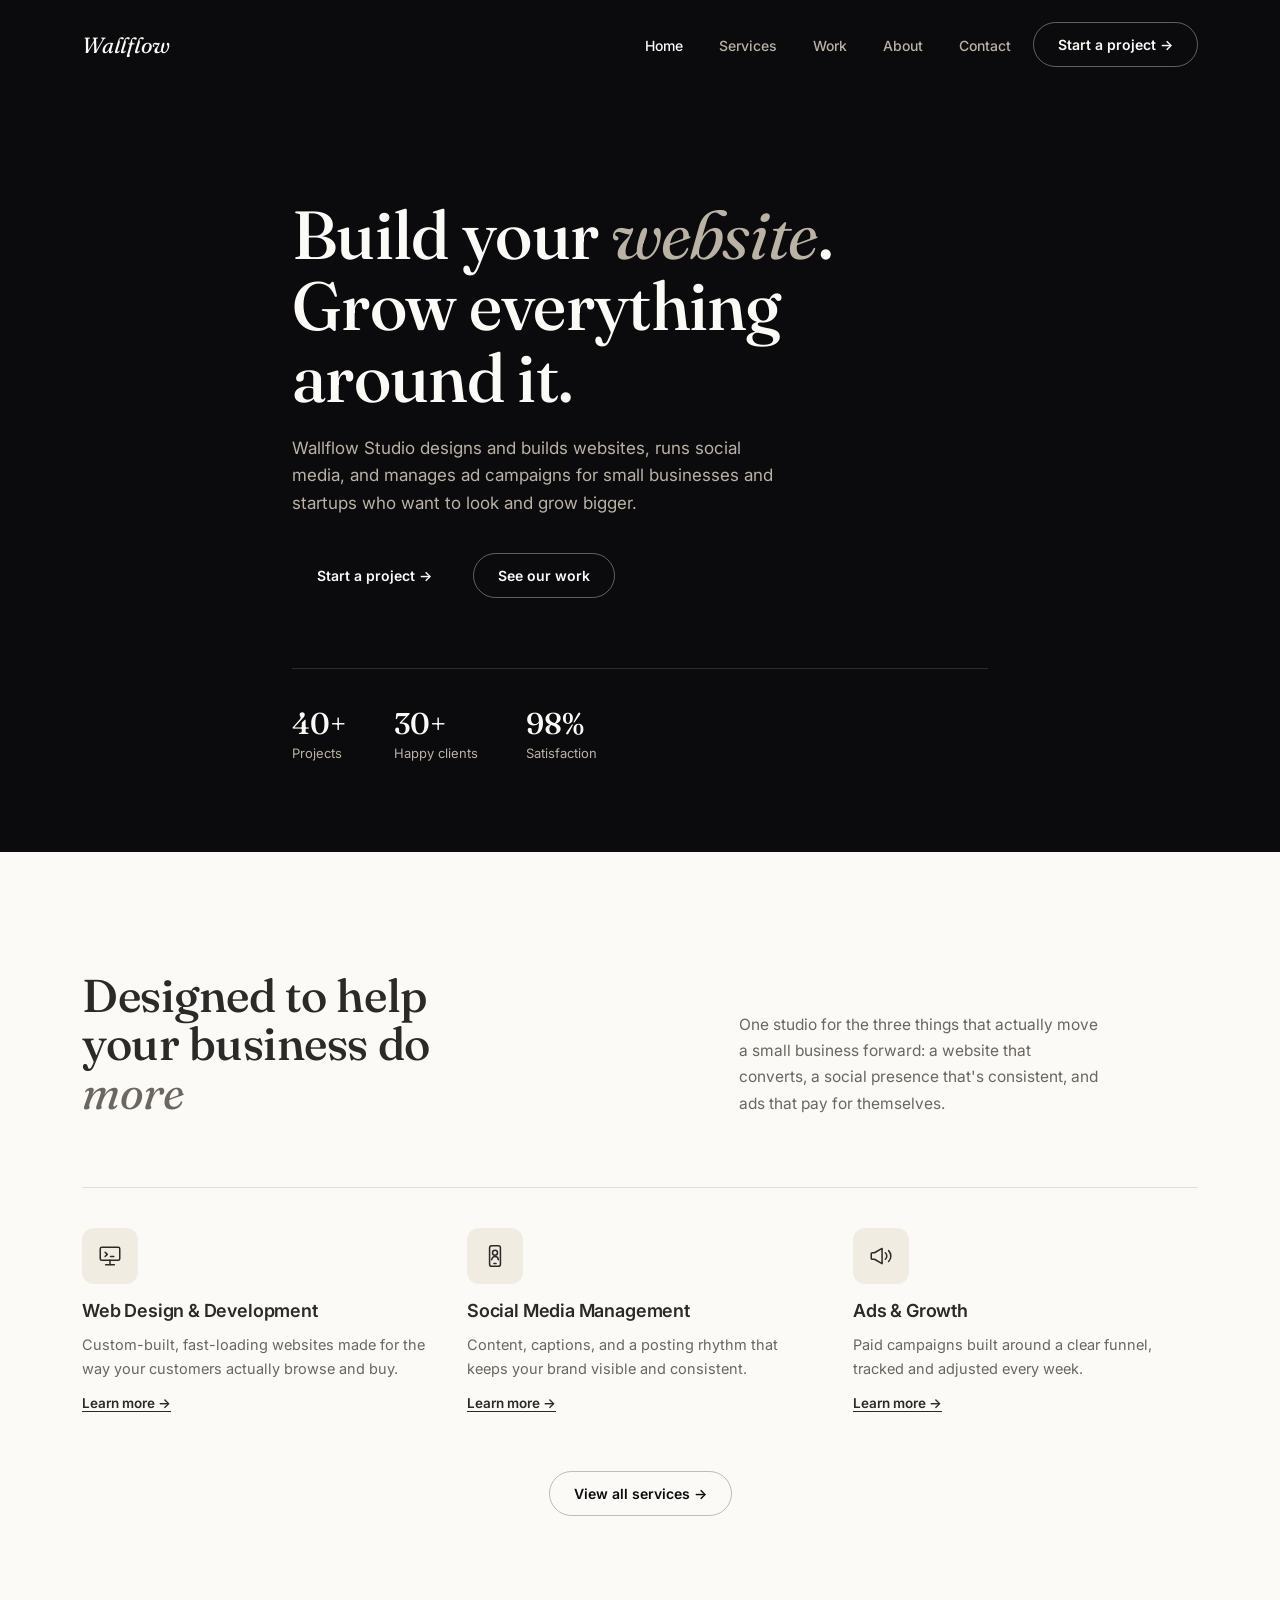
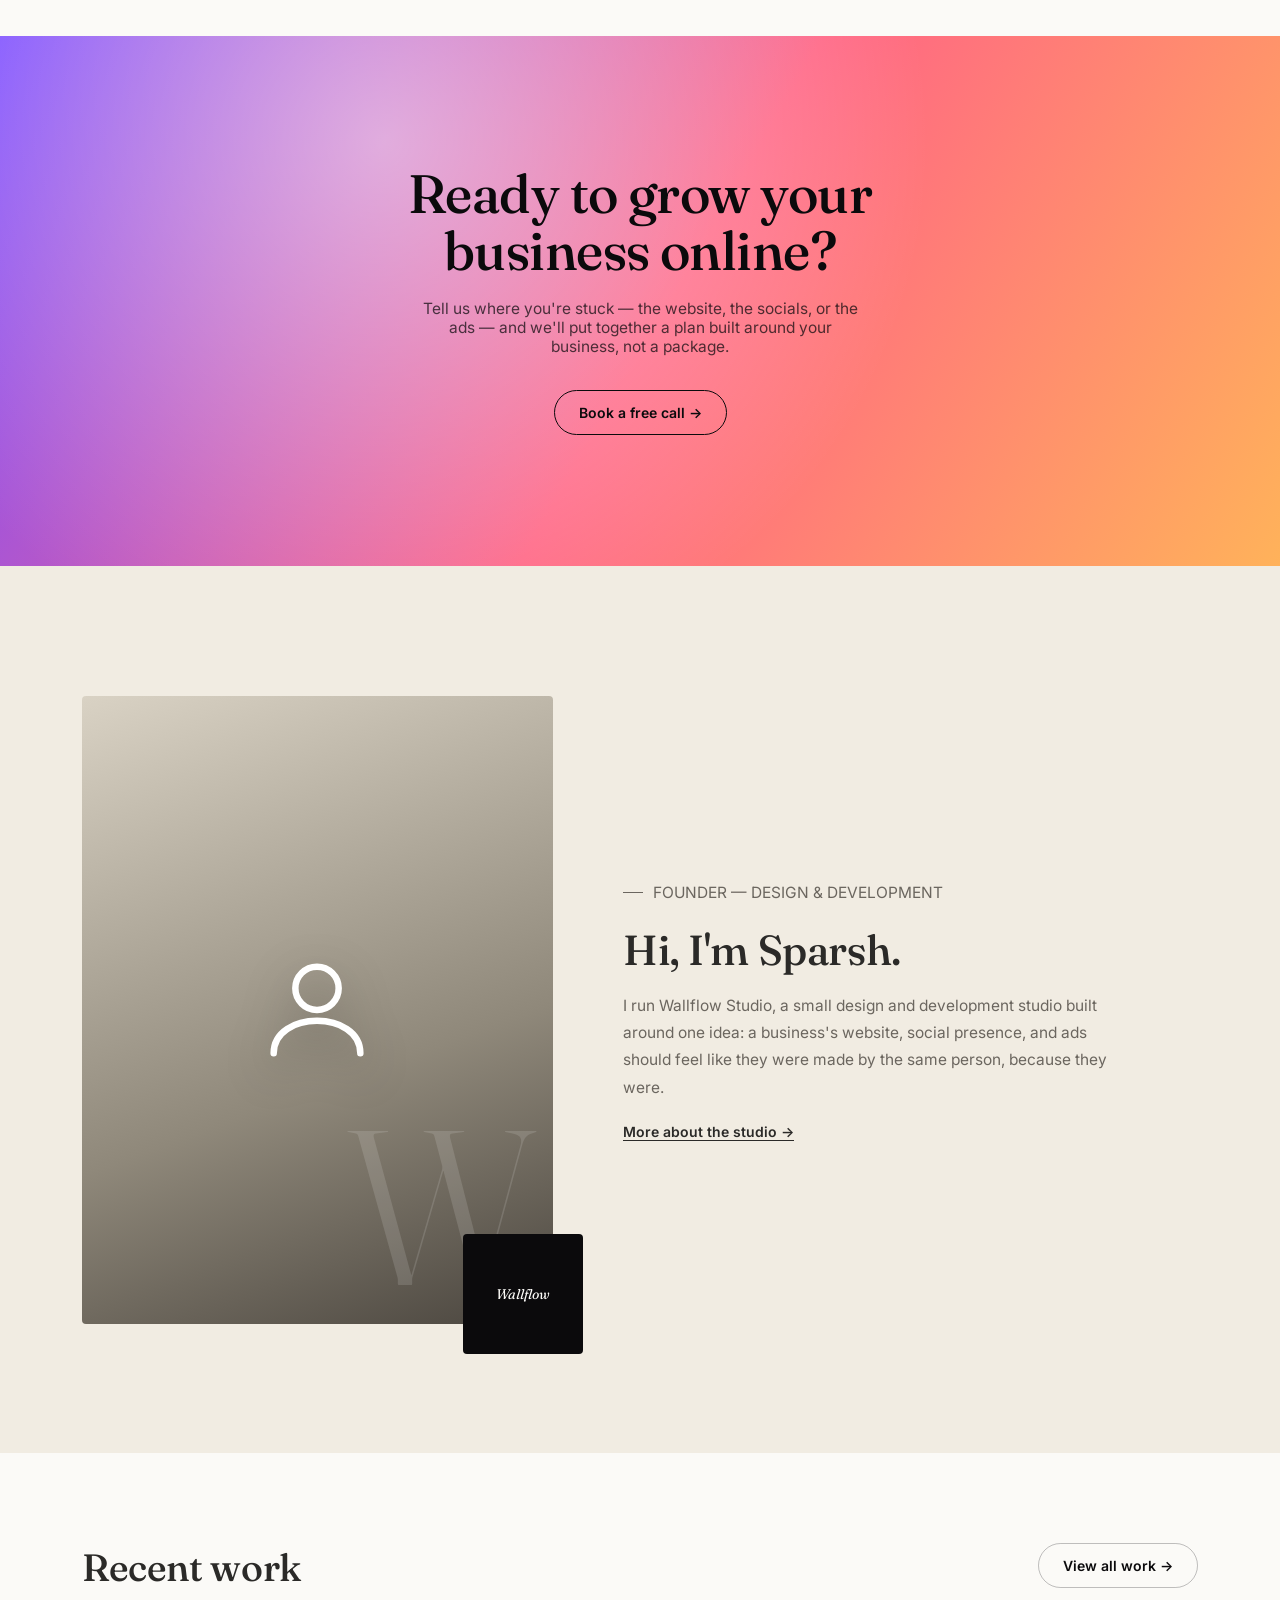
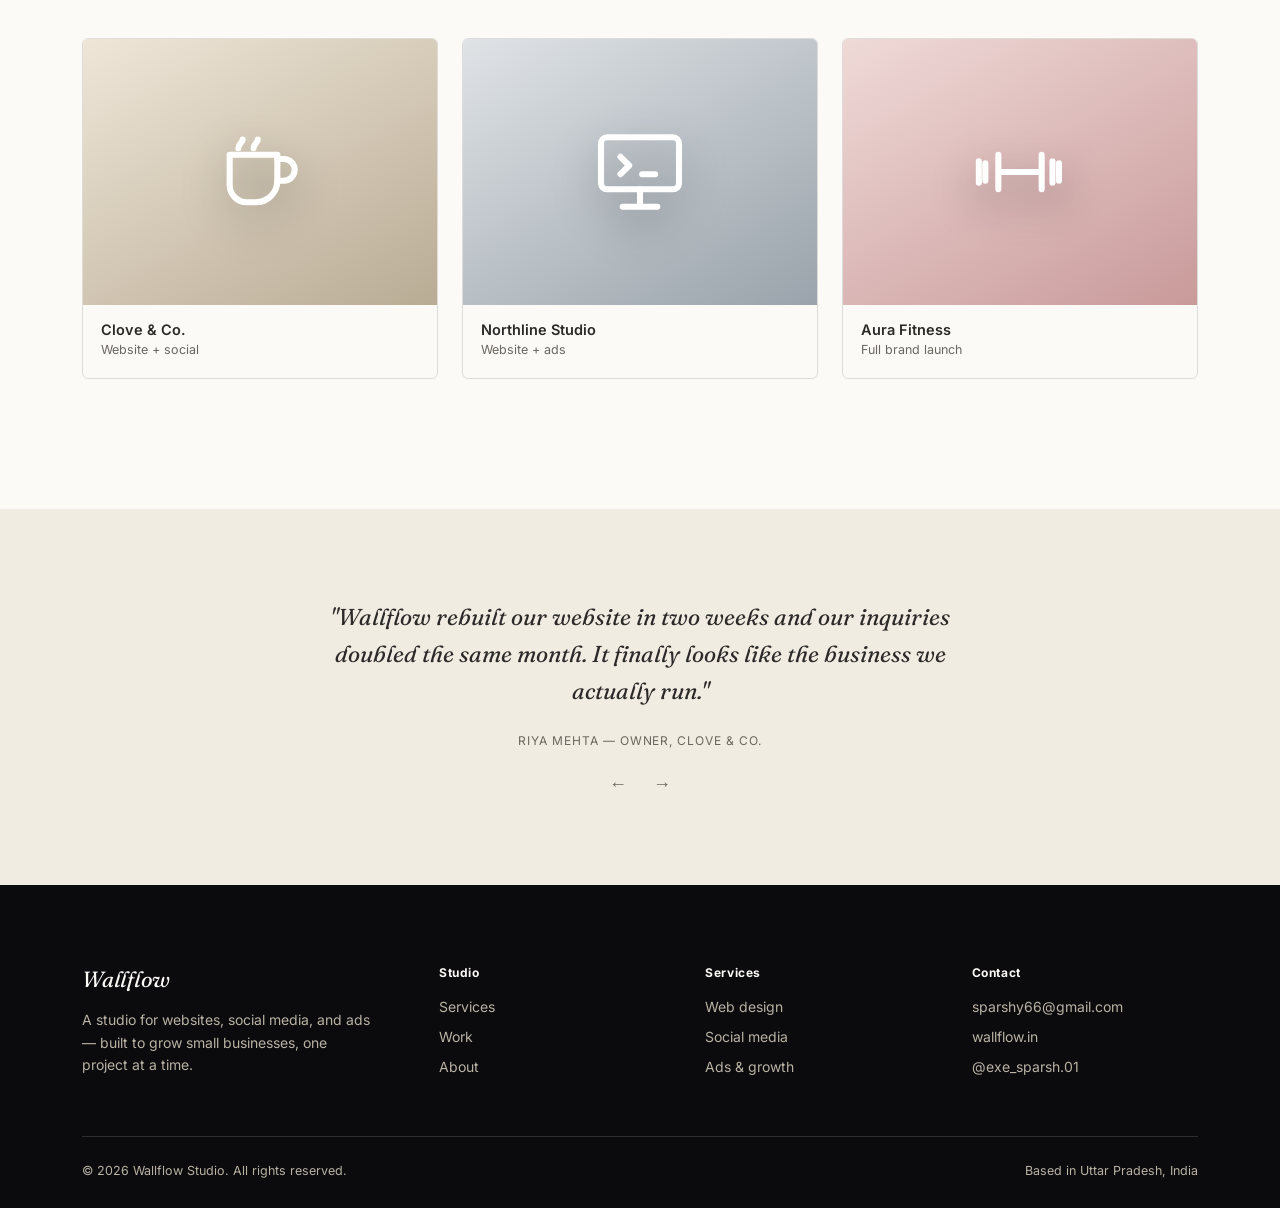
==== commit 0e0cb0be: "Add files via upload" ====
--- a/index.html
+++ b/index.html
@@ -104,7 +104,9 @@
 <section class="about" id="about">
   <div class="wrap about-grid">
     <div class="about-visual reveal">
-      <div class="frame"></div>
+      <div class="frame">
+        <svg class="frame-icon" viewBox="0 0 24 24" fill="none" stroke="currentColor" stroke-width="1.2" stroke-linecap="round" stroke-linejoin="round"><circle cx="12" cy="8" r="4"/><path d="M4 20c0-4 4-6 8-6s8 2 8 6"/></svg>
+      </div>
       <div class="chip"><span>Wallflow</span></div>
     </div>
     <div class="about-copy reveal">
--- a/styles.css
+++ b/styles.css
@@ -120,8 +120,9 @@
 .about{padding:130px 0; background:var(--cream);}
 .about-grid{display:grid; grid-template-columns:0.9fr 1.1fr; gap:70px; align-items:center;}
 .about-visual{position:relative;}
-.about-visual .frame{aspect-ratio:3/4; border-radius:4px; overflow:hidden; background:linear-gradient(160deg,#d9d2c4,#8f887a 60%,#4a453e); position:relative;}
+.about-visual .frame{aspect-ratio:3/4; border-radius:4px; overflow:hidden; background:linear-gradient(160deg,#d9d2c4,#8f887a 60%,#4a453e); position:relative; display:flex; align-items:center; justify-content:center;}
 .about-visual .frame::after{content:'W'; position:absolute; right:18px; bottom:8px; font-family:'Fraunces',serif; font-size:220px; font-weight:300; color:rgba(251,250,247,0.14); line-height:1;}
+.about-visual .frame-icon{width:34%; max-width:130px; color:#fff; position:relative; z-index:1; filter:drop-shadow(0 16px 24px rgba(0,0,0,0.35));}
 .about-visual .chip{position:absolute; right:-30px; bottom:-30px; width:120px; aspect-ratio:1; background:var(--black); border-radius:4px; display:flex; align-items:center; justify-content:center;}
 .about-visual .chip span{color:var(--white); font-family:'Fraunces',serif; font-style:italic; font-size:14px;}
 .about-copy .kicker{margin-bottom:22px;}
